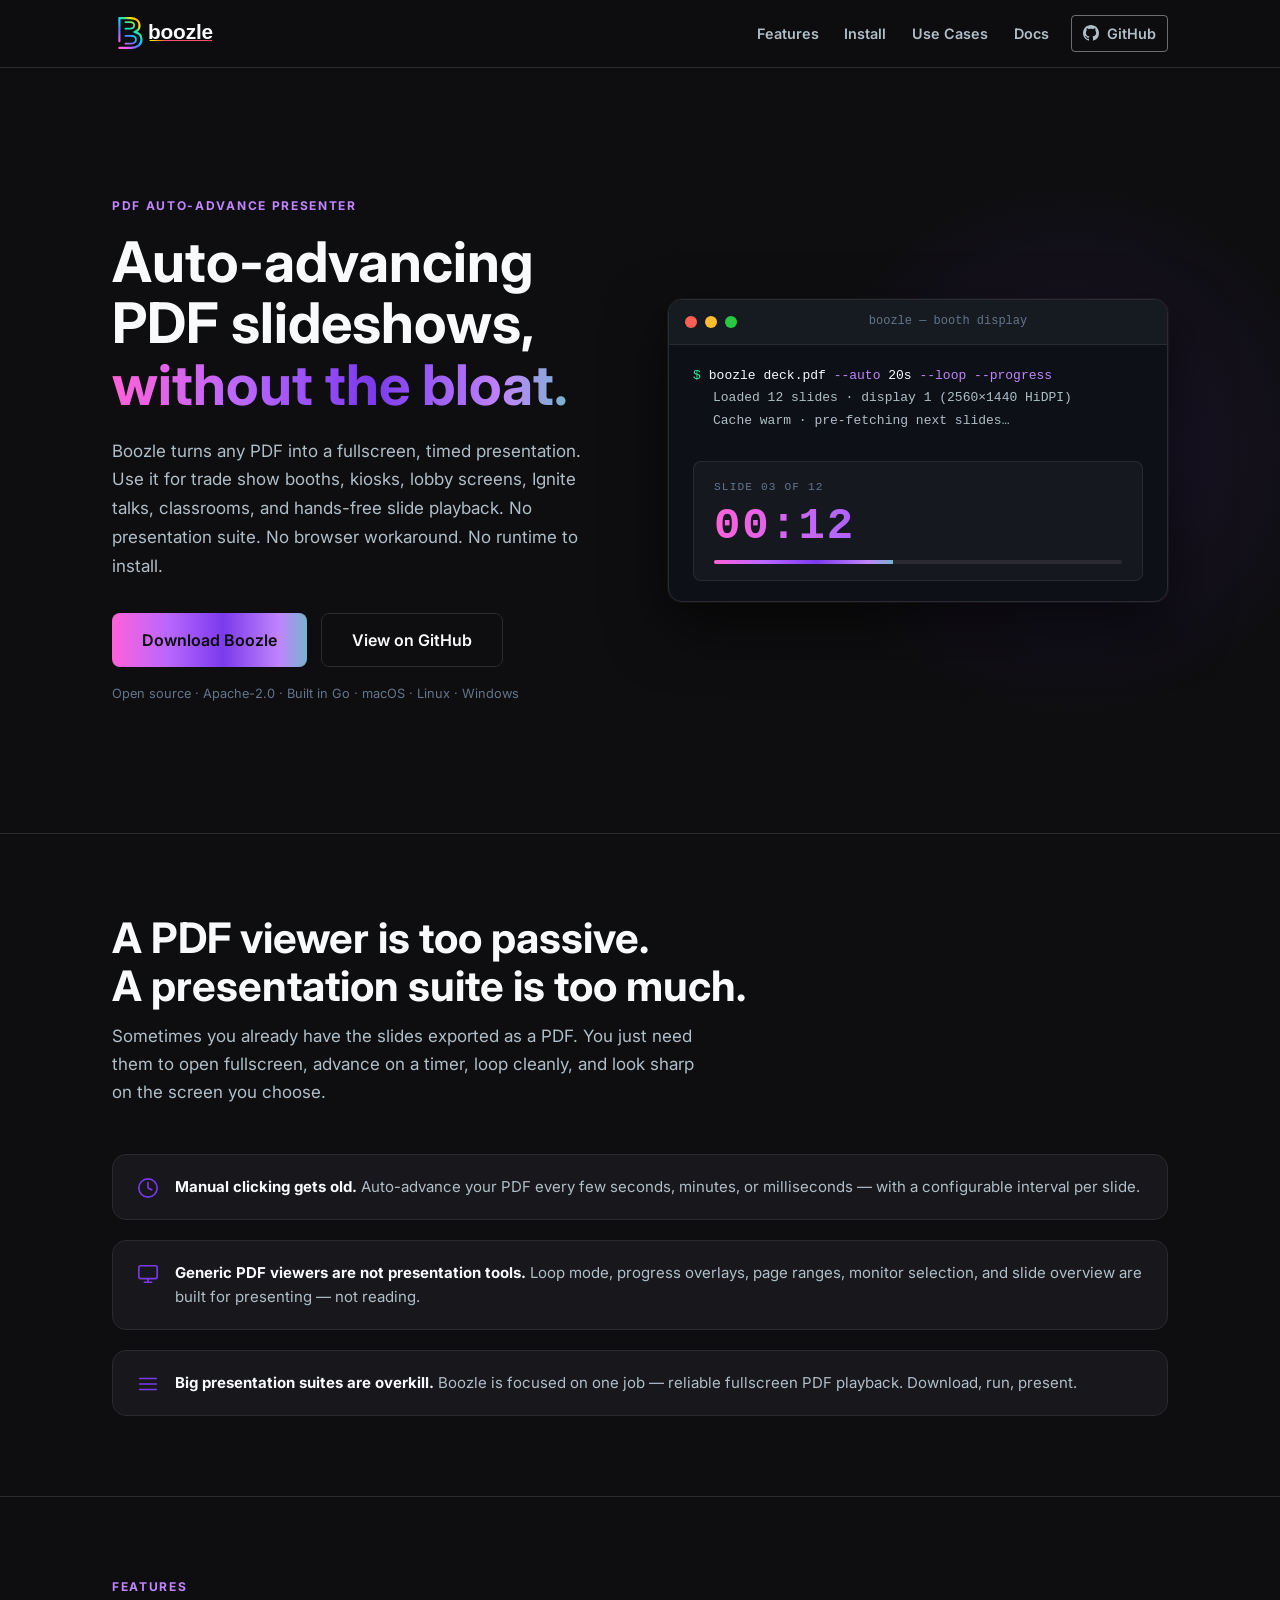
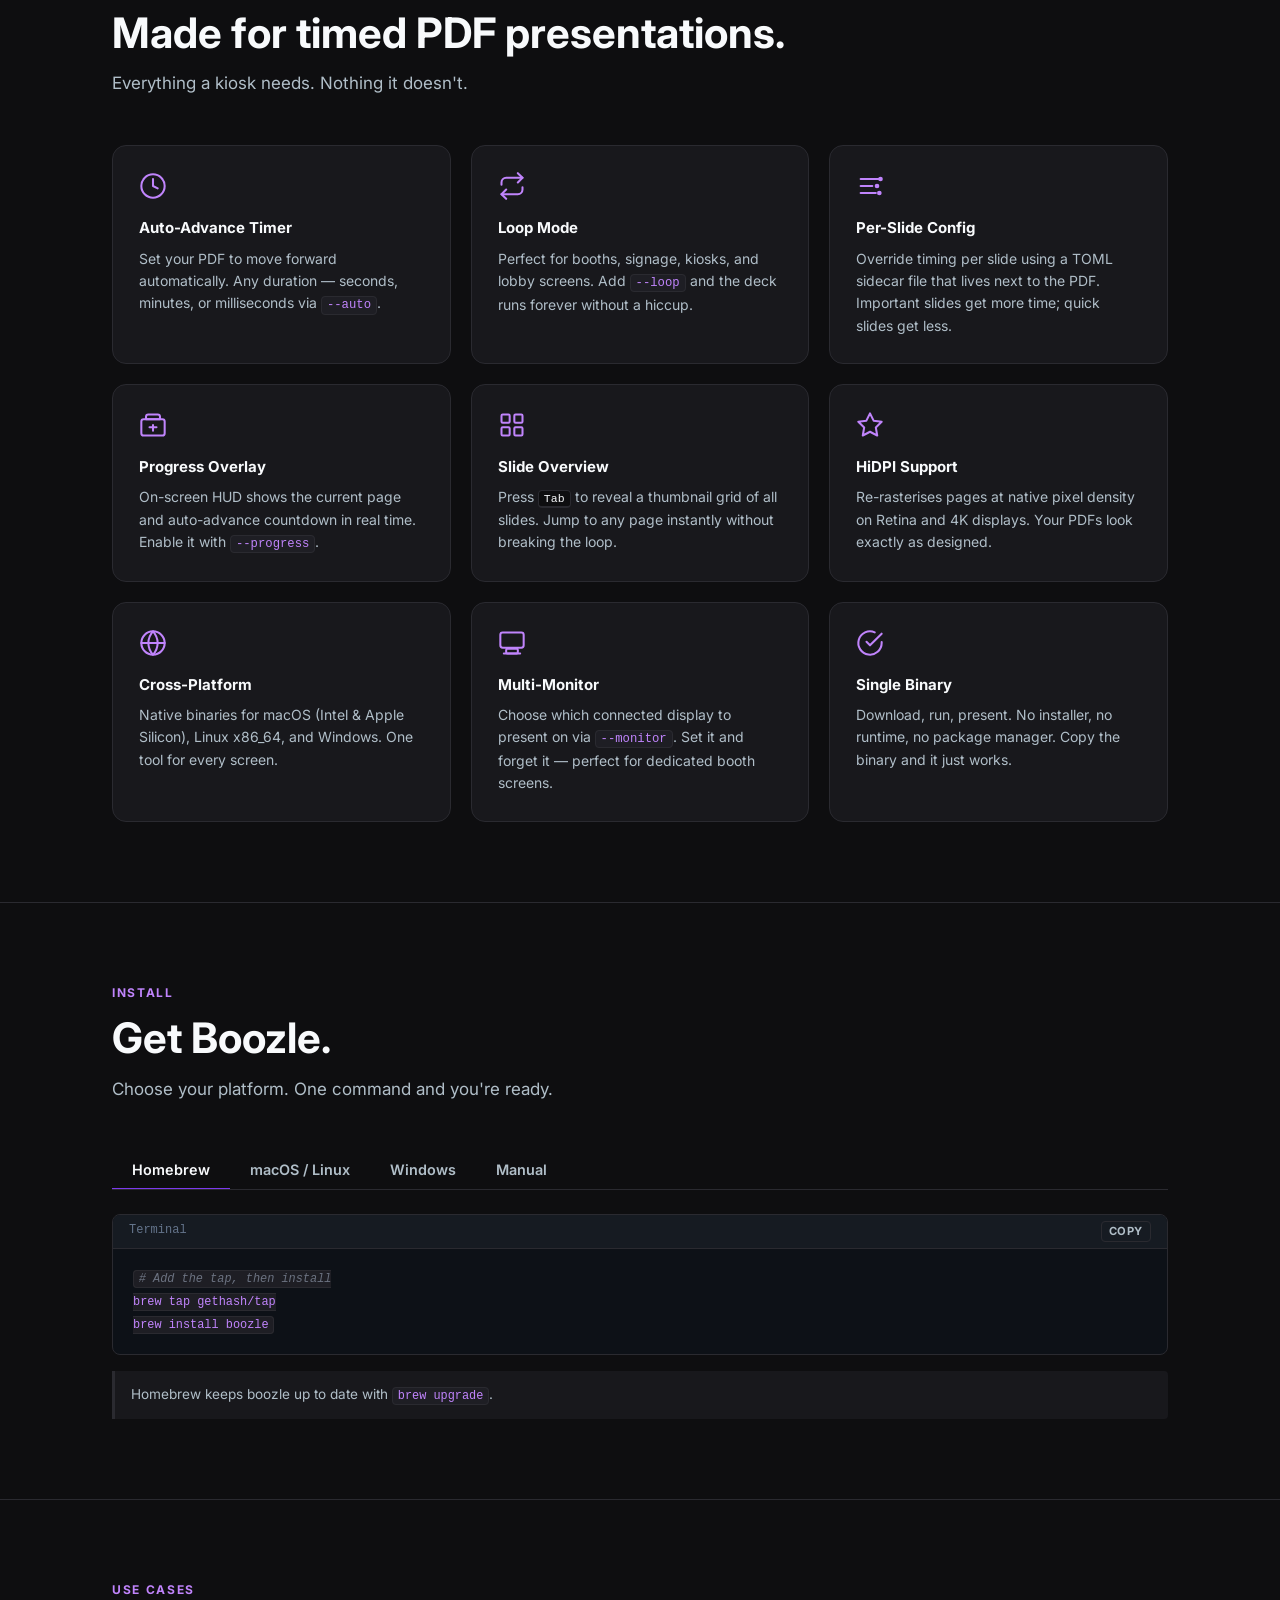
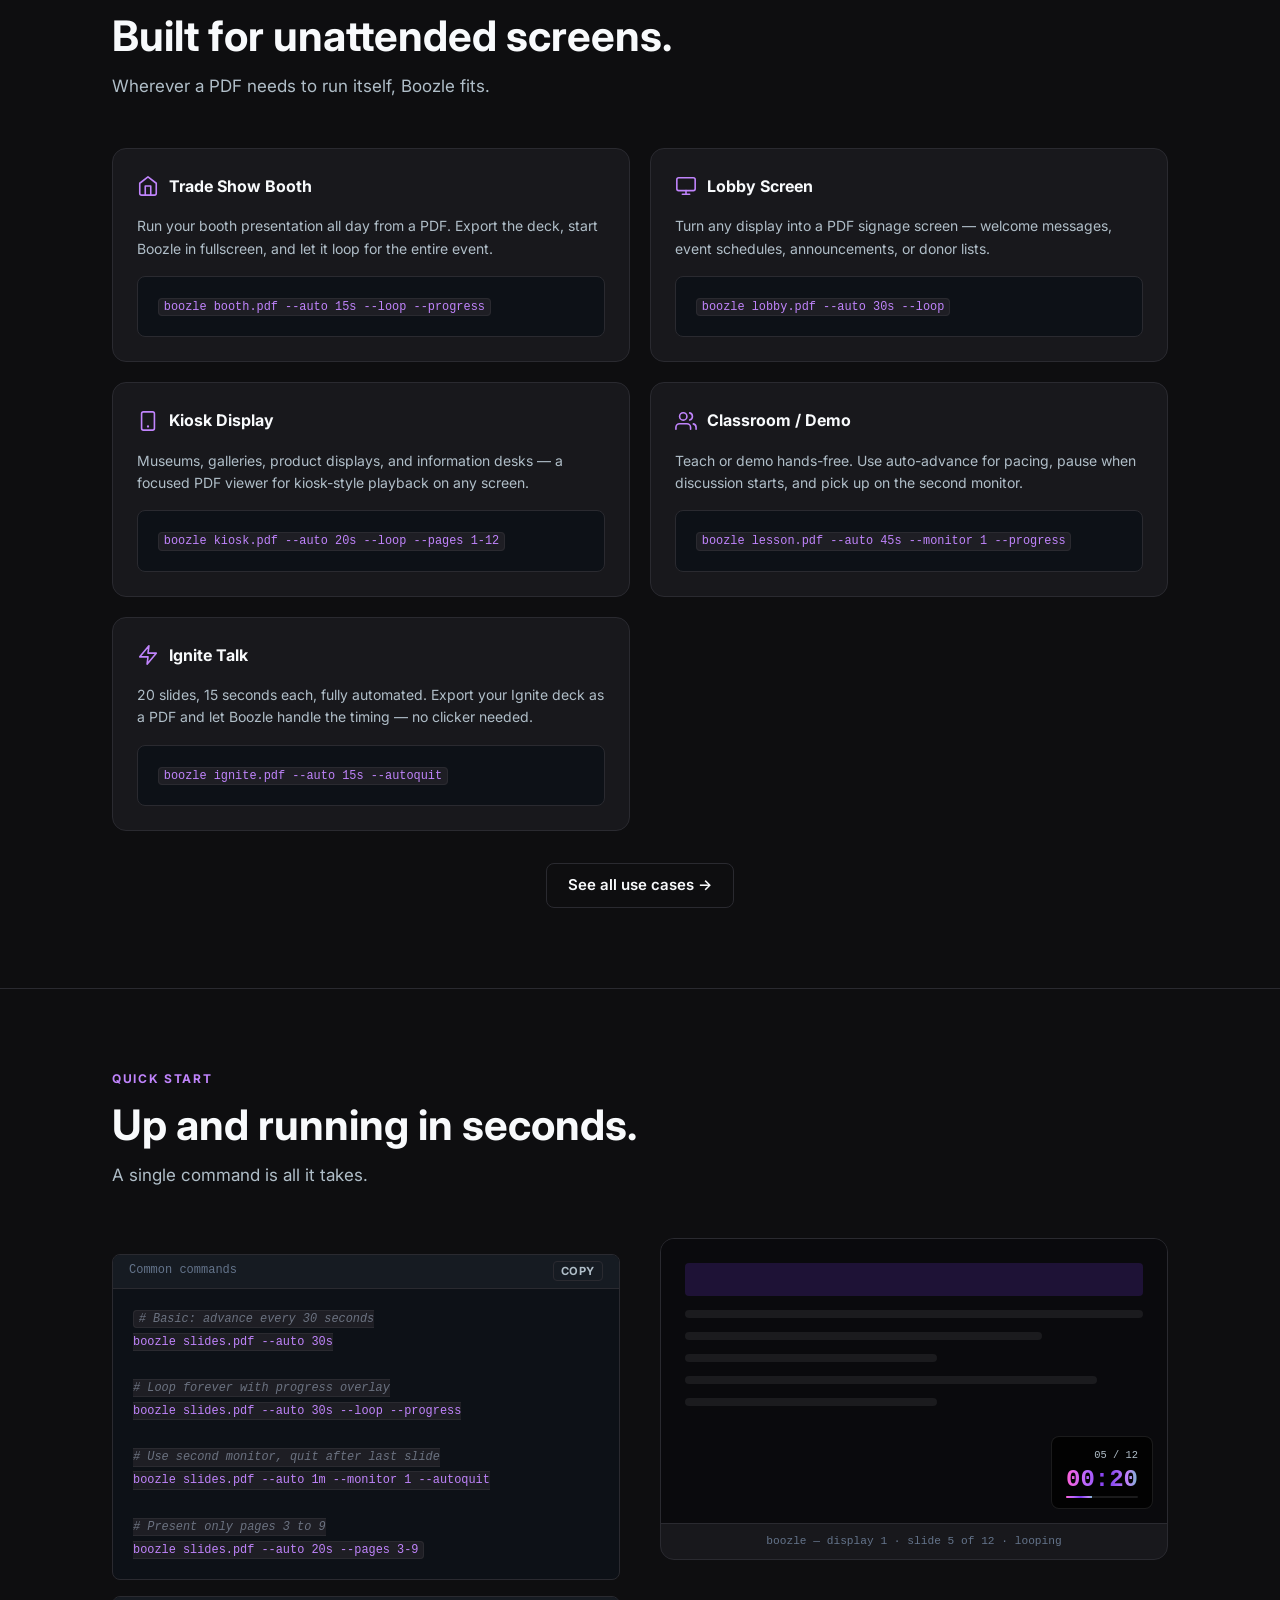
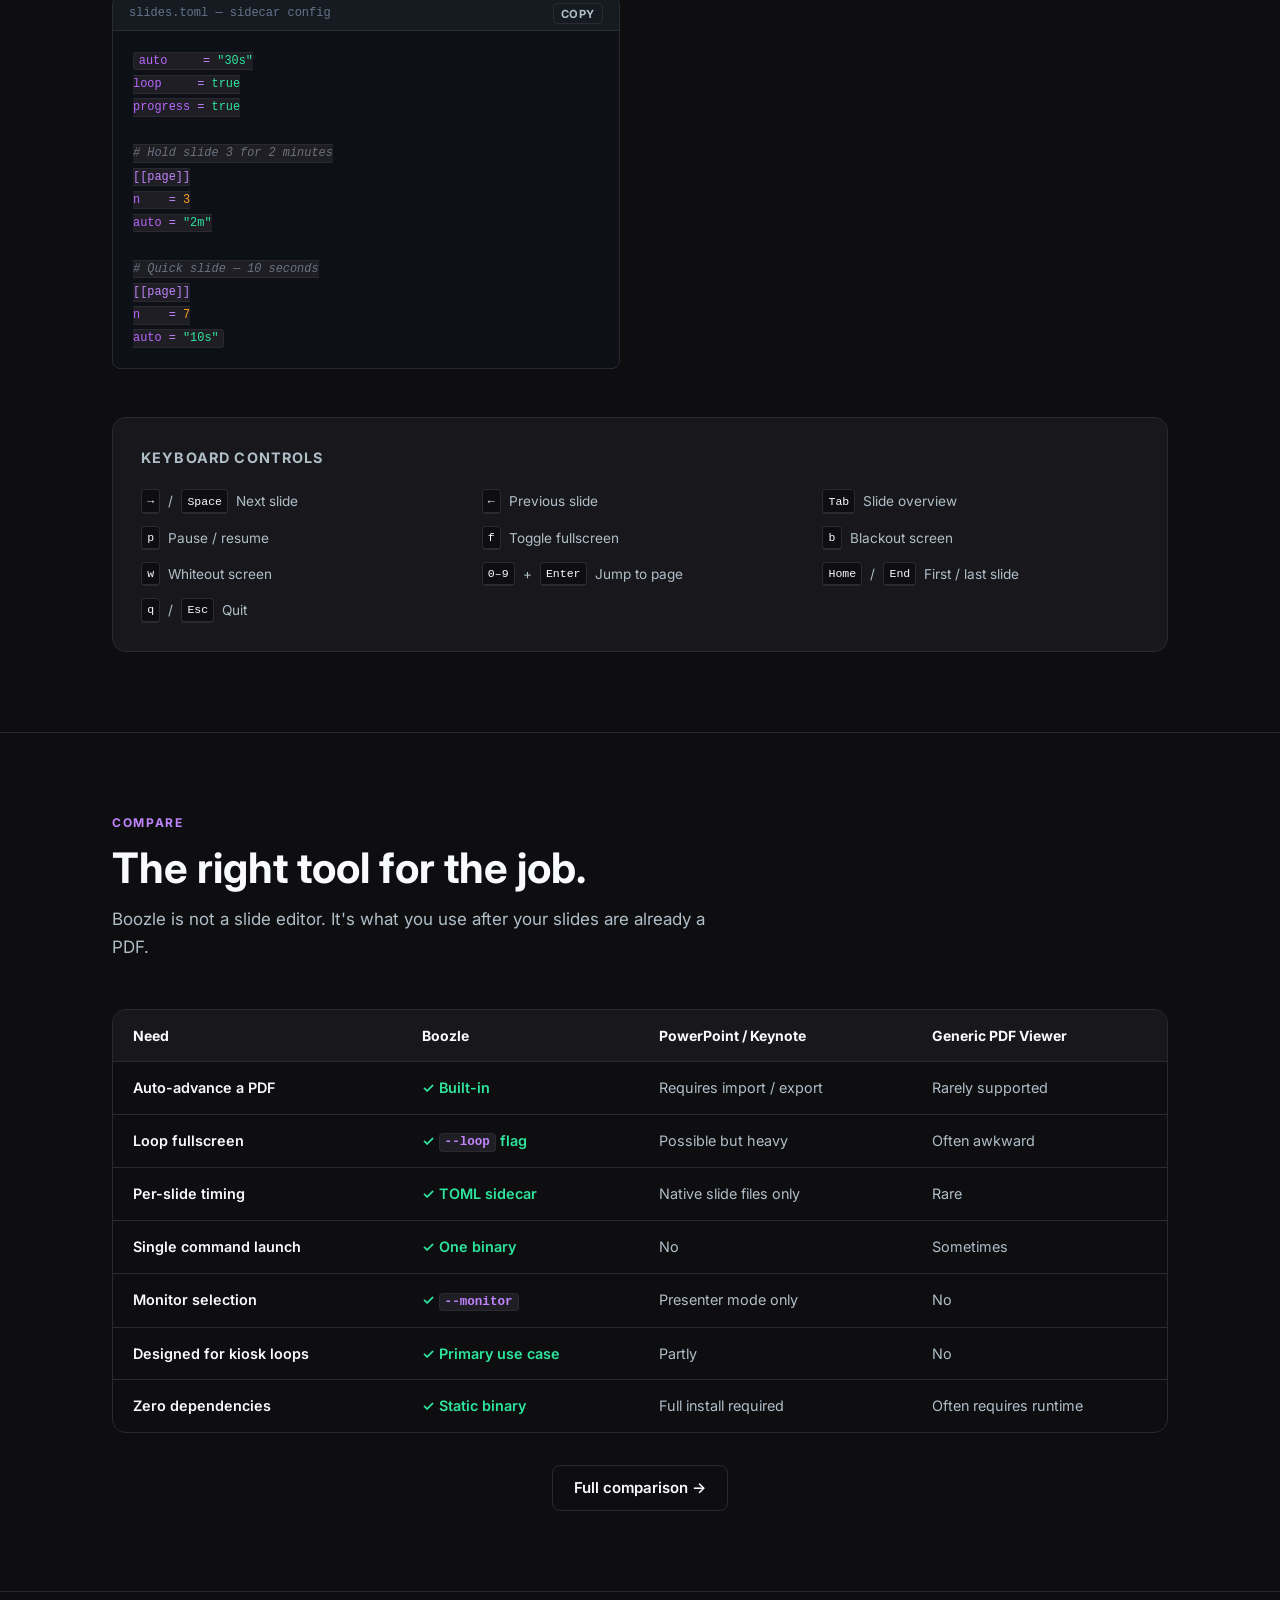
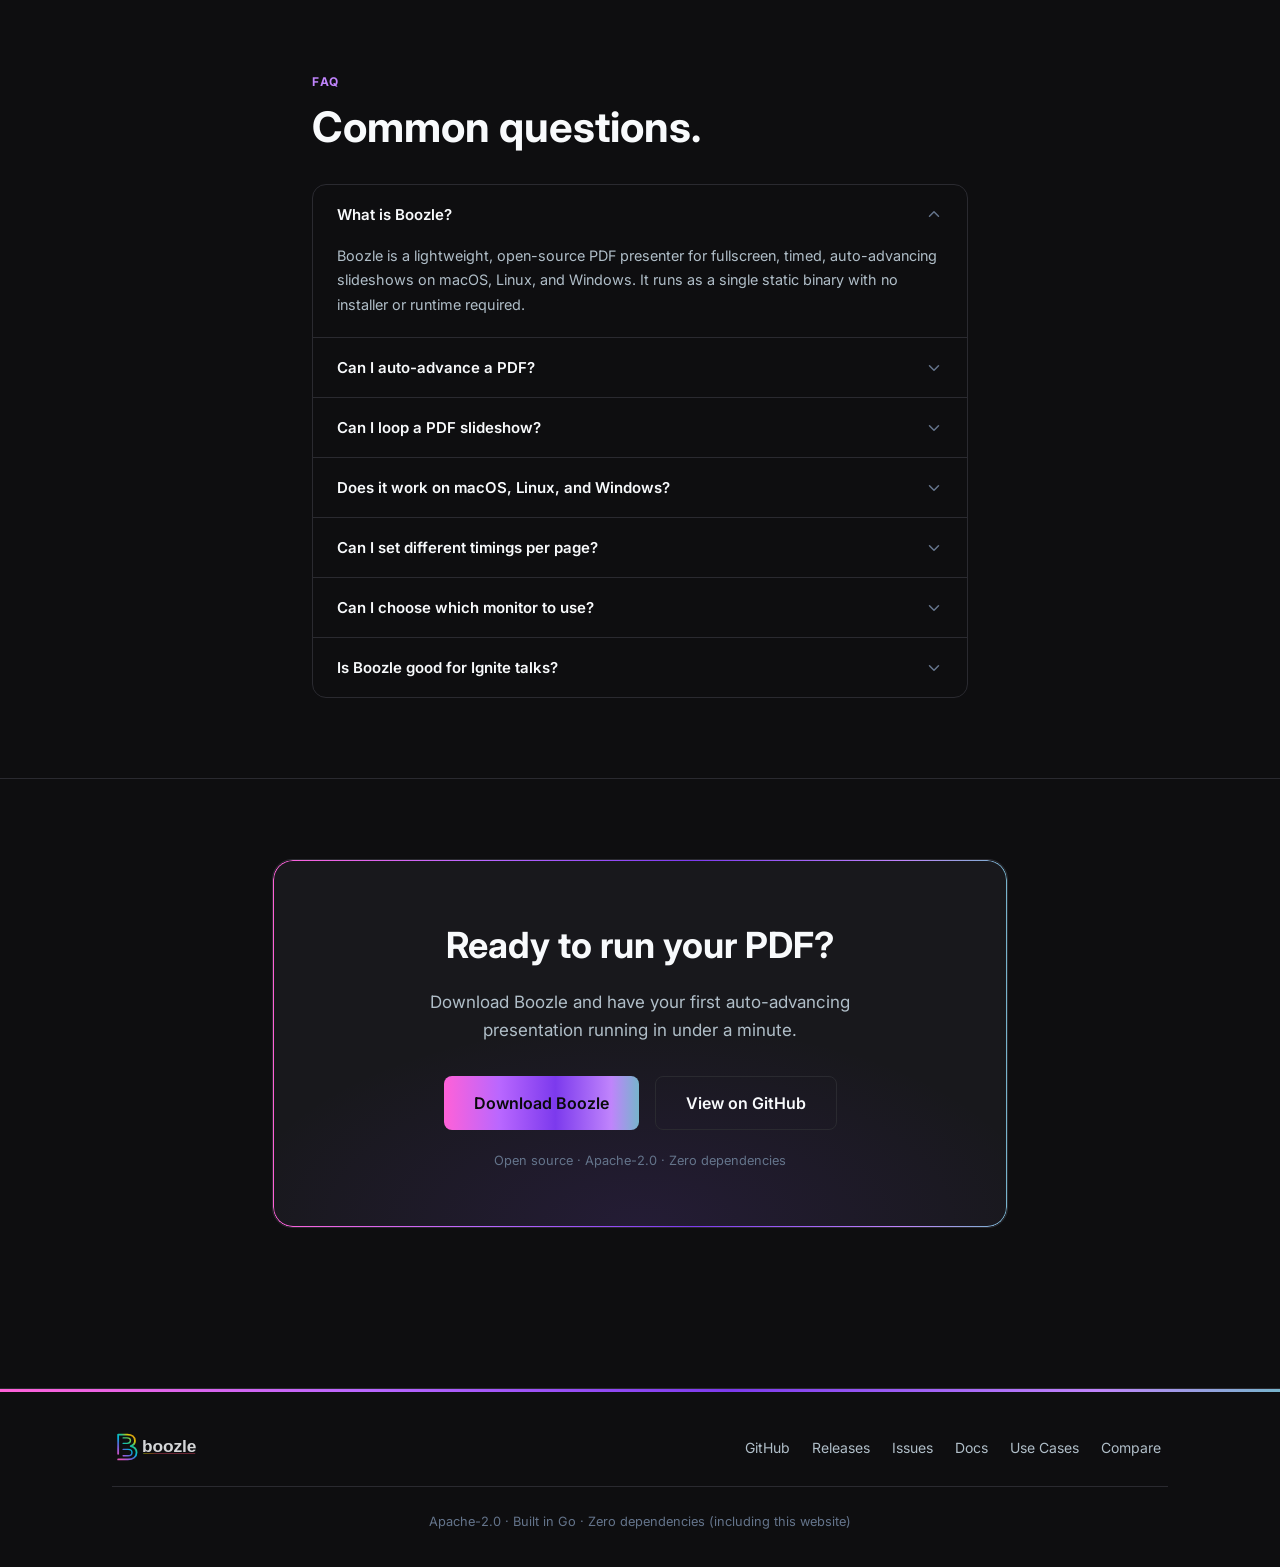
==== index.html @ 6043f538 "Adds ignite feature and updates design" ====
<!DOCTYPE html>
<html lang="en">
<head>
  <meta charset="UTF-8">
  <meta name="viewport" content="width=device-width, initial-scale=1.0">
  <title>Boozle — Auto-Advancing PDF Slideshow App</title>
  <meta name="description" content="Turn any PDF into a fullscreen, timed presentation for trade show booths, kiosks, lobby screens, Ignite talks, and hands-free presentations on macOS, Linux, and Windows.">

  <!-- Open Graph -->
  <meta property="og:type"        content="website">
  <meta property="og:title"       content="Boozle — Auto-Advancing PDF Slideshows, Without the Bloat">
  <meta property="og:description" content="Single binary. No runtime. Auto-advance, loop, per-slide timing, HiDPI rendering.">
  <meta property="og:url"         content="https://boozle.io/">
  <meta property="og:image"       content="logos/logo.png">

  <!-- Twitter Card -->
  <meta name="twitter:card"        content="summary_large_image">
  <meta name="twitter:title"       content="Boozle — Auto-Advancing PDF Slideshows, Without the Bloat">
  <meta name="twitter:description" content="Single binary. No runtime. Auto-advance, loop, per-slide timing, HiDPI rendering.">

  <!-- Canonical -->
  <link rel="canonical" href="https://boozle.io/">

  <!-- Favicon -->
  <link rel="icon" type="image/svg+xml" href="logos/favicon.svg">
  <link rel="alternate icon"            href="logos/favicon.png">

  <!-- Fonts -->
  <link rel="preconnect" href="https://fonts.googleapis.com">
  <link rel="preconnect" href="https://fonts.gstatic.com" crossorigin>
  <link href="https://fonts.googleapis.com/css2?family=Inter:wght@400;600;700&display=swap" rel="stylesheet">

  <link rel="stylesheet" href="assets/css/style.css">

  <!-- Structured Data -->
  <script type="application/ld+json">
  {
    "@context": "https://schema.org",
    "@graph": [
      {
        "@type": "SoftwareApplication",
        "name": "Boozle",
        "applicationCategory": "PresentationApplication",
        "operatingSystem": "macOS, Linux, Windows",
        "description": "Boozle is an open-source PDF presenter for fullscreen, timed, auto-advancing slideshows. Ideal for trade show booths, kiosks, lobby screens, Ignite talks, and classrooms.",
        "license": "https://www.apache.org/licenses/LICENSE-2.0",
        "codeRepository": "https://github.com/gethash/boozle",
        "url": "https://boozle.io/",
        "offers": { "@type": "Offer", "price": "0", "priceCurrency": "USD" }
      },
      {
        "@type": "FAQPage",
        "mainEntity": [
          {
            "@type": "Question",
            "name": "What is Boozle?",
            "acceptedAnswer": { "@type": "Answer", "text": "Boozle is a lightweight, open-source PDF presenter for fullscreen, timed, auto-advancing slideshows on macOS, Linux, and Windows. It runs as a single static binary with no installer or runtime required." }
          },
          {
            "@type": "Question",
            "name": "Can I auto-advance a PDF?",
            "acceptedAnswer": { "@type": "Answer", "text": "Yes. Use the --auto flag with any duration (e.g. --auto 30s or --auto 2m) to have Boozle advance your PDF slides automatically." }
          },
          {
            "@type": "Question",
            "name": "Can I loop a PDF slideshow?",
            "acceptedAnswer": { "@type": "Answer", "text": "Yes. Add the --loop flag and Boozle will restart from slide 1 after the last page, making it perfect for kiosks, lobby screens, and booth displays." }
          },
          {
            "@type": "Question",
            "name": "Does Boozle work on macOS, Linux, and Windows?",
            "acceptedAnswer": { "@type": "Answer", "text": "Yes. Boozle provides native binaries for macOS (Intel and Apple Silicon), Linux x86_64, and Windows." }
          },
          {
            "@type": "Question",
            "name": "Can I set different timings per PDF page?",
            "acceptedAnswer": { "@type": "Answer", "text": "Yes. Create a sidecar TOML config file next to your PDF and specify per-slide overrides. The global default applies to all other pages." }
          },
          {
            "@type": "Question",
            "name": "Can I choose which monitor to use?",
            "acceptedAnswer": { "@type": "Answer", "text": "Yes. Use the --monitor flag followed by the display index (e.g. --monitor 1) to open the presentation on a specific connected display." }
          },
          {
            "@type": "Question",
            "name": "Is Boozle good for Ignite talks?",
            "acceptedAnswer": { "@type": "Answer", "text": "Yes. Boozle is ideal for Ignite talks — set --auto 15s on a 20-slide PDF and it advances every 15 seconds for a perfect 5-minute presentation. Add --autoquit so it exits cleanly after the last slide." }
          }
        ]
      }
    ]
  }
  </script>
</head>
<body>

<!-- ══════════════════════════════════════════════════════════
     HEADER
══════════════════════════════════════════════════════════ -->
<header class="site-header">
  <div class="container">
    <a href="index.html" class="nav-logo" aria-label="Boozle home">
      <img src="logos/logo.svg" alt="boozle" width="160" height="48">
    </a>
    <button class="nav-toggle" aria-expanded="false" aria-controls="nav-links" aria-label="Toggle navigation">
      <svg width="22" height="22" viewBox="0 0 24 24" fill="none" stroke="currentColor" stroke-width="2" stroke-linecap="round">
        <line x1="3" y1="6"  x2="21" y2="6"/>
        <line x1="3" y1="12" x2="21" y2="12"/>
        <line x1="3" y1="18" x2="21" y2="18"/>
      </svg>
    </button>
    <nav id="nav-links" class="nav-links" aria-label="Primary">
      <a href="#features">Features</a>
      <a href="#install">Install</a>
      <a href="#use-cases">Use Cases</a>
      <a href="docs.html">Docs</a>
      <a href="https://github.com/gethash/boozle" class="btn btn--github btn--sm" target="_blank" rel="noopener"><svg height="16" width="16" viewBox="0 0 16 16" aria-hidden="true" fill="currentColor"><path d="M8 0C3.58 0 0 3.58 0 8c0 3.54 2.29 6.53 5.47 7.59.4.07.55-.17.55-.38 0-.19-.01-.82-.01-1.49-2.01.37-2.53-.49-2.69-.94-.09-.23-.48-.94-.82-1.13-.28-.15-.68-.52-.01-.53.63-.01 1.08.58 1.23.82.72 1.21 1.87.87 2.33.66.07-.52.28-.87.51-1.07-1.78-.2-3.64-.89-3.64-3.95 0-.87.31-1.59.82-2.15-.08-.2-.36-1.02.08-2.12 0 0 .67-.21 2.2.82.64-.18 1.32-.27 2-.27.68 0 1.36.09 2 .27 1.53-1.04 2.2-.82 2.2-.82.44 1.1.16 1.92.08 2.12.51.56.82 1.27.82 2.15 0 3.07-1.87 3.75-3.65 3.95.29.25.54.73.54 1.48 0 1.07-.01 1.93-.01 2.2 0 .21.15.46.55.38A8.013 8.013 0 0016 8c0-4.42-3.58-8-8-8z"/></svg>GitHub</a>
    </nav>
  </div>
</header>

<!-- ══════════════════════════════════════════════════════════
     HERO
══════════════════════════════════════════════════════════ -->
<section id="hero" class="hero">
  <div class="container hero__inner">

    <div class="hero__content">
      <div class="hero__eyebrow">PDF Auto-Advance Presenter</div>
      <h1 class="hero__title">
        Auto-advancing PDF slideshows,<br>
        <span class="gradient-text">without the bloat.</span>
      </h1>
      <p class="hero__lead">
        Boozle turns any PDF into a fullscreen, timed presentation.
        Use it for trade show booths, kiosks, lobby screens, Ignite talks,
        classrooms, and hands-free slide playback. No presentation suite.
        No browser workaround. No runtime to install.
      </p>
      <div class="hero__cta">
        <a href="#install" class="btn btn--primary btn--lg">Download Boozle</a>
        <a href="https://github.com/gethash/boozle" class="btn btn--ghost btn--lg" target="_blank" rel="noopener">View on GitHub</a>
      </div>
      <p class="hero__trust">Open source &middot; Apache-2.0 &middot; Built in Go &middot; macOS &middot; Linux &middot; Windows</p>
    </div>

    <!-- Terminal mockup -->
    <div class="hero__visual" aria-hidden="true">
      <div class="terminal">
        <div class="terminal__bar">
          <span class="terminal__dot terminal__dot--red"></span>
          <span class="terminal__dot terminal__dot--yellow"></span>
          <span class="terminal__dot terminal__dot--green"></span>
          <span class="terminal__title">boozle — booth display</span>
        </div>
        <div class="terminal__body">
          <div class="term-line">
            <span class="term-prompt">$</span>
            <span class="term-cmd">boozle deck.pdf
              <span class="term-flag">--auto</span> 20s
              <span class="term-flag">--loop</span>
              <span class="term-flag">--progress</span>
            </span>
          </div>
          <div class="term-output">Loaded 12 slides &middot; display 1 (2560&times;1440 HiDPI)</div>
          <div class="term-output">Cache warm &middot; pre-fetching next slides&hellip;</div>
          <div class="term-spacer"></div>
          <div class="terminal__countdown">
            <div class="countdown__meta">
              <span id="hero-page" data-format="short">Slide 03 of 12</span>
            </div>
            <div class="countdown__timer" id="hero-timer">00:14</div>
            <div class="countdown__bar-track">
              <div class="countdown__bar-fill" id="hero-bar" style="width: 30%"></div>
            </div>
          </div>
        </div>
      </div>
    </div>

  </div>
  <div class="hero__glow" aria-hidden="true"></div>
</section>

<!-- ══════════════════════════════════════════════════════════
     PROBLEM
══════════════════════════════════════════════════════════ -->
<section class="section" id="problem">
  <div class="container">
    <h2 class="section-title">A PDF viewer is too passive.<br>A presentation suite is too much.</h2>
    <p class="section-lead">
      Sometimes you already have the slides exported as a PDF. You just need them to
      open fullscreen, advance on a timer, loop cleanly, and look sharp on the screen you choose.
    </p>
    <div class="problem-points">
      <div class="problem-point anim-fade-up">
        <svg class="problem-point__icon" viewBox="0 0 24 24" fill="none" stroke="currentColor" stroke-width="1.75" stroke-linecap="round" stroke-linejoin="round" aria-hidden="true">
          <circle cx="12" cy="12" r="10"/><polyline points="12 6 12 12 16 14"/>
        </svg>
        <p class="problem-point__text">
          <strong>Manual clicking gets old.</strong> Auto-advance your PDF every few seconds, minutes,
          or milliseconds — with a configurable interval per slide.
        </p>
      </div>
      <div class="problem-point anim-fade-up">
        <svg class="problem-point__icon" viewBox="0 0 24 24" fill="none" stroke="currentColor" stroke-width="1.75" stroke-linecap="round" stroke-linejoin="round" aria-hidden="true">
          <rect x="2" y="3" width="20" height="14" rx="2"/><line x1="8" y1="21" x2="16" y2="21"/><line x1="12" y1="17" x2="12" y2="21"/>
        </svg>
        <p class="problem-point__text">
          <strong>Generic PDF viewers are not presentation tools.</strong> Loop mode, progress overlays,
          page ranges, monitor selection, and slide overview are built for presenting — not reading.
        </p>
      </div>
      <div class="problem-point anim-fade-up">
        <svg class="problem-point__icon" viewBox="0 0 24 24" fill="none" stroke="currentColor" stroke-width="1.75" stroke-linecap="round" stroke-linejoin="round" aria-hidden="true">
          <path d="M3 6h18M3 12h18M3 18h18"/>
        </svg>
        <p class="problem-point__text">
          <strong>Big presentation suites are overkill.</strong> Boozle is focused on one job —
          reliable fullscreen PDF playback. Download, run, present.
        </p>
      </div>
    </div>
  </div>
</section>

<!-- ══════════════════════════════════════════════════════════
     FEATURES
══════════════════════════════════════════════════════════ -->
<section class="section" id="features">
  <div class="container">
    <div class="section-eyebrow">Features</div>
    <h2 class="section-title">Made for timed PDF presentations.</h2>
    <p class="section-lead">Everything a kiosk needs. Nothing it doesn't.</p>

    <div class="features-grid">

      <article class="feature-card anim-fade-up">
        <svg class="feature-card__icon" viewBox="0 0 24 24" fill="none" stroke="currentColor" stroke-width="1.75" stroke-linecap="round" stroke-linejoin="round" aria-hidden="true">
          <circle cx="12" cy="12" r="10"/><polyline points="12 6 12 12 16 14"/>
        </svg>
        <h3 class="feature-card__title">Auto-Advance Timer</h3>
        <p class="feature-card__body">Set your PDF to move forward automatically. Any duration — seconds, minutes, or milliseconds via <code>--auto</code>.</p>
      </article>

      <article class="feature-card anim-fade-up">
        <svg class="feature-card__icon" viewBox="0 0 24 24" fill="none" stroke="currentColor" stroke-width="1.75" stroke-linecap="round" stroke-linejoin="round" aria-hidden="true">
          <polyline points="17 1 21 5 17 9"/><path d="M3 11V9a4 4 0 014-4h14"/><polyline points="7 23 3 19 7 15"/><path d="M21 13v2a4 4 0 01-4 4H3"/>
        </svg>
        <h3 class="feature-card__title">Loop Mode</h3>
        <p class="feature-card__body">Perfect for booths, signage, kiosks, and lobby screens. Add <code>--loop</code> and the deck runs forever without a hiccup.</p>
      </article>

      <article class="feature-card anim-fade-up">
        <svg class="feature-card__icon" viewBox="0 0 24 24" fill="none" stroke="currentColor" stroke-width="1.75" stroke-linecap="round" stroke-linejoin="round" aria-hidden="true">
          <line x1="4" y1="6" x2="20" y2="6"/><line x1="4" y1="12" x2="14" y2="12"/><line x1="4" y1="18" x2="17" y2="18"/>
          <circle cx="21" cy="6" r="2" fill="currentColor" stroke="none"/><circle cx="18" cy="12" r="2" fill="currentColor" stroke="none"/><circle cx="20" cy="18" r="2" fill="currentColor" stroke="none"/>
        </svg>
        <h3 class="feature-card__title">Per-Slide Config</h3>
        <p class="feature-card__body">Override timing per slide using a TOML sidecar file that lives next to the PDF. Important slides get more time; quick slides get less.</p>
      </article>

      <article class="feature-card anim-fade-up">
        <svg class="feature-card__icon" viewBox="0 0 24 24" fill="none" stroke="currentColor" stroke-width="1.75" stroke-linecap="round" stroke-linejoin="round" aria-hidden="true">
          <rect x="2" y="7" width="20" height="14" rx="2"/><path d="M16 3H8a2 2 0 00-2 2v2h12V5a2 2 0 00-2-2z"/>
          <line x1="12" y1="12" x2="12" y2="17"/><line x1="9" y1="14" x2="15" y2="14"/>
        </svg>
        <h3 class="feature-card__title">Progress Overlay</h3>
        <p class="feature-card__body">On-screen HUD shows the current page and auto-advance countdown in real time. Enable it with <code>--progress</code>.</p>
      </article>

      <article class="feature-card anim-fade-up">
        <svg class="feature-card__icon" viewBox="0 0 24 24" fill="none" stroke="currentColor" stroke-width="1.75" stroke-linecap="round" stroke-linejoin="round" aria-hidden="true">
          <rect x="3" y="3" width="7" height="7" rx="1"/><rect x="14" y="3" width="7" height="7" rx="1"/><rect x="3" y="14" width="7" height="7" rx="1"/><rect x="14" y="14" width="7" height="7" rx="1"/>
        </svg>
        <h3 class="feature-card__title">Slide Overview</h3>
        <p class="feature-card__body">Press <kbd>Tab</kbd> to reveal a thumbnail grid of all slides. Jump to any page instantly without breaking the loop.</p>
      </article>

      <article class="feature-card anim-fade-up">
        <svg class="feature-card__icon" viewBox="0 0 24 24" fill="none" stroke="currentColor" stroke-width="1.75" stroke-linecap="round" stroke-linejoin="round" aria-hidden="true">
          <polygon points="12 2 15.09 8.26 22 9.27 17 14.14 18.18 21.02 12 17.77 5.82 21.02 7 14.14 2 9.27 8.91 8.26 12 2"/>
        </svg>
        <h3 class="feature-card__title">HiDPI Support</h3>
        <p class="feature-card__body">Re-rasterises pages at native pixel density on Retina and 4K displays. Your PDFs look exactly as designed.</p>
      </article>

      <article class="feature-card anim-fade-up">
        <svg class="feature-card__icon" viewBox="0 0 24 24" fill="none" stroke="currentColor" stroke-width="1.75" stroke-linecap="round" stroke-linejoin="round" aria-hidden="true">
          <circle cx="12" cy="12" r="10"/><line x1="2" y1="12" x2="22" y2="12"/>
          <path d="M12 2a15.3 15.3 0 014 10 15.3 15.3 0 01-4 10 15.3 15.3 0 01-4-10 15.3 15.3 0 014-10z"/>
        </svg>
        <h3 class="feature-card__title">Cross-Platform</h3>
        <p class="feature-card__body">Native binaries for macOS (Intel &amp; Apple Silicon), Linux x86_64, and Windows. One tool for every screen.</p>
      </article>

      <article class="feature-card anim-fade-up">
        <svg class="feature-card__icon" viewBox="0 0 24 24" fill="none" stroke="currentColor" stroke-width="1.75" stroke-linecap="round" stroke-linejoin="round" aria-hidden="true">
          <rect x="2" y="3" width="20" height="13" rx="2"/><rect x="7" y="17" width="10" height="4" rx="1"/>
          <line x1="5" y1="21" x2="19" y2="21"/>
        </svg>
        <h3 class="feature-card__title">Multi-Monitor</h3>
        <p class="feature-card__body">Choose which connected display to present on via <code>--monitor</code>. Set it and forget it — perfect for dedicated booth screens.</p>
      </article>

      <article class="feature-card anim-fade-up">
        <svg class="feature-card__icon" viewBox="0 0 24 24" fill="none" stroke="currentColor" stroke-width="1.75" stroke-linecap="round" stroke-linejoin="round" aria-hidden="true">
          <path d="M22 11.08V12a10 10 0 11-5.93-9.14"/><polyline points="22 4 12 14.01 9 11.01"/>
        </svg>
        <h3 class="feature-card__title">Single Binary</h3>
        <p class="feature-card__body">Download, run, present. No installer, no runtime, no package manager. Copy the binary and it just works.</p>
      </article>

    </div>
  </div>
</section>

<!-- ══════════════════════════════════════════════════════════
     INSTALL
══════════════════════════════════════════════════════════ -->
<section class="section" id="install">
  <div class="container">
    <div class="section-eyebrow">Install</div>
    <h2 class="section-title">Get Boozle.</h2>
    <p class="section-lead">Choose your platform. One command and you're ready.</p>

    <div role="tablist" aria-label="Installation methods" class="tabs">
      <button role="tab" id="tab-btn-brew"   aria-selected="true"  aria-controls="tab-brew"   class="tab-btn">Homebrew</button>
      <button role="tab" id="tab-btn-shell"  aria-selected="false" aria-controls="tab-shell"  class="tab-btn">macOS / Linux</button>
      <button role="tab" id="tab-btn-win"    aria-selected="false" aria-controls="tab-win"    class="tab-btn">Windows</button>
      <button role="tab" id="tab-btn-manual" aria-selected="false" aria-controls="tab-manual" class="tab-btn">Manual</button>
    </div>

    <!-- Homebrew -->
    <div role="tabpanel" id="tab-brew" aria-labelledby="tab-btn-brew" class="tab-panel is-active">
      <div class="code-block">
        <div class="code-block__header">
          <span>Terminal</span>
          <button class="copy-btn" data-target="code-brew">Copy</button>
        </div>
        <pre id="code-brew"><code><span class="tok-comment"># Add the tap, then install</span>
brew tap gethash/tap
brew install boozle</code></pre>
      </div>
      <p class="install-note">Homebrew keeps boozle up to date with <code>brew upgrade</code>.</p>
    </div>

    <!-- Shell script -->
    <div role="tabpanel" id="tab-shell" aria-labelledby="tab-btn-shell" class="tab-panel">
      <div class="code-block">
        <div class="code-block__header">
          <span>Terminal — macOS / Linux</span>
          <button class="copy-btn" data-target="code-shell">Copy</button>
        </div>
        <pre id="code-shell"><code>curl -fsSL https://github.com/gethash/boozle/releases/latest/download/install.sh | sh</code></pre>
      </div>
      <p class="install-note">Downloads the latest release for your OS and architecture, places the binary in <code>~/.local/bin</code>.</p>
    </div>

    <!-- Windows -->
    <div role="tabpanel" id="tab-win" aria-labelledby="tab-btn-win" class="tab-panel">
      <div class="code-block">
        <div class="code-block__header">
          <span>PowerShell</span>
          <button class="copy-btn" data-target="code-win">Copy</button>
        </div>
        <pre id="code-win"><code>iwr -useb https://github.com/gethash/boozle/releases/latest/download/install.ps1 | iex</code></pre>
      </div>
      <p class="install-note">If Windows SmartScreen warns on first run, you can proceed by clicking "More info → Run anyway" if you trust the release source.</p>
    </div>

    <!-- Manual -->
    <div role="tabpanel" id="tab-manual" aria-labelledby="tab-btn-manual" class="tab-panel">
      <ol class="install-steps">
        <li>Go to the <a href="https://github.com/gethash/boozle/releases/latest" target="_blank" rel="noopener">latest GitHub Release</a>.</li>
        <li>Download the binary for your platform:
          <ul style="list-style: disc; padding-left: 1.5rem; margin-top: 0.5rem; color: var(--color-text-muted);">
            <li><strong>macOS Apple Silicon</strong> — <code>boozle-darwin-arm64</code></li>
            <li><strong>macOS Intel</strong> — <code>boozle-darwin-amd64</code></li>
            <li><strong>Linux x86_64</strong> — <code>boozle-linux-amd64</code></li>
            <li><strong>Windows</strong> — <code>boozle-windows-amd64.exe</code></li>
          </ul>
        </li>
        <li>Make it executable and move it onto your PATH (macOS / Linux):
          <div class="code-block" style="margin-top: 0.5rem;">
            <pre><code>chmod +x boozle-darwin-arm64
mv boozle-darwin-arm64 /usr/local/bin/boozle</code></pre>
          </div>
          <p class="install-note" style="margin-top: 0.5rem;">On macOS, if Gatekeeper blocks the first launch, right-click the binary → Open, then confirm. Subsequent launches work normally.</p>
        </li>
        <li>Verify: <code>boozle --version</code></li>
      </ol>
    </div>
  </div>
</section>

<!-- ══════════════════════════════════════════════════════════
     USE CASES PREVIEW
══════════════════════════════════════════════════════════ -->
<section class="section" id="use-cases">
  <div class="container">
    <div class="section-eyebrow">Use Cases</div>
    <h2 class="section-title">Built for unattended screens.</h2>
    <p class="section-lead">Wherever a PDF needs to run itself, Boozle fits.</p>

    <div class="use-case-cards">

      <div class="use-case-card anim-fade-up">
        <div class="use-case-card__title">
          <svg class="use-case-card__icon" viewBox="0 0 24 24" fill="none" stroke="currentColor" stroke-width="1.75" stroke-linecap="round" stroke-linejoin="round" aria-hidden="true">
            <path d="M3 9l9-7 9 7v11a2 2 0 01-2 2H5a2 2 0 01-2-2z"/><polyline points="9 22 9 12 15 12 15 22"/>
          </svg>
          Trade Show Booth
        </div>
        <p class="use-case-card__body">Run your booth presentation all day from a PDF. Export the deck, start Boozle in fullscreen, and let it loop for the entire event.</p>
        <div class="code-block">
          <pre><code>boozle booth.pdf <span class="tok-flag">--auto</span> 15s <span class="tok-flag">--loop</span> <span class="tok-flag">--progress</span></code></pre>
        </div>
      </div>

      <div class="use-case-card anim-fade-up">
        <div class="use-case-card__title">
          <svg class="use-case-card__icon" viewBox="0 0 24 24" fill="none" stroke="currentColor" stroke-width="1.75" stroke-linecap="round" stroke-linejoin="round" aria-hidden="true">
            <rect x="2" y="3" width="20" height="14" rx="2"/><line x1="8" y1="21" x2="16" y2="21"/><line x1="12" y1="17" x2="12" y2="21"/>
          </svg>
          Lobby Screen
        </div>
        <p class="use-case-card__body">Turn any display into a PDF signage screen — welcome messages, event schedules, announcements, or donor lists.</p>
        <div class="code-block">
          <pre><code>boozle lobby.pdf <span class="tok-flag">--auto</span> 30s <span class="tok-flag">--loop</span></code></pre>
        </div>
      </div>

      <div class="use-case-card anim-fade-up">
        <div class="use-case-card__title">
          <svg class="use-case-card__icon" viewBox="0 0 24 24" fill="none" stroke="currentColor" stroke-width="1.75" stroke-linecap="round" stroke-linejoin="round" aria-hidden="true">
            <rect x="5" y="2" width="14" height="20" rx="2"/><line x1="12" y1="18" x2="12" y2="18" stroke-width="2.5"/>
          </svg>
          Kiosk Display
        </div>
        <p class="use-case-card__body">Museums, galleries, product displays, and information desks — a focused PDF viewer for kiosk-style playback on any screen.</p>
        <div class="code-block">
          <pre><code>boozle kiosk.pdf <span class="tok-flag">--auto</span> 20s <span class="tok-flag">--loop</span> <span class="tok-flag">--pages</span> 1-12</code></pre>
        </div>
      </div>

      <div class="use-case-card anim-fade-up">
        <div class="use-case-card__title">
          <svg class="use-case-card__icon" viewBox="0 0 24 24" fill="none" stroke="currentColor" stroke-width="1.75" stroke-linecap="round" stroke-linejoin="round" aria-hidden="true">
            <path d="M17 21v-2a4 4 0 00-4-4H5a4 4 0 00-4 4v2"/><circle cx="9" cy="7" r="4"/><path d="M23 21v-2a4 4 0 00-3-3.87"/><path d="M16 3.13a4 4 0 010 7.75"/>
          </svg>
          Classroom / Demo
        </div>
        <p class="use-case-card__body">Teach or demo hands-free. Use auto-advance for pacing, pause when discussion starts, and pick up on the second monitor.</p>
        <div class="code-block">
          <pre><code>boozle lesson.pdf <span class="tok-flag">--auto</span> 45s <span class="tok-flag">--monitor</span> 1 <span class="tok-flag">--progress</span></code></pre>
        </div>
      </div>

      <div class="use-case-card anim-fade-up">
        <div class="use-case-card__title">
          <svg class="use-case-card__icon" viewBox="0 0 24 24" fill="none" stroke="currentColor" stroke-width="1.75" stroke-linecap="round" stroke-linejoin="round" aria-hidden="true">
            <polygon points="13 2 3 14 12 14 11 22 21 10 12 10 13 2"/>
          </svg>
          Ignite Talk
        </div>
        <p class="use-case-card__body">20 slides, 15 seconds each, fully automated. Export your Ignite deck as a PDF and let Boozle handle the timing — no clicker needed.</p>
        <div class="code-block">
          <pre><code>boozle ignite.pdf <span class="tok-flag">--auto</span> 15s <span class="tok-flag">--autoquit</span></code></pre>
        </div>
      </div>

    </div>

    <div style="text-align: center; margin-top: 2rem;">
      <a href="use-cases.html" class="btn btn--ghost btn--md">See all use cases →</a>
    </div>
  </div>
</section>

<!-- ══════════════════════════════════════════════════════════
     USAGE / QUICK START
══════════════════════════════════════════════════════════ -->
<section class="section" id="usage">
  <div class="container">
    <div class="section-eyebrow">Quick Start</div>
    <h2 class="section-title">Up and running in seconds.</h2>
    <p class="section-lead">A single command is all it takes.</p>

    <div class="usage-grid">

      <!-- Left: CLI examples -->
      <div>
        <div class="code-block">
          <div class="code-block__header">
            <span>Common commands</span>
            <button class="copy-btn" data-target="code-usage">Copy</button>
          </div>
          <pre id="code-usage"><code><span class="tok-comment"># Basic: advance every 30 seconds</span>
boozle slides.pdf <span class="tok-flag">--auto</span> 30s

<span class="tok-comment"># Loop forever with progress overlay</span>
boozle slides.pdf <span class="tok-flag">--auto</span> 30s <span class="tok-flag">--loop</span> <span class="tok-flag">--progress</span>

<span class="tok-comment"># Use second monitor, quit after last slide</span>
boozle slides.pdf <span class="tok-flag">--auto</span> 1m <span class="tok-flag">--monitor</span> 1 <span class="tok-flag">--autoquit</span>

<span class="tok-comment"># Present only pages 3 to 9</span>
boozle slides.pdf <span class="tok-flag">--auto</span> 20s <span class="tok-flag">--pages</span> 3-9</code></pre>
        </div>

        <div class="code-block">
          <div class="code-block__header">
            <span>slides.toml — sidecar config</span>
            <button class="copy-btn" data-target="code-toml">Copy</button>
          </div>
          <pre id="code-toml"><code><span class="tok-attr">auto</span>     = <span class="tok-str">"30s"</span>
<span class="tok-attr">loop</span>     = <span class="tok-val">true</span>
<span class="tok-attr">progress</span> = <span class="tok-val">true</span>

<span class="tok-comment"># Hold slide 3 for 2 minutes</span>
<span class="tok-key">[[page]]</span>
<span class="tok-attr">n</span>    = <span class="tok-num">3</span>
<span class="tok-attr">auto</span> = <span class="tok-str">"2m"</span>

<span class="tok-comment"># Quick slide — 10 seconds</span>
<span class="tok-key">[[page]]</span>
<span class="tok-attr">n</span>    = <span class="tok-num">7</span>
<span class="tok-attr">auto</span> = <span class="tok-str">"10s"</span></code></pre>
        </div>
      </div>

      <!-- Right: HUD mockup -->
      <div aria-hidden="true">
        <div class="hud-mockup">
          <div class="hud-mockup__screen">
            <div class="fake-slide">
              <div class="fake-slide__title"></div>
              <div class="fake-slide__bar"></div>
              <div class="fake-slide__bar fake-slide__bar--med"></div>
              <div class="fake-slide__bar fake-slide__bar--short"></div>
              <div class="fake-slide__bar fake-slide__bar--long"></div>
              <div class="fake-slide__bar fake-slide__bar--short"></div>
            </div>
            <div class="hud-overlay">
              <div class="hud-overlay__page" id="hud-page">05 / 12</div>
              <div class="hud-overlay__time" id="hud-timer">00:22</div>
              <div class="hud-overlay__bar-track">
                <div class="hud-overlay__bar-fill" id="hud-bar" style="width: 27%"></div>
              </div>
            </div>
          </div>
          <div class="hud-mockup__label">boozle &mdash; display 1 &middot; slide 5 of 12 &middot; looping</div>
        </div>
      </div>

    </div>

    <!-- Keyboard shortcuts -->
    <div class="keybindings">
      <div class="keybindings__title">Keyboard Controls</div>
      <div class="keybindings__grid">
        <div class="keybind"><kbd>→</kbd> / <kbd>Space</kbd> <span>Next slide</span></div>
        <div class="keybind"><kbd>←</kbd> <span>Previous slide</span></div>
        <div class="keybind"><kbd>Tab</kbd> <span>Slide overview</span></div>
        <div class="keybind"><kbd>p</kbd> <span>Pause / resume</span></div>
        <div class="keybind"><kbd>f</kbd> <span>Toggle fullscreen</span></div>
        <div class="keybind"><kbd>b</kbd> <span>Blackout screen</span></div>
        <div class="keybind"><kbd>w</kbd> <span>Whiteout screen</span></div>
        <div class="keybind"><kbd>0–9</kbd> + <kbd>Enter</kbd> <span>Jump to page</span></div>
        <div class="keybind"><kbd>Home</kbd> / <kbd>End</kbd> <span>First / last slide</span></div>
        <div class="keybind"><kbd>q</kbd> / <kbd>Esc</kbd> <span>Quit</span></div>
      </div>
    </div>
  </div>
</section>

<!-- ══════════════════════════════════════════════════════════
     COMPARISON PREVIEW
══════════════════════════════════════════════════════════ -->
<section class="section" id="compare">
  <div class="container">
    <div class="section-eyebrow">Compare</div>
    <h2 class="section-title">The right tool for the job.</h2>
    <p class="section-lead">Boozle is not a slide editor. It's what you use after your slides are already a PDF.</p>

    <div class="compare-table-wrap">
      <table class="compare-table">
        <thead>
          <tr>
            <th>Need</th>
            <th>Boozle</th>
            <th>PowerPoint / Keynote</th>
            <th>Generic PDF Viewer</th>
          </tr>
        </thead>
        <tbody>
          <tr>
            <td>Auto-advance a PDF</td>
            <td class="col-boozle check">✓ Built-in</td>
            <td class="col-other partial">Requires import / export</td>
            <td class="col-other cross">Rarely supported</td>
          </tr>
          <tr>
            <td>Loop fullscreen</td>
            <td class="col-boozle check">✓ <code>--loop</code> flag</td>
            <td class="col-other partial">Possible but heavy</td>
            <td class="col-other cross">Often awkward</td>
          </tr>
          <tr>
            <td>Per-slide timing</td>
            <td class="col-boozle check">✓ TOML sidecar</td>
            <td class="col-other partial">Native slide files only</td>
            <td class="col-other cross">Rare</td>
          </tr>
          <tr>
            <td>Single command launch</td>
            <td class="col-boozle check">✓ One binary</td>
            <td class="col-other cross">No</td>
            <td class="col-other partial">Sometimes</td>
          </tr>
          <tr>
            <td>Monitor selection</td>
            <td class="col-boozle check">✓ <code>--monitor</code></td>
            <td class="col-other partial">Presenter mode only</td>
            <td class="col-other cross">No</td>
          </tr>
          <tr>
            <td>Designed for kiosk loops</td>
            <td class="col-boozle check">✓ Primary use case</td>
            <td class="col-other partial">Partly</td>
            <td class="col-other cross">No</td>
          </tr>
          <tr>
            <td>Zero dependencies</td>
            <td class="col-boozle check">✓ Static binary</td>
            <td class="col-other cross">Full install required</td>
            <td class="col-other cross">Often requires runtime</td>
          </tr>
        </tbody>
      </table>
    </div>

    <div style="text-align: center; margin-top: 1.5rem;">
      <a href="compare.html" class="btn btn--ghost btn--md">Full comparison →</a>
    </div>
  </div>
</section>

<!-- ══════════════════════════════════════════════════════════
     FAQ
══════════════════════════════════════════════════════════ -->
<section class="section" id="faq">
  <div class="container" style="max-width: 720px;">
    <div class="section-eyebrow">FAQ</div>
    <h2 class="section-title">Common questions.</h2>

    <div class="faq-list">

      <div class="faq-item is-open">
        <button class="faq-question" aria-expanded="true">
          What is Boozle?
          <svg class="faq-chevron" viewBox="0 0 24 24" fill="none" stroke="currentColor" stroke-width="2" stroke-linecap="round" stroke-linejoin="round" aria-hidden="true"><polyline points="6 9 12 15 18 9"/></svg>
        </button>
        <div class="faq-answer">
          Boozle is a lightweight, open-source PDF presenter for fullscreen, timed, auto-advancing slideshows on macOS, Linux, and Windows. It runs as a single static binary with no installer or runtime required.
        </div>
      </div>

      <div class="faq-item">
        <button class="faq-question" aria-expanded="false">
          Can I auto-advance a PDF?
          <svg class="faq-chevron" viewBox="0 0 24 24" fill="none" stroke="currentColor" stroke-width="2" stroke-linecap="round" stroke-linejoin="round" aria-hidden="true"><polyline points="6 9 12 15 18 9"/></svg>
        </button>
        <div class="faq-answer">
          Yes. Use <code>--auto</code> with any duration (e.g. <code>--auto 30s</code> or <code>--auto 2m</code>) and Boozle will advance slides automatically at that interval.
        </div>
      </div>

      <div class="faq-item">
        <button class="faq-question" aria-expanded="false">
          Can I loop a PDF slideshow?
          <svg class="faq-chevron" viewBox="0 0 24 24" fill="none" stroke="currentColor" stroke-width="2" stroke-linecap="round" stroke-linejoin="round" aria-hidden="true"><polyline points="6 9 12 15 18 9"/></svg>
        </button>
        <div class="faq-answer">
          Yes. Add <code>--loop</code> and Boozle restarts from slide 1 after the last page. It runs indefinitely — ideal for kiosk displays and booth screens.
        </div>
      </div>

      <div class="faq-item">
        <button class="faq-question" aria-expanded="false">
          Does it work on macOS, Linux, and Windows?
          <svg class="faq-chevron" viewBox="0 0 24 24" fill="none" stroke="currentColor" stroke-width="2" stroke-linecap="round" stroke-linejoin="round" aria-hidden="true"><polyline points="6 9 12 15 18 9"/></svg>
        </button>
        <div class="faq-answer">
          Yes. Boozle provides native binaries for macOS (Intel and Apple Silicon), Linux x86_64, and Windows. Install via Homebrew, shell script, PowerShell, or manual download.
        </div>
      </div>

      <div class="faq-item">
        <button class="faq-question" aria-expanded="false">
          Can I set different timings per page?
          <svg class="faq-chevron" viewBox="0 0 24 24" fill="none" stroke="currentColor" stroke-width="2" stroke-linecap="round" stroke-linejoin="round" aria-hidden="true"><polyline points="6 9 12 15 18 9"/></svg>
        </button>
        <div class="faq-answer">
          Yes. Create a <code>.toml</code> sidecar file next to your PDF with <code>[[page]]</code> entries specifying an <code>n</code> (page number) and <code>auto</code> override. The global default applies to all other pages.
        </div>
      </div>

      <div class="faq-item">
        <button class="faq-question" aria-expanded="false">
          Can I choose which monitor to use?
          <svg class="faq-chevron" viewBox="0 0 24 24" fill="none" stroke="currentColor" stroke-width="2" stroke-linecap="round" stroke-linejoin="round" aria-hidden="true"><polyline points="6 9 12 15 18 9"/></svg>
        </button>
        <div class="faq-answer">
          Yes. Use <code>--monitor 1</code> (or any display index) to open the presentation on a specific connected display. Display 0 is the primary screen.
        </div>
      </div>

      <div class="faq-item">
        <button class="faq-question" aria-expanded="false">
          Is Boozle good for Ignite talks?
          <svg class="faq-chevron" viewBox="0 0 24 24" fill="none" stroke="currentColor" stroke-width="2" stroke-linecap="round" stroke-linejoin="round" aria-hidden="true"><polyline points="6 9 12 15 18 9"/></svg>
        </button>
        <div class="faq-answer">
          Boozle is ideal for Ignite talks. Set <code>--auto 15s</code> on a 20-slide PDF and it advances automatically every 15 seconds, running the full 5 minutes hands-free. Add <code>--autoquit</code> so it exits cleanly when the last slide is done.
        </div>
      </div>

    </div>
  </div>
</section>

<!-- ══════════════════════════════════════════════════════════
     CTA BANNER
══════════════════════════════════════════════════════════ -->
<section class="section" id="cta">
  <div class="container" style="max-width: 800px;">
    <div class="cta-banner">
      <h2 class="cta-banner__title">Ready to run your PDF?</h2>
      <p class="cta-banner__body">
        Download Boozle and have your first auto-advancing presentation
        running in under a minute.
      </p>
      <div class="cta-banner__actions">
        <a href="#install" class="btn btn--primary btn--lg">Download Boozle</a>
        <a href="https://github.com/gethash/boozle" class="btn btn--ghost btn--lg" target="_blank" rel="noopener">View on GitHub</a>
      </div>
      <p class="cta-banner__trust">Open source · Apache-2.0 · Zero dependencies</p>
    </div>
  </div>
</section>

<!-- ══════════════════════════════════════════════════════════
     FOOTER
══════════════════════════════════════════════════════════ -->
<footer class="site-footer">
  <div class="rainbow-rule"></div>
  <div class="container">
    <div class="footer__inner">
      <a href="index.html" class="footer__logo" aria-label="Boozle home">
        <img src="logos/logo.svg" alt="boozle" width="120" height="36">
      </a>
      <nav class="footer__nav" aria-label="Footer">
        <a href="https://github.com/gethash/boozle"          target="_blank" rel="noopener">GitHub</a>
        <a href="https://github.com/gethash/boozle/releases" target="_blank" rel="noopener">Releases</a>
        <a href="https://github.com/gethash/boozle/issues"   target="_blank" rel="noopener">Issues</a>
        <a href="docs.html">Docs</a>
        <a href="use-cases.html">Use Cases</a>
        <a href="compare.html">Compare</a>
      </nav>
      <p class="footer__copy">Apache-2.0 &middot; Built in Go &middot; Zero dependencies (including this website)</p>
    </div>
  </div>
</footer>

<script src="assets/js/main.js"></script>
</body>
</html>
---- assets/css/style.css ----
/* ============================================================
   Boozle — shared design system
   ============================================================ */

/* === Custom Properties ===================================== */
:root {
  --color-bg:         #0e0e10;
  --color-surface:    #18181c;
  --color-surface-2:  #1e1e24;
  --color-border:     #2a2a30;
  --color-text:       #f8fafc;
  --color-text-muted: #b0bec8;
  --color-text-dim:   #64748b;

  --grad-1: #ff61d8;
  --grad-2: #b967ff;
  --grad-3: #7c3aed;
  --grad-4: #c084fc;
  --grad-5: #2ee59d;
  --grad-6: #f9e900;
  --grad-7: #ff9f1c;
  --grad-8: #ff4d6d;

  --rainbow: linear-gradient(90deg,
    var(--grad-1), var(--grad-2), var(--grad-3), var(--grad-4),
    var(--grad-5), var(--grad-6), var(--grad-7), var(--grad-8));

  --font-sans: 'Inter', system-ui, -apple-system, sans-serif;
  --font-mono: 'Fira Code', 'Cascadia Code', 'Menlo', 'Consolas', monospace;

  --container-max: 1120px;
  --container-px: clamp(1.25rem, 5vw, 2rem);

  --radius-sm:  4px;
  --radius-md:  8px;
  --radius-lg: 14px;
  --radius-xl: 20px;

  --ease-out: cubic-bezier(0.22, 1, 0.36, 1);
  --dur-fast: 150ms;
  --dur-med:  300ms;

  --header-h: 68px;
}

/* === Reset ================================================= */
*, *::before, *::after { box-sizing: border-box; margin: 0; padding: 0; }

html { scroll-behavior: smooth; }

body {
  font-family: var(--font-sans);
  font-size: 1rem;
  line-height: 1.65;
  background: var(--color-bg);
  color: var(--color-text);
  -webkit-font-smoothing: antialiased;
  -moz-osx-font-smoothing: grayscale;
}

img, svg { display: block; max-width: 100%; }

a { color: var(--grad-4); text-decoration: none; transition: opacity var(--dur-fast); }
a:hover { opacity: 0.8; }

ul, ol { list-style: none; }

code {
  font-family: var(--font-mono);
  font-size: 0.875em;
  background: var(--color-surface-2);
  border: 1px solid var(--color-border);
  border-radius: var(--radius-sm);
  padding: 0.1em 0.4em;
  color: var(--grad-4);
}

pre { font-family: var(--font-mono); }

section[id] { scroll-margin-top: var(--header-h); }

/* === Layout ================================================ */
.container {
  width: 100%;
  max-width: var(--container-max);
  margin-inline: auto;
  padding-inline: var(--container-px);
}

.section-eyebrow {
  font-size: 0.75rem;
  font-weight: 700;
  letter-spacing: 0.14em;
  text-transform: uppercase;
  color: var(--grad-4);
  margin-bottom: 0.75rem;
}

.section-title {
  font-size: clamp(1.75rem, 3.5vw, 2.625rem);
  font-weight: 700;
  line-height: 1.15;
  margin-bottom: 0.75rem;
}

.section-lead {
  font-size: 1.0625rem;
  color: var(--color-text-muted);
  max-width: 54ch;
  margin-bottom: 3rem;
}

.section-lead--center { text-align: center; margin-inline: auto; }
.section-title--center { text-align: center; }

/* === Utilities ============================================= */
.gradient-text {
  background: var(--rainbow);
  background-size: 200% 100%;
  -webkit-background-clip: text;
  -webkit-text-fill-color: transparent;
  background-clip: text;
  animation: rainbow-scroll 5s linear infinite;
}

.rainbow-rule {
  height: 3px;
  background: var(--rainbow);
  background-size: 200% 100%;
  animation: rainbow-scroll 4s linear infinite;
}

@keyframes rainbow-scroll {
  0%   { background-position: 0% 50%; }
  100% { background-position: 200% 50%; }
}

.sr-only {
  position: absolute; width: 1px; height: 1px;
  padding: 0; margin: -1px; overflow: hidden;
  clip: rect(0,0,0,0); white-space: nowrap; border: 0;
}

/* === Buttons =============================================== */
.btn {
  display: inline-flex;
  align-items: center;
  gap: 0.5rem;
  font-family: var(--font-sans);
  font-weight: 600;
  border-radius: var(--radius-md);
  cursor: pointer;
  border: none;
  white-space: nowrap;
  text-decoration: none;
  transition:
    opacity var(--dur-fast),
    box-shadow var(--dur-fast),
    transform var(--dur-fast);
}
.btn:hover { opacity: 0.9; transform: translateY(-1px); }
.btn:active { transform: translateY(0); }

.btn--primary {
  background: var(--rainbow);
  background-size: 200% 100%;
  color: #0a0a0c;
  animation: rainbow-scroll 4s linear infinite;
  box-shadow: 0 0 0 0 transparent;
}
.btn--primary:hover {
  box-shadow: 0 4px 28px color-mix(in srgb, var(--grad-3) 45%, transparent);
}

.btn--ghost {
  background: transparent;
  color: var(--color-text);
  border: 1px solid var(--color-border);
}
.btn--ghost:hover { background: var(--color-surface); border-color: var(--grad-3); }

.btn--github {
  background: transparent;
  color: var(--color-text);
  border: 1px solid rgba(255, 255, 255, 0.4);
}
.btn--github:hover {
  background: var(--rainbow);
  background-size: 200% 100%;
  color: #0a0a0c;
  border-color: transparent;
  animation: rainbow-scroll 4s linear infinite;
  box-shadow: 0 4px 28px color-mix(in srgb, var(--grad-3) 45%, transparent);
}

.btn--lg { font-size: 1rem;     padding: 0.8125em 1.875em; }
.btn--md { font-size: 0.9375rem; padding: 0.625em 1.375em; }
.btn--sm { font-size: 0.8125rem; padding: 0.4em 0.875em; }

/* === Header ================================================ */
.site-header {
  position: sticky;
  top: 0;
  z-index: 200;
  height: var(--header-h);
  display: flex;
  align-items: center;
  background: color-mix(in srgb, var(--color-bg) 82%, transparent);
  backdrop-filter: blur(14px);
  -webkit-backdrop-filter: blur(14px);
  border-bottom: 1px solid var(--color-border);
}

.site-header .container {
  display: flex;
  align-items: center;
  justify-content: space-between;
  gap: 2rem;
}

.nav-logo img { height: 36px; width: auto; }

.nav-links {
  display: flex;
  align-items: center;
  gap: 0.25rem;
}

.nav-links a {
  font-size: 0.9rem;
  font-weight: 600;
  color: var(--color-text-muted);
  padding: 0.4em 0.75em;
  border-radius: var(--radius-sm);
  transition: color var(--dur-fast), background var(--dur-fast);
}
.nav-links a:hover,
.nav-links a[aria-current="page"] { color: var(--color-text); background: var(--color-surface); }

.nav-links .btn { margin-left: 0.5rem; }

.nav-toggle {
  display: none;
  background: none;
  border: none;
  color: var(--color-text);
  cursor: pointer;
  padding: 0.25rem;
}

@media (max-width: 680px) {
  .nav-toggle { display: flex; }
  .nav-links {
    display: none;
    position: absolute;
    top: var(--header-h);
    left: 0; right: 0;
    background: var(--color-bg);
    border-bottom: 1px solid var(--color-border);
    flex-direction: column;
    align-items: stretch;
    padding: 1rem var(--container-px);
    gap: 0.25rem;
  }
  .nav-links.is-open { display: flex; }
  .nav-links a { padding: 0.6em 0.75em; }
  .nav-links .btn { margin-left: 0; }
}

/* === Badges ================================================ */
.badge-row {
  display: flex;
  flex-wrap: wrap;
  gap: 0.5rem;
  margin-top: 1.5rem;
}

.badge {
  font-size: 0.75rem;
  font-weight: 600;
  padding: 0.2em 0.75em;
  border-radius: 999px;
  border: 1px solid var(--color-border);
  color: var(--color-text-muted);
  background: var(--color-surface);
}

/* === Terminal ============================================== */
.terminal {
  background: #0d1117;
  border: 1px solid var(--color-border);
  border-radius: var(--radius-lg);
  overflow: hidden;
  box-shadow:
    0 0 0 1px rgba(255,255,255,0.04),
    0 24px 60px rgba(0,0,0,0.6);
}

.terminal__bar {
  display: flex;
  align-items: center;
  gap: 0.5rem;
  padding: 0.75rem 1rem;
  background: #161b22;
  border-bottom: 1px solid var(--color-border);
}

.terminal__dot {
  width: 12px; height: 12px;
  border-radius: 50%;
  flex-shrink: 0;
}
.terminal__dot--red    { background: #ff5f57; }
.terminal__dot--yellow { background: #febc2e; }
.terminal__dot--green  { background: #28c840; }

.terminal__title {
  flex: 1;
  text-align: center;
  font-size: 0.75rem;
  color: var(--color-text-dim);
  font-family: var(--font-mono);
}

.terminal__body {
  padding: 1.25rem 1.5rem;
  font-family: var(--font-mono);
  font-size: 0.8125rem;
  line-height: 1.75;
  overflow-x: auto;
}

.term-line { display: flex; align-items: baseline; gap: 0.5rem; }
.term-prompt { color: var(--grad-5); flex-shrink: 0; }
.term-cmd    { color: var(--color-text); }
.term-flag   { color: var(--grad-4); }
.term-output { color: var(--color-text-muted); padding-left: 1.25rem; }
.term-spacer { height: 1.25rem; }

.terminal__countdown {
  background: rgba(255,255,255,0.035);
  border: 1px solid rgba(255,255,255,0.08);
  border-radius: var(--radius-md);
  padding: 1rem 1.25rem;
  margin-top: 0.5rem;
}

.countdown__meta {
  font-size: 0.7rem;
  color: var(--color-text-dim);
  text-transform: uppercase;
  letter-spacing: 0.1em;
  margin-bottom: 0.375rem;
}

.countdown__timer {
  font-size: 2.75rem;
  font-weight: 700;
  letter-spacing: 0.04em;
  font-variant-numeric: tabular-nums;
  line-height: 1;
  margin-bottom: 0.75rem;
  background: var(--rainbow);
  background-size: 200% 100%;
  -webkit-background-clip: text;
  -webkit-text-fill-color: transparent;
  background-clip: text;
  animation: rainbow-scroll 4s linear infinite;
}

.countdown__bar-track {
  height: 4px;
  background: var(--color-border);
  border-radius: 2px;
  overflow: hidden;
}

.countdown__bar-fill {
  height: 100%;
  background: var(--rainbow);
  background-size: 200% 100%;
  animation: rainbow-scroll 4s linear infinite;
  transition: width 1s linear;
  width: 0%;
}

/* === Code Blocks =========================================== */
.code-block {
  background: #0d1117;
  border: 1px solid var(--color-border);
  border-radius: var(--radius-md);
  overflow: hidden;
  margin-block: 1rem;
}

.code-block__header {
  display: flex;
  justify-content: space-between;
  align-items: center;
  padding: 0.4rem 1rem;
  background: #161b22;
  border-bottom: 1px solid var(--color-border);
  font-size: 0.75rem;
  font-family: var(--font-mono);
  color: var(--color-text-dim);
}

.code-block pre {
  padding: 1.125rem 1.25rem;
  overflow-x: auto;
  font-size: 0.85rem;
  line-height: 1.7;
  margin: 0;
  color: var(--color-text);
}

.tok-comment { color: #6b7280; font-style: italic; }
.tok-key     { color: var(--grad-4); }
.tok-attr    { color: var(--grad-2); }
.tok-str     { color: var(--grad-5); }
.tok-num     { color: var(--grad-7); }
.tok-flag    { color: var(--grad-4); }
.tok-val     { color: var(--grad-5); }

.copy-btn {
  font-size: 0.7rem;
  font-weight: 700;
  letter-spacing: 0.04em;
  text-transform: uppercase;
  color: var(--color-text-muted);
  background: transparent;
  border: 1px solid var(--color-border);
  border-radius: var(--radius-sm);
  padding: 0.2em 0.65em;
  cursor: pointer;
  transition: color var(--dur-fast), background var(--dur-fast), border-color var(--dur-fast);
  font-family: var(--font-sans);
}
.copy-btn:hover { color: var(--color-text); background: var(--color-border); }
.copy-btn.copied { color: var(--grad-5); border-color: var(--grad-5); }

/* === Tabs ================================================== */
.tabs {
  display: flex;
  gap: 0;
  border-bottom: 1px solid var(--color-border);
  margin-bottom: 1.5rem;
  overflow-x: auto;
  scrollbar-width: none;
}
.tabs::-webkit-scrollbar { display: none; }

.tab-btn {
  padding: 0.625rem 1.25rem;
  font-family: var(--font-sans);
  font-size: 0.9rem;
  font-weight: 600;
  color: var(--color-text-muted);
  background: transparent;
  border: none;
  border-bottom: 2px solid transparent;
  margin-bottom: -1px;
  cursor: pointer;
  white-space: nowrap;
  transition: color var(--dur-fast), border-color var(--dur-fast);
}
.tab-btn:hover { color: var(--color-text); }
.tab-btn[aria-selected="true"] {
  color: var(--color-text);
  border-bottom-color: var(--grad-3);
}

.tab-panel { display: none; }
.tab-panel.is-active { display: block; }

/* === Feature Cards ========================================= */
.features-grid {
  display: grid;
  grid-template-columns: repeat(3, 1fr);
  gap: 1.25rem;
}

@media (max-width: 860px)  { .features-grid { grid-template-columns: repeat(2, 1fr); } }
@media (max-width: 500px)  { .features-grid { grid-template-columns: 1fr; } }

.feature-card {
  background: var(--color-surface);
  border: 1px solid var(--color-border);
  border-radius: var(--radius-lg);
  padding: 1.625rem;
  transition:
    border-color var(--dur-med) var(--ease-out),
    transform var(--dur-med) var(--ease-out),
    box-shadow var(--dur-med) var(--ease-out);
}
.feature-card:hover {
  border-color: var(--grad-3);
  transform: translateY(-3px);
  box-shadow: 0 8px 36px color-mix(in srgb, var(--grad-3) 18%, transparent);
}

.feature-card__icon {
  width: 28px; height: 28px;
  color: var(--grad-4);
  margin-bottom: 1rem;
  transition: color var(--dur-med), filter var(--dur-med);
}
.feature-card:hover .feature-card__icon {
  color: var(--grad-4);
  filter: drop-shadow(0 0 8px var(--grad-4));
}

.feature-card__title {
  font-size: 0.9375rem;
  font-weight: 700;
  margin-bottom: 0.4rem;
}

.feature-card__body {
  font-size: 0.875rem;
  color: var(--color-text-muted);
  line-height: 1.6;
}

/* === Use Case Cards ======================================== */
.use-case-cards {
  display: grid;
  grid-template-columns: repeat(2, 1fr);
  gap: 1.25rem;
}

@media (max-width: 600px) { .use-case-cards { grid-template-columns: 1fr; } }

.use-case-card {
  background: var(--color-surface);
  border: 1px solid var(--color-border);
  border-radius: var(--radius-lg);
  padding: 1.5rem;
  display: flex;
  flex-direction: column;
  gap: 1rem;
  min-width: 0;
}

.use-case-card__title {
  font-size: 1rem;
  font-weight: 700;
  display: flex;
  align-items: center;
  gap: 0.625rem;
}

.use-case-card__icon {
  width: 22px; height: 22px;
  color: var(--grad-4);
  flex-shrink: 0;
}

.use-case-card__body {
  font-size: 0.875rem;
  color: var(--color-text-muted);
  line-height: 1.6;
  flex: 1;
}

.use-case-card .code-block { margin: 0; }

/* === HUD Mockup =========================================== */
.hud-mockup {
  border: 1px solid var(--color-border);
  border-radius: var(--radius-lg);
  overflow: hidden;
  background: var(--color-surface);
}

.hud-mockup__screen {
  position: relative;
  aspect-ratio: 16 / 9;
  background: #0a0a0d;
  overflow: hidden;
}

.fake-slide {
  padding: 1.5rem;
  height: 100%;
  display: flex;
  flex-direction: column;
  gap: 0.875rem;
}

.fake-slide__title {
  height: 14%;
  background: color-mix(in srgb, var(--grad-3) 18%, transparent);
  border-radius: var(--radius-sm);
}

.fake-slide__bar {
  height: 8px;
  background: rgba(255,255,255,0.07);
  border-radius: 999px;
}
.fake-slide__bar--short { width: 55%; }
.fake-slide__bar--med   { width: 78%; }
.fake-slide__bar--long  { width: 90%; }

.hud-overlay {
  position: absolute;
  bottom: 0.875rem;
  right: 0.875rem;
  background: rgba(0, 0, 0, 0.78);
  border: 1px solid rgba(255,255,255,0.1);
  border-radius: var(--radius-md);
  padding: 0.625rem 0.875rem;
  display: flex;
  flex-direction: column;
  gap: 0.25rem;
  min-width: 88px;
  backdrop-filter: blur(8px);
}

.hud-overlay__page {
  font-family: var(--font-mono);
  font-size: 0.65rem;
  color: var(--color-text-muted);
  text-align: right;
}

.hud-overlay__time {
  font-family: var(--font-mono);
  font-size: 1.5rem;
  font-weight: 700;
  font-variant-numeric: tabular-nums;
  line-height: 1;
  text-align: right;
  background: var(--rainbow);
  background-size: 200% 100%;
  -webkit-background-clip: text;
  -webkit-text-fill-color: transparent;
  background-clip: text;
  animation: rainbow-scroll 4s linear infinite;
}

.hud-overlay__bar-track {
  height: 2px;
  background: rgba(255,255,255,0.1);
  border-radius: 2px;
  overflow: hidden;
}
.hud-overlay__bar-fill {
  height: 100%;
  background: var(--rainbow);
  background-size: 200% 100%;
  animation: rainbow-scroll 4s linear infinite;
  transition: width 1s linear;
  width: 0%;
}

.hud-mockup__label {
  font-family: var(--font-mono);
  font-size: 0.7rem;
  color: var(--color-text-dim);
  text-align: center;
  padding: 0.5rem;
  border-top: 1px solid var(--color-border);
}

/* === Keyboard Shortcuts =================================== */
.keybindings {
  background: var(--color-surface);
  border: 1px solid var(--color-border);
  border-radius: var(--radius-lg);
  padding: 1.75rem;
  margin-top: 2rem;
}

.keybindings__title {
  font-size: 0.9rem;
  font-weight: 700;
  color: var(--color-text-muted);
  text-transform: uppercase;
  letter-spacing: 0.08em;
  margin-bottom: 1.25rem;
}

.keybindings__grid {
  display: grid;
  grid-template-columns: repeat(3, 1fr);
  gap: 0.75rem 1.5rem;
}

@media (max-width: 680px) { .keybindings__grid { grid-template-columns: repeat(2, 1fr); } }
@media (max-width: 400px) { .keybindings__grid { grid-template-columns: 1fr; } }

.keybind {
  display: flex;
  align-items: center;
  gap: 0.5rem;
  font-size: 0.85rem;
  color: var(--color-text-muted);
}

.keybind span { color: var(--color-text-muted); }

kbd {
  font-family: var(--font-mono);
  font-size: 0.72rem;
  background: var(--color-bg);
  border: 1px solid var(--color-border);
  border-bottom-width: 2px;
  border-radius: var(--radius-sm);
  padding: 0.1em 0.45em;
  color: var(--color-text);
  white-space: nowrap;
}

/* === Comparison Table ====================================== */
.compare-table-wrap {
  overflow-x: auto;
  border: 1px solid var(--color-border);
  border-radius: var(--radius-lg);
  margin-block: 2rem;
}

.compare-table {
  width: 100%;
  border-collapse: collapse;
  font-size: 0.9rem;
}

.compare-table th,
.compare-table td {
  padding: 0.875rem 1.25rem;
  text-align: left;
  border-bottom: 1px solid var(--color-border);
}

.compare-table thead th {
  background: var(--color-surface);
  font-weight: 700;
  font-size: 0.875rem;
  color: var(--color-text);
}

.compare-table thead th:first-child { border-radius: var(--radius-lg) 0 0 0; }
.compare-table thead th:last-child  { border-radius: 0 var(--radius-lg) 0 0; }

.compare-table tbody tr:last-child td { border-bottom: none; }

.compare-table tbody tr:hover td { background: var(--color-surface); }

.compare-table td:first-child {
  font-weight: 600;
  color: var(--color-text);
}

.compare-table .col-boozle { color: var(--grad-5); font-weight: 600; }
.compare-table .col-other     { color: var(--color-text-muted); }

.check { color: var(--grad-5); }
.partial { color: var(--grad-7); }
.cross  { color: var(--grad-8); }

/* === FAQ ================================================== */
.faq-list {
  display: flex;
  flex-direction: column;
  gap: 0;
  border: 1px solid var(--color-border);
  border-radius: var(--radius-lg);
  overflow: hidden;
  margin-top: 2rem;
}

.faq-item {
  border-bottom: 1px solid var(--color-border);
}
.faq-item:last-child { border-bottom: none; }

.faq-question {
  width: 100%;
  background: none;
  border: none;
  padding: 1.25rem 1.5rem;
  text-align: left;
  font-family: var(--font-sans);
  font-size: 0.9375rem;
  font-weight: 600;
  color: var(--color-text);
  cursor: pointer;
  display: flex;
  justify-content: space-between;
  align-items: center;
  gap: 1rem;
  transition: background var(--dur-fast);
}
.faq-question:hover { background: var(--color-surface); }

.faq-chevron {
  width: 18px; height: 18px;
  color: var(--color-text-dim);
  flex-shrink: 0;
  transition: transform var(--dur-med) var(--ease-out);
}
.faq-item.is-open .faq-chevron { transform: rotate(180deg); }

.faq-answer {
  display: none;
  padding: 0 1.5rem 1.25rem;
  font-size: 0.9rem;
  color: var(--color-text-muted);
  line-height: 1.7;
}
.faq-item.is-open .faq-answer { display: block; }

/* === CTA Banner =========================================== */
.cta-banner {
  position: relative;
  border-radius: var(--radius-xl);
  padding: 3.5rem 2rem;
  text-align: center;
  overflow: hidden;
  background: var(--color-surface);
  border: 1px solid var(--color-border);
}

.cta-banner::before {
  content: '';
  position: absolute;
  inset: 0;
  background: radial-gradient(
    ellipse 80% 80% at 50% 100%,
    color-mix(in srgb, var(--grad-3) 12%, transparent),
    transparent 70%
  );
  pointer-events: none;
}

.cta-banner::after {
  content: '';
  position: absolute;
  inset: 0;
  border-radius: inherit;
  padding: 1px;
  background: var(--rainbow);
  background-size: 200% 100%;
  animation: rainbow-scroll 5s linear infinite;
  -webkit-mask: linear-gradient(#fff 0 0) content-box, linear-gradient(#fff 0 0);
  -webkit-mask-composite: xor;
  mask-composite: exclude;
  pointer-events: none;
}

.cta-banner__title {
  font-size: clamp(1.5rem, 3vw, 2.25rem);
  font-weight: 700;
  margin-bottom: 0.75rem;
  position: relative;
}

.cta-banner__body {
  color: var(--color-text-muted);
  font-size: 1.0625rem;
  margin-bottom: 2rem;
  max-width: 44ch;
  margin-inline: auto;
  position: relative;
}

.cta-banner__actions {
  display: flex;
  justify-content: center;
  gap: 1rem;
  flex-wrap: wrap;
  position: relative;
}

.cta-banner__trust {
  margin-top: 1.25rem;
  font-size: 0.8rem;
  color: var(--color-text-dim);
  position: relative;
}

/* === Hero ================================================= */
.hero {
  position: relative;
  overflow: hidden;
  padding-block: clamp(4.5rem, 10vw, 8rem);
}

.hero__inner {
  display: grid;
  grid-template-columns: 1fr 1fr;
  gap: 3.5rem;
  align-items: center;
}

@media (max-width: 860px) {
  .hero__inner { grid-template-columns: 1fr; }
  .hero__visual { order: -1; min-width: 0; }
}

.hero__eyebrow {
  font-size: 0.75rem;
  font-weight: 700;
  letter-spacing: 0.14em;
  text-transform: uppercase;
  color: var(--grad-4);
  margin-bottom: 1rem;
}

.hero__title {
  font-size: clamp(2rem, 5vw, 3.5rem);
  font-weight: 700;
  line-height: 1.1;
  margin-bottom: 1.25rem;
}

.hero__lead {
  font-size: 1.0625rem;
  color: var(--color-text-muted);
  max-width: 44ch;
  margin-bottom: 2rem;
  line-height: 1.7;
}

.hero__cta {
  display: flex;
  gap: 0.875rem;
  flex-wrap: wrap;
  margin-bottom: 1rem;
}

.hero__trust {
  font-size: 0.8rem;
  color: var(--color-text-dim);
  margin-top: 1rem;
}

.hero__glow {
  position: absolute;
  top: 50%;
  right: -5%;
  transform: translateY(-50%);
  width: 550px;
  height: 550px;
  border-radius: 50%;
  background: radial-gradient(
    circle,
    color-mix(in srgb, var(--grad-3) 14%, transparent) 0%,
    transparent 70%
  );
  pointer-events: none;
  z-index: -1;
}

/* === Sections ============================================= */
.section {
  padding-block: 5rem;
  border-top: 1px solid var(--color-border);
}

.section--flush { padding-top: 0; border-top: none; }

/* === Problem Section ====================================== */
.problem-points {
  display: flex;
  flex-direction: column;
  gap: 1.25rem;
  margin-top: 2rem;
}

.problem-point {
  display: flex;
  gap: 1rem;
  align-items: flex-start;
  padding: 1.25rem 1.5rem;
  background: var(--color-surface);
  border: 1px solid var(--color-border);
  border-radius: var(--radius-lg);
}

.problem-point__icon {
  width: 22px; height: 22px;
  color: var(--grad-3);
  flex-shrink: 0;
  margin-top: 0.1rem;
}

.problem-point__text {
  font-size: 0.9375rem;
  color: var(--color-text-muted);
  line-height: 1.6;
}

.problem-point__text strong { color: var(--color-text); }

/* === Usage Grid =========================================== */
.usage-grid {
  display: grid;
  grid-template-columns: 1fr 1fr;
  gap: 2.5rem;
  align-items: start;
}

@media (max-width: 860px) { .usage-grid { grid-template-columns: 1fr; } }
.usage-grid > * { min-width: 0; }

/* === Install Notes ======================================== */
.install-note {
  font-size: 0.85rem;
  color: var(--color-text-muted);
  margin-top: 0.75rem;
  padding: 0.75rem 1rem;
  background: var(--color-surface);
  border-left: 3px solid var(--color-border);
  border-radius: 0 var(--radius-sm) var(--radius-sm) 0;
}

.install-steps {
  list-style: decimal;
  list-style-position: outside;
  padding-left: 1.25rem;
  display: flex;
  flex-direction: column;
  gap: 0.875rem;
  margin-top: 0.5rem;
}

.install-steps li {
  font-size: 0.9rem;
  color: var(--color-text-muted);
  line-height: 1.6;
  padding-left: 0.25rem;
}

.install-steps li strong { color: var(--color-text); }

/* === Docs Layout ========================================== */
.docs-layout {
  display: grid;
  grid-template-columns: 220px 1fr;
  gap: 3rem;
  align-items: start;
  padding-block: 3rem;
}

@media (max-width: 860px) { .docs-layout { grid-template-columns: 1fr; } }

.docs-sidebar {
  position: sticky;
  top: calc(var(--header-h) + 1.5rem);
}

.docs-sidebar__title {
  font-size: 0.75rem;
  font-weight: 700;
  text-transform: uppercase;
  letter-spacing: 0.1em;
  color: var(--color-text-dim);
  margin-bottom: 0.75rem;
}

.docs-sidebar__nav {
  display: flex;
  flex-direction: column;
  gap: 0.125rem;
}

.docs-sidebar__nav a {
  font-size: 0.875rem;
  color: var(--color-text-muted);
  padding: 0.35em 0.75em;
  border-radius: var(--radius-sm);
  transition: color var(--dur-fast), background var(--dur-fast);
}
.docs-sidebar__nav a:hover { color: var(--color-text); background: var(--color-surface); }
.docs-sidebar__nav a.is-active { color: var(--color-text); background: var(--color-surface); }

.docs-content { min-width: 0; }

.docs-section {
  margin-bottom: 3.5rem;
  scroll-margin-top: calc(var(--header-h) + 1.5rem);
}

.docs-section h2 {
  font-size: 1.375rem;
  font-weight: 700;
  margin-bottom: 1rem;
  padding-bottom: 0.75rem;
  border-bottom: 1px solid var(--color-border);
}

.docs-section h3 {
  font-size: 1rem;
  font-weight: 700;
  margin: 1.5rem 0 0.5rem;
  color: var(--color-text-muted);
}

.docs-section p {
  font-size: 0.9375rem;
  color: var(--color-text-muted);
  line-height: 1.7;
  margin-bottom: 1rem;
}

/* === Reference Table ====================================== */
.ref-table-wrap {
  overflow-x: auto;
  border: 1px solid var(--color-border);
  border-radius: var(--radius-md);
  margin-block: 1rem;
}

.ref-table {
  width: 100%;
  border-collapse: collapse;
  font-size: 0.875rem;
}

.ref-table th,
.ref-table td {
  padding: 0.7rem 1rem;
  text-align: left;
  border-bottom: 1px solid var(--color-border);
  vertical-align: top;
}

.ref-table thead th {
  background: var(--color-surface);
  font-weight: 700;
  color: var(--color-text-muted);
  font-size: 0.75rem;
  text-transform: uppercase;
  letter-spacing: 0.08em;
}

.ref-table tbody tr:last-child td { border-bottom: none; }
.ref-table tbody tr:hover td { background: color-mix(in srgb, var(--color-surface) 50%, transparent); }

.ref-table td:first-child {
  font-family: var(--font-mono);
  font-size: 0.8rem;
  color: var(--grad-4);
  white-space: nowrap;
}

.ref-table td:last-child { color: var(--color-text-muted); }

/* === Page Hero (inner pages) ============================== */
.page-hero {
  padding-block: clamp(3rem, 6vw, 5rem);
  border-bottom: 1px solid var(--color-border);
}

.page-hero__title {
  font-size: clamp(1.875rem, 4vw, 3rem);
  font-weight: 700;
  line-height: 1.15;
  margin-bottom: 0.875rem;
}

.page-hero__lead {
  font-size: 1.0625rem;
  color: var(--color-text-muted);
  max-width: 52ch;
  line-height: 1.7;
}

/* === Footer =============================================== */
.site-footer {
  margin-top: 5rem;
  border-top: 1px solid var(--color-border);
}

.footer__inner {
  display: flex;
  flex-wrap: wrap;
  align-items: center;
  gap: 1.5rem 3rem;
  padding-block: 2.5rem;
}

.footer__logo img { height: 30px; width: auto; opacity: 0.85; }

.footer__nav {
  display: flex;
  flex-wrap: wrap;
  gap: 0.25rem 0.5rem;
  margin-left: auto;
}

.footer__nav a {
  font-size: 0.875rem;
  color: var(--color-text-muted);
  padding: 0.25em 0.5em;
  border-radius: var(--radius-sm);
  transition: color var(--dur-fast);
}
.footer__nav a:hover { color: var(--color-text); }

.footer__copy {
  width: 100%;
  font-size: 0.8rem;
  color: var(--color-text-dim);
  padding-top: 1.5rem;
  border-top: 1px solid var(--color-border);
  text-align: center;
}

@media (max-width: 600px) {
  .footer__nav { margin-left: 0; }
  .footer__inner { gap: 1rem; }
}

/* === Scroll Animations ==================================== */
@media (prefers-reduced-motion: no-preference) {
  .anim-fade-up {
    opacity: 0;
    transform: translateY(22px);
    transition:
      opacity 0.55s var(--ease-out),
      transform 0.55s var(--ease-out);
  }
  .anim-fade-up.is-visible {
    opacity: 1;
    transform: translateY(0);
  }
}
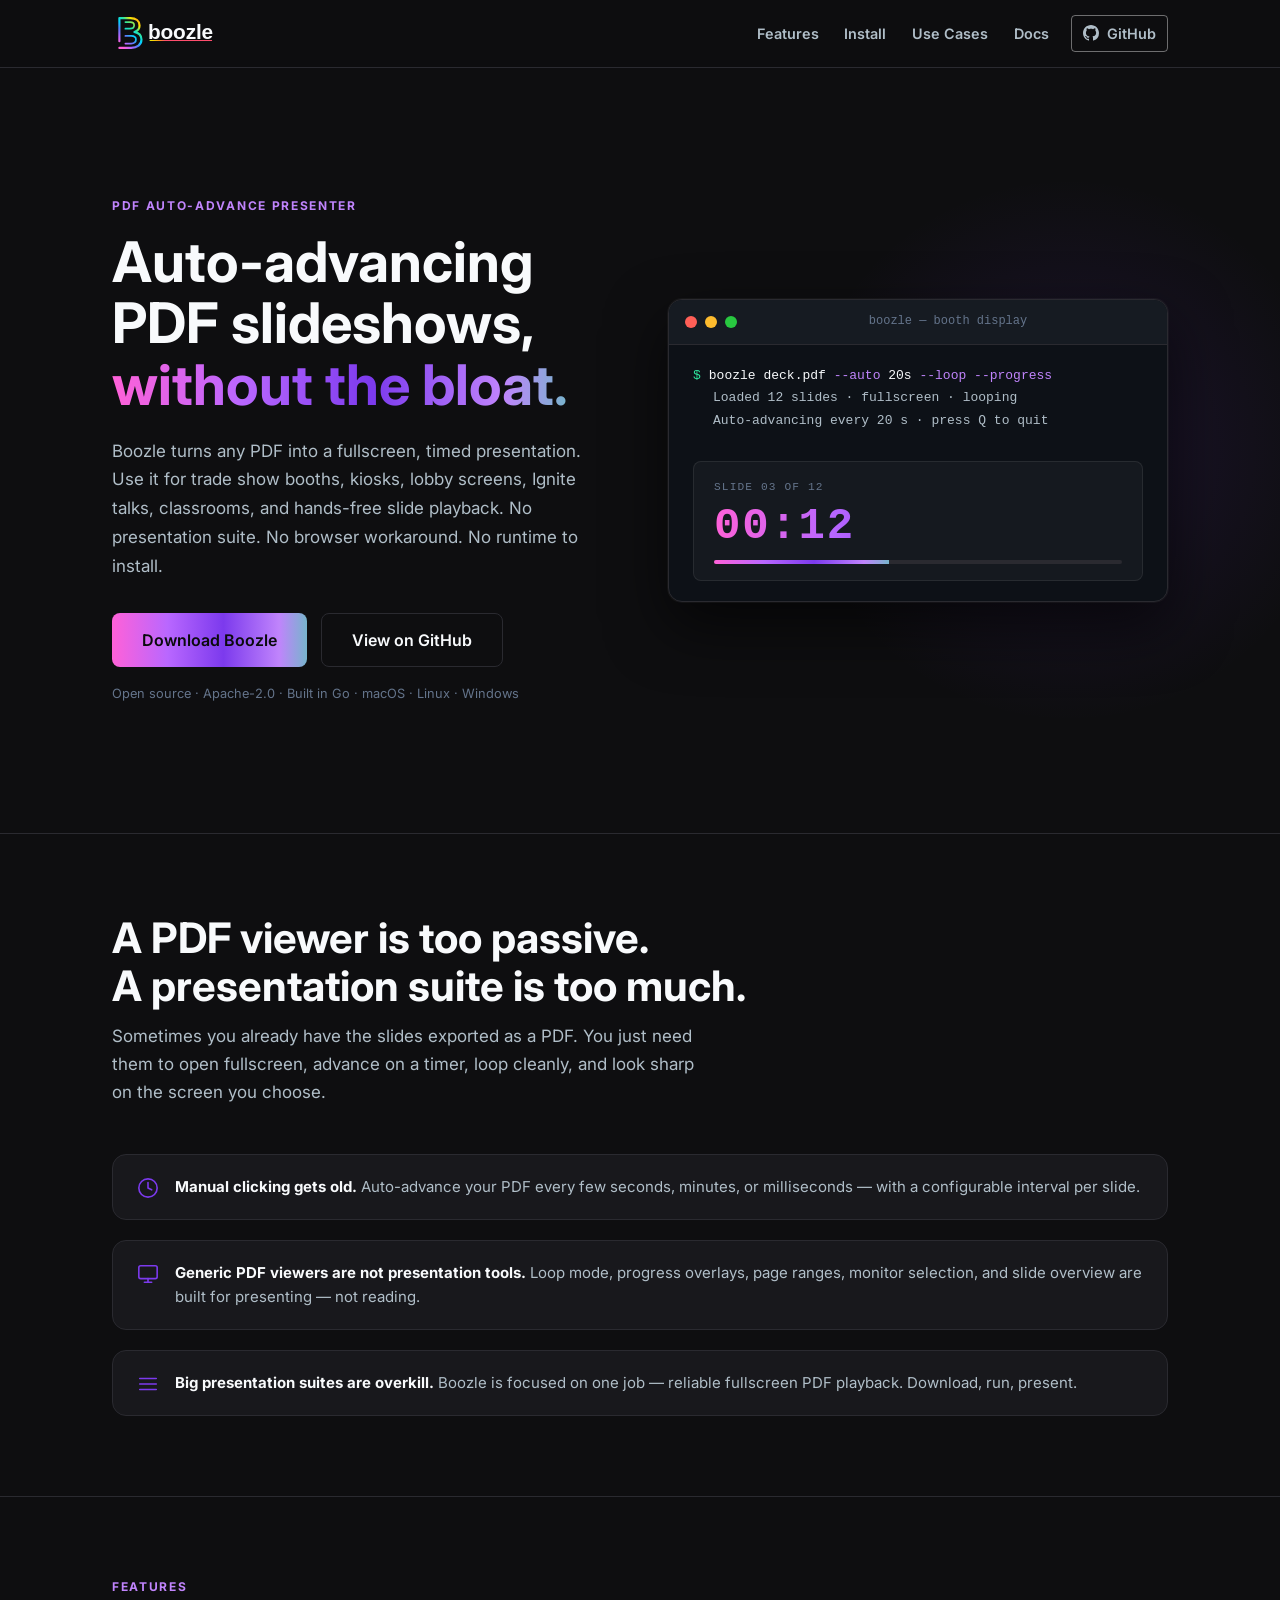
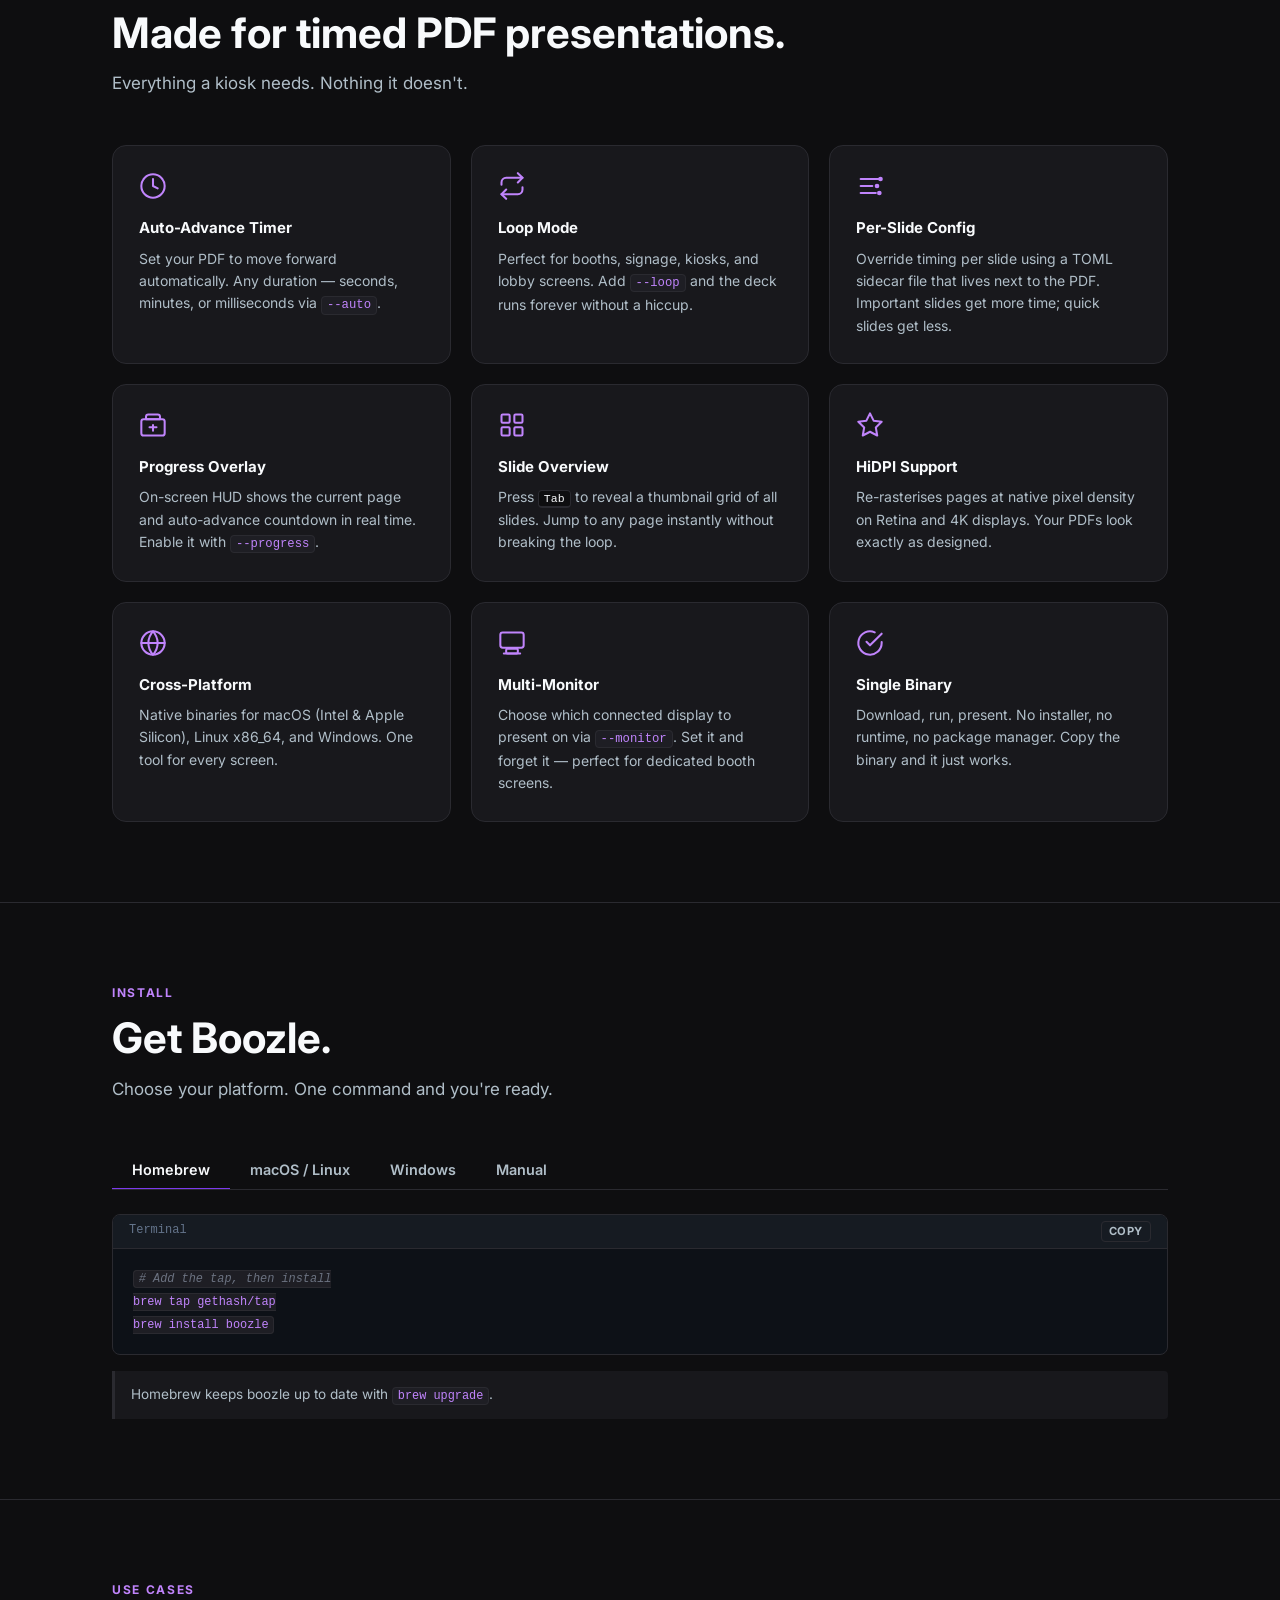
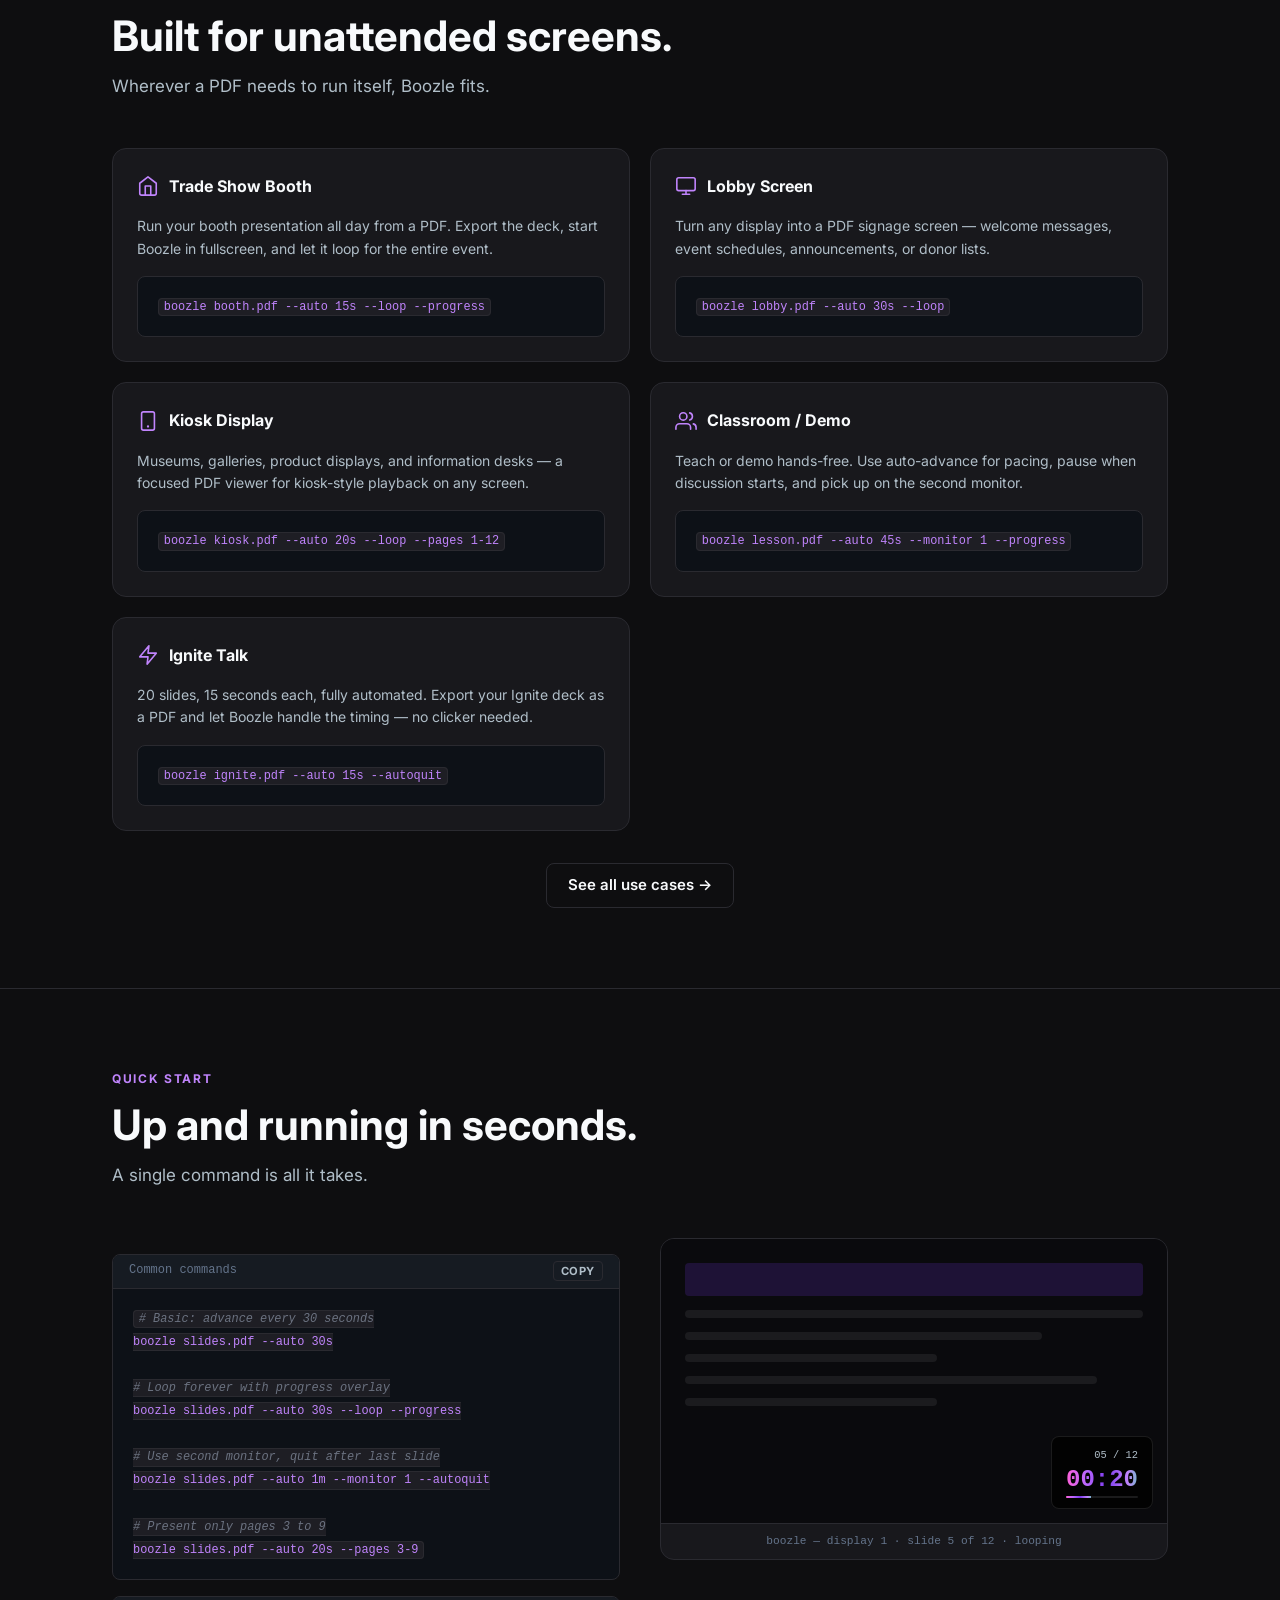
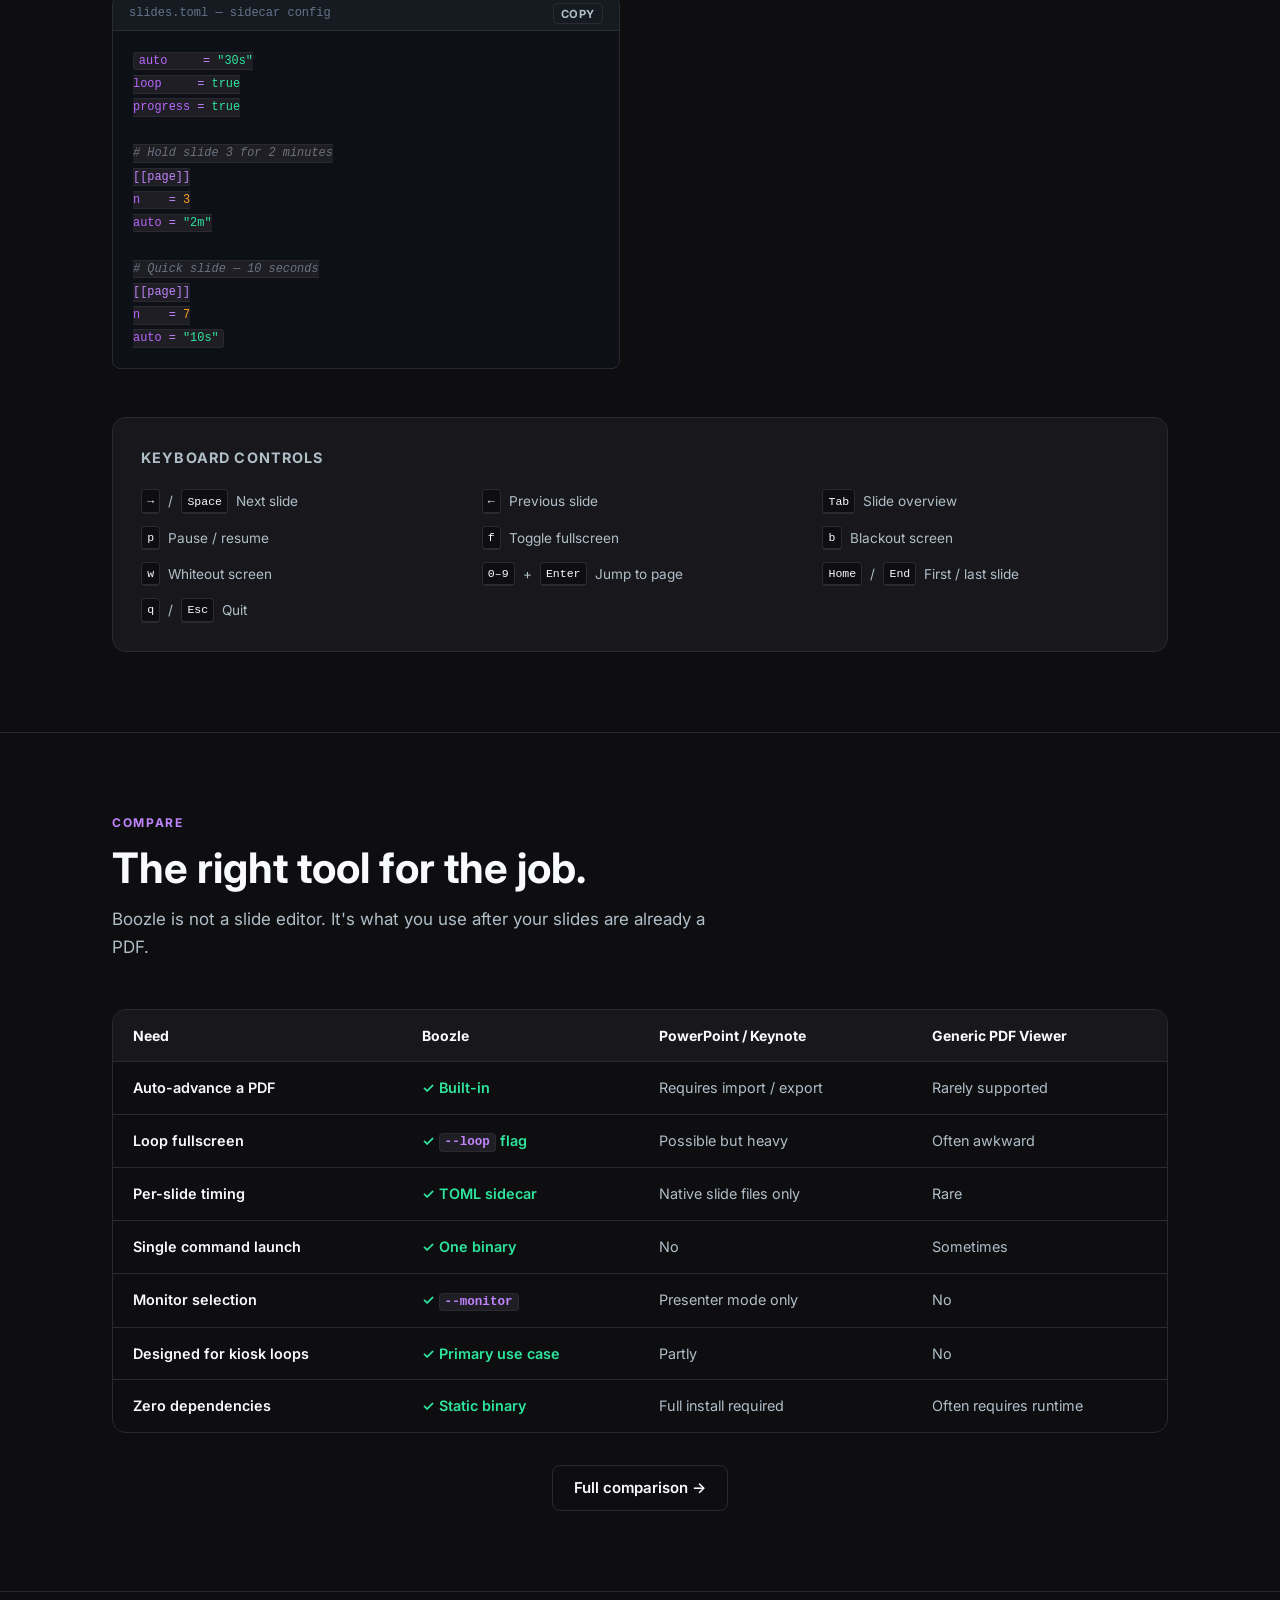
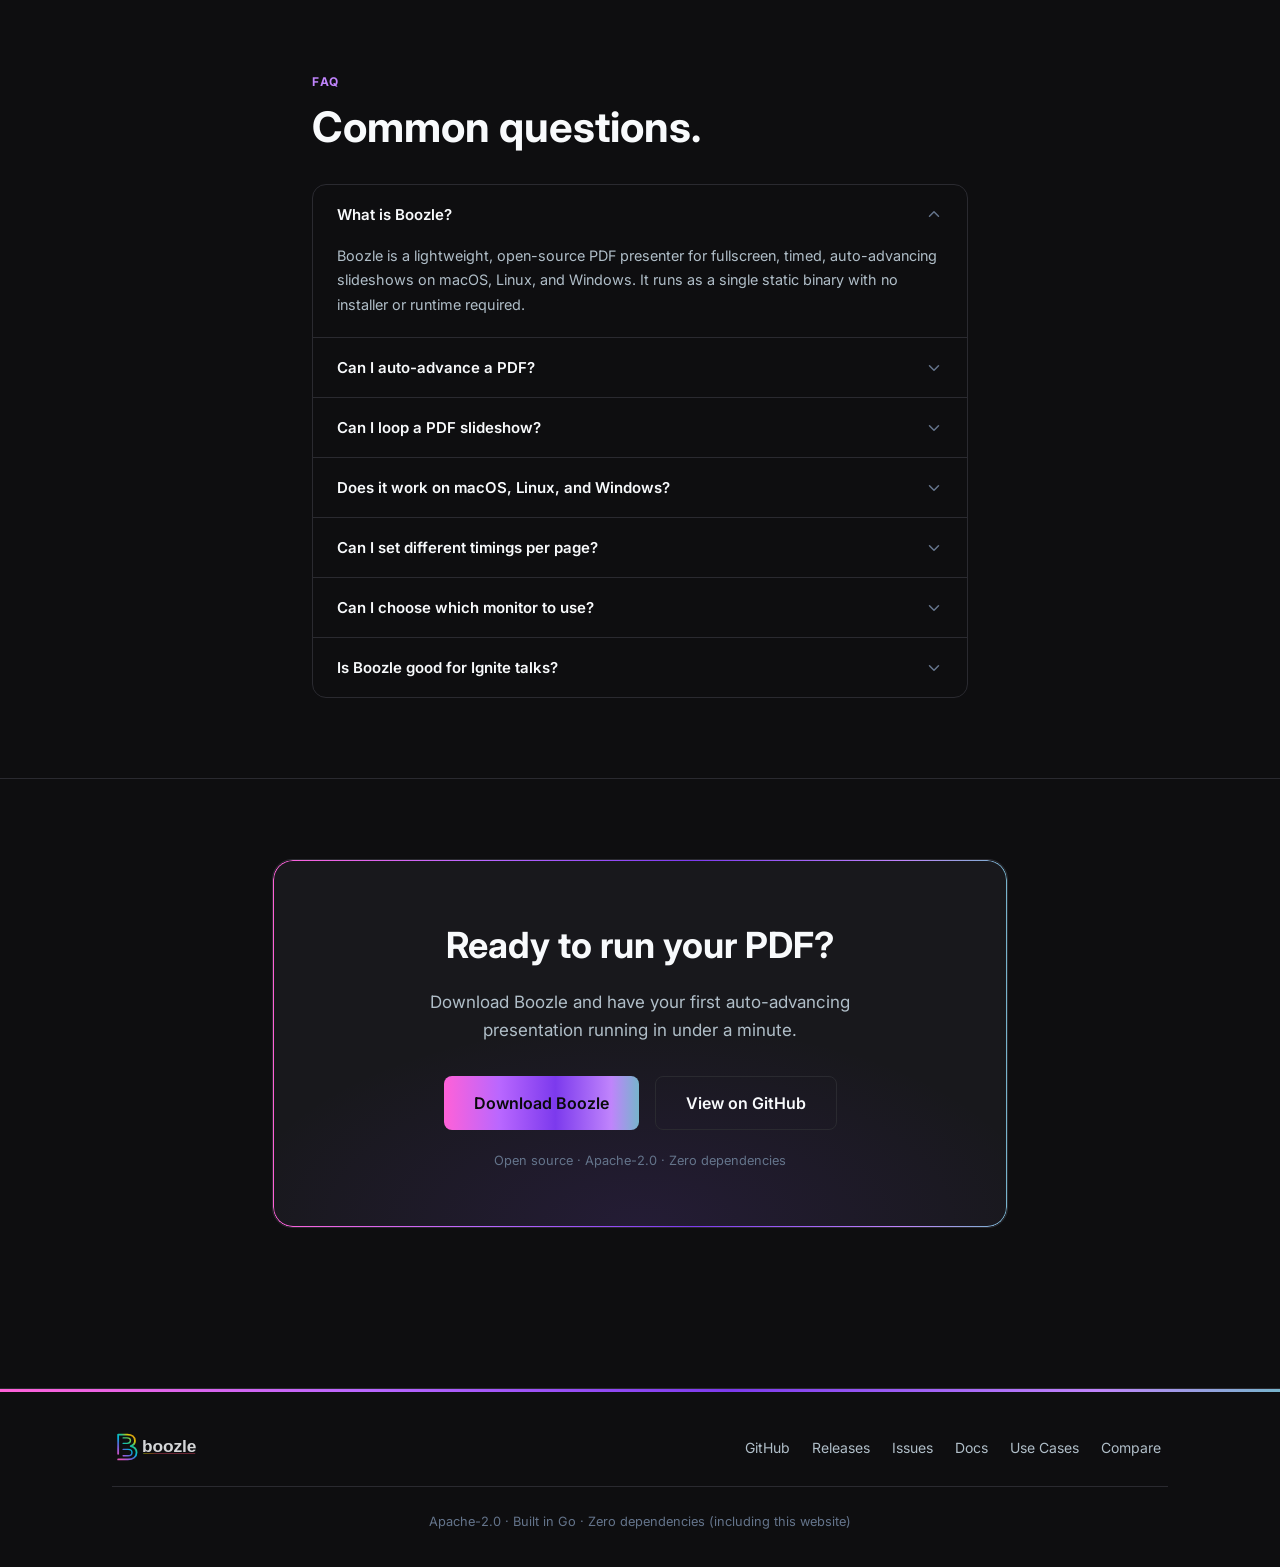
==== commit 3e5e464b: "Removes caching feature" ====
--- a/index.html
+++ b/index.html
@@ -162,8 +162,8 @@
               <span class="term-flag">--progress</span>
             </span>
           </div>
-          <div class="term-output">Loaded 12 slides &middot; display 1 (2560&times;1440 HiDPI)</div>
-          <div class="term-output">Cache warm &middot; pre-fetching next slides&hellip;</div>
+          <div class="term-output">Loaded 12 slides &middot; fullscreen &middot; looping</div>
+          <div class="term-output">Auto-advancing every 20 s &middot; press Q to quit</div>
           <div class="term-spacer"></div>
           <div class="terminal__countdown">
             <div class="countdown__meta">
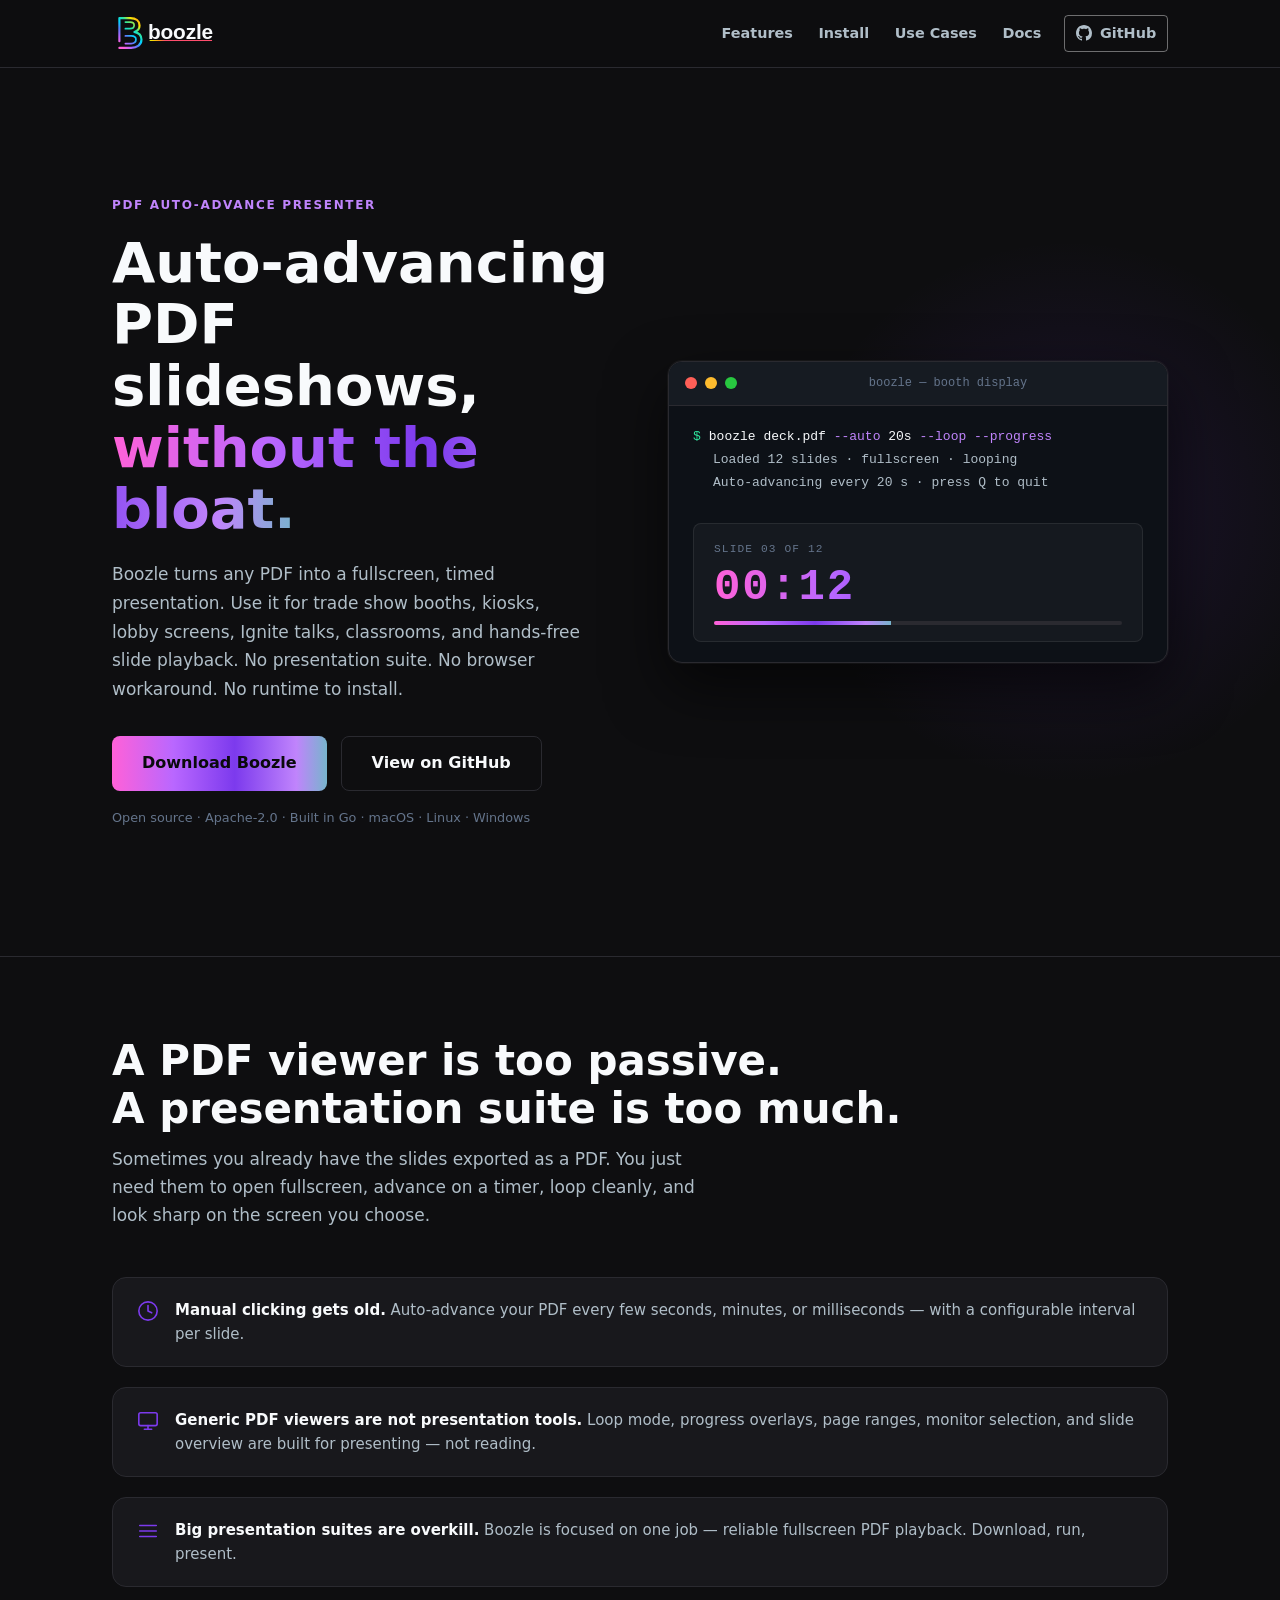
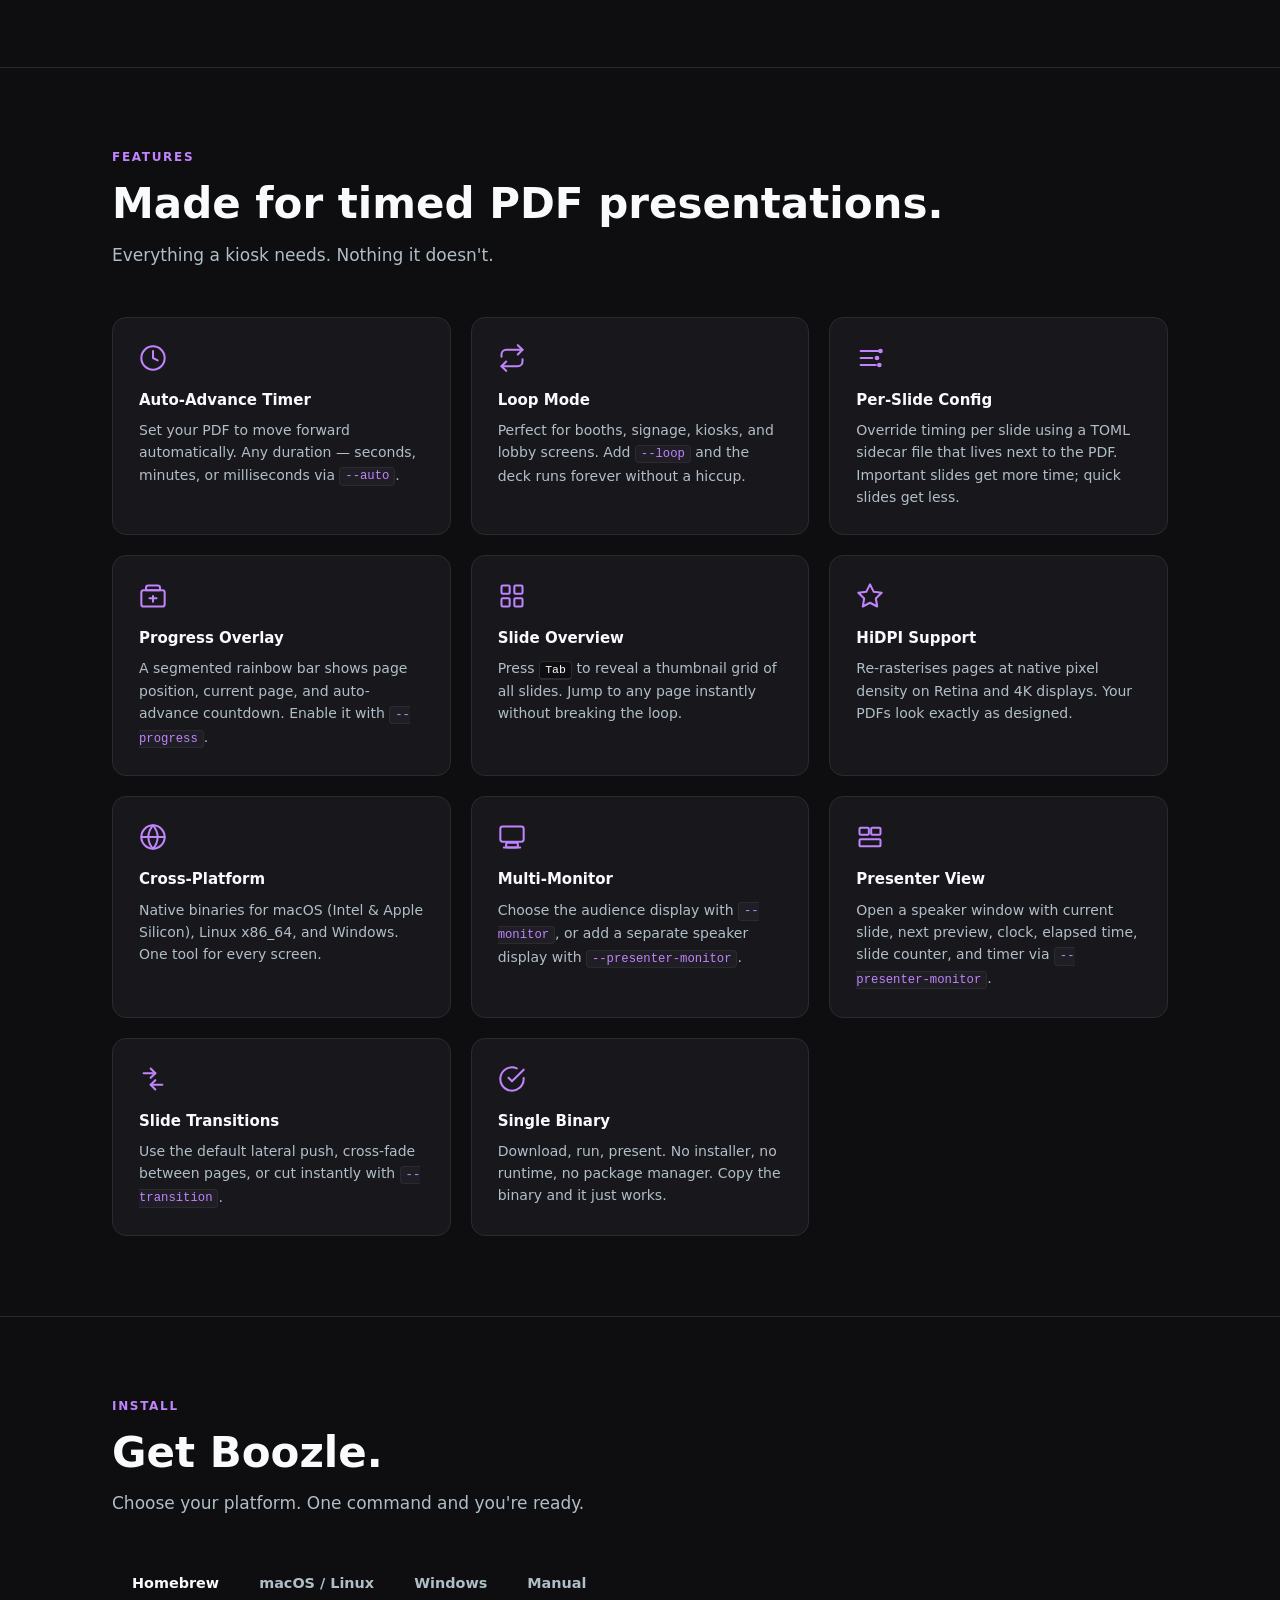
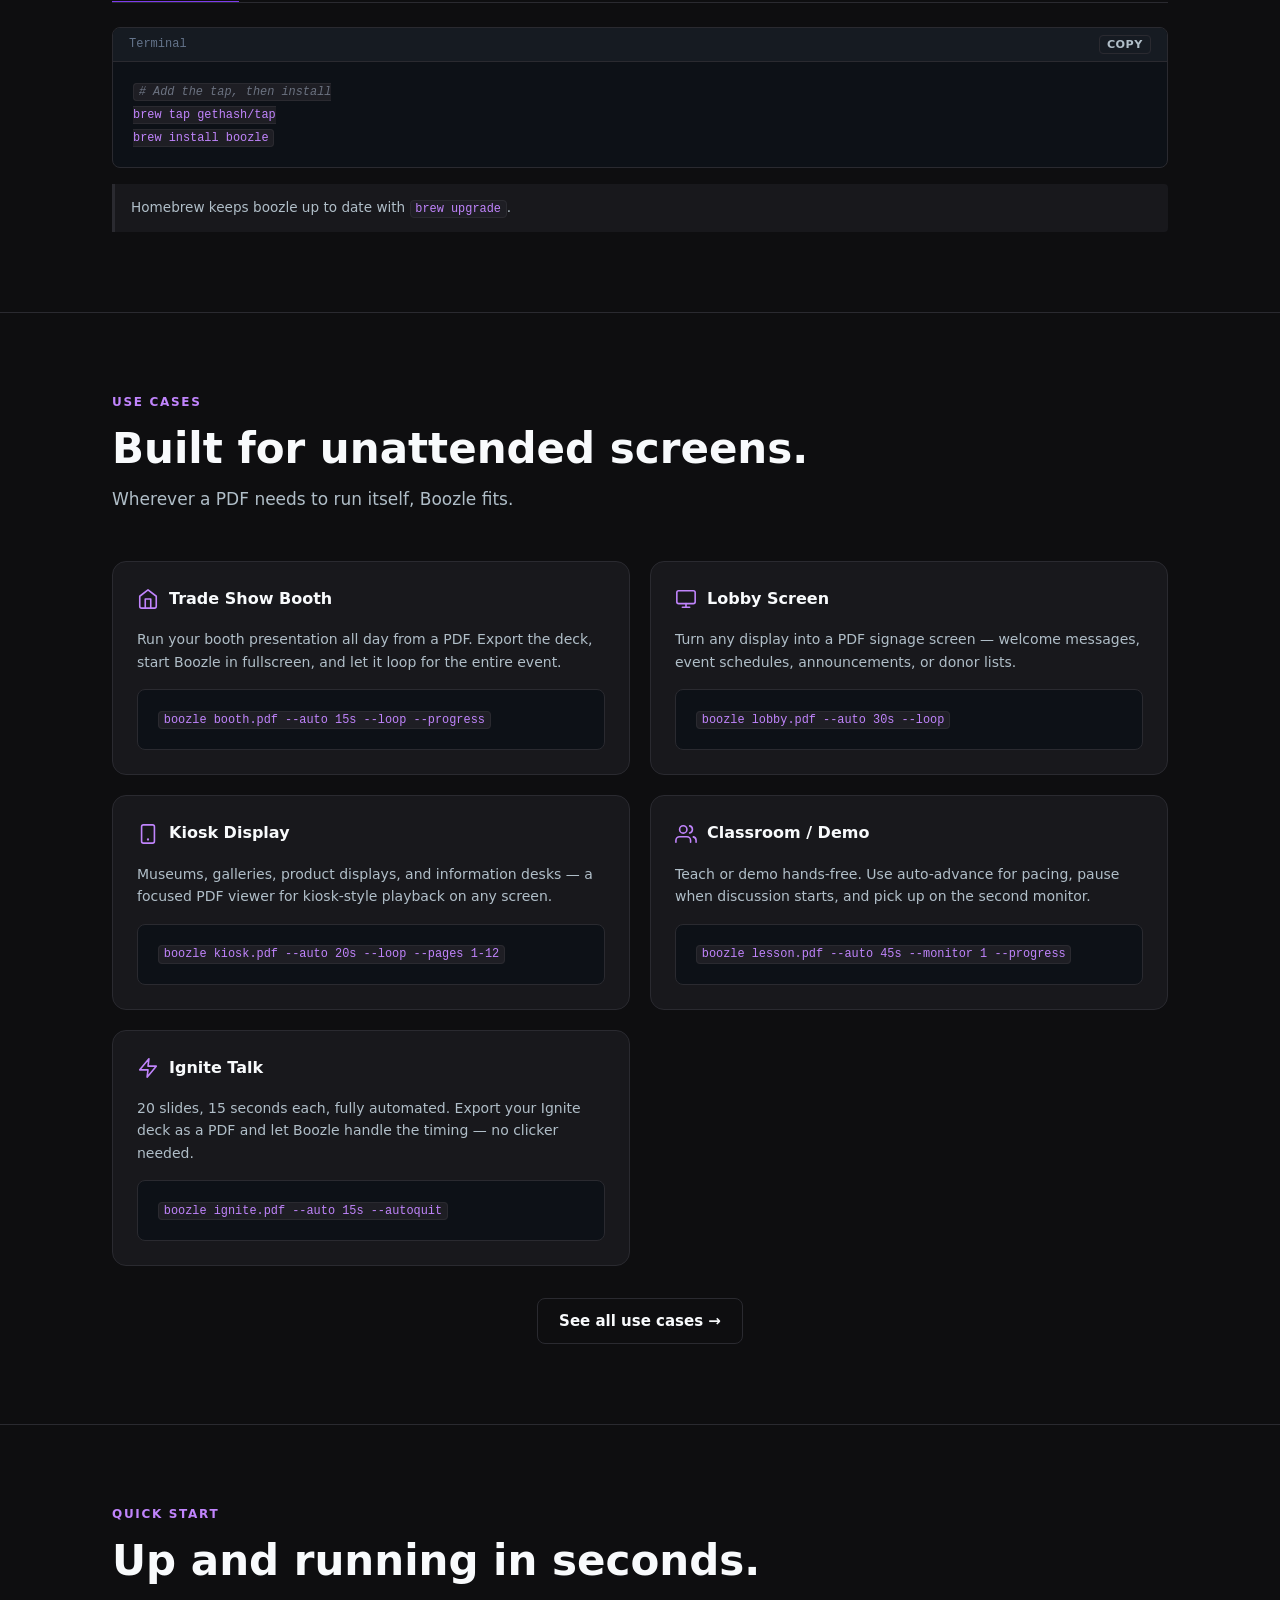
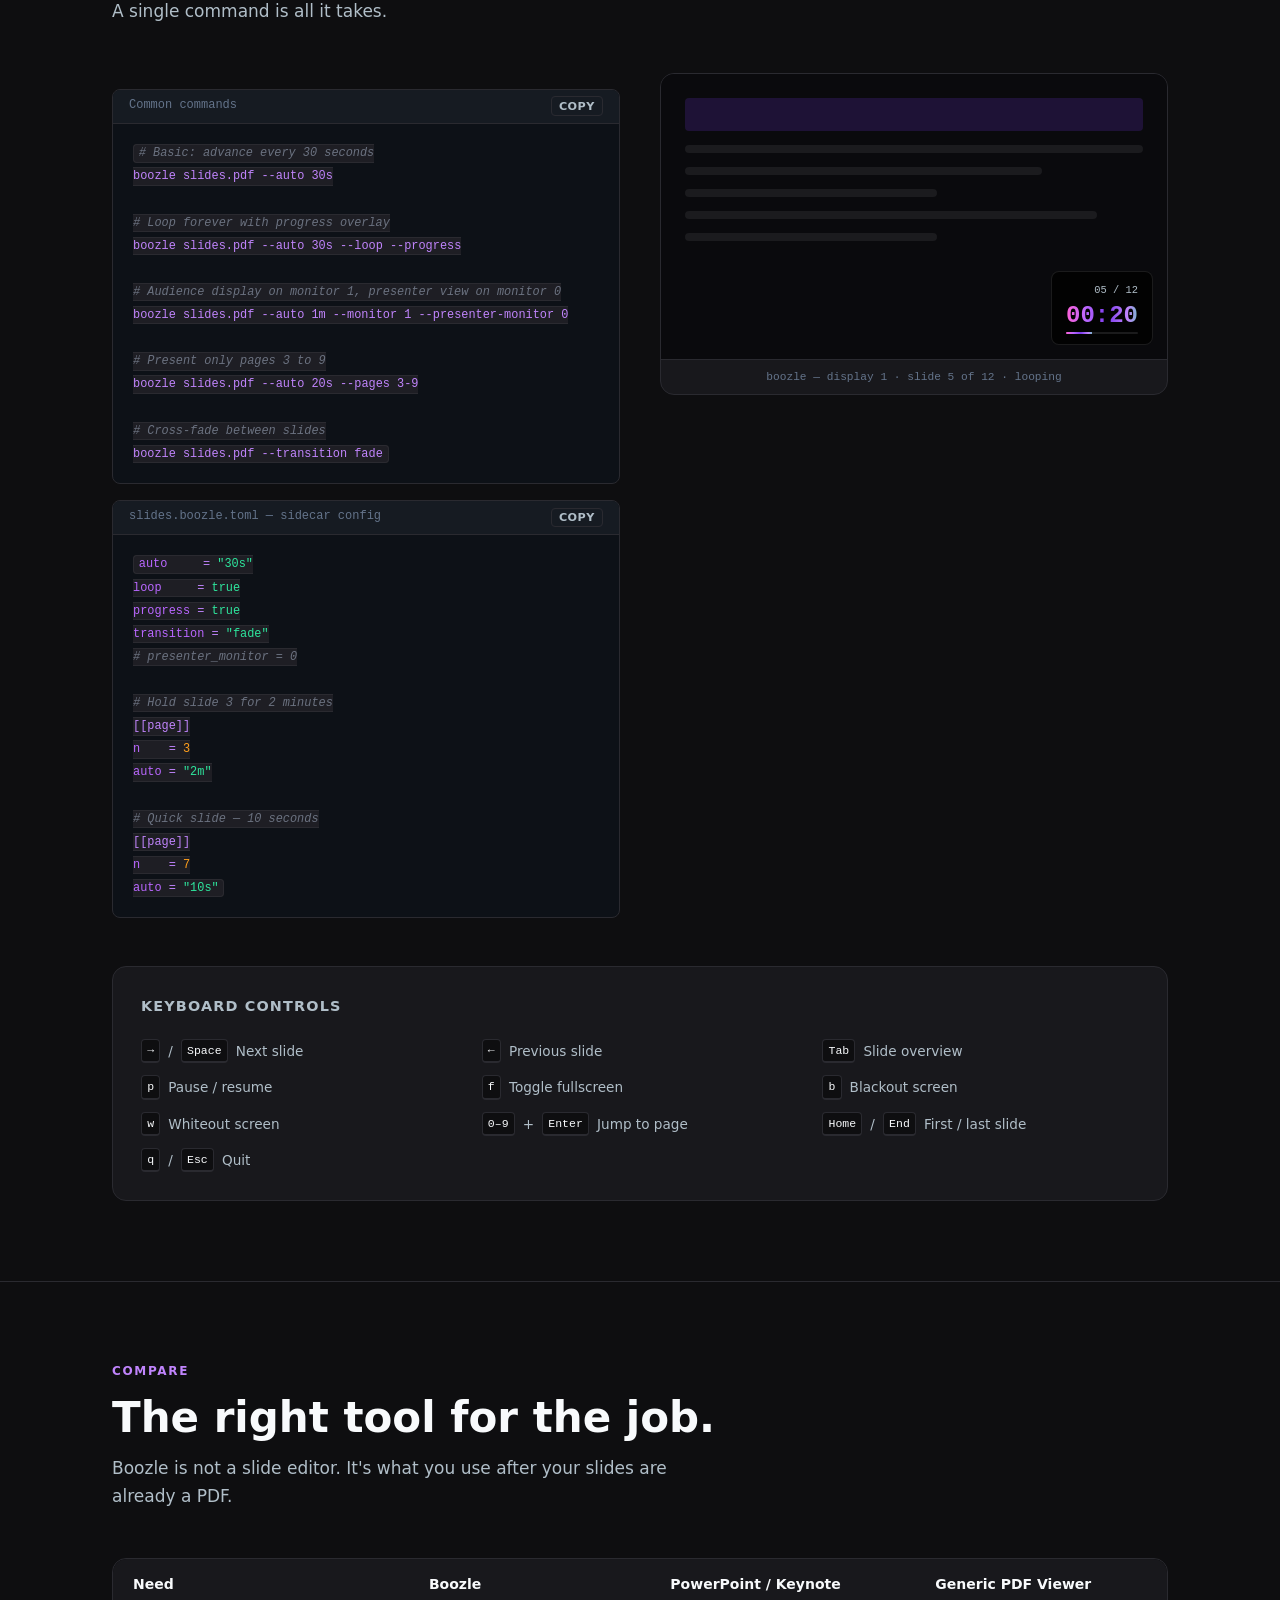
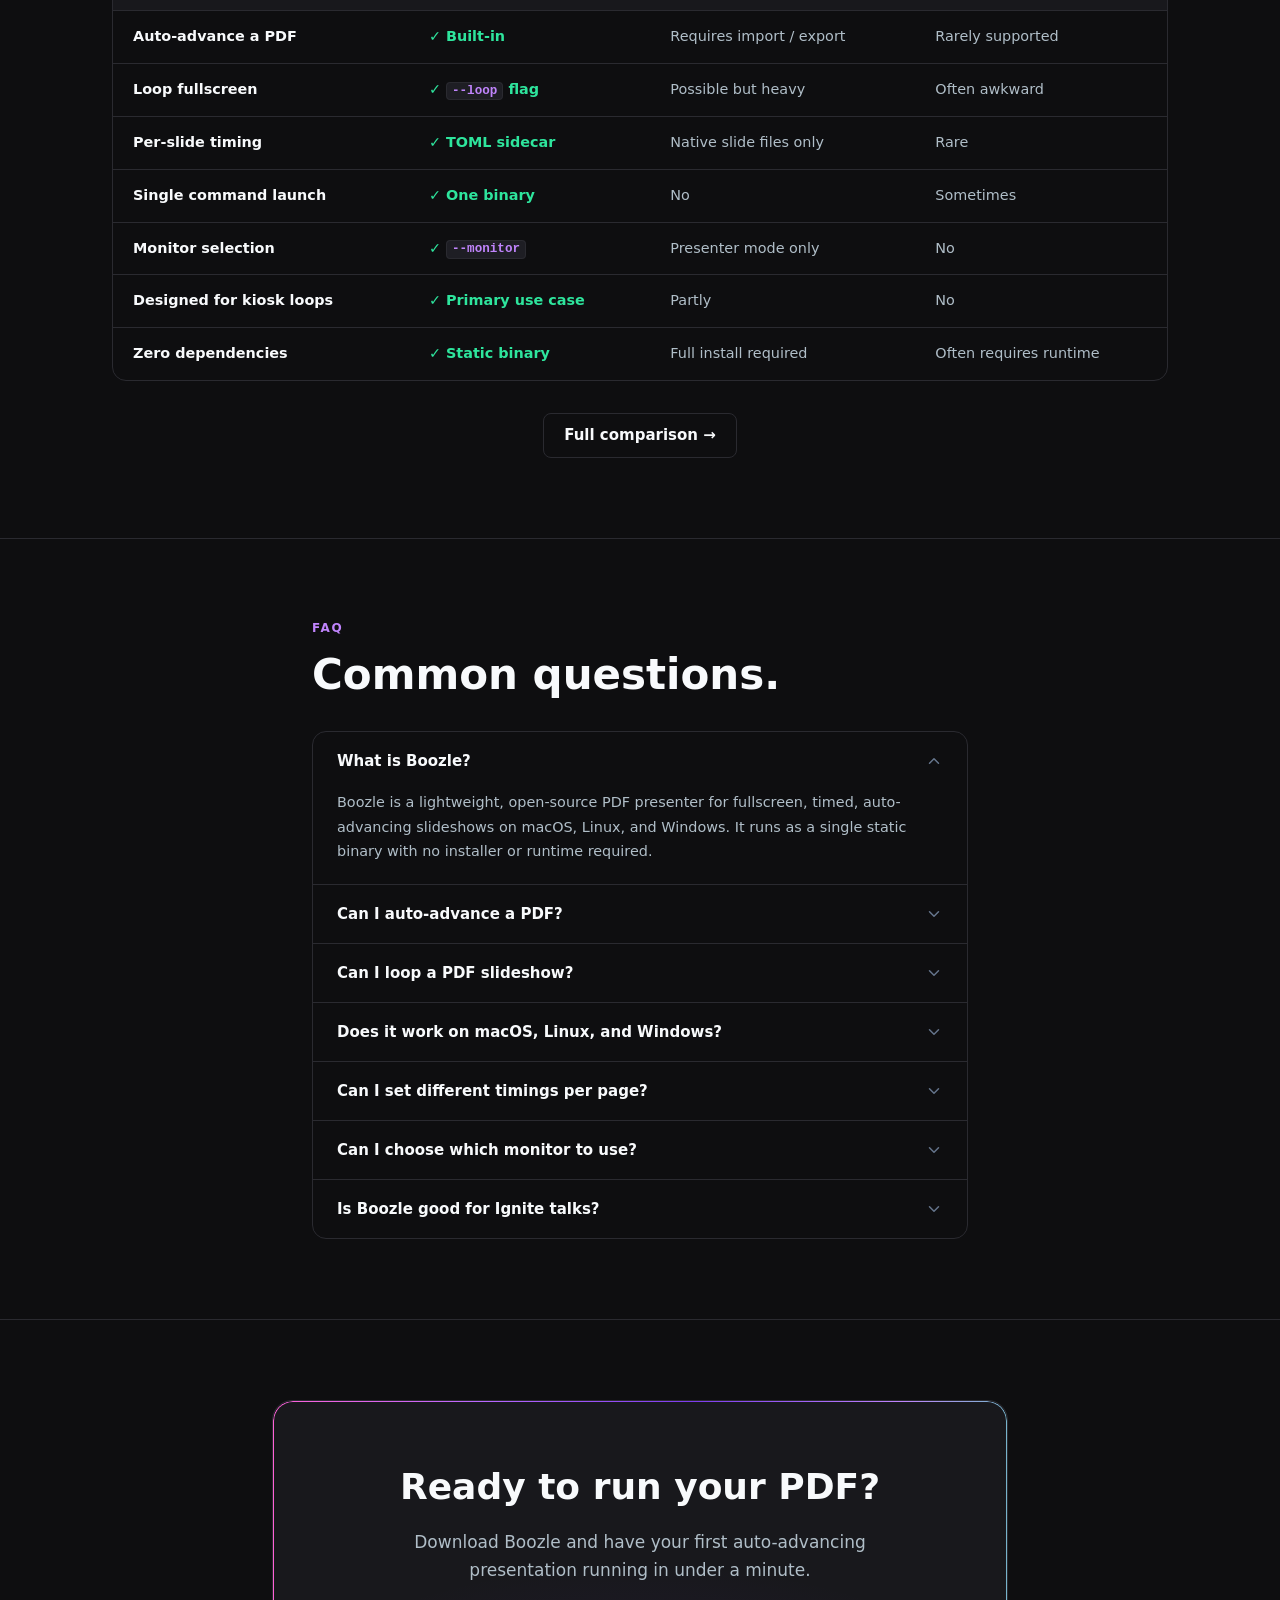
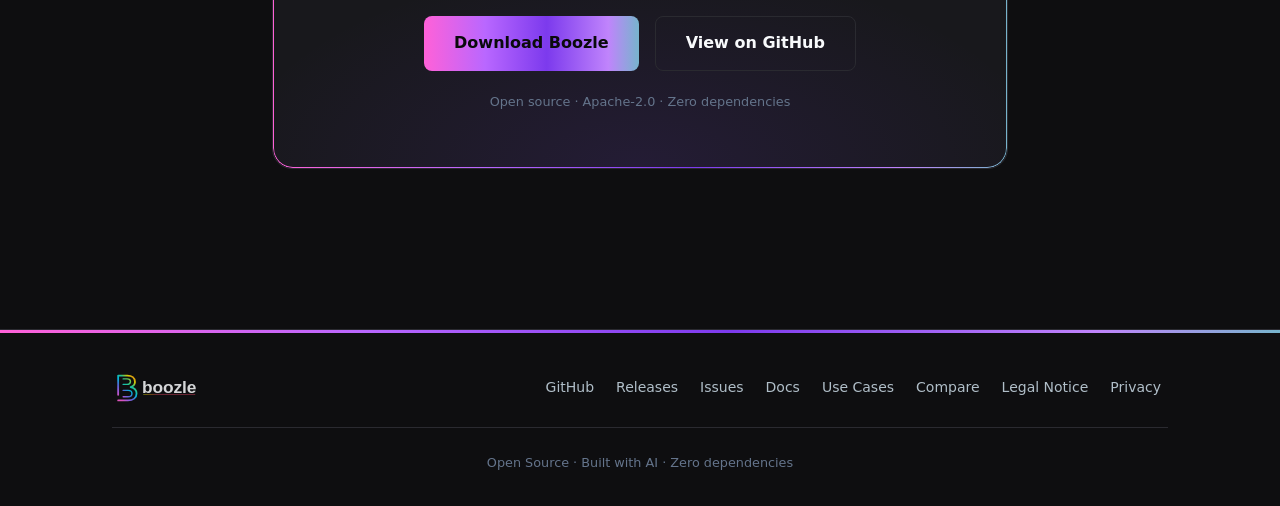
==== commit 0b5b72d8: "Reflects version v1.1.0" ====
--- a/index.html
+++ b/index.html
@@ -24,11 +24,6 @@
   <!-- Favicon -->
   <link rel="icon" type="image/svg+xml" href="logos/favicon.svg">
   <link rel="alternate icon"            href="logos/favicon.png">
-
-  <!-- Fonts -->
-  <link rel="preconnect" href="https://fonts.googleapis.com">
-  <link rel="preconnect" href="https://fonts.gstatic.com" crossorigin>
-  <link href="https://fonts.googleapis.com/css2?family=Inter:wght@400;600;700&display=swap" rel="stylesheet">
 
   <link rel="stylesheet" href="assets/css/style.css">
 
@@ -266,7 +261,7 @@
           <line x1="12" y1="12" x2="12" y2="17"/><line x1="9" y1="14" x2="15" y2="14"/>
         </svg>
         <h3 class="feature-card__title">Progress Overlay</h3>
-        <p class="feature-card__body">On-screen HUD shows the current page and auto-advance countdown in real time. Enable it with <code>--progress</code>.</p>
+        <p class="feature-card__body">A segmented rainbow bar shows page position, current page, and auto-advance countdown. Enable it with <code>--progress</code>.</p>
       </article>
 
       <article class="feature-card anim-fade-up">
@@ -300,7 +295,23 @@
           <line x1="5" y1="21" x2="19" y2="21"/>
         </svg>
         <h3 class="feature-card__title">Multi-Monitor</h3>
-        <p class="feature-card__body">Choose which connected display to present on via <code>--monitor</code>. Set it and forget it — perfect for dedicated booth screens.</p>
+        <p class="feature-card__body">Choose the audience display with <code>--monitor</code>, or add a separate speaker display with <code>--presenter-monitor</code>.</p>
+      </article>
+
+      <article class="feature-card anim-fade-up">
+        <svg class="feature-card__icon" viewBox="0 0 24 24" fill="none" stroke="currentColor" stroke-width="1.75" stroke-linecap="round" stroke-linejoin="round" aria-hidden="true">
+          <rect x="3" y="4" width="8" height="6" rx="1"/><rect x="13" y="4" width="8" height="6" rx="1"/><rect x="3" y="14" width="18" height="6" rx="1"/>
+        </svg>
+        <h3 class="feature-card__title">Presenter View</h3>
+        <p class="feature-card__body">Open a speaker window with current slide, next preview, clock, elapsed time, slide counter, and timer via <code>--presenter-monitor</code>.</p>
+      </article>
+
+      <article class="feature-card anim-fade-up">
+        <svg class="feature-card__icon" viewBox="0 0 24 24" fill="none" stroke="currentColor" stroke-width="1.75" stroke-linecap="round" stroke-linejoin="round" aria-hidden="true">
+          <path d="M4 7h10"/><path d="M10 3l4 4-4 4"/><path d="M20 17H10"/><path d="M14 13l-4 4 4 4"/>
+        </svg>
+        <h3 class="feature-card__title">Slide Transitions</h3>
+        <p class="feature-card__body">Use the default lateral push, cross-fade between pages, or cut instantly with <code>--transition</code>.</p>
       </article>
 
       <article class="feature-card anim-fade-up">
@@ -354,7 +365,7 @@
         </div>
         <pre id="code-shell"><code>curl -fsSL https://github.com/gethash/boozle/releases/latest/download/install.sh | sh</code></pre>
       </div>
-      <p class="install-note">Downloads the latest release for your OS and architecture, places the binary in <code>~/.local/bin</code>.</p>
+      <p class="install-note">Downloads the latest release for your OS and architecture, verifies SHA-256 against <code>checksums.txt</code>, installs to <code>/usr/local/bin</code>, and falls back to <code>~/.local/bin</code>.</p>
     </div>
 
     <!-- Windows -->
@@ -375,16 +386,18 @@
         <li>Go to the <a href="https://github.com/gethash/boozle/releases/latest" target="_blank" rel="noopener">latest GitHub Release</a>.</li>
         <li>Download the binary for your platform:
           <ul style="list-style: disc; padding-left: 1.5rem; margin-top: 0.5rem; color: var(--color-text-muted);">
-            <li><strong>macOS Apple Silicon</strong> — <code>boozle-darwin-arm64</code></li>
-            <li><strong>macOS Intel</strong> — <code>boozle-darwin-amd64</code></li>
-            <li><strong>Linux x86_64</strong> — <code>boozle-linux-amd64</code></li>
-            <li><strong>Windows</strong> — <code>boozle-windows-amd64.exe</code></li>
+            <li><strong>macOS Apple Silicon</strong> — <code>boozle_vX.Y.Z_darwin-arm64.tar.gz</code></li>
+            <li><strong>macOS Intel</strong> — <code>boozle_vX.Y.Z_darwin-amd64.tar.gz</code></li>
+            <li><strong>Linux x86_64</strong> — <code>boozle_vX.Y.Z_linux-amd64.tar.gz</code></li>
+            <li><strong>Windows</strong> — <code>boozle_vX.Y.Z_windows-amd64.zip</code></li>
           </ul>
         </li>
+        <li>Verify the archive with the release's <code>checksums.txt</code>.</li>
         <li>Make it executable and move it onto your PATH (macOS / Linux):
           <div class="code-block" style="margin-top: 0.5rem;">
-            <pre><code>chmod +x boozle-darwin-arm64
-mv boozle-darwin-arm64 /usr/local/bin/boozle</code></pre>
+            <pre><code>tar -xzf boozle_vX.Y.Z_darwin-arm64.tar.gz
+chmod +x boozle
+mv boozle /usr/local/bin/boozle</code></pre>
           </div>
           <p class="install-note" style="margin-top: 0.5rem;">On macOS, if Gatekeeper blocks the first launch, right-click the binary → Open, then confirm. Subsequent launches work normally.</p>
         </li>
@@ -502,21 +515,26 @@
 <span class="tok-comment"># Loop forever with progress overlay</span>
 boozle slides.pdf <span class="tok-flag">--auto</span> 30s <span class="tok-flag">--loop</span> <span class="tok-flag">--progress</span>
 
-<span class="tok-comment"># Use second monitor, quit after last slide</span>
-boozle slides.pdf <span class="tok-flag">--auto</span> 1m <span class="tok-flag">--monitor</span> 1 <span class="tok-flag">--autoquit</span>
+<span class="tok-comment"># Audience display on monitor 1, presenter view on monitor 0</span>
+boozle slides.pdf <span class="tok-flag">--auto</span> 1m <span class="tok-flag">--monitor</span> 1 <span class="tok-flag">--presenter-monitor</span> 0
 
 <span class="tok-comment"># Present only pages 3 to 9</span>
-boozle slides.pdf <span class="tok-flag">--auto</span> 20s <span class="tok-flag">--pages</span> 3-9</code></pre>
+boozle slides.pdf <span class="tok-flag">--auto</span> 20s <span class="tok-flag">--pages</span> 3-9
+
+<span class="tok-comment"># Cross-fade between slides</span>
+boozle slides.pdf <span class="tok-flag">--transition</span> fade</code></pre>
         </div>
 
         <div class="code-block">
           <div class="code-block__header">
-            <span>slides.toml — sidecar config</span>
+            <span>slides.boozle.toml — sidecar config</span>
             <button class="copy-btn" data-target="code-toml">Copy</button>
           </div>
           <pre id="code-toml"><code><span class="tok-attr">auto</span>     = <span class="tok-str">"30s"</span>
 <span class="tok-attr">loop</span>     = <span class="tok-val">true</span>
 <span class="tok-attr">progress</span> = <span class="tok-val">true</span>
+<span class="tok-attr">transition</span> = <span class="tok-str">"fade"</span>
+<span class="tok-comment"># presenter_monitor = 0</span>
 
 <span class="tok-comment"># Hold slide 3 for 2 minutes</span>
 <span class="tok-key">[[page]]</span>
@@ -768,8 +786,10 @@
         <a href="docs.html">Docs</a>
         <a href="use-cases.html">Use Cases</a>
         <a href="compare.html">Compare</a>
+        <a href="legal-notice.html">Legal Notice</a>
+        <a href="privacy.html">Privacy</a>
       </nav>
-      <p class="footer__copy">Apache-2.0 &middot; Built in Go &middot; Zero dependencies (including this website)</p>
+      <p class="footer__copy">Open Source &middot; Built with AI &middot; Zero dependencies</p>
     </div>
   </div>
 </footer>
--- a/assets/css/style.css
+++ b/assets/css/style.css
@@ -25,7 +25,7 @@
     var(--grad-1), var(--grad-2), var(--grad-3), var(--grad-4),
     var(--grad-5), var(--grad-6), var(--grad-7), var(--grad-8));
 
-  --font-sans: 'Inter', system-ui, -apple-system, sans-serif;
+  --font-sans: system-ui, -apple-system, BlinkMacSystemFont, "Segoe UI", sans-serif;
   --font-mono: 'Fira Code', 'Cascadia Code', 'Menlo', 'Consolas', monospace;
 
   --container-max: 1120px;
@@ -603,6 +603,296 @@
 .fake-slide__bar--med   { width: 78%; }
 .fake-slide__bar--long  { width: 90%; }
 
+.slide-visual {
+  height: 100%;
+  padding: 1.25rem;
+  display: grid;
+  gap: 0.75rem;
+  color: var(--color-text);
+}
+
+.slide-visual__kicker {
+  font-size: 0.58rem;
+  font-weight: 700;
+  letter-spacing: 0.12em;
+  text-transform: uppercase;
+  color: var(--color-text-dim);
+}
+
+.slide-visual__title {
+  font-size: clamp(0.95rem, 2.4vw, 1.45rem);
+  font-weight: 700;
+  line-height: 1.05;
+}
+
+.slide-visual__pill {
+  width: max-content;
+  max-width: 100%;
+  border-radius: 999px;
+  border: 1px solid rgba(255,255,255,0.12);
+  padding: 0.25rem 0.55rem;
+  font-size: 0.58rem;
+  color: var(--color-text-muted);
+}
+
+.slide-visual--booth {
+  grid-template-columns: 1.1fr 0.9fr;
+  align-items: center;
+  background:
+    radial-gradient(circle at 82% 20%, color-mix(in srgb, var(--grad-1) 18%, transparent), transparent 34%),
+    radial-gradient(circle at 12% 88%, color-mix(in srgb, var(--grad-5) 16%, transparent), transparent 30%);
+}
+
+.booth-display {
+  align-self: stretch;
+  display: grid;
+  grid-template-rows: 1fr auto;
+  gap: 0.5rem;
+}
+
+.booth-display__panel {
+  border: 1px solid rgba(255,255,255,0.12);
+  border-radius: var(--radius-md);
+  background: color-mix(in srgb, var(--grad-3) 16%, transparent);
+  display: grid;
+  place-items: center;
+}
+
+.booth-display__mark {
+  width: 42%;
+  aspect-ratio: 1;
+  border-radius: 50%;
+  background: var(--rainbow);
+  box-shadow: 0 0 28px color-mix(in srgb, var(--grad-4) 35%, transparent);
+}
+
+.booth-display__stand {
+  width: 72%;
+  height: 12px;
+  justify-self: center;
+  border-radius: 999px 999px 3px 3px;
+  background: rgba(255,255,255,0.12);
+}
+
+.slide-visual--lobby {
+  grid-template-columns: 0.85fr 1.15fr;
+  align-items: stretch;
+  background: linear-gradient(135deg, color-mix(in srgb, var(--grad-5) 12%, transparent), transparent 48%);
+}
+
+.lobby-date {
+  display: grid;
+  place-content: center;
+  border-radius: var(--radius-md);
+  background: color-mix(in srgb, var(--grad-5) 16%, transparent);
+  border: 1px solid rgba(255,255,255,0.1);
+}
+
+.lobby-date__day {
+  font-size: clamp(1.8rem, 5vw, 3rem);
+  font-weight: 700;
+  line-height: 1;
+}
+
+.lobby-date__month {
+  color: var(--color-text-muted);
+  font-size: 0.7rem;
+  text-align: center;
+}
+
+.lobby-agenda {
+  display: grid;
+  gap: 0.45rem;
+  align-content: center;
+}
+
+.lobby-agenda__item {
+  display: grid;
+  grid-template-columns: 3.2rem 1fr;
+  gap: 0.55rem;
+  align-items: center;
+  color: var(--color-text-muted);
+  font-size: 0.65rem;
+}
+
+.lobby-agenda__time {
+  color: var(--grad-5);
+  font-family: var(--font-mono);
+}
+
+.lobby-agenda__line {
+  height: 7px;
+  border-radius: 999px;
+  background: rgba(255,255,255,0.1);
+}
+
+.slide-visual--kiosk {
+  grid-template-columns: 0.95fr 1.05fr;
+  align-items: center;
+  background: linear-gradient(145deg, color-mix(in srgb, var(--grad-7) 14%, transparent), transparent 46%);
+}
+
+.kiosk-artifact {
+  aspect-ratio: 1;
+  border-radius: 50% 50% 44% 44%;
+  border: 1px solid color-mix(in srgb, var(--grad-7) 42%, transparent);
+  background:
+    radial-gradient(circle at 50% 36%, color-mix(in srgb, var(--grad-7) 34%, transparent), transparent 28%),
+    rgba(255,255,255,0.05);
+}
+
+.kiosk-panel {
+  display: grid;
+  gap: 0.55rem;
+}
+
+.kiosk-panel__range {
+  display: grid;
+  grid-template-columns: repeat(6, 1fr);
+  gap: 0.25rem;
+}
+
+.kiosk-panel__page {
+  aspect-ratio: 1;
+  border-radius: 3px;
+  background: rgba(255,255,255,0.08);
+}
+
+.kiosk-panel__page.is-active {
+  background: var(--grad-7);
+}
+
+.slide-visual--classroom {
+  grid-template-columns: 1.1fr 0.9fr;
+  align-items: center;
+  background: linear-gradient(135deg, color-mix(in srgb, var(--grad-3) 13%, transparent), transparent 52%);
+}
+
+.lesson-board {
+  display: grid;
+  gap: 0.45rem;
+}
+
+.lesson-board__formula {
+  border-radius: var(--radius-md);
+  border: 1px solid rgba(255,255,255,0.1);
+  padding: 0.75rem;
+  font-family: var(--font-mono);
+  font-size: clamp(0.82rem, 2vw, 1.1rem);
+  color: var(--grad-4);
+  background: rgba(255,255,255,0.04);
+}
+
+.lesson-board__line {
+  height: 7px;
+  border-radius: 999px;
+  background: rgba(255,255,255,0.1);
+}
+
+.lesson-pace {
+  display: grid;
+  place-items: center;
+  gap: 0.5rem;
+}
+
+.lesson-pace__ring {
+  width: 72%;
+  aspect-ratio: 1;
+  border-radius: 50%;
+  background: conic-gradient(var(--grad-4) 0 64%, rgba(255,255,255,0.1) 64% 100%);
+  display: grid;
+  place-items: center;
+}
+
+.lesson-pace__ring::after {
+  content: "";
+  width: 72%;
+  aspect-ratio: 1;
+  border-radius: 50%;
+  background: #0a0a0d;
+}
+
+.slide-visual--ignite {
+  place-items: center;
+  text-align: center;
+  background:
+    radial-gradient(circle at 50% 50%, color-mix(in srgb, var(--grad-1) 20%, transparent), transparent 46%),
+    radial-gradient(circle at 50% 50%, color-mix(in srgb, var(--grad-6) 12%, transparent), transparent 28%);
+}
+
+.ignite-number {
+  font-size: clamp(3rem, 10vw, 5.5rem);
+  font-weight: 700;
+  line-height: 0.85;
+  background: var(--rainbow);
+  background-size: 200% 100%;
+  -webkit-background-clip: text;
+  -webkit-text-fill-color: transparent;
+  background-clip: text;
+}
+
+.ignite-dots {
+  display: grid;
+  grid-template-columns: repeat(20, 1fr);
+  gap: 0.18rem;
+  width: min(100%, 260px);
+}
+
+.ignite-dots__dot {
+  aspect-ratio: 1;
+  border-radius: 50%;
+  background: rgba(255,255,255,0.1);
+}
+
+.ignite-dots__dot.is-done {
+  background: var(--grad-1);
+}
+
+.slide-visual--demo {
+  grid-template-columns: 1fr 1fr;
+  align-items: center;
+  background: linear-gradient(140deg, color-mix(in srgb, var(--grad-2) 12%, transparent), transparent 50%);
+}
+
+.demo-product {
+  aspect-ratio: 4 / 5;
+  border-radius: var(--radius-md);
+  border: 1px solid rgba(255,255,255,0.12);
+  background:
+    linear-gradient(160deg, color-mix(in srgb, var(--grad-2) 28%, transparent), transparent 52%),
+    rgba(255,255,255,0.05);
+  display: grid;
+  place-items: center;
+}
+
+.demo-product__screen {
+  width: 58%;
+  aspect-ratio: 1;
+  border-radius: 14px;
+  background: var(--rainbow);
+}
+
+.demo-metrics {
+  display: grid;
+  gap: 0.45rem;
+}
+
+.demo-metric {
+  border-radius: var(--radius-sm);
+  background: rgba(255,255,255,0.06);
+  padding: 0.5rem;
+}
+
+.demo-metric__value {
+  font-size: 1rem;
+  font-weight: 700;
+}
+
+.demo-metric__label {
+  font-size: 0.58rem;
+  color: var(--color-text-dim);
+}
+
 .hud-overlay {
   position: absolute;
   bottom: 0.875rem;
@@ -1106,6 +1396,15 @@
   margin-bottom: 1rem;
 }
 
+.legal-main {
+  padding-block: 4rem;
+  max-width: 820px;
+}
+
+.legal-content {
+  max-width: none;
+}
+
 /* === Reference Table ====================================== */
 .ref-table-wrap {
   overflow-x: auto;
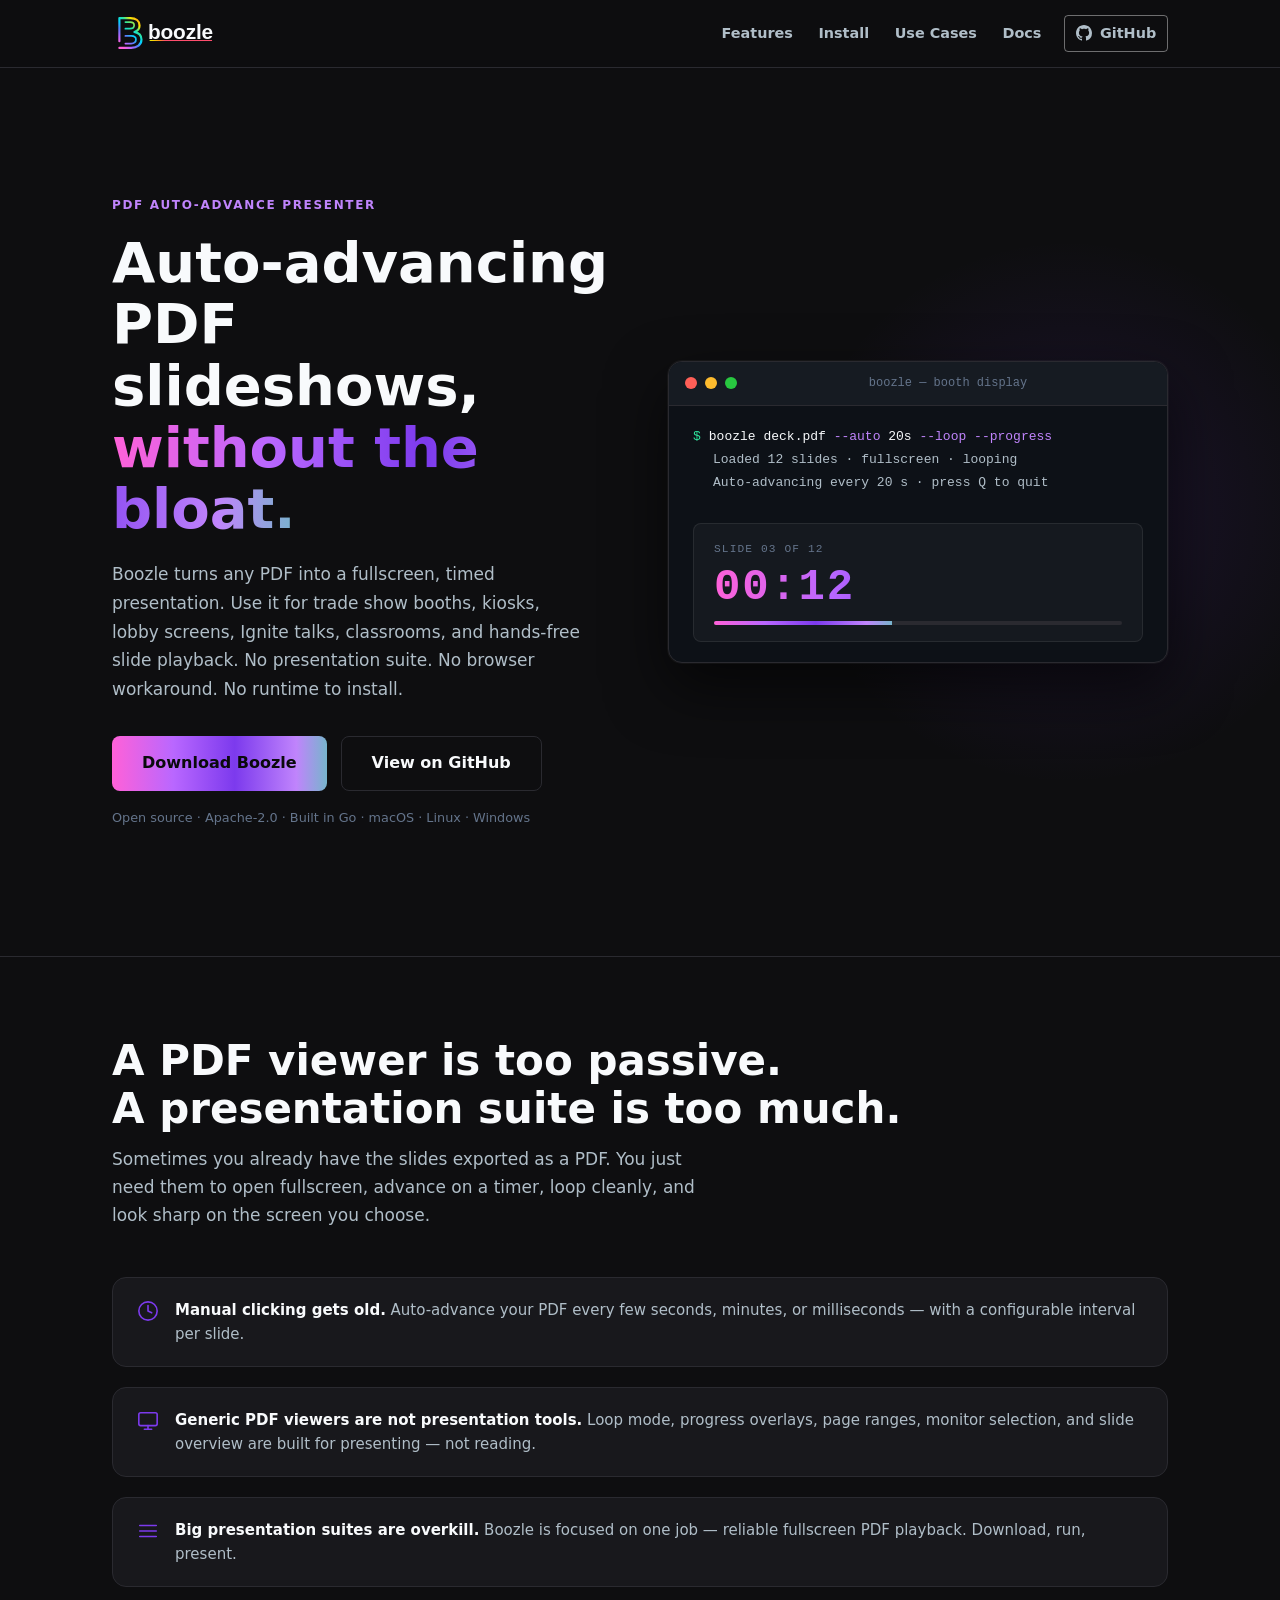
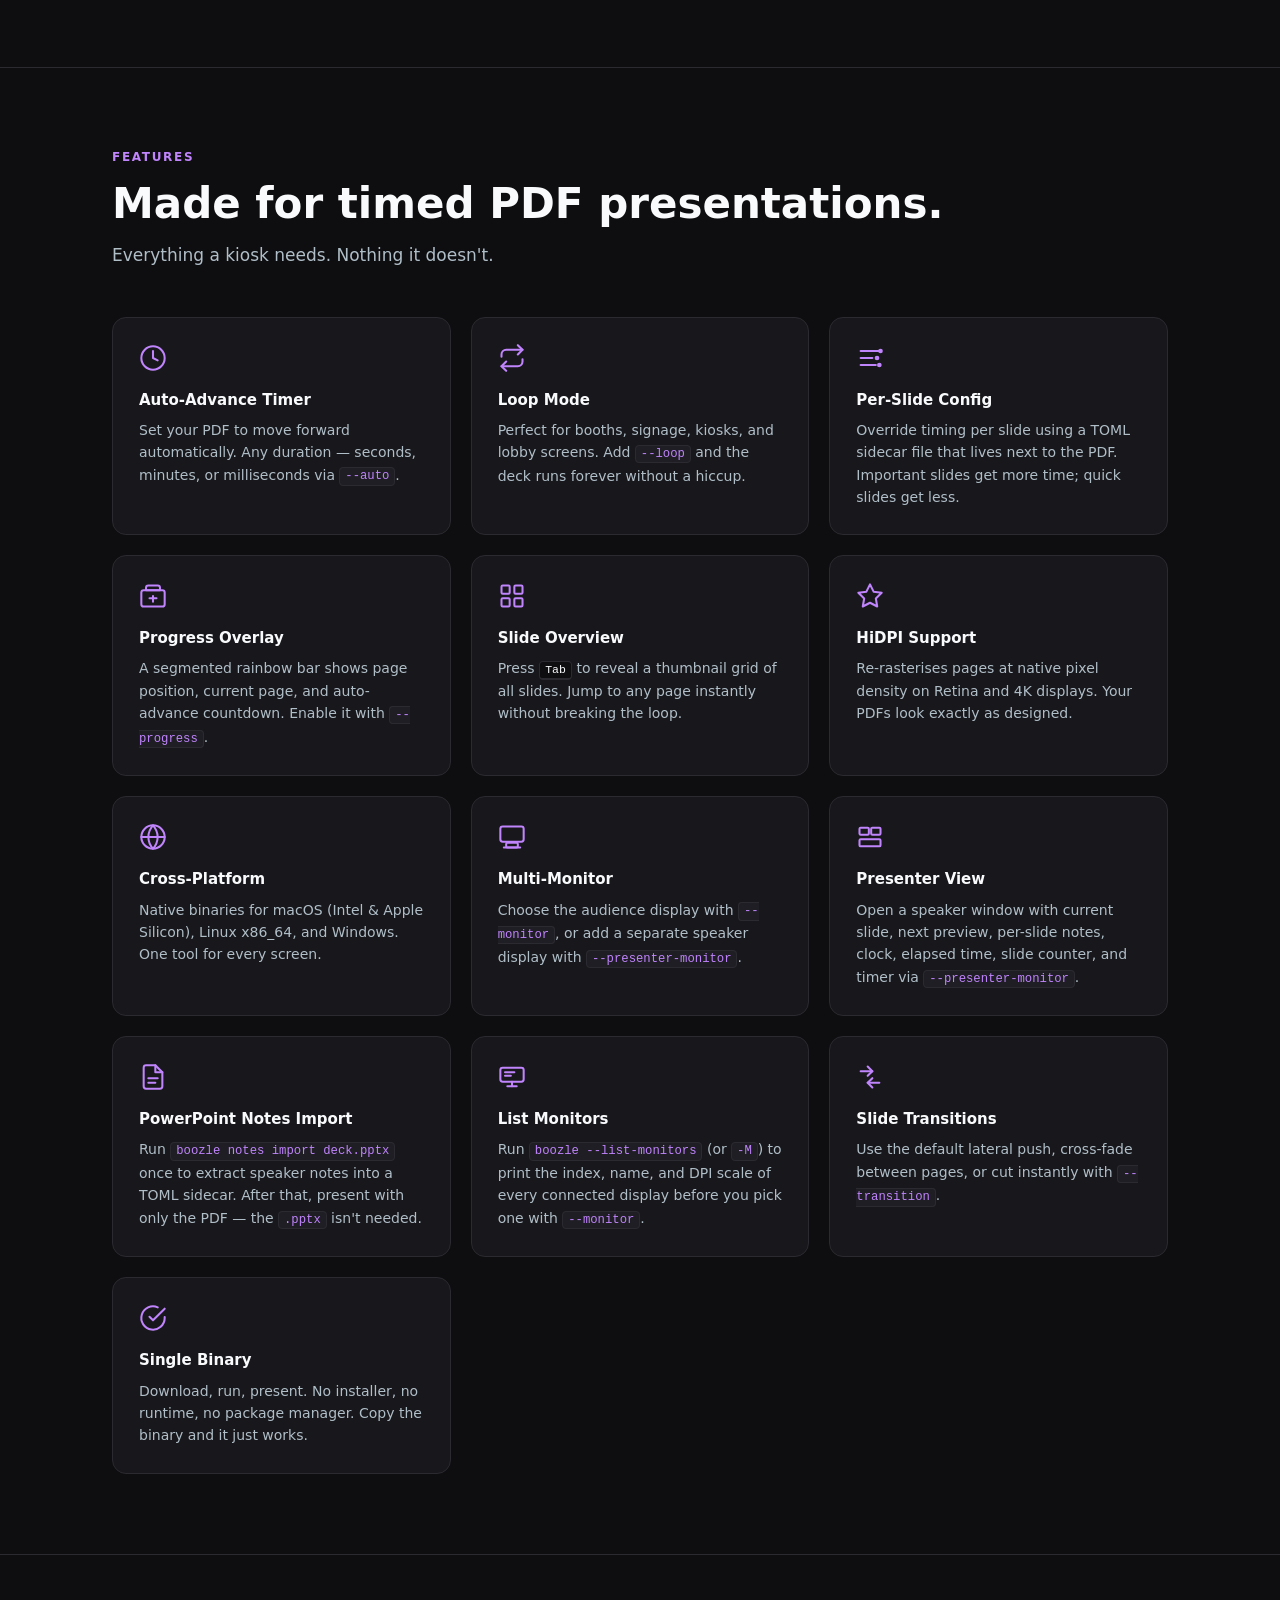
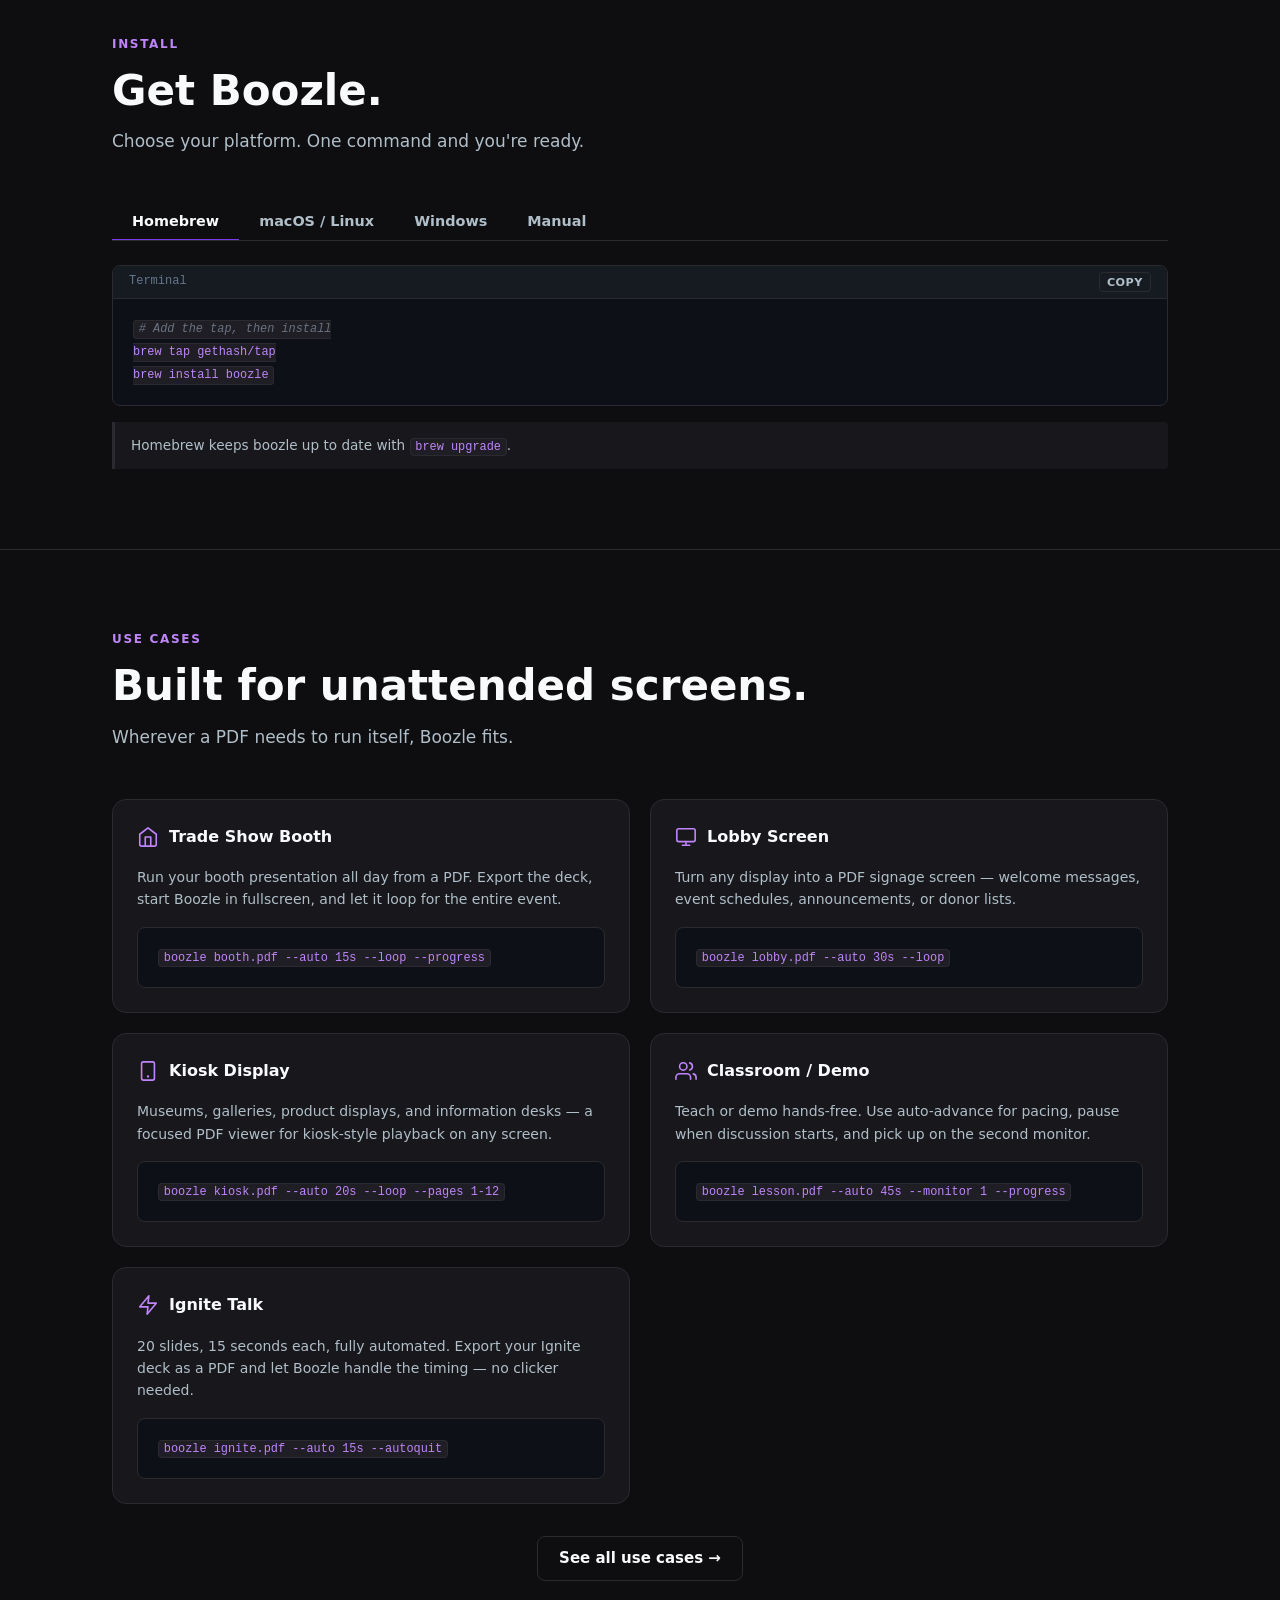
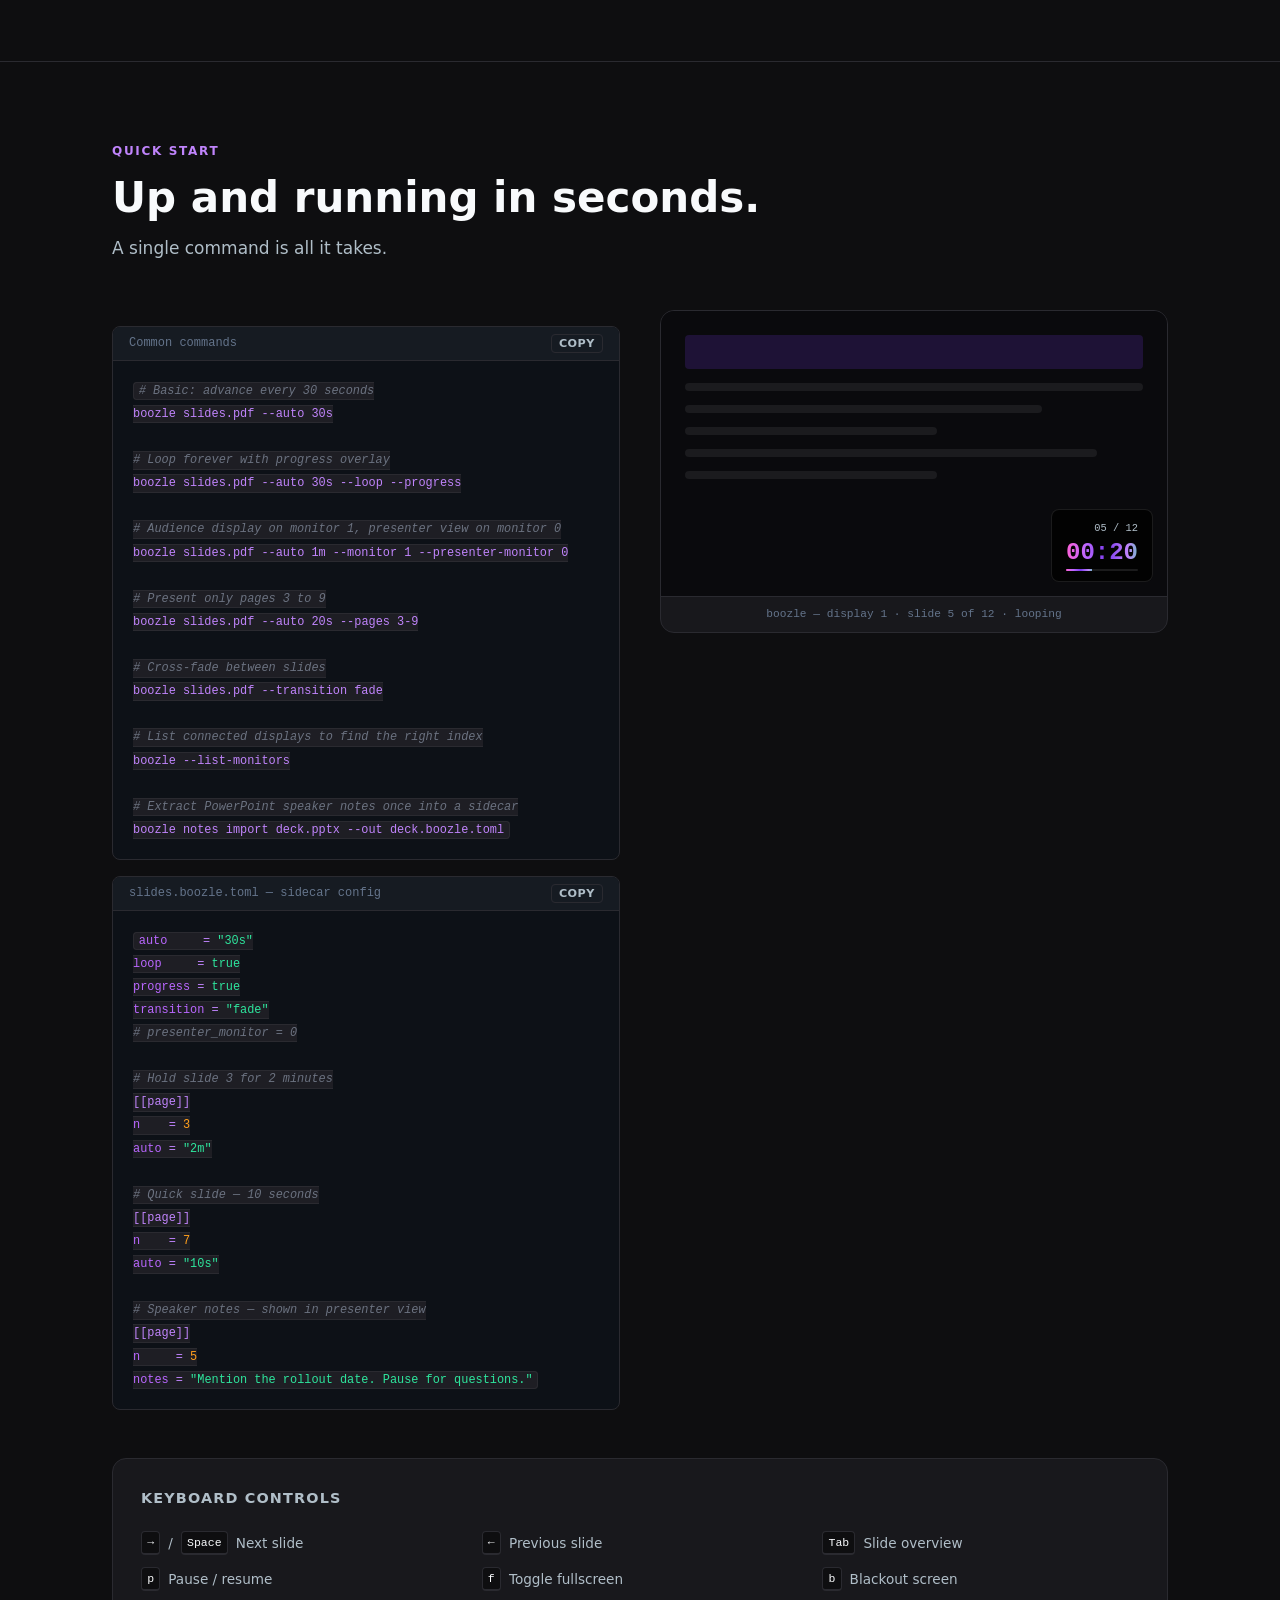
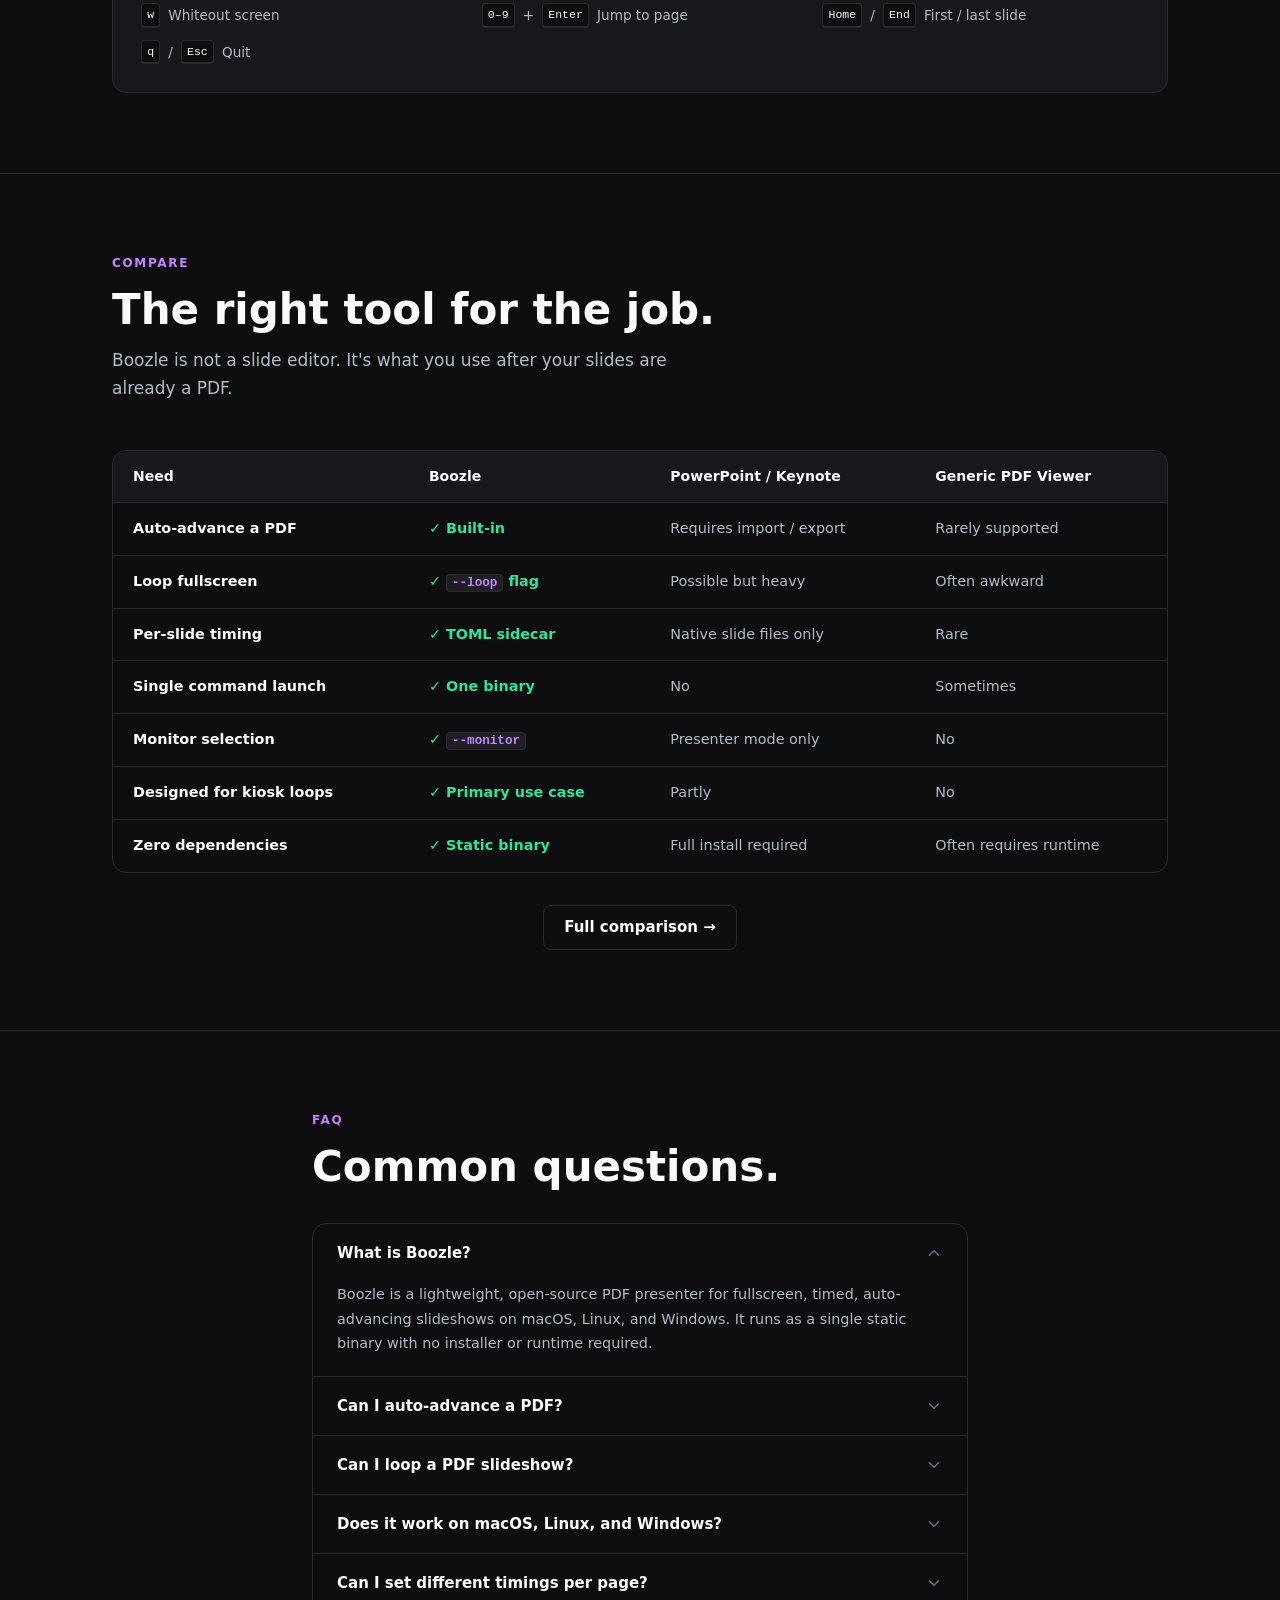
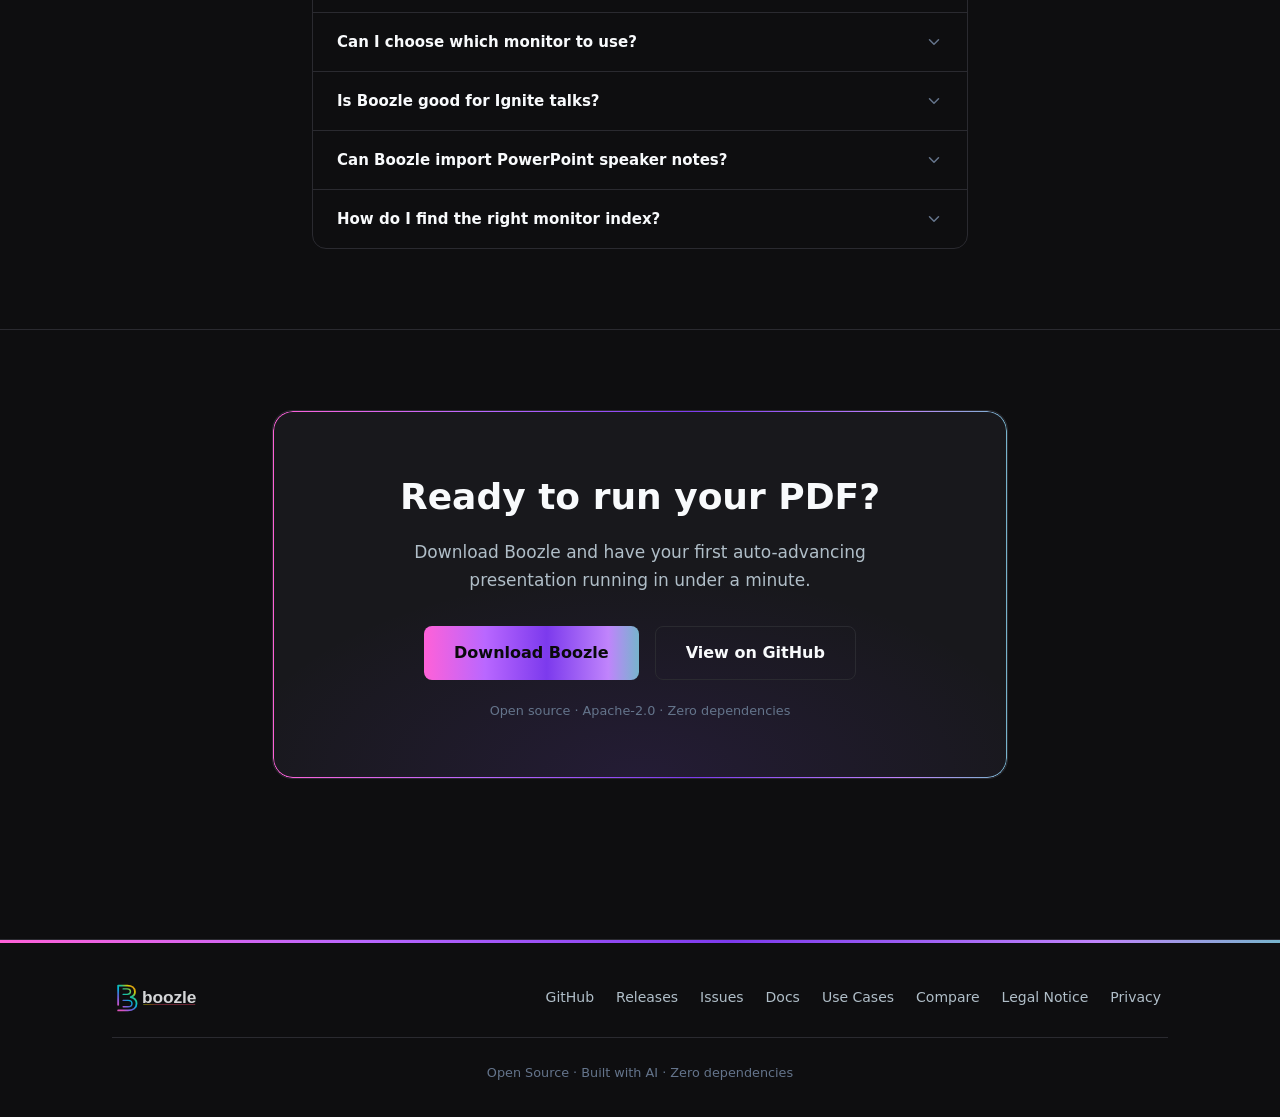
==== commit 08e02026: "Updates website to reflect boozle 1.2.0" ====
--- a/index.html
+++ b/index.html
@@ -80,6 +80,16 @@
             "@type": "Question",
             "name": "Is Boozle good for Ignite talks?",
             "acceptedAnswer": { "@type": "Answer", "text": "Yes. Boozle is ideal for Ignite talks — set --auto 15s on a 20-slide PDF and it advances every 15 seconds for a perfect 5-minute presentation. Add --autoquit so it exits cleanly after the last slide." }
+          },
+          {
+            "@type": "Question",
+            "name": "Can Boozle import PowerPoint speaker notes?",
+            "acceptedAnswer": { "@type": "Answer", "text": "Yes. Run boozle notes import deck.pptx to extract speaker notes once into a deck.boozle.toml sidecar. From then on you only need the PDF plus the sidecar — the PowerPoint file is no longer required at presentation time." }
+          },
+          {
+            "@type": "Question",
+            "name": "How do I find the right monitor index?",
+            "acceptedAnswer": { "@type": "Answer", "text": "Run boozle --list-monitors (or -M) to print the index, name, and DPI scale of every connected display, then pass the index you want to --monitor or --presenter-monitor." }
           }
         ]
       }
@@ -303,7 +313,24 @@
           <rect x="3" y="4" width="8" height="6" rx="1"/><rect x="13" y="4" width="8" height="6" rx="1"/><rect x="3" y="14" width="18" height="6" rx="1"/>
         </svg>
         <h3 class="feature-card__title">Presenter View</h3>
-        <p class="feature-card__body">Open a speaker window with current slide, next preview, clock, elapsed time, slide counter, and timer via <code>--presenter-monitor</code>.</p>
+        <p class="feature-card__body">Open a speaker window with current slide, next preview, per-slide notes, clock, elapsed time, slide counter, and timer via <code>--presenter-monitor</code>.</p>
+      </article>
+
+      <article class="feature-card anim-fade-up">
+        <svg class="feature-card__icon" viewBox="0 0 24 24" fill="none" stroke="currentColor" stroke-width="1.75" stroke-linecap="round" stroke-linejoin="round" aria-hidden="true">
+          <path d="M14 2H6a2 2 0 00-2 2v16a2 2 0 002 2h12a2 2 0 002-2V8z"/><polyline points="14 2 14 8 20 8"/><line x1="8" y1="13" x2="16" y2="13"/><line x1="8" y1="17" x2="14" y2="17"/>
+        </svg>
+        <h3 class="feature-card__title">PowerPoint Notes Import</h3>
+        <p class="feature-card__body">Run <code>boozle notes import deck.pptx</code> once to extract speaker notes into a TOML sidecar. After that, present with only the PDF — the <code>.pptx</code> isn't needed.</p>
+      </article>
+
+      <article class="feature-card anim-fade-up">
+        <svg class="feature-card__icon" viewBox="0 0 24 24" fill="none" stroke="currentColor" stroke-width="1.75" stroke-linecap="round" stroke-linejoin="round" aria-hidden="true">
+          <rect x="2" y="4" width="20" height="12" rx="2"/><line x1="8" y1="20" x2="16" y2="20"/><line x1="12" y1="16" x2="12" y2="20"/>
+          <line x1="6" y1="8" x2="14" y2="8"/><line x1="6" y1="11" x2="11" y2="11"/>
+        </svg>
+        <h3 class="feature-card__title">List Monitors</h3>
+        <p class="feature-card__body">Run <code>boozle --list-monitors</code> (or <code>-M</code>) to print the index, name, and DPI scale of every connected display before you pick one with <code>--monitor</code>.</p>
       </article>
 
       <article class="feature-card anim-fade-up">
@@ -522,7 +549,13 @@
 boozle slides.pdf <span class="tok-flag">--auto</span> 20s <span class="tok-flag">--pages</span> 3-9
 
 <span class="tok-comment"># Cross-fade between slides</span>
-boozle slides.pdf <span class="tok-flag">--transition</span> fade</code></pre>
+boozle slides.pdf <span class="tok-flag">--transition</span> fade
+
+<span class="tok-comment"># List connected displays to find the right index</span>
+boozle <span class="tok-flag">--list-monitors</span>
+
+<span class="tok-comment"># Extract PowerPoint speaker notes once into a sidecar</span>
+boozle notes import deck.pptx <span class="tok-flag">--out</span> deck.boozle.toml</code></pre>
         </div>
 
         <div class="code-block">
@@ -544,7 +577,12 @@
 <span class="tok-comment"># Quick slide — 10 seconds</span>
 <span class="tok-key">[[page]]</span>
 <span class="tok-attr">n</span>    = <span class="tok-num">7</span>
-<span class="tok-attr">auto</span> = <span class="tok-str">"10s"</span></code></pre>
+<span class="tok-attr">auto</span> = <span class="tok-str">"10s"</span>
+
+<span class="tok-comment"># Speaker notes — shown in presenter view</span>
+<span class="tok-key">[[page]]</span>
+<span class="tok-attr">n</span>     = <span class="tok-num">5</span>
+<span class="tok-attr">notes</span> = <span class="tok-str">"Mention the rollout date. Pause for questions."</span></code></pre>
         </div>
       </div>
 
@@ -745,6 +783,26 @@
         </div>
       </div>
 
+      <div class="faq-item">
+        <button class="faq-question" aria-expanded="false">
+          Can Boozle import PowerPoint speaker notes?
+          <svg class="faq-chevron" viewBox="0 0 24 24" fill="none" stroke="currentColor" stroke-width="2" stroke-linecap="round" stroke-linejoin="round" aria-hidden="true"><polyline points="6 9 12 15 18 9"/></svg>
+        </button>
+        <div class="faq-answer">
+          Yes. Run <code>boozle notes import deck.pptx</code> once to extract speaker notes into a <code>deck.boozle.toml</code> sidecar. From then on you only need the PDF plus the sidecar at presentation time — the <code>.pptx</code> file isn't needed. Old binary <code>.ppt</code> files should be converted to <code>.pptx</code> first.
+        </div>
+      </div>
+
+      <div class="faq-item">
+        <button class="faq-question" aria-expanded="false">
+          How do I find the right monitor index?
+          <svg class="faq-chevron" viewBox="0 0 24 24" fill="none" stroke="currentColor" stroke-width="2" stroke-linecap="round" stroke-linejoin="round" aria-hidden="true"><polyline points="6 9 12 15 18 9"/></svg>
+        </button>
+        <div class="faq-answer">
+          Run <code>boozle --list-monitors</code> (or <code>-M</code>) to print the index, name, and DPI scale of every connected display. Then pass the index you want to <code>--monitor</code> or <code>--presenter-monitor</code>.
+        </div>
+      </div>
+
     </div>
   </div>
 </section>
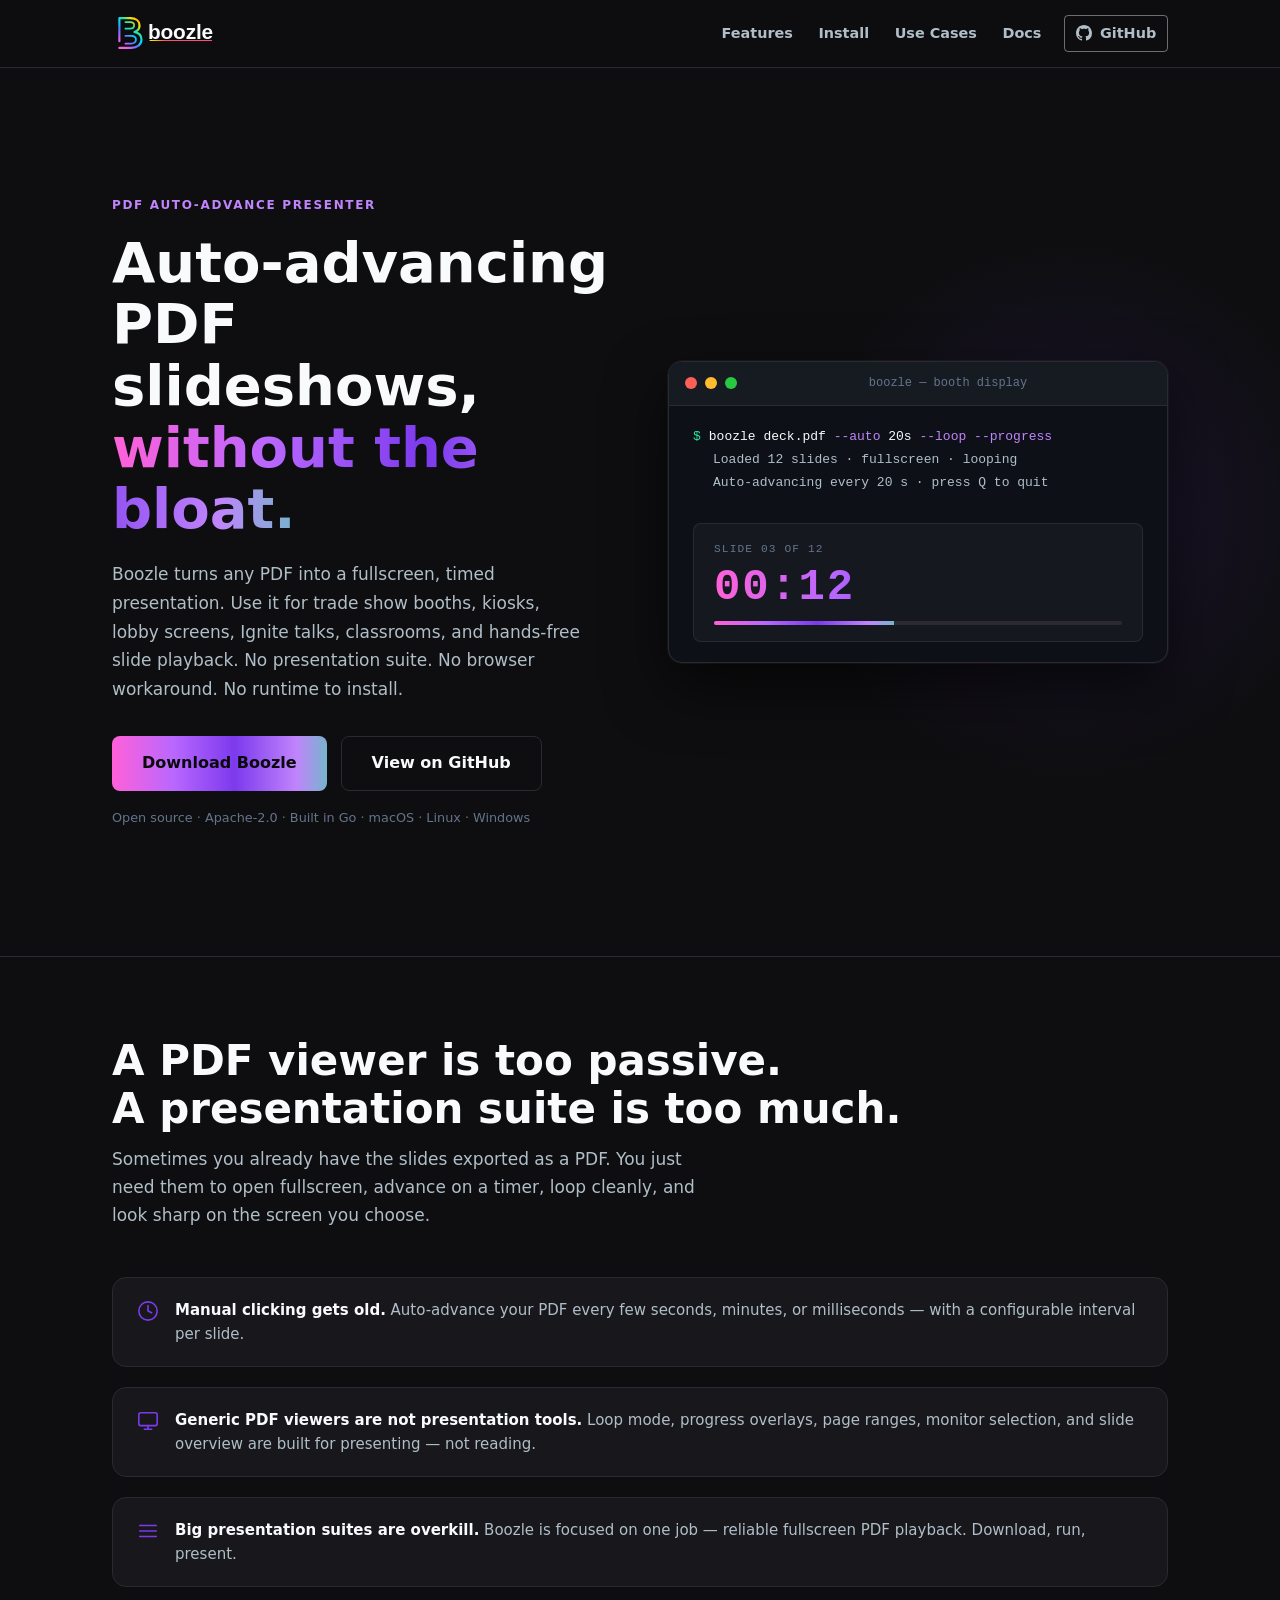
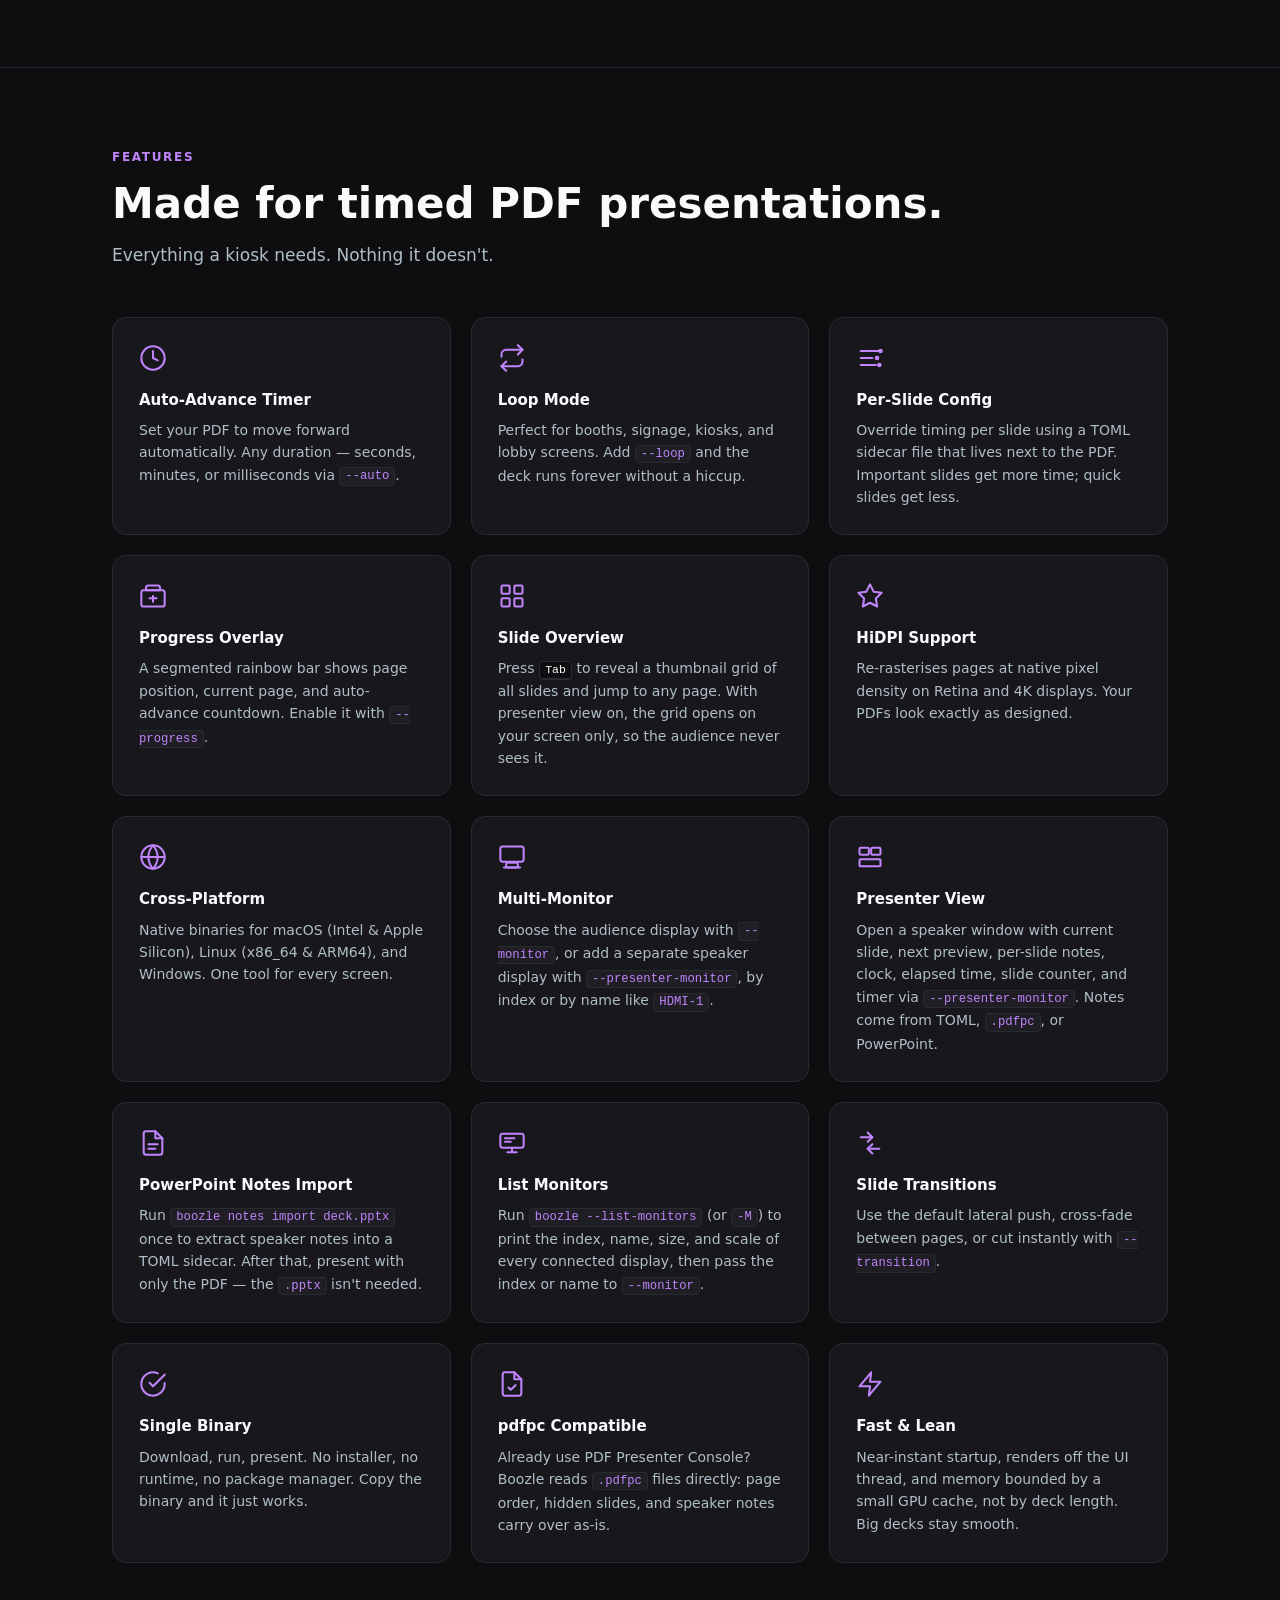
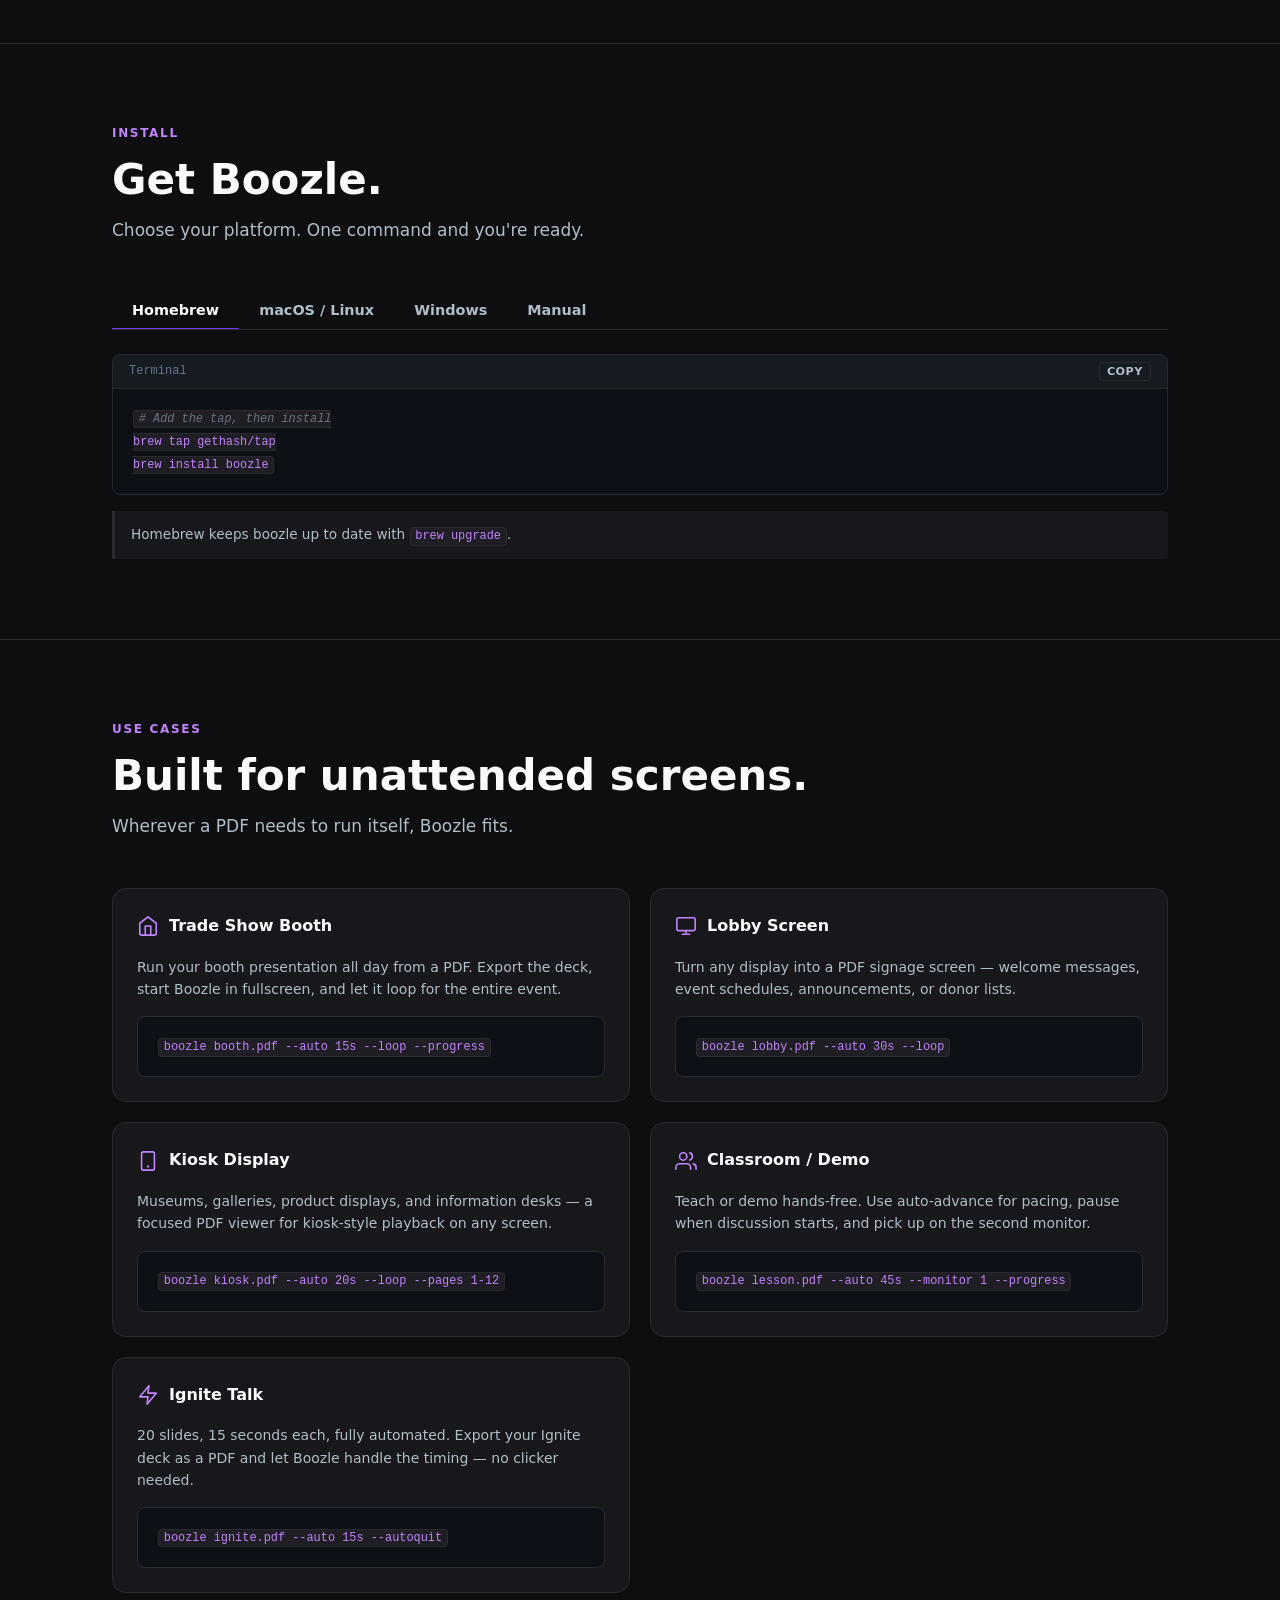
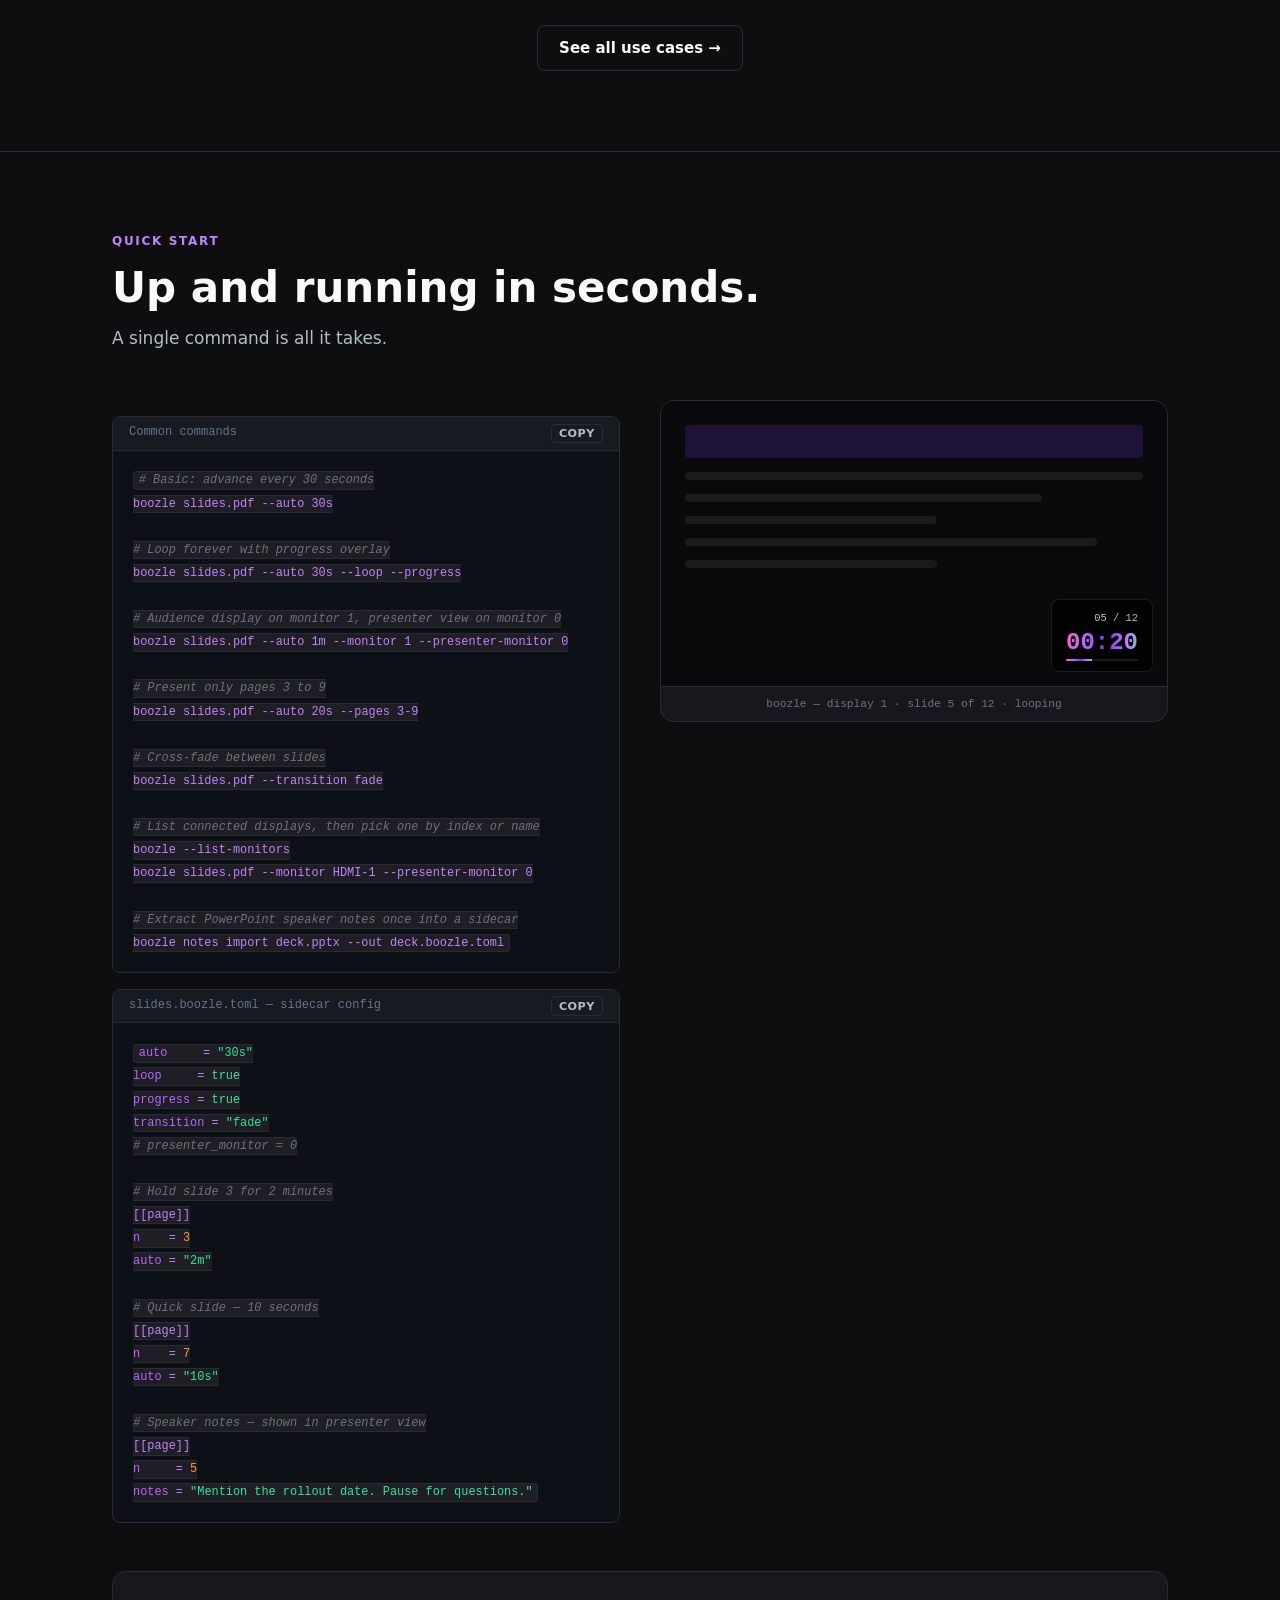
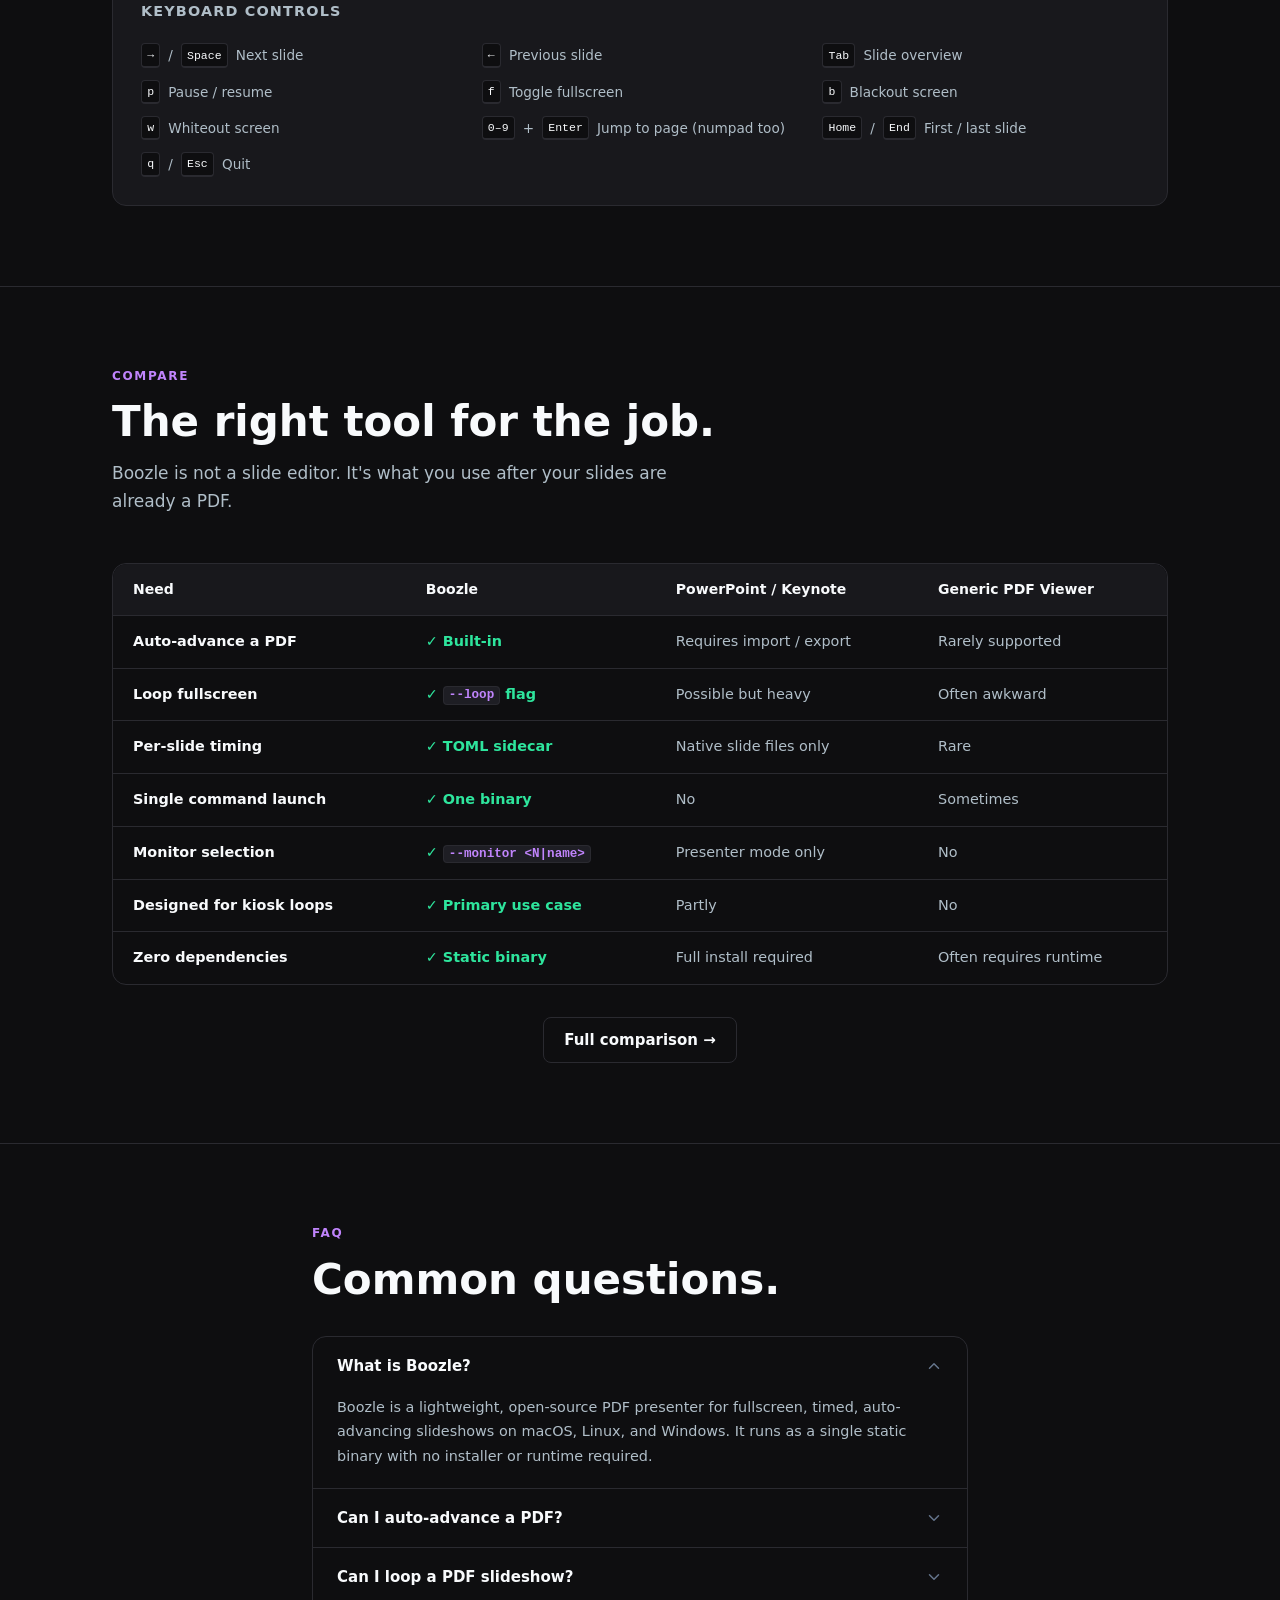
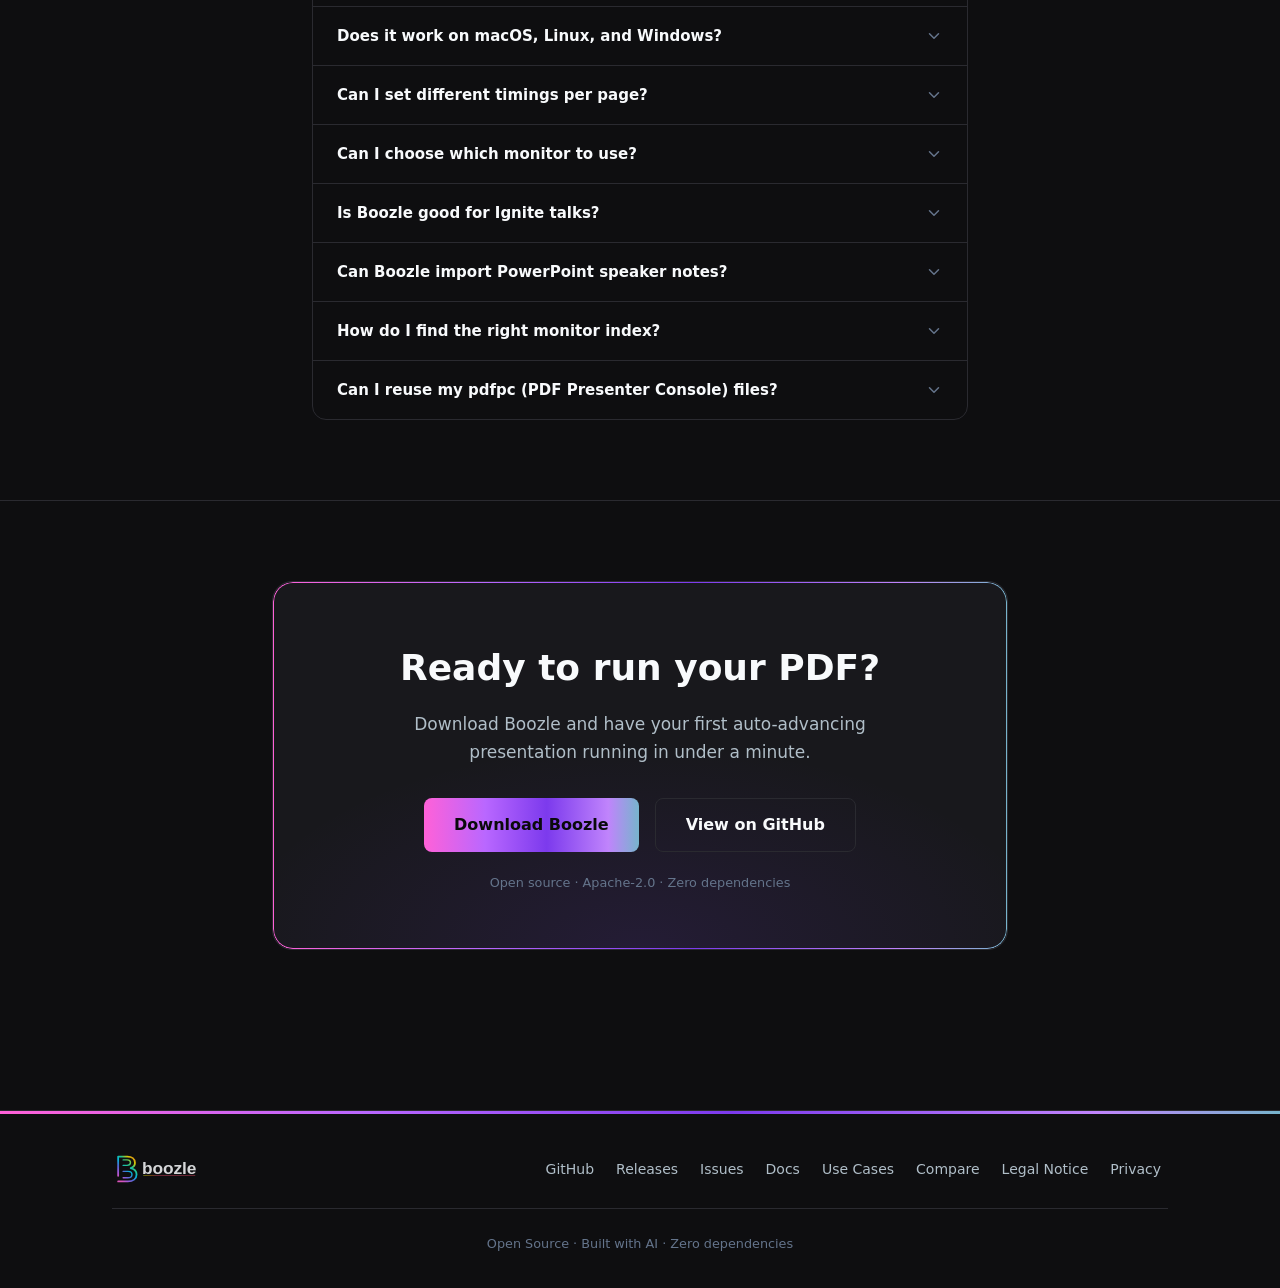
==== commit edde4e67: "Updates website to reflect boozle 1.3.0 - docs: "What's New in 1.3.0", monitors by name, pdfpc sidec" ====
--- a/index.html
+++ b/index.html
@@ -64,7 +64,7 @@
           {
             "@type": "Question",
             "name": "Does Boozle work on macOS, Linux, and Windows?",
-            "acceptedAnswer": { "@type": "Answer", "text": "Yes. Boozle provides native binaries for macOS (Intel and Apple Silicon), Linux x86_64, and Windows." }
+            "acceptedAnswer": { "@type": "Answer", "text": "Yes. Boozle provides native binaries for macOS (Intel and Apple Silicon), Linux (x86_64 and ARM64), and Windows." }
           },
           {
             "@type": "Question",
@@ -74,7 +74,7 @@
           {
             "@type": "Question",
             "name": "Can I choose which monitor to use?",
-            "acceptedAnswer": { "@type": "Answer", "text": "Yes. Use the --monitor flag followed by the display index (e.g. --monitor 1) to open the presentation on a specific connected display." }
+            "acceptedAnswer": { "@type": "Answer", "text": "Yes. Use the --monitor flag followed by the display index or name (e.g. --monitor 1 or --monitor HDMI-1) to open the presentation on a specific connected display." }
           },
           {
             "@type": "Question",
@@ -89,7 +89,12 @@
           {
             "@type": "Question",
             "name": "How do I find the right monitor index?",
-            "acceptedAnswer": { "@type": "Answer", "text": "Run boozle --list-monitors (or -M) to print the index, name, and DPI scale of every connected display, then pass the index you want to --monitor or --presenter-monitor." }
+            "acceptedAnswer": { "@type": "Answer", "text": "Run boozle --list-monitors (or -M) to print the index, name, size, and scale of every connected display, then pass the index or name you want to --monitor or --presenter-monitor. Names stay stable across reboots on macOS and Linux." }
+          },
+          {
+            "@type": "Question",
+            "name": "Can I reuse my pdfpc (PDF Presenter Console) files?",
+            "acceptedAnswer": { "@type": "Answer", "text": "Yes. Boozle loads deck.pdfpc next to deck.pdf automatically, or any .pdfpc file passed with --config. It uses the page order, skips hidden slides, and shows the notes in presenter view." }
           }
         ]
       }
@@ -279,7 +284,7 @@
           <rect x="3" y="3" width="7" height="7" rx="1"/><rect x="14" y="3" width="7" height="7" rx="1"/><rect x="3" y="14" width="7" height="7" rx="1"/><rect x="14" y="14" width="7" height="7" rx="1"/>
         </svg>
         <h3 class="feature-card__title">Slide Overview</h3>
-        <p class="feature-card__body">Press <kbd>Tab</kbd> to reveal a thumbnail grid of all slides. Jump to any page instantly without breaking the loop.</p>
+        <p class="feature-card__body">Press <kbd>Tab</kbd> to reveal a thumbnail grid of all slides and jump to any page. With presenter view on, the grid opens on your screen only, so the audience never sees it.</p>
       </article>
 
       <article class="feature-card anim-fade-up">
@@ -296,7 +301,7 @@
           <path d="M12 2a15.3 15.3 0 014 10 15.3 15.3 0 01-4 10 15.3 15.3 0 01-4-10 15.3 15.3 0 014-10z"/>
         </svg>
         <h3 class="feature-card__title">Cross-Platform</h3>
-        <p class="feature-card__body">Native binaries for macOS (Intel &amp; Apple Silicon), Linux x86_64, and Windows. One tool for every screen.</p>
+        <p class="feature-card__body">Native binaries for macOS (Intel &amp; Apple Silicon), Linux (x86_64 &amp; ARM64), and Windows. One tool for every screen.</p>
       </article>
 
       <article class="feature-card anim-fade-up">
@@ -305,7 +310,7 @@
           <line x1="5" y1="21" x2="19" y2="21"/>
         </svg>
         <h3 class="feature-card__title">Multi-Monitor</h3>
-        <p class="feature-card__body">Choose the audience display with <code>--monitor</code>, or add a separate speaker display with <code>--presenter-monitor</code>.</p>
+        <p class="feature-card__body">Choose the audience display with <code>--monitor</code>, or add a separate speaker display with <code>--presenter-monitor</code>, by index or by name like <code>HDMI-1</code>.</p>
       </article>
 
       <article class="feature-card anim-fade-up">
@@ -313,7 +318,7 @@
           <rect x="3" y="4" width="8" height="6" rx="1"/><rect x="13" y="4" width="8" height="6" rx="1"/><rect x="3" y="14" width="18" height="6" rx="1"/>
         </svg>
         <h3 class="feature-card__title">Presenter View</h3>
-        <p class="feature-card__body">Open a speaker window with current slide, next preview, per-slide notes, clock, elapsed time, slide counter, and timer via <code>--presenter-monitor</code>.</p>
+        <p class="feature-card__body">Open a speaker window with current slide, next preview, per-slide notes, clock, elapsed time, slide counter, and timer via <code>--presenter-monitor</code>. Notes come from TOML, <code>.pdfpc</code>, or PowerPoint.</p>
       </article>
 
       <article class="feature-card anim-fade-up">
@@ -330,7 +335,7 @@
           <line x1="6" y1="8" x2="14" y2="8"/><line x1="6" y1="11" x2="11" y2="11"/>
         </svg>
         <h3 class="feature-card__title">List Monitors</h3>
-        <p class="feature-card__body">Run <code>boozle --list-monitors</code> (or <code>-M</code>) to print the index, name, and DPI scale of every connected display before you pick one with <code>--monitor</code>.</p>
+        <p class="feature-card__body">Run <code>boozle --list-monitors</code> (or <code>-M</code>) to print the index, name, size, and scale of every connected display, then pass the index or name to <code>--monitor</code>.</p>
       </article>
 
       <article class="feature-card anim-fade-up">
@@ -347,6 +352,22 @@
         </svg>
         <h3 class="feature-card__title">Single Binary</h3>
         <p class="feature-card__body">Download, run, present. No installer, no runtime, no package manager. Copy the binary and it just works.</p>
+      </article>
+
+      <article class="feature-card anim-fade-up">
+        <svg class="feature-card__icon" viewBox="0 0 24 24" fill="none" stroke="currentColor" stroke-width="1.75" stroke-linecap="round" stroke-linejoin="round" aria-hidden="true">
+          <path d="M14 2H6a2 2 0 00-2 2v16a2 2 0 002 2h12a2 2 0 002-2V8z"/><polyline points="14 2 14 8 20 8"/><polyline points="9 15 11 17 15 13"/>
+        </svg>
+        <h3 class="feature-card__title">pdfpc Compatible</h3>
+        <p class="feature-card__body">Already use PDF Presenter Console? Boozle reads <code>.pdfpc</code> files directly: page order, hidden slides, and speaker notes carry over as-is.</p>
+      </article>
+
+      <article class="feature-card anim-fade-up">
+        <svg class="feature-card__icon" viewBox="0 0 24 24" fill="none" stroke="currentColor" stroke-width="1.75" stroke-linecap="round" stroke-linejoin="round" aria-hidden="true">
+          <polygon points="13 2 3 14 12 14 11 22 21 10 12 10 13 2"/>
+        </svg>
+        <h3 class="feature-card__title">Fast &amp; Lean</h3>
+        <p class="feature-card__body">Near-instant startup, renders off the UI thread, and memory bounded by a small GPU cache, not by deck length. Big decks stay smooth.</p>
       </article>
 
     </div>
@@ -392,7 +413,7 @@
         </div>
         <pre id="code-shell"><code>curl -fsSL https://github.com/gethash/boozle/releases/latest/download/install.sh | sh</code></pre>
       </div>
-      <p class="install-note">Downloads the latest release for your OS and architecture, verifies SHA-256 against <code>checksums.txt</code>, installs to <code>/usr/local/bin</code>, and falls back to <code>~/.local/bin</code>.</p>
+      <p class="install-note">Downloads the latest release for your OS and architecture, verifies SHA-256 against <code>checksums.txt</code>, installs to <code>/usr/local/bin</code>, and falls back to <code>~/.local/bin</code>. On macOS it also clears the quarantine flag, so Gatekeeper won't block the first launch.</p>
     </div>
 
     <!-- Windows -->
@@ -416,17 +437,17 @@
             <li><strong>macOS Apple Silicon</strong> — <code>boozle_vX.Y.Z_darwin-arm64.tar.gz</code></li>
             <li><strong>macOS Intel</strong> — <code>boozle_vX.Y.Z_darwin-amd64.tar.gz</code></li>
             <li><strong>Linux x86_64</strong> — <code>boozle_vX.Y.Z_linux-amd64.tar.gz</code></li>
-            <li><strong>Windows</strong> — <code>boozle_vX.Y.Z_windows-amd64.zip</code></li>
+            <li><strong>Linux ARM64</strong> — <code>boozle_vX.Y.Z_linux-arm64.tar.gz</code></li>
+            <li><strong>Windows x86_64</strong> — <code>boozle_vX.Y.Z_windows-amd64.zip</code></li>
           </ul>
         </li>
         <li>Verify the archive with the release's <code>checksums.txt</code>.</li>
-        <li>Make it executable and move it onto your PATH (macOS / Linux):
+        <li>Extract it and move the binary onto your PATH (macOS / Linux):
           <div class="code-block" style="margin-top: 0.5rem;">
             <pre><code>tar -xzf boozle_vX.Y.Z_darwin-arm64.tar.gz
-chmod +x boozle
-mv boozle /usr/local/bin/boozle</code></pre>
+sudo mv boozle_vX.Y.Z_darwin-arm64/boozle /usr/local/bin/boozle</code></pre>
           </div>
-          <p class="install-note" style="margin-top: 0.5rem;">On macOS, if Gatekeeper blocks the first launch, right-click the binary → Open, then confirm. Subsequent launches work normally.</p>
+          <p class="install-note" style="margin-top: 0.5rem;">On macOS, a browser download may be blocked by Gatekeeper on first launch. Right-click the binary → Open, then confirm, or run <code>xattr -d com.apple.quarantine</code> on it once. See <a href="docs.html#platform-notes">Platform Notes</a>.</p>
         </li>
         <li>Verify: <code>boozle --version</code></li>
       </ol>
@@ -551,8 +572,9 @@
 <span class="tok-comment"># Cross-fade between slides</span>
 boozle slides.pdf <span class="tok-flag">--transition</span> fade
 
-<span class="tok-comment"># List connected displays to find the right index</span>
+<span class="tok-comment"># List connected displays, then pick one by index or name</span>
 boozle <span class="tok-flag">--list-monitors</span>
+boozle slides.pdf <span class="tok-flag">--monitor</span> HDMI-1 <span class="tok-flag">--presenter-monitor</span> 0
 
 <span class="tok-comment"># Extract PowerPoint speaker notes once into a sidecar</span>
 boozle notes import deck.pptx <span class="tok-flag">--out</span> deck.boozle.toml</code></pre>
@@ -623,7 +645,7 @@
         <div class="keybind"><kbd>f</kbd> <span>Toggle fullscreen</span></div>
         <div class="keybind"><kbd>b</kbd> <span>Blackout screen</span></div>
         <div class="keybind"><kbd>w</kbd> <span>Whiteout screen</span></div>
-        <div class="keybind"><kbd>0–9</kbd> + <kbd>Enter</kbd> <span>Jump to page</span></div>
+        <div class="keybind"><kbd>0–9</kbd> + <kbd>Enter</kbd> <span>Jump to page (numpad too)</span></div>
         <div class="keybind"><kbd>Home</kbd> / <kbd>End</kbd> <span>First / last slide</span></div>
         <div class="keybind"><kbd>q</kbd> / <kbd>Esc</kbd> <span>Quit</span></div>
       </div>
@@ -677,7 +699,7 @@
           </tr>
           <tr>
             <td>Monitor selection</td>
-            <td class="col-boozle check">✓ <code>--monitor</code></td>
+            <td class="col-boozle check">✓ <code>--monitor &lt;N|name&gt;</code></td>
             <td class="col-other partial">Presenter mode only</td>
             <td class="col-other cross">No</td>
           </tr>
@@ -749,7 +771,7 @@
           <svg class="faq-chevron" viewBox="0 0 24 24" fill="none" stroke="currentColor" stroke-width="2" stroke-linecap="round" stroke-linejoin="round" aria-hidden="true"><polyline points="6 9 12 15 18 9"/></svg>
         </button>
         <div class="faq-answer">
-          Yes. Boozle provides native binaries for macOS (Intel and Apple Silicon), Linux x86_64, and Windows. Install via Homebrew, shell script, PowerShell, or manual download.
+          Yes. Boozle provides native binaries for macOS (Intel and Apple Silicon), Linux (x86_64 and ARM64), and Windows. Install via Homebrew, shell script, PowerShell, or manual download.
         </div>
       </div>
 
@@ -769,7 +791,7 @@
           <svg class="faq-chevron" viewBox="0 0 24 24" fill="none" stroke="currentColor" stroke-width="2" stroke-linecap="round" stroke-linejoin="round" aria-hidden="true"><polyline points="6 9 12 15 18 9"/></svg>
         </button>
         <div class="faq-answer">
-          Yes. Use <code>--monitor 1</code> (or any display index) to open the presentation on a specific connected display. Display 0 is the primary screen.
+          Yes. Use <code>--monitor 1</code> (any display index) or <code>--monitor HDMI-1</code> (a display name, or any unique part of it) to open the presentation on a specific connected display. Display 0 is the primary screen.
         </div>
       </div>
 
@@ -799,7 +821,17 @@
           <svg class="faq-chevron" viewBox="0 0 24 24" fill="none" stroke="currentColor" stroke-width="2" stroke-linecap="round" stroke-linejoin="round" aria-hidden="true"><polyline points="6 9 12 15 18 9"/></svg>
         </button>
         <div class="faq-answer">
-          Run <code>boozle --list-monitors</code> (or <code>-M</code>) to print the index, name, and DPI scale of every connected display. Then pass the index you want to <code>--monitor</code> or <code>--presenter-monitor</code>.
+          Run <code>boozle --list-monitors</code> (or <code>-M</code>) to print the index, name, size, and scale of every connected display. Then pass the index or name you want to <code>--monitor</code> or <code>--presenter-monitor</code>. Names stay stable across reboots on macOS and Linux.
+        </div>
+      </div>
+
+      <div class="faq-item">
+        <button class="faq-question" aria-expanded="false">
+          Can I reuse my pdfpc (PDF Presenter Console) files?
+          <svg class="faq-chevron" viewBox="0 0 24 24" fill="none" stroke="currentColor" stroke-width="2" stroke-linecap="round" stroke-linejoin="round" aria-hidden="true"><polyline points="6 9 12 15 18 9"/></svg>
+        </button>
+        <div class="faq-answer">
+          Yes. Boozle loads <code>deck.pdfpc</code> next to <code>deck.pdf</code> automatically, or any <code>.pdfpc</code> file passed with <code>--config</code>. It uses the page order, skips hidden slides, and shows the notes in presenter view. See <a href="docs.html#pdfpc">pdfpc Sidecars</a>.
         </div>
       </div>
 
--- a/assets/css/style.css
+++ b/assets/css/style.css
@@ -1396,6 +1396,17 @@
   margin-bottom: 1rem;
 }
 
+.docs-section ul {
+  list-style: disc;
+  padding-left: 1.25rem;
+  margin-bottom: 1rem;
+  font-size: 0.9375rem;
+  color: var(--color-text-muted);
+  line-height: 1.7;
+}
+
+.docs-section li + li { margin-top: 0.375rem; }
+
 .legal-main {
   padding-block: 4rem;
   max-width: 820px;
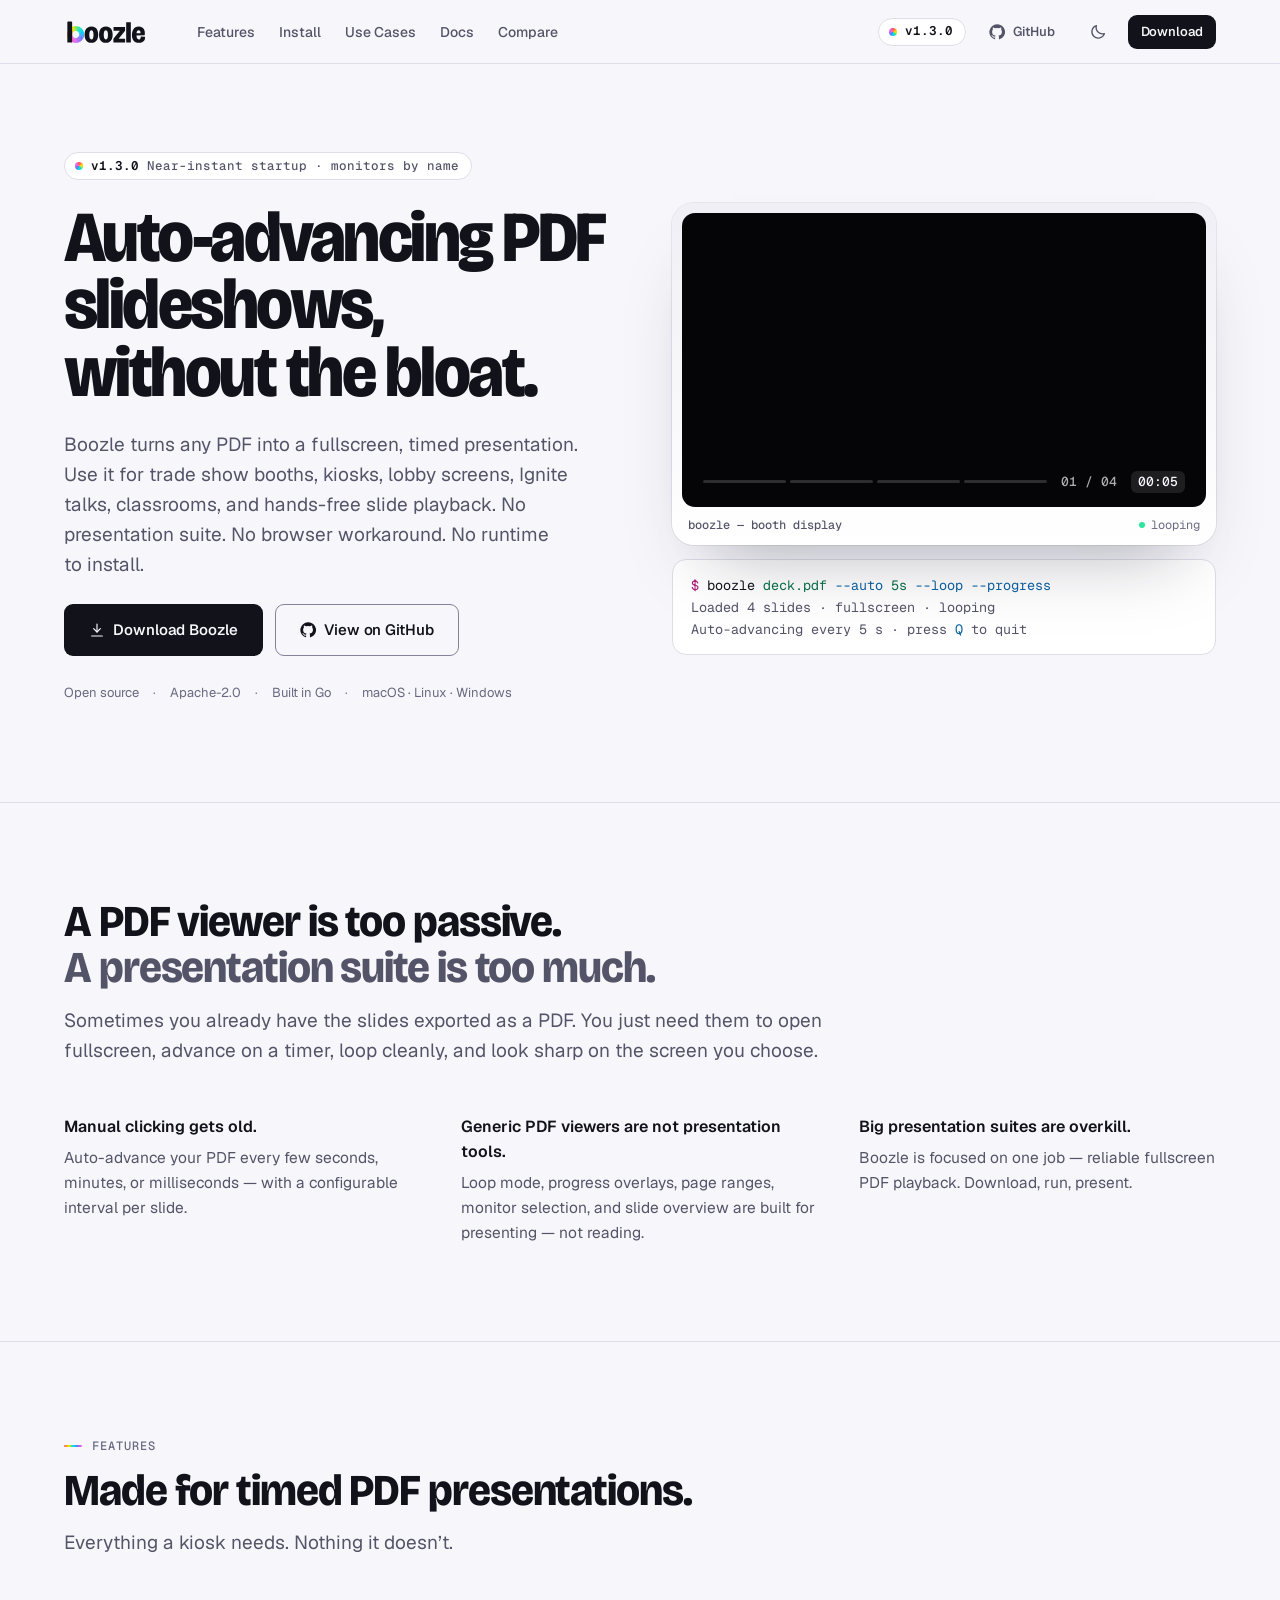
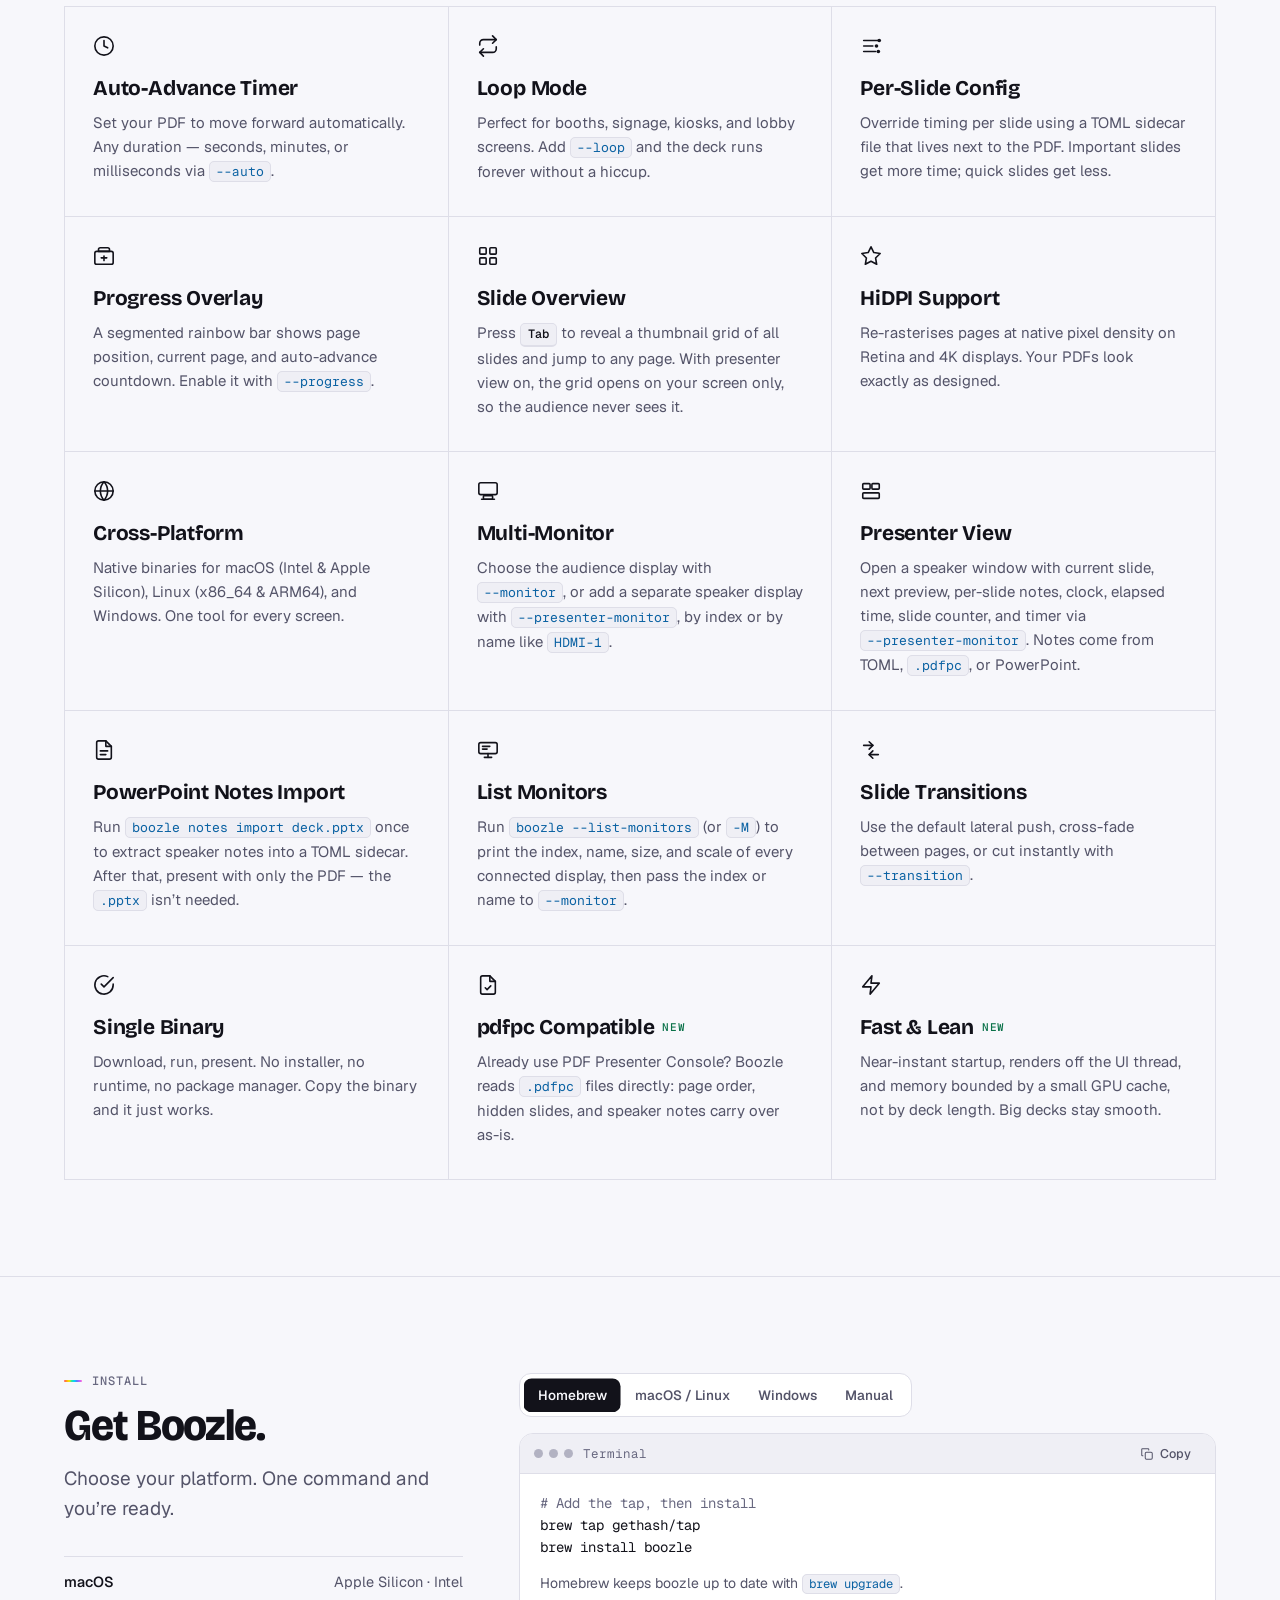
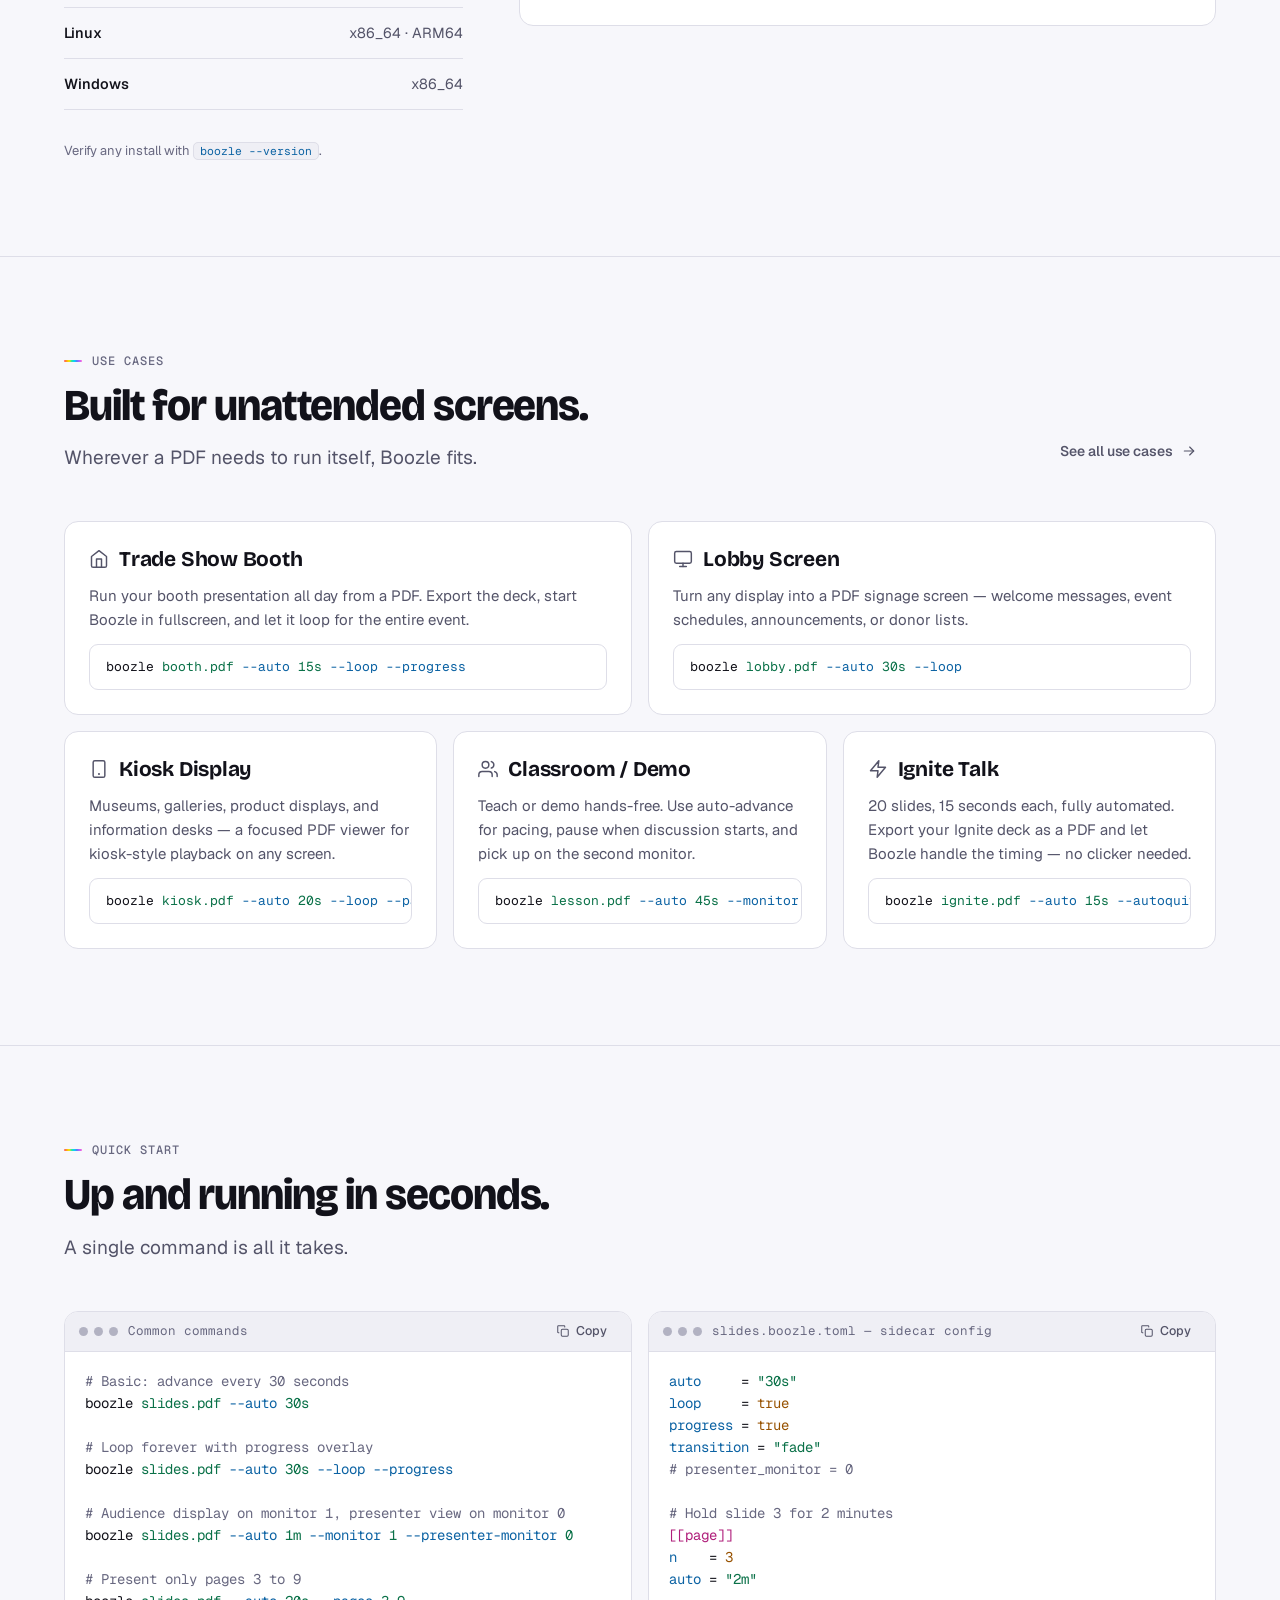
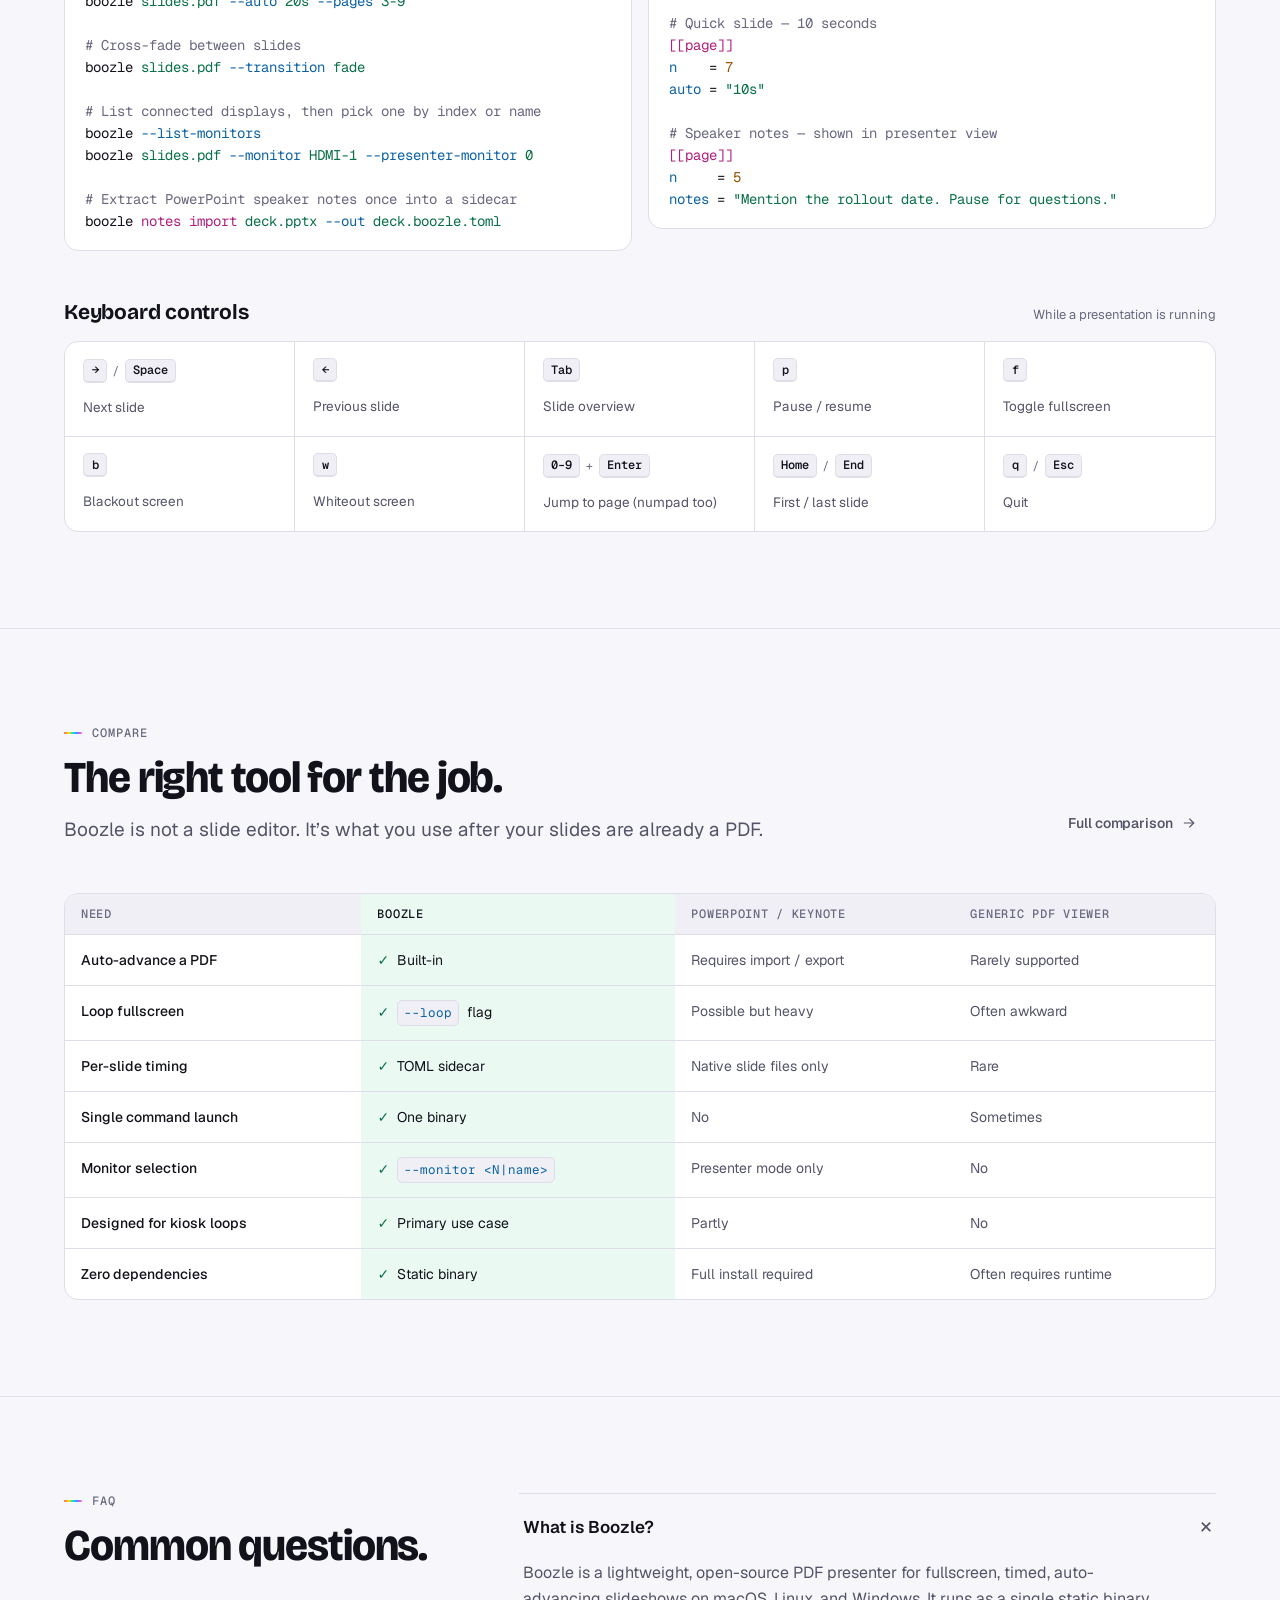
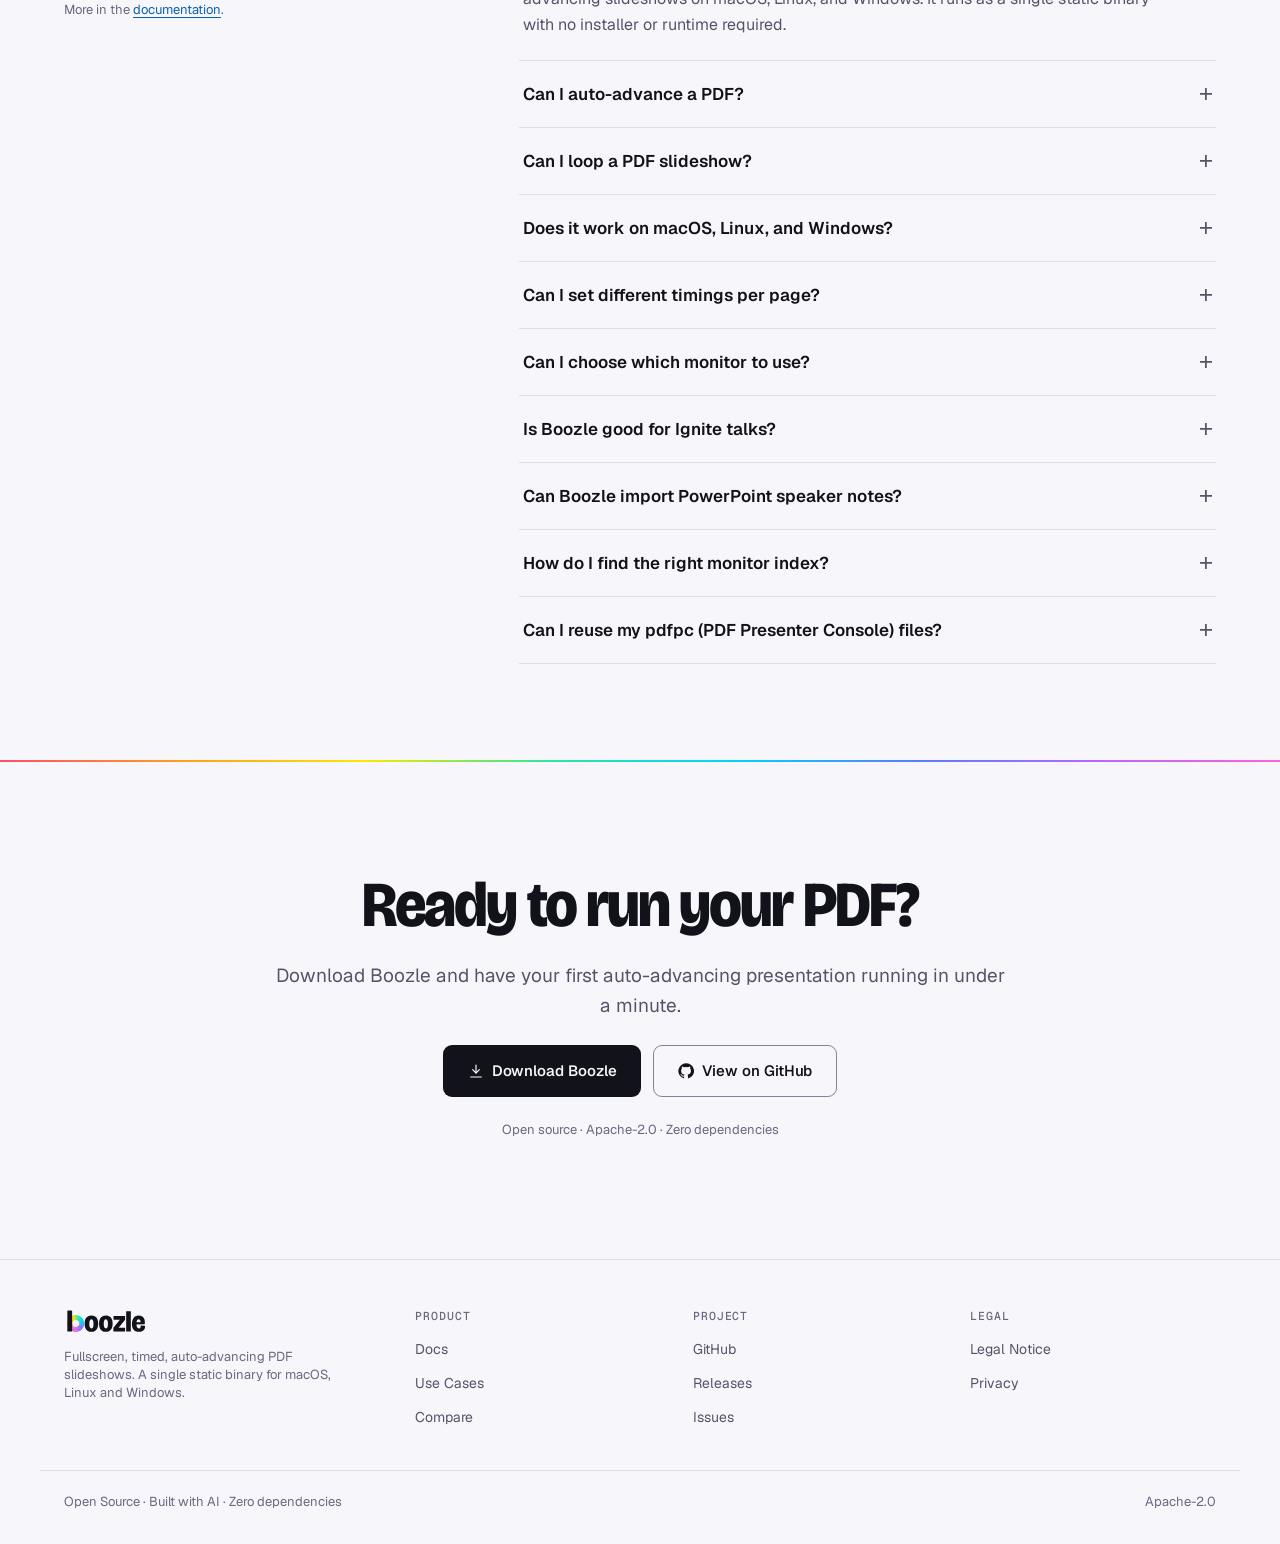
==== commit a45b2e28: "Redesigns site on the new Boozle design system New identity ("the timer is the brand"): spectrum "b"" ====
--- a/index.html
+++ b/index.html
@@ -11,7 +11,6 @@
   <meta property="og:title"       content="Boozle — Auto-Advancing PDF Slideshows, Without the Bloat">
   <meta property="og:description" content="Single binary. No runtime. Auto-advance, loop, per-slide timing, HiDPI rendering.">
   <meta property="og:url"         content="https://boozle.io/">
-  <meta property="og:image"       content="logos/logo.png">
 
   <!-- Twitter Card -->
   <meta name="twitter:card"        content="summary_large_image">
@@ -19,12 +18,20 @@
   <meta name="twitter:description" content="Single binary. No runtime. Auto-advance, loop, per-slide timing, HiDPI rendering.">
 
   <!-- Canonical -->
+  <meta property="og:image"        content="https://boozle.io/assets/og/boozle-og.png">
+  <meta property="og:image:width"  content="1200">
+  <meta property="og:image:height" content="630">
+  <meta property="og:image:alt"    content="Boozle — auto-advancing PDF slideshows, without the bloat.">
+  <meta name="twitter:image"       content="https://boozle.io/assets/og/boozle-og.png">
   <link rel="canonical" href="https://boozle.io/">
-
-  <!-- Favicon -->
+  <meta name="theme-color" content="#0b0b12" media="(prefers-color-scheme: dark)">
+  <meta name="theme-color" content="#f7f7fb" media="(prefers-color-scheme: light)">
   <link rel="icon" type="image/svg+xml" href="logos/favicon.svg">
-  <link rel="alternate icon"            href="logos/favicon.png">
-
+  <link rel="alternate icon" href="logos/favicon.png">
+  <link rel="apple-touch-icon" href="logos/apple-touch-icon.png">
+  <link rel="preload" href="assets/fonts/BricolageGrotesque-Variable.woff2" as="font" type="font/woff2" crossorigin>
+  <link rel="preload" href="assets/fonts/Geist-Variable.woff2" as="font" type="font/woff2" crossorigin>
+  <script>try{var t=localStorage.getItem('boozle-theme');if(t==='light'||t==='dark')document.documentElement.setAttribute('data-theme',t)}catch(e){}</script>
   <link rel="stylesheet" href="assets/css/style.css">
 
   <!-- Structured Data -->
@@ -102,788 +109,133 @@
   }
   </script>
 </head>
-<body>
-
-<!-- ══════════════════════════════════════════════════════════
-     HEADER
-══════════════════════════════════════════════════════════ -->
-<header class="site-header">
-  <div class="container">
-    <a href="index.html" class="nav-logo" aria-label="Boozle home">
-      <img src="logos/logo.svg" alt="boozle" width="160" height="48">
-    </a>
-    <button class="nav-toggle" aria-expanded="false" aria-controls="nav-links" aria-label="Toggle navigation">
-      <svg width="22" height="22" viewBox="0 0 24 24" fill="none" stroke="currentColor" stroke-width="2" stroke-linecap="round">
-        <line x1="3" y1="6"  x2="21" y2="6"/>
-        <line x1="3" y1="12" x2="21" y2="12"/>
-        <line x1="3" y1="18" x2="21" y2="18"/>
-      </svg>
-    </button>
-    <nav id="nav-links" class="nav-links" aria-label="Primary">
-      <a href="#features">Features</a>
-      <a href="#install">Install</a>
-      <a href="#use-cases">Use Cases</a>
-      <a href="docs.html">Docs</a>
-      <a href="https://github.com/gethash/boozle" class="btn btn--github btn--sm" target="_blank" rel="noopener"><svg height="16" width="16" viewBox="0 0 16 16" aria-hidden="true" fill="currentColor"><path d="M8 0C3.58 0 0 3.58 0 8c0 3.54 2.29 6.53 5.47 7.59.4.07.55-.17.55-.38 0-.19-.01-.82-.01-1.49-2.01.37-2.53-.49-2.69-.94-.09-.23-.48-.94-.82-1.13-.28-.15-.68-.52-.01-.53.63-.01 1.08.58 1.23.82.72 1.21 1.87.87 2.33.66.07-.52.28-.87.51-1.07-1.78-.2-3.64-.89-3.64-3.95 0-.87.31-1.59.82-2.15-.08-.2-.36-1.02.08-2.12 0 0 .67-.21 2.2.82.64-.18 1.32-.27 2-.27.68 0 1.36.09 2 .27 1.53-1.04 2.2-.82 2.2-.82.44 1.1.16 1.92.08 2.12.51.56.82 1.27.82 2.15 0 3.07-1.87 3.75-3.65 3.95.29.25.54.73.54 1.48 0 1.07-.01 1.93-.01 2.2 0 .21.15.46.55.38A8.013 8.013 0 0016 8c0-4.42-3.58-8-8-8z"/></svg>GitHub</a>
-    </nav>
-  </div>
+<body class="bz pg">
+<a class="bz-skip" href="#main">Skip to content</a>
+<header class="bz-header"><div class="bz-header__inner">
+<a class="bz-header__logo" href="index.html" aria-label="Boozle home"><svg style="height:26px;width:auto;display:block" xmlns="http://www.w3.org/2000/svg" viewBox="0 2 208 62" role="img" aria-label="Boozle" class="bz-logo"><g fill="none" stroke-width="11.4"><path d="M15.62 46.1A14.3 14.3 0 0 1 14.56 43.84" stroke="#ff5467"/><path d="M14.79 44.42A14.3 14.3 0 0 1 14.04 42.05" stroke="#ff615a"/><path d="M14.19 42.65A14.3 14.3 0 0 1 13.75 40.2" stroke="#ff6e4d"/><path d="M13.82 40.82A14.3 14.3 0 0 1 13.71 38.33" stroke="#ff7b40"/><path d="M13.7 38.95A14.3 14.3 0 0 1 13.92 36.47" stroke="#ff8833"/><path d="M13.82 37.09A14.3 14.3 0 0 1 14.36 34.65" stroke="#ff9526"/><path d="M14.19 35.25A14.3 14.3 0 0 1 15.04 32.91" stroke="#ffa21b"/><path d="M14.79 33.48A14.3 14.3 0 0 1 15.94 31.27" stroke="#fead17"/><path d="M15.62 31.8A14.3 14.3 0 0 1 17.05 29.76" stroke="#fdb912"/><path d="M16.65 30.25A14.3 14.3 0 0 1 18.34 28.41" stroke="#fcc50e"/><path d="M17.89 28.84A14.3 14.3 0 0 1 19.8 27.24" stroke="#fbd109"/><path d="M19.29 27.61A14.3 14.3 0 0 1 21.4 26.27" stroke="#fadc05"/><path d="M20.85 26.57A14.3 14.3 0 0 1 23.11 25.51" stroke="#f9e800"/><path d="M22.53 25.74A14.3 14.3 0 0 1 24.9 24.99" stroke="#dbe817"/><path d="M24.3 25.14A14.3 14.3 0 0 1 26.75 24.71" stroke="#bbe830"/><path d="M26.13 24.77A14.3 14.3 0 0 1 28.62 24.67" stroke="#9ae749"/><path d="M28 24.65A14.3 14.3 0 0 1 30.48 24.87" stroke="#7ae662"/><path d="M29.87 24.77A14.3 14.3 0 0 1 32.3 25.31" stroke="#5ae67b"/><path d="M31.7 25.14A14.3 14.3 0 0 1 34.04 25.99" stroke="#3ae594"/><path d="M33.47 25.74A14.3 14.3 0 0 1 35.68 26.89" stroke="#29e3a7"/><path d="M35.15 26.57A14.3 14.3 0 0 1 37.19 28" stroke="#22e1b7"/><path d="M36.71 27.61A14.3 14.3 0 0 1 38.54 29.29" stroke="#1bdec6"/><path d="M38.11 28.84A14.3 14.3 0 0 1 39.71 30.75" stroke="#13dbd6"/><path d="M39.35 30.25A14.3 14.3 0 0 1 40.68 32.35" stroke="#0cd8e5"/><path d="M40.38 31.8A14.3 14.3 0 0 1 41.44 34.06" stroke="#05d6f5"/><path d="M41.21 33.48A14.3 14.3 0 0 1 41.96 35.86" stroke="#05cfff"/><path d="M41.81 35.25A14.3 14.3 0 0 1 42.25 37.71" stroke="#14c1fe"/><path d="M42.18 37.09A14.3 14.3 0 0 1 42.29 39.58" stroke="#22b3fd"/><path d="M42.3 38.95A14.3 14.3 0 0 1 42.08 41.44" stroke="#31a5fc"/><path d="M42.18 40.82A14.3 14.3 0 0 1 41.64 43.25" stroke="#3f97fc"/><path d="M41.81 42.65A14.3 14.3 0 0 1 40.96 45" stroke="#4e89fb"/><path d="M41.21 44.42A14.3 14.3 0 0 1 40.06 46.64" stroke="#5c7cfa"/><path d="M40.38 46.1A14.3 14.3 0 0 1 38.95 48.14" stroke="#6b78fb"/><path d="M39.35 47.66A14.3 14.3 0 0 1 37.66 49.5" stroke="#7a75fc"/><path d="M38.11 49.06A14.3 14.3 0 0 1 36.2 50.67" stroke="#8972fc"/><path d="M36.71 50.3A14.3 14.3 0 0 1 34.6 51.64" stroke="#986efd"/><path d="M35.15 51.34A14.3 14.3 0 0 1 32.89 52.39" stroke="#a76bfe"/><path d="M33.47 52.16A14.3 14.3 0 0 1 31.1 52.91" stroke="#b668ff"/><path d="M31.7 52.77A14.3 14.3 0 0 1 29.25 53.2" stroke="#c266fa"/><path d="M29.87 53.13A14.3 14.3 0 0 1 27.38 53.24" stroke="#cd65f4"/><path d="M28 53.25A14.3 14.3 0 0 1 25.52 53.04" stroke="#d864ee"/><path d="M26.13 53.13A14.3 14.3 0 0 1 23.7 52.59" stroke="#e363e8"/><path d="M24.3 52.77A14.3 14.3 0 0 1 21.96 51.91" stroke="#ee62e1"/><path d="M22.53 52.16A14.3 14.3 0 0 1 20.32 51.01" stroke="#f961db"/><path d="M20.85 51.34A14.3 14.3 0 0 1 18.81 49.91" stroke="#ff61d8"/><path d="M19.29 50.3A14.3 14.3 0 0 1 17.46 48.61" stroke="#ff61d8"/><path d="M17.89 49.06A14.3 14.3 0 0 1 16.29 47.15" stroke="#ff61d8"/><path d="M16.65 47.66A14.3 14.3 0 0 1 15.62 46.1" stroke="#ff61d8"/></g><path fill="currentColor" d="M8 10.07q0-2 2-2h7.4q2 0 2 2V58H8Z"/><path transform="matrix(0.07 0 0 0.07 0 58)" fill="currentColor" d="M931.7 13.2Q859.3 13.2 807.5 -17.9Q755.7 -49 728.5 -110.3Q701.3 -171.6 701.3 -262.6Q701.3 -360 730.4 -421.5Q759.5 -483 812 -512.1Q864.5 -541.2 934.3 -541.2Q1008.3 -541.2 1060 -511.5Q1111.7 -481.8 1138.8 -420.9Q1165.9 -360 1165.9 -264.8Q1165.9 -167.8 1136.8 -106.3Q1107.7 -44.8 1055.2 -15.8Q1002.7 13.2 931.7 13.2ZM934.9 -102.6Q958.7 -102.6 974.1 -119.1Q989.5 -135.6 997.3 -169.6Q1005.1 -203.6 1005.1 -254.6Q1005.1 -311.8 996.7 -348.3Q988.3 -384.8 972 -402.8Q955.7 -420.8 931.3 -420.8Q908.1 -420.8 892.7 -403.7Q877.3 -386.6 869.7 -350.8Q862.1 -315 862.1 -259.8Q862.1 -180.2 880.6 -141.4Q899.1 -102.6 934.9 -102.6Z M1423.7 13.2Q1351.3 13.2 1299.5 -17.9Q1247.7 -49 1220.5 -110.3Q1193.3 -171.6 1193.3 -262.6Q1193.3 -360 1222.4 -421.5Q1251.5 -483 1304 -512.1Q1356.5 -541.2 1426.3 -541.2Q1500.3 -541.2 1552 -511.5Q1603.7 -481.8 1630.8 -420.9Q1657.9 -360 1657.9 -264.8Q1657.9 -167.8 1628.8 -106.3Q1599.7 -44.8 1547.2 -15.8Q1494.7 13.2 1423.7 13.2ZM1426.9 -102.6Q1450.7 -102.6 1466.1 -119.1Q1481.5 -135.6 1489.3 -169.6Q1497.1 -203.6 1497.1 -254.6Q1497.1 -311.8 1488.7 -348.3Q1480.3 -384.8 1464 -402.8Q1447.7 -420.8 1423.3 -420.8Q1400.1 -420.8 1384.7 -403.7Q1369.3 -386.6 1361.7 -350.8Q1354.1 -315 1354.1 -259.8Q1354.1 -180.2 1372.6 -141.4Q1391.1 -102.6 1426.9 -102.6Z M1682.9 0V-130.4L1903.5 -397.2V-402H1687.5V-528H2080.9V-396.2L1860.7 -129.2V-126H2081.1V0Z M2118.7 0V-692H2276.7V0Z M2551.7 13.2Q2483.5 13.2 2438 -7.3Q2392.5 -27.8 2365.1 -64.3Q2337.7 -100.8 2326 -149.2Q2314.3 -197.6 2314.3 -253Q2314.3 -309.6 2326.4 -361.2Q2338.5 -412.8 2365.2 -453.5Q2391.9 -494.2 2435.8 -517.7Q2479.7 -541.2 2543.7 -541.2Q2605.7 -541.2 2649.2 -519.1Q2692.7 -497 2718.3 -456.6Q2743.9 -416.2 2751.4 -361.8Q2758.9 -307.4 2748.7 -242.6L2415.7 -235V-316.6L2622.3 -321.6L2604.1 -271Q2609.7 -320.2 2604.8 -352.5Q2599.9 -384.8 2585.1 -400.9Q2570.3 -417 2543.7 -417Q2515.5 -417 2499.1 -398.6Q2482.7 -380.2 2476.1 -346.5Q2469.5 -312.8 2469.5 -266.2Q2469.5 -180 2489.7 -142.2Q2509.9 -104.4 2552.3 -104.4Q2571.5 -104.4 2583.7 -111.8Q2595.9 -119.2 2602.9 -132.3Q2609.9 -145.4 2612.3 -163.1Q2614.7 -180.8 2613.3 -201.4L2758.5 -191.4Q2763.1 -157.6 2756 -121.8Q2748.9 -86 2726.1 -55.4Q2703.3 -24.8 2660.8 -5.8Q2618.3 13.2 2551.7 13.2Z"/></svg></a>
+<nav class="bz-header__nav" aria-label="Primary"><a href="#features">Features</a><a href="#install">Install</a><a href="use-cases.html">Use Cases</a><a href="docs.html">Docs</a><a href="compare.html">Compare</a></nav>
+<div class="bz-header__end"><a class="bz-badge bz-hide-sm" href="docs.html#whats-new"><span class="bz-badge__dot"></span><strong>v1.3.0</strong></a><a class="bz-btn bz-btn--ghost bz-btn--sm bz-hide-sm" href="https://github.com/gethash/boozle"><svg viewBox="0 0 24 24" fill="currentColor" aria-hidden="true"><path d="M12 .5a11.5 11.5 0 00-3.64 22.41c.58.1.79-.25.79-.56v-2c-3.2.7-3.88-1.37-3.88-1.37-.53-1.33-1.28-1.69-1.28-1.69-1.05-.71.08-.7.08-.7 1.16.08 1.77 1.19 1.77 1.19 1.03 1.77 2.7 1.26 3.36.96.1-.75.4-1.26.73-1.55-2.55-.29-5.24-1.28-5.24-5.69 0-1.26.45-2.29 1.19-3.09-.12-.29-.52-1.46.11-3.05 0 0 .97-.31 3.17 1.18a11 11 0 015.77 0c2.2-1.49 3.17-1.18 3.17-1.18.63 1.59.23 2.76.11 3.05.74.8 1.19 1.83 1.19 3.09 0 4.42-2.69 5.39-5.26 5.68.41.36.78 1.06.78 2.14v3.17c0 .31.21.67.8.56A11.5 11.5 0 0012 .5z"/></svg>GitHub</a><button class="bz-icon-btn bz-theme" type="button" data-theme-toggle aria-label="Switch to light theme"><svg class="i-sun" viewBox="0 0 24 24" fill="none" stroke="currentColor" stroke-width="1.75" stroke-linecap="round" stroke-linejoin="round" aria-hidden="true"><circle cx="12" cy="12" r="4"/><path d="M12 2v2M12 20v2M4.93 4.93l1.41 1.41M17.66 17.66l1.41 1.41M2 12h2M20 12h2M4.93 19.07l1.41-1.41M17.66 6.34l1.41-1.41"/></svg><svg class="i-moon" viewBox="0 0 24 24" fill="none" stroke="currentColor" stroke-width="1.75" stroke-linecap="round" stroke-linejoin="round" aria-hidden="true"><path d="M20.5 14.1A8.5 8.5 0 019.9 3.5a8.5 8.5 0 1010.6 10.6z"/></svg></button><a class="bz-btn bz-btn--primary bz-btn--sm" href="#install">Download</a><button class="bz-icon-btn bz-header__menu" type="button" data-menu aria-expanded="false" aria-controls="site-menu" aria-label="Open menu"><svg viewBox="0 0 24 24" fill="none" stroke="currentColor" stroke-width="1.75" stroke-linecap="round" aria-hidden="true"><path d="M4 8h16M4 16h16"/></svg><svg class="i-close" viewBox="0 0 24 24" fill="none" stroke="currentColor" stroke-width="1.75" stroke-linecap="round" aria-hidden="true"><path d="M6 6l12 12M18 6L6 18"/></svg></button></div>
+</div>
+<nav class="bz-sheet" id="site-menu" data-open="false" aria-label="Menu"><a href="#features">Features</a><a href="#install">Install</a><a href="use-cases.html">Use Cases</a><a href="docs.html">Docs</a><a href="compare.html">Compare</a><hr><a href="https://github.com/gethash/boozle">GitHub <svg style="width:16px;height:16px" viewBox="0 0 24 24" fill="none" stroke="currentColor" stroke-width="1.75" stroke-linecap="round" stroke-linejoin="round" aria-hidden="true"><path d="M5 12h14"/><polyline points="13 6 19 12 13 18"/></svg></a></nav>
 </header>
-
-<!-- ══════════════════════════════════════════════════════════
-     HERO
-══════════════════════════════════════════════════════════ -->
-<section id="hero" class="hero">
-  <div class="container hero__inner">
-
-    <div class="hero__content">
-      <div class="hero__eyebrow">PDF Auto-Advance Presenter</div>
-      <h1 class="hero__title">
-        Auto-advancing PDF slideshows,<br>
-        <span class="gradient-text">without the bloat.</span>
-      </h1>
-      <p class="hero__lead">
-        Boozle turns any PDF into a fullscreen, timed presentation.
-        Use it for trade show booths, kiosks, lobby screens, Ignite talks,
-        classrooms, and hands-free slide playback. No presentation suite.
-        No browser workaround. No runtime to install.
-      </p>
-      <div class="hero__cta">
-        <a href="#install" class="btn btn--primary btn--lg">Download Boozle</a>
-        <a href="https://github.com/gethash/boozle" class="btn btn--ghost btn--lg" target="_blank" rel="noopener">View on GitHub</a>
-      </div>
-      <p class="hero__trust">Open source &middot; Apache-2.0 &middot; Built in Go &middot; macOS &middot; Linux &middot; Windows</p>
-    </div>
-
-    <!-- Terminal mockup -->
-    <div class="hero__visual" aria-hidden="true">
-      <div class="terminal">
-        <div class="terminal__bar">
-          <span class="terminal__dot terminal__dot--red"></span>
-          <span class="terminal__dot terminal__dot--yellow"></span>
-          <span class="terminal__dot terminal__dot--green"></span>
-          <span class="terminal__title">boozle — booth display</span>
-        </div>
-        <div class="terminal__body">
-          <div class="term-line">
-            <span class="term-prompt">$</span>
-            <span class="term-cmd">boozle deck.pdf
-              <span class="term-flag">--auto</span> 20s
-              <span class="term-flag">--loop</span>
-              <span class="term-flag">--progress</span>
-            </span>
-          </div>
-          <div class="term-output">Loaded 12 slides &middot; fullscreen &middot; looping</div>
-          <div class="term-output">Auto-advancing every 20 s &middot; press Q to quit</div>
-          <div class="term-spacer"></div>
-          <div class="terminal__countdown">
-            <div class="countdown__meta">
-              <span id="hero-page" data-format="short">Slide 03 of 12</span>
-            </div>
-            <div class="countdown__timer" id="hero-timer">00:14</div>
-            <div class="countdown__bar-track">
-              <div class="countdown__bar-fill" id="hero-bar" style="width: 30%"></div>
-            </div>
-          </div>
-        </div>
-      </div>
-    </div>
-
-  </div>
-  <div class="hero__glow" aria-hidden="true"></div>
-</section>
-
-<!-- ══════════════════════════════════════════════════════════
-     PROBLEM
-══════════════════════════════════════════════════════════ -->
-<section class="section" id="problem">
-  <div class="container">
-    <h2 class="section-title">A PDF viewer is too passive.<br>A presentation suite is too much.</h2>
-    <p class="section-lead">
-      Sometimes you already have the slides exported as a PDF. You just need them to
-      open fullscreen, advance on a timer, loop cleanly, and look sharp on the screen you choose.
-    </p>
-    <div class="problem-points">
-      <div class="problem-point anim-fade-up">
-        <svg class="problem-point__icon" viewBox="0 0 24 24" fill="none" stroke="currentColor" stroke-width="1.75" stroke-linecap="round" stroke-linejoin="round" aria-hidden="true">
-          <circle cx="12" cy="12" r="10"/><polyline points="12 6 12 12 16 14"/>
-        </svg>
-        <p class="problem-point__text">
-          <strong>Manual clicking gets old.</strong> Auto-advance your PDF every few seconds, minutes,
-          or milliseconds — with a configurable interval per slide.
-        </p>
-      </div>
-      <div class="problem-point anim-fade-up">
-        <svg class="problem-point__icon" viewBox="0 0 24 24" fill="none" stroke="currentColor" stroke-width="1.75" stroke-linecap="round" stroke-linejoin="round" aria-hidden="true">
-          <rect x="2" y="3" width="20" height="14" rx="2"/><line x1="8" y1="21" x2="16" y2="21"/><line x1="12" y1="17" x2="12" y2="21"/>
-        </svg>
-        <p class="problem-point__text">
-          <strong>Generic PDF viewers are not presentation tools.</strong> Loop mode, progress overlays,
-          page ranges, monitor selection, and slide overview are built for presenting — not reading.
-        </p>
-      </div>
-      <div class="problem-point anim-fade-up">
-        <svg class="problem-point__icon" viewBox="0 0 24 24" fill="none" stroke="currentColor" stroke-width="1.75" stroke-linecap="round" stroke-linejoin="round" aria-hidden="true">
-          <path d="M3 6h18M3 12h18M3 18h18"/>
-        </svg>
-        <p class="problem-point__text">
-          <strong>Big presentation suites are overkill.</strong> Boozle is focused on one job —
-          reliable fullscreen PDF playback. Download, run, present.
-        </p>
-      </div>
-    </div>
-  </div>
-</section>
-
-<!-- ══════════════════════════════════════════════════════════
-     FEATURES
-══════════════════════════════════════════════════════════ -->
-<section class="section" id="features">
-  <div class="container">
-    <div class="section-eyebrow">Features</div>
-    <h2 class="section-title">Made for timed PDF presentations.</h2>
-    <p class="section-lead">Everything a kiosk needs. Nothing it doesn't.</p>
-
-    <div class="features-grid">
-
-      <article class="feature-card anim-fade-up">
-        <svg class="feature-card__icon" viewBox="0 0 24 24" fill="none" stroke="currentColor" stroke-width="1.75" stroke-linecap="round" stroke-linejoin="round" aria-hidden="true">
-          <circle cx="12" cy="12" r="10"/><polyline points="12 6 12 12 16 14"/>
-        </svg>
-        <h3 class="feature-card__title">Auto-Advance Timer</h3>
-        <p class="feature-card__body">Set your PDF to move forward automatically. Any duration — seconds, minutes, or milliseconds via <code>--auto</code>.</p>
-      </article>
-
-      <article class="feature-card anim-fade-up">
-        <svg class="feature-card__icon" viewBox="0 0 24 24" fill="none" stroke="currentColor" stroke-width="1.75" stroke-linecap="round" stroke-linejoin="round" aria-hidden="true">
-          <polyline points="17 1 21 5 17 9"/><path d="M3 11V9a4 4 0 014-4h14"/><polyline points="7 23 3 19 7 15"/><path d="M21 13v2a4 4 0 01-4 4H3"/>
-        </svg>
-        <h3 class="feature-card__title">Loop Mode</h3>
-        <p class="feature-card__body">Perfect for booths, signage, kiosks, and lobby screens. Add <code>--loop</code> and the deck runs forever without a hiccup.</p>
-      </article>
-
-      <article class="feature-card anim-fade-up">
-        <svg class="feature-card__icon" viewBox="0 0 24 24" fill="none" stroke="currentColor" stroke-width="1.75" stroke-linecap="round" stroke-linejoin="round" aria-hidden="true">
-          <line x1="4" y1="6" x2="20" y2="6"/><line x1="4" y1="12" x2="14" y2="12"/><line x1="4" y1="18" x2="17" y2="18"/>
-          <circle cx="21" cy="6" r="2" fill="currentColor" stroke="none"/><circle cx="18" cy="12" r="2" fill="currentColor" stroke="none"/><circle cx="20" cy="18" r="2" fill="currentColor" stroke="none"/>
-        </svg>
-        <h3 class="feature-card__title">Per-Slide Config</h3>
-        <p class="feature-card__body">Override timing per slide using a TOML sidecar file that lives next to the PDF. Important slides get more time; quick slides get less.</p>
-      </article>
-
-      <article class="feature-card anim-fade-up">
-        <svg class="feature-card__icon" viewBox="0 0 24 24" fill="none" stroke="currentColor" stroke-width="1.75" stroke-linecap="round" stroke-linejoin="round" aria-hidden="true">
-          <rect x="2" y="7" width="20" height="14" rx="2"/><path d="M16 3H8a2 2 0 00-2 2v2h12V5a2 2 0 00-2-2z"/>
-          <line x1="12" y1="12" x2="12" y2="17"/><line x1="9" y1="14" x2="15" y2="14"/>
-        </svg>
-        <h3 class="feature-card__title">Progress Overlay</h3>
-        <p class="feature-card__body">A segmented rainbow bar shows page position, current page, and auto-advance countdown. Enable it with <code>--progress</code>.</p>
-      </article>
-
-      <article class="feature-card anim-fade-up">
-        <svg class="feature-card__icon" viewBox="0 0 24 24" fill="none" stroke="currentColor" stroke-width="1.75" stroke-linecap="round" stroke-linejoin="round" aria-hidden="true">
-          <rect x="3" y="3" width="7" height="7" rx="1"/><rect x="14" y="3" width="7" height="7" rx="1"/><rect x="3" y="14" width="7" height="7" rx="1"/><rect x="14" y="14" width="7" height="7" rx="1"/>
-        </svg>
-        <h3 class="feature-card__title">Slide Overview</h3>
-        <p class="feature-card__body">Press <kbd>Tab</kbd> to reveal a thumbnail grid of all slides and jump to any page. With presenter view on, the grid opens on your screen only, so the audience never sees it.</p>
-      </article>
-
-      <article class="feature-card anim-fade-up">
-        <svg class="feature-card__icon" viewBox="0 0 24 24" fill="none" stroke="currentColor" stroke-width="1.75" stroke-linecap="round" stroke-linejoin="round" aria-hidden="true">
-          <polygon points="12 2 15.09 8.26 22 9.27 17 14.14 18.18 21.02 12 17.77 5.82 21.02 7 14.14 2 9.27 8.91 8.26 12 2"/>
-        </svg>
-        <h3 class="feature-card__title">HiDPI Support</h3>
-        <p class="feature-card__body">Re-rasterises pages at native pixel density on Retina and 4K displays. Your PDFs look exactly as designed.</p>
-      </article>
-
-      <article class="feature-card anim-fade-up">
-        <svg class="feature-card__icon" viewBox="0 0 24 24" fill="none" stroke="currentColor" stroke-width="1.75" stroke-linecap="round" stroke-linejoin="round" aria-hidden="true">
-          <circle cx="12" cy="12" r="10"/><line x1="2" y1="12" x2="22" y2="12"/>
-          <path d="M12 2a15.3 15.3 0 014 10 15.3 15.3 0 01-4 10 15.3 15.3 0 01-4-10 15.3 15.3 0 014-10z"/>
-        </svg>
-        <h3 class="feature-card__title">Cross-Platform</h3>
-        <p class="feature-card__body">Native binaries for macOS (Intel &amp; Apple Silicon), Linux (x86_64 &amp; ARM64), and Windows. One tool for every screen.</p>
-      </article>
-
-      <article class="feature-card anim-fade-up">
-        <svg class="feature-card__icon" viewBox="0 0 24 24" fill="none" stroke="currentColor" stroke-width="1.75" stroke-linecap="round" stroke-linejoin="round" aria-hidden="true">
-          <rect x="2" y="3" width="20" height="13" rx="2"/><rect x="7" y="17" width="10" height="4" rx="1"/>
-          <line x1="5" y1="21" x2="19" y2="21"/>
-        </svg>
-        <h3 class="feature-card__title">Multi-Monitor</h3>
-        <p class="feature-card__body">Choose the audience display with <code>--monitor</code>, or add a separate speaker display with <code>--presenter-monitor</code>, by index or by name like <code>HDMI-1</code>.</p>
-      </article>
-
-      <article class="feature-card anim-fade-up">
-        <svg class="feature-card__icon" viewBox="0 0 24 24" fill="none" stroke="currentColor" stroke-width="1.75" stroke-linecap="round" stroke-linejoin="round" aria-hidden="true">
-          <rect x="3" y="4" width="8" height="6" rx="1"/><rect x="13" y="4" width="8" height="6" rx="1"/><rect x="3" y="14" width="18" height="6" rx="1"/>
-        </svg>
-        <h3 class="feature-card__title">Presenter View</h3>
-        <p class="feature-card__body">Open a speaker window with current slide, next preview, per-slide notes, clock, elapsed time, slide counter, and timer via <code>--presenter-monitor</code>. Notes come from TOML, <code>.pdfpc</code>, or PowerPoint.</p>
-      </article>
-
-      <article class="feature-card anim-fade-up">
-        <svg class="feature-card__icon" viewBox="0 0 24 24" fill="none" stroke="currentColor" stroke-width="1.75" stroke-linecap="round" stroke-linejoin="round" aria-hidden="true">
-          <path d="M14 2H6a2 2 0 00-2 2v16a2 2 0 002 2h12a2 2 0 002-2V8z"/><polyline points="14 2 14 8 20 8"/><line x1="8" y1="13" x2="16" y2="13"/><line x1="8" y1="17" x2="14" y2="17"/>
-        </svg>
-        <h3 class="feature-card__title">PowerPoint Notes Import</h3>
-        <p class="feature-card__body">Run <code>boozle notes import deck.pptx</code> once to extract speaker notes into a TOML sidecar. After that, present with only the PDF — the <code>.pptx</code> isn't needed.</p>
-      </article>
-
-      <article class="feature-card anim-fade-up">
-        <svg class="feature-card__icon" viewBox="0 0 24 24" fill="none" stroke="currentColor" stroke-width="1.75" stroke-linecap="round" stroke-linejoin="round" aria-hidden="true">
-          <rect x="2" y="4" width="20" height="12" rx="2"/><line x1="8" y1="20" x2="16" y2="20"/><line x1="12" y1="16" x2="12" y2="20"/>
-          <line x1="6" y1="8" x2="14" y2="8"/><line x1="6" y1="11" x2="11" y2="11"/>
-        </svg>
-        <h3 class="feature-card__title">List Monitors</h3>
-        <p class="feature-card__body">Run <code>boozle --list-monitors</code> (or <code>-M</code>) to print the index, name, size, and scale of every connected display, then pass the index or name to <code>--monitor</code>.</p>
-      </article>
-
-      <article class="feature-card anim-fade-up">
-        <svg class="feature-card__icon" viewBox="0 0 24 24" fill="none" stroke="currentColor" stroke-width="1.75" stroke-linecap="round" stroke-linejoin="round" aria-hidden="true">
-          <path d="M4 7h10"/><path d="M10 3l4 4-4 4"/><path d="M20 17H10"/><path d="M14 13l-4 4 4 4"/>
-        </svg>
-        <h3 class="feature-card__title">Slide Transitions</h3>
-        <p class="feature-card__body">Use the default lateral push, cross-fade between pages, or cut instantly with <code>--transition</code>.</p>
-      </article>
-
-      <article class="feature-card anim-fade-up">
-        <svg class="feature-card__icon" viewBox="0 0 24 24" fill="none" stroke="currentColor" stroke-width="1.75" stroke-linecap="round" stroke-linejoin="round" aria-hidden="true">
-          <path d="M22 11.08V12a10 10 0 11-5.93-9.14"/><polyline points="22 4 12 14.01 9 11.01"/>
-        </svg>
-        <h3 class="feature-card__title">Single Binary</h3>
-        <p class="feature-card__body">Download, run, present. No installer, no runtime, no package manager. Copy the binary and it just works.</p>
-      </article>
-
-      <article class="feature-card anim-fade-up">
-        <svg class="feature-card__icon" viewBox="0 0 24 24" fill="none" stroke="currentColor" stroke-width="1.75" stroke-linecap="round" stroke-linejoin="round" aria-hidden="true">
-          <path d="M14 2H6a2 2 0 00-2 2v16a2 2 0 002 2h12a2 2 0 002-2V8z"/><polyline points="14 2 14 8 20 8"/><polyline points="9 15 11 17 15 13"/>
-        </svg>
-        <h3 class="feature-card__title">pdfpc Compatible</h3>
-        <p class="feature-card__body">Already use PDF Presenter Console? Boozle reads <code>.pdfpc</code> files directly: page order, hidden slides, and speaker notes carry over as-is.</p>
-      </article>
-
-      <article class="feature-card anim-fade-up">
-        <svg class="feature-card__icon" viewBox="0 0 24 24" fill="none" stroke="currentColor" stroke-width="1.75" stroke-linecap="round" stroke-linejoin="round" aria-hidden="true">
-          <polygon points="13 2 3 14 12 14 11 22 21 10 12 10 13 2"/>
-        </svg>
-        <h3 class="feature-card__title">Fast &amp; Lean</h3>
-        <p class="feature-card__body">Near-instant startup, renders off the UI thread, and memory bounded by a small GPU cache, not by deck length. Big decks stay smooth.</p>
-      </article>
-
-    </div>
-  </div>
-</section>
-
-<!-- ══════════════════════════════════════════════════════════
-     INSTALL
-══════════════════════════════════════════════════════════ -->
-<section class="section" id="install">
-  <div class="container">
-    <div class="section-eyebrow">Install</div>
-    <h2 class="section-title">Get Boozle.</h2>
-    <p class="section-lead">Choose your platform. One command and you're ready.</p>
-
-    <div role="tablist" aria-label="Installation methods" class="tabs">
-      <button role="tab" id="tab-btn-brew"   aria-selected="true"  aria-controls="tab-brew"   class="tab-btn">Homebrew</button>
-      <button role="tab" id="tab-btn-shell"  aria-selected="false" aria-controls="tab-shell"  class="tab-btn">macOS / Linux</button>
-      <button role="tab" id="tab-btn-win"    aria-selected="false" aria-controls="tab-win"    class="tab-btn">Windows</button>
-      <button role="tab" id="tab-btn-manual" aria-selected="false" aria-controls="tab-manual" class="tab-btn">Manual</button>
-    </div>
-
-    <!-- Homebrew -->
-    <div role="tabpanel" id="tab-brew" aria-labelledby="tab-btn-brew" class="tab-panel is-active">
-      <div class="code-block">
-        <div class="code-block__header">
-          <span>Terminal</span>
-          <button class="copy-btn" data-target="code-brew">Copy</button>
-        </div>
-        <pre id="code-brew"><code><span class="tok-comment"># Add the tap, then install</span>
+<main id="main">
+<section class="pg-hero" id="hero"><div class="pg-wrap pg-hero__grid">
+<div class="pg-hero__copy">
+<a class="bz-badge" href="docs.html#whats-new"><span class="bz-badge__dot"></span><strong>v1.3.0</strong> Near-instant startup · monitors by name</a>
+<h1 class="bz-display-xl"><span class="pg-nowrap">Auto-advancing</span> PDF slideshows, without the bloat.</h1>
+<p class="bz-lede">Boozle turns any PDF into a fullscreen, timed presentation. Use it for trade show booths, kiosks, lobby screens, Ignite talks, classrooms, and hands-free slide playback. No presentation suite. No browser workaround. No runtime to install.</p>
+<div class="bz-btn-row"><a class="bz-btn bz-btn--primary bz-btn--lg" href="#install"><svg viewBox="0 0 24 24" fill="none" stroke="currentColor" stroke-width="1.75" stroke-linecap="round" stroke-linejoin="round" aria-hidden="true"><path d="M12 3v12"/><polyline points="7 10 12 15 17 10"/><path d="M4 21h16"/></svg>Download Boozle</a><a class="bz-btn bz-btn--secondary bz-btn--lg" href="https://github.com/gethash/boozle"><svg viewBox="0 0 24 24" fill="currentColor" aria-hidden="true"><path d="M12 .5a11.5 11.5 0 00-3.64 22.41c.58.1.79-.25.79-.56v-2c-3.2.7-3.88-1.37-3.88-1.37-.53-1.33-1.28-1.69-1.28-1.69-1.05-.71.08-.7.08-.7 1.16.08 1.77 1.19 1.77 1.19 1.03 1.77 2.7 1.26 3.36.96.1-.75.4-1.26.73-1.55-2.55-.29-5.24-1.28-5.24-5.69 0-1.26.45-2.29 1.19-3.09-.12-.29-.52-1.46.11-3.05 0 0 .97-.31 3.17 1.18a11 11 0 015.77 0c2.2-1.49 3.17-1.18 3.17-1.18.63 1.59.23 2.76.11 3.05.74.8 1.19 1.83 1.19 3.09 0 4.42-2.69 5.39-5.26 5.68.41.36.78 1.06.78 2.14v3.17c0 .31.21.67.8.56A11.5 11.5 0 0012 .5z"/></svg>View on GitHub</a></div>
+<div class="pg-hero__meta"><span>Open source</span><span>Apache-2.0</span><span>Built in Go</span><span>macOS · Linux · Windows</span></div>
+</div>
+<div class="pg-hero__visual"><figure class="bz-screen pg-deck" style="margin:0"><div class="bz-screen__glass"><div class="bz-slide bz-slide--a" data-state="now" style=""><div class="bz-slide__kicker">Booth 14 · Hall B</div><div class="bz-slide__title">Welcome to the future of signage.</div></div><div class="bz-slide bz-slide--b" data-state="now" style=""><div class="bz-slide__kicker">--auto 5s</div><div class="bz-slide__title">Every slide, on time.</div></div><div class="bz-slide bz-slide--c" data-state="now" style=""><div class="bz-slide__kicker">--loop</div><div class="bz-slide__title">Runs all day. No clicker.</div></div><div class="bz-slide bz-slide--d" data-state="now" style=""><div class="bz-slide__kicker">One binary</div><div class="bz-slide__title">Download. Run. Present.</div></div><div class="bz-hud"><div class="bz-progress" aria-hidden="true"><i style="--n-w:400%;--pos:0.0%"></i><i style="--n-w:400%;--pos:33.3%"></i><i style="--n-w:400%;--pos:66.7%"></i><i style="--n-w:400%;--pos:100.0%"></i></div><span class="bz-hud__count"><span class="pg-tick pg-tick--n"><span><span>01</span><span>02</span><span>03</span><span>04</span></span></span> / 04</span><span class="bz-hud__time">00:<span class="pg-tick pg-tick--sec"><span><span>05</span><span>04</span><span>03</span><span>02</span><span>01</span></span></span></span></div></div><figcaption class="bz-screen__caption"><b>boozle — booth display</b><span class="bz-live">looping</span></figcaption></figure><div class="pg-term"><span class="t-prompt">$ </span>boozle <span class="t-str">deck.pdf</span> <span class="t-flag">--auto</span> <span class="t-str">5s</span> <span class="t-flag">--loop</span> <span class="t-flag">--progress</span>
+<span class="t-out">Loaded 4 slides · fullscreen · looping</span>
+<span class="t-out">Auto-advancing every 5 s · press </span><span class="t-flag">Q</span><span class="t-out"> to quit</span></div></div>
+</div></section>
+
+<section class="pg-section" id="problem"><div class="pg-wrap pg-stack-7">
+<div class="bz-section-head" style="max-width:880px"><h2 class="bz-h1">A PDF viewer is too passive.<br><span class="bz-muted">A presentation suite is too much.</span></h2><p class="bz-lede">Sometimes you already have the slides exported as a PDF. You just need them to open fullscreen, advance on a timer, loop cleanly, and look sharp on the screen you choose.</p></div>
+<div class="pg-trio">
+<p><strong>Manual clicking gets old.</strong>Auto-advance your PDF every few seconds, minutes, or milliseconds — with a configurable interval per slide.</p>
+<p><strong>Generic PDF viewers are not presentation tools.</strong>Loop mode, progress overlays, page ranges, monitor selection, and slide overview are built for presenting — not reading.</p>
+<p><strong>Big presentation suites are overkill.</strong>Boozle is focused on one job — reliable fullscreen PDF playback. Download, run, present.</p>
+</div></div></section>
+
+<section class="pg-section" id="features"><div class="pg-wrap pg-stack-7">
+<div class="bz-section-head"><span class="bz-eyebrow">Features</span><h2 class="bz-h1">Made for timed PDF presentations.</h2><p class="bz-lede">Everything a kiosk needs. Nothing it doesn’t.</p></div>
+<div class="bz-features"><article class="bz-feature"><svg class="bz-feature__icon" viewBox="0 0 24 24" fill="none" stroke="currentColor" stroke-width="1.75" stroke-linecap="round" stroke-linejoin="round" aria-hidden="true"><circle cx="12" cy="12" r="10"/><polyline points="12 6 12 12 16 14"/></svg><h3 class="bz-h3">Auto-Advance Timer</h3><p>Set your PDF to move forward automatically. Any duration — seconds, minutes, or milliseconds via <code>--auto</code>.</p></article><article class="bz-feature"><svg class="bz-feature__icon" viewBox="0 0 24 24" fill="none" stroke="currentColor" stroke-width="1.75" stroke-linecap="round" stroke-linejoin="round" aria-hidden="true"><polyline points="17 1 21 5 17 9"/><path d="M3 11V9a4 4 0 014-4h14"/><polyline points="7 23 3 19 7 15"/><path d="M21 13v2a4 4 0 01-4 4H3"/></svg><h3 class="bz-h3">Loop Mode</h3><p>Perfect for booths, signage, kiosks, and lobby screens. Add <code>--loop</code> and the deck runs forever without a hiccup.</p></article><article class="bz-feature"><svg class="bz-feature__icon" viewBox="0 0 24 24" fill="none" stroke="currentColor" stroke-width="1.75" stroke-linecap="round" stroke-linejoin="round" aria-hidden="true"><line x1="4" y1="6" x2="20" y2="6"/><line x1="4" y1="12" x2="14" y2="12"/><line x1="4" y1="18" x2="17" y2="18"/> <circle cx="21" cy="6" r="2" fill="currentColor" stroke="none"/><circle cx="18" cy="12" r="2" fill="currentColor" stroke="none"/><circle cx="20" cy="18" r="2" fill="currentColor" stroke="none"/></svg><h3 class="bz-h3">Per-Slide Config</h3><p>Override timing per slide using a TOML sidecar file that lives next to the PDF. Important slides get more time; quick slides get less.</p></article><article class="bz-feature"><svg class="bz-feature__icon" viewBox="0 0 24 24" fill="none" stroke="currentColor" stroke-width="1.75" stroke-linecap="round" stroke-linejoin="round" aria-hidden="true"><rect x="2" y="7" width="20" height="14" rx="2"/><path d="M16 3H8a2 2 0 00-2 2v2h12V5a2 2 0 00-2-2z"/> <line x1="12" y1="12" x2="12" y2="17"/><line x1="9" y1="14" x2="15" y2="14"/></svg><h3 class="bz-h3">Progress Overlay</h3><p>A segmented rainbow bar shows page position, current page, and auto-advance countdown. Enable it with <code>--progress</code>.</p></article><article class="bz-feature"><svg class="bz-feature__icon" viewBox="0 0 24 24" fill="none" stroke="currentColor" stroke-width="1.75" stroke-linecap="round" stroke-linejoin="round" aria-hidden="true"><rect x="3" y="3" width="7" height="7" rx="1"/><rect x="14" y="3" width="7" height="7" rx="1"/><rect x="3" y="14" width="7" height="7" rx="1"/><rect x="14" y="14" width="7" height="7" rx="1"/></svg><h3 class="bz-h3">Slide Overview</h3><p>Press <kbd class="bz-kbd">Tab</kbd> to reveal a thumbnail grid of all slides and jump to any page. With presenter view on, the grid opens on your screen only, so the audience never sees it.</p></article><article class="bz-feature"><svg class="bz-feature__icon" viewBox="0 0 24 24" fill="none" stroke="currentColor" stroke-width="1.75" stroke-linecap="round" stroke-linejoin="round" aria-hidden="true"><polygon points="12 2 15.09 8.26 22 9.27 17 14.14 18.18 21.02 12 17.77 5.82 21.02 7 14.14 2 9.27 8.91 8.26 12 2"/></svg><h3 class="bz-h3">HiDPI Support</h3><p>Re-rasterises pages at native pixel density on Retina and 4K displays. Your PDFs look exactly as designed.</p></article><article class="bz-feature"><svg class="bz-feature__icon" viewBox="0 0 24 24" fill="none" stroke="currentColor" stroke-width="1.75" stroke-linecap="round" stroke-linejoin="round" aria-hidden="true"><circle cx="12" cy="12" r="10"/><line x1="2" y1="12" x2="22" y2="12"/> <path d="M12 2a15.3 15.3 0 014 10 15.3 15.3 0 01-4 10 15.3 15.3 0 01-4-10 15.3 15.3 0 014-10z"/></svg><h3 class="bz-h3">Cross-Platform</h3><p>Native binaries for macOS (Intel &amp; Apple Silicon), Linux (x86_64 &amp; ARM64), and Windows. One tool for every screen.</p></article><article class="bz-feature"><svg class="bz-feature__icon" viewBox="0 0 24 24" fill="none" stroke="currentColor" stroke-width="1.75" stroke-linecap="round" stroke-linejoin="round" aria-hidden="true"><rect x="2" y="3" width="20" height="13" rx="2"/><rect x="7" y="17" width="10" height="4" rx="1"/> <line x1="5" y1="21" x2="19" y2="21"/></svg><h3 class="bz-h3">Multi-Monitor</h3><p>Choose the audience display with <code>--monitor</code>, or add a separate speaker display with <code>--presenter-monitor</code>, by index or by name like <code>HDMI-1</code>.</p></article><article class="bz-feature"><svg class="bz-feature__icon" viewBox="0 0 24 24" fill="none" stroke="currentColor" stroke-width="1.75" stroke-linecap="round" stroke-linejoin="round" aria-hidden="true"><rect x="3" y="4" width="8" height="6" rx="1"/><rect x="13" y="4" width="8" height="6" rx="1"/><rect x="3" y="14" width="18" height="6" rx="1"/></svg><h3 class="bz-h3">Presenter View</h3><p>Open a speaker window with current slide, next preview, per-slide notes, clock, elapsed time, slide counter, and timer via <code>--presenter-monitor</code>. Notes come from TOML, <code>.pdfpc</code>, or PowerPoint.</p></article><article class="bz-feature"><svg class="bz-feature__icon" viewBox="0 0 24 24" fill="none" stroke="currentColor" stroke-width="1.75" stroke-linecap="round" stroke-linejoin="round" aria-hidden="true"><path d="M14 2H6a2 2 0 00-2 2v16a2 2 0 002 2h12a2 2 0 002-2V8z"/><polyline points="14 2 14 8 20 8"/><line x1="8" y1="13" x2="16" y2="13"/><line x1="8" y1="17" x2="14" y2="17"/></svg><h3 class="bz-h3">PowerPoint Notes Import</h3><p>Run <code>boozle notes import deck.pptx</code> once to extract speaker notes into a TOML sidecar. After that, present with only the PDF — the <code>.pptx</code> isn’t needed.</p></article><article class="bz-feature"><svg class="bz-feature__icon" viewBox="0 0 24 24" fill="none" stroke="currentColor" stroke-width="1.75" stroke-linecap="round" stroke-linejoin="round" aria-hidden="true"><rect x="2" y="4" width="20" height="12" rx="2"/><line x1="8" y1="20" x2="16" y2="20"/><line x1="12" y1="16" x2="12" y2="20"/> <line x1="6" y1="8" x2="14" y2="8"/><line x1="6" y1="11" x2="11" y2="11"/></svg><h3 class="bz-h3">List Monitors</h3><p>Run <code>boozle --list-monitors</code> (or <code>-M</code>) to print the index, name, size, and scale of every connected display, then pass the index or name to <code>--monitor</code>.</p></article><article class="bz-feature"><svg class="bz-feature__icon" viewBox="0 0 24 24" fill="none" stroke="currentColor" stroke-width="1.75" stroke-linecap="round" stroke-linejoin="round" aria-hidden="true"><path d="M4 7h10"/><path d="M10 3l4 4-4 4"/><path d="M20 17H10"/><path d="M14 13l-4 4 4 4"/></svg><h3 class="bz-h3">Slide Transitions</h3><p>Use the default lateral push, cross-fade between pages, or cut instantly with <code>--transition</code>.</p></article><article class="bz-feature"><svg class="bz-feature__icon" viewBox="0 0 24 24" fill="none" stroke="currentColor" stroke-width="1.75" stroke-linecap="round" stroke-linejoin="round" aria-hidden="true"><path d="M22 11.08V12a10 10 0 11-5.93-9.14"/><polyline points="22 4 12 14.01 9 11.01"/></svg><h3 class="bz-h3">Single Binary</h3><p>Download, run, present. No installer, no runtime, no package manager. Copy the binary and it just works.</p></article><article class="bz-feature"><svg class="bz-feature__icon" viewBox="0 0 24 24" fill="none" stroke="currentColor" stroke-width="1.75" stroke-linecap="round" stroke-linejoin="round" aria-hidden="true"><path d="M14 2H6a2 2 0 00-2 2v16a2 2 0 002 2h12a2 2 0 002-2V8z"/><polyline points="14 2 14 8 20 8"/><polyline points="9 15 11 17 15 13"/></svg><h3 class="bz-h3">pdfpc Compatible<span class="bz-feature__new">New</span></h3><p>Already use PDF Presenter Console? Boozle reads <code>.pdfpc</code> files directly: page order, hidden slides, and speaker notes carry over as-is.</p></article><article class="bz-feature"><svg class="bz-feature__icon" viewBox="0 0 24 24" fill="none" stroke="currentColor" stroke-width="1.75" stroke-linecap="round" stroke-linejoin="round" aria-hidden="true"><polygon points="13 2 3 14 12 14 11 22 21 10 12 10 13 2"/></svg><h3 class="bz-h3">Fast &amp; Lean<span class="bz-feature__new">New</span></h3><p>Near-instant startup, renders off the UI thread, and memory bounded by a small GPU cache, not by deck length. Big decks stay smooth.</p></article></div>
+</div></section>
+
+<section class="pg-section" id="install"><div class="pg-wrap pg-install">
+<div class="pg-stack"><div class="bz-section-head"><span class="bz-eyebrow">Install</span><h2 class="bz-h1">Get Boozle.</h2><p class="bz-lede">Choose your platform. One command and you’re ready.</p></div>
+<ul class="pg-platforms"><li><b>macOS</b><span>Apple Silicon · Intel</span></li><li><b>Linux</b><span>x86_64 · ARM64</span></li><li><b>Windows</b><span>x86_64</span></li></ul>
+<p class="bz-caption" style="margin:0">Verify any install with <code>boozle --version</code>.</p></div>
+<div class="bz-tabs"><div class="bz-tablist" role="tablist" aria-label="Install method"><button role="tab" id="tab-btn-brew" aria-controls="tab-brew" aria-selected="true">Homebrew</button><button role="tab" id="tab-btn-shell" aria-controls="tab-shell" aria-selected="false" tabindex="-1">macOS / Linux</button><button role="tab" id="tab-btn-win" aria-controls="tab-win" aria-selected="false" tabindex="-1">Windows</button><button role="tab" id="tab-btn-manual" aria-controls="tab-manual" aria-selected="false" tabindex="-1">Manual</button><div class="bz-tablist__active" aria-hidden="true" style="--clip-l:0px;--clip-r:calc(100% - 101px)"><span>Homebrew</span><span>macOS / Linux</span><span>Windows</span><span>Manual</span></div></div><div class="bz-tabpanel" role="tabpanel" id="tab-brew" aria-labelledby="tab-btn-brew" tabindex="0"><div class="bz-code"><div class="bz-code__bar"><span class="bz-code__dots" aria-hidden="true"><i></i><i></i><i></i></span><span class="bz-code__title">Terminal</span><button class="bz-copy" type="button" data-copy aria-label="Copy Terminal"><span class="bz-copy__idle"><svg viewBox="0 0 24 24" fill="none" stroke="currentColor" stroke-width="1.75" stroke-linecap="round" stroke-linejoin="round" aria-hidden="true"><rect x="9" y="9" width="12" height="12" rx="2"/><path d="M5 15H4a1 1 0 01-1-1V4a1 1 0 011-1h10a1 1 0 011 1v1"/></svg>Copy</span><span class="bz-copy__done" aria-hidden="true"><svg viewBox="0 0 24 24" fill="none" stroke="currentColor" stroke-width="2" stroke-linecap="round" stroke-linejoin="round" aria-hidden="true"><polyline points="20 6 9 17 4 12"/></svg>Copied</span></button></div><pre><code><span class="t-com"># Add the tap, then install</span>
 brew tap gethash/tap
-brew install boozle</code></pre>
-      </div>
-      <p class="install-note">Homebrew keeps boozle up to date with <code>brew upgrade</code>.</p>
-    </div>
-
-    <!-- Shell script -->
-    <div role="tabpanel" id="tab-shell" aria-labelledby="tab-btn-shell" class="tab-panel">
-      <div class="code-block">
-        <div class="code-block__header">
-          <span>Terminal — macOS / Linux</span>
-          <button class="copy-btn" data-target="code-shell">Copy</button>
-        </div>
-        <pre id="code-shell"><code>curl -fsSL https://github.com/gethash/boozle/releases/latest/download/install.sh | sh</code></pre>
-      </div>
-      <p class="install-note">Downloads the latest release for your OS and architecture, verifies SHA-256 against <code>checksums.txt</code>, installs to <code>/usr/local/bin</code>, and falls back to <code>~/.local/bin</code>. On macOS it also clears the quarantine flag, so Gatekeeper won't block the first launch.</p>
-    </div>
-
-    <!-- Windows -->
-    <div role="tabpanel" id="tab-win" aria-labelledby="tab-btn-win" class="tab-panel">
-      <div class="code-block">
-        <div class="code-block__header">
-          <span>PowerShell</span>
-          <button class="copy-btn" data-target="code-win">Copy</button>
-        </div>
-        <pre id="code-win"><code>iwr -useb https://github.com/gethash/boozle/releases/latest/download/install.ps1 | iex</code></pre>
-      </div>
-      <p class="install-note">If Windows SmartScreen warns on first run, you can proceed by clicking "More info → Run anyway" if you trust the release source.</p>
-    </div>
-
-    <!-- Manual -->
-    <div role="tabpanel" id="tab-manual" aria-labelledby="tab-btn-manual" class="tab-panel">
-      <ol class="install-steps">
-        <li>Go to the <a href="https://github.com/gethash/boozle/releases/latest" target="_blank" rel="noopener">latest GitHub Release</a>.</li>
-        <li>Download the binary for your platform:
-          <ul style="list-style: disc; padding-left: 1.5rem; margin-top: 0.5rem; color: var(--color-text-muted);">
-            <li><strong>macOS Apple Silicon</strong> — <code>boozle_vX.Y.Z_darwin-arm64.tar.gz</code></li>
-            <li><strong>macOS Intel</strong> — <code>boozle_vX.Y.Z_darwin-amd64.tar.gz</code></li>
-            <li><strong>Linux x86_64</strong> — <code>boozle_vX.Y.Z_linux-amd64.tar.gz</code></li>
-            <li><strong>Linux ARM64</strong> — <code>boozle_vX.Y.Z_linux-arm64.tar.gz</code></li>
-            <li><strong>Windows x86_64</strong> — <code>boozle_vX.Y.Z_windows-amd64.zip</code></li>
-          </ul>
-        </li>
-        <li>Verify the archive with the release's <code>checksums.txt</code>.</li>
-        <li>Extract it and move the binary onto your PATH (macOS / Linux):
-          <div class="code-block" style="margin-top: 0.5rem;">
-            <pre><code>tar -xzf boozle_vX.Y.Z_darwin-arm64.tar.gz
-sudo mv boozle_vX.Y.Z_darwin-arm64/boozle /usr/local/bin/boozle</code></pre>
-          </div>
-          <p class="install-note" style="margin-top: 0.5rem;">On macOS, a browser download may be blocked by Gatekeeper on first launch. Right-click the binary → Open, then confirm, or run <code>xattr -d com.apple.quarantine</code> on it once. See <a href="docs.html#platform-notes">Platform Notes</a>.</p>
-        </li>
-        <li>Verify: <code>boozle --version</code></li>
-      </ol>
-    </div>
-  </div>
-</section>
-
-<!-- ══════════════════════════════════════════════════════════
-     USE CASES PREVIEW
-══════════════════════════════════════════════════════════ -->
-<section class="section" id="use-cases">
-  <div class="container">
-    <div class="section-eyebrow">Use Cases</div>
-    <h2 class="section-title">Built for unattended screens.</h2>
-    <p class="section-lead">Wherever a PDF needs to run itself, Boozle fits.</p>
-
-    <div class="use-case-cards">
-
-      <div class="use-case-card anim-fade-up">
-        <div class="use-case-card__title">
-          <svg class="use-case-card__icon" viewBox="0 0 24 24" fill="none" stroke="currentColor" stroke-width="1.75" stroke-linecap="round" stroke-linejoin="round" aria-hidden="true">
-            <path d="M3 9l9-7 9 7v11a2 2 0 01-2 2H5a2 2 0 01-2-2z"/><polyline points="9 22 9 12 15 12 15 22"/>
-          </svg>
-          Trade Show Booth
-        </div>
-        <p class="use-case-card__body">Run your booth presentation all day from a PDF. Export the deck, start Boozle in fullscreen, and let it loop for the entire event.</p>
-        <div class="code-block">
-          <pre><code>boozle booth.pdf <span class="tok-flag">--auto</span> 15s <span class="tok-flag">--loop</span> <span class="tok-flag">--progress</span></code></pre>
-        </div>
-      </div>
-
-      <div class="use-case-card anim-fade-up">
-        <div class="use-case-card__title">
-          <svg class="use-case-card__icon" viewBox="0 0 24 24" fill="none" stroke="currentColor" stroke-width="1.75" stroke-linecap="round" stroke-linejoin="round" aria-hidden="true">
-            <rect x="2" y="3" width="20" height="14" rx="2"/><line x1="8" y1="21" x2="16" y2="21"/><line x1="12" y1="17" x2="12" y2="21"/>
-          </svg>
-          Lobby Screen
-        </div>
-        <p class="use-case-card__body">Turn any display into a PDF signage screen — welcome messages, event schedules, announcements, or donor lists.</p>
-        <div class="code-block">
-          <pre><code>boozle lobby.pdf <span class="tok-flag">--auto</span> 30s <span class="tok-flag">--loop</span></code></pre>
-        </div>
-      </div>
-
-      <div class="use-case-card anim-fade-up">
-        <div class="use-case-card__title">
-          <svg class="use-case-card__icon" viewBox="0 0 24 24" fill="none" stroke="currentColor" stroke-width="1.75" stroke-linecap="round" stroke-linejoin="round" aria-hidden="true">
-            <rect x="5" y="2" width="14" height="20" rx="2"/><line x1="12" y1="18" x2="12" y2="18" stroke-width="2.5"/>
-          </svg>
-          Kiosk Display
-        </div>
-        <p class="use-case-card__body">Museums, galleries, product displays, and information desks — a focused PDF viewer for kiosk-style playback on any screen.</p>
-        <div class="code-block">
-          <pre><code>boozle kiosk.pdf <span class="tok-flag">--auto</span> 20s <span class="tok-flag">--loop</span> <span class="tok-flag">--pages</span> 1-12</code></pre>
-        </div>
-      </div>
-
-      <div class="use-case-card anim-fade-up">
-        <div class="use-case-card__title">
-          <svg class="use-case-card__icon" viewBox="0 0 24 24" fill="none" stroke="currentColor" stroke-width="1.75" stroke-linecap="round" stroke-linejoin="round" aria-hidden="true">
-            <path d="M17 21v-2a4 4 0 00-4-4H5a4 4 0 00-4 4v2"/><circle cx="9" cy="7" r="4"/><path d="M23 21v-2a4 4 0 00-3-3.87"/><path d="M16 3.13a4 4 0 010 7.75"/>
-          </svg>
-          Classroom / Demo
-        </div>
-        <p class="use-case-card__body">Teach or demo hands-free. Use auto-advance for pacing, pause when discussion starts, and pick up on the second monitor.</p>
-        <div class="code-block">
-          <pre><code>boozle lesson.pdf <span class="tok-flag">--auto</span> 45s <span class="tok-flag">--monitor</span> 1 <span class="tok-flag">--progress</span></code></pre>
-        </div>
-      </div>
-
-      <div class="use-case-card anim-fade-up">
-        <div class="use-case-card__title">
-          <svg class="use-case-card__icon" viewBox="0 0 24 24" fill="none" stroke="currentColor" stroke-width="1.75" stroke-linecap="round" stroke-linejoin="round" aria-hidden="true">
-            <polygon points="13 2 3 14 12 14 11 22 21 10 12 10 13 2"/>
-          </svg>
-          Ignite Talk
-        </div>
-        <p class="use-case-card__body">20 slides, 15 seconds each, fully automated. Export your Ignite deck as a PDF and let Boozle handle the timing — no clicker needed.</p>
-        <div class="code-block">
-          <pre><code>boozle ignite.pdf <span class="tok-flag">--auto</span> 15s <span class="tok-flag">--autoquit</span></code></pre>
-        </div>
-      </div>
-
-    </div>
-
-    <div style="text-align: center; margin-top: 2rem;">
-      <a href="use-cases.html" class="btn btn--ghost btn--md">See all use cases →</a>
-    </div>
-  </div>
-</section>
-
-<!-- ══════════════════════════════════════════════════════════
-     USAGE / QUICK START
-══════════════════════════════════════════════════════════ -->
-<section class="section" id="usage">
-  <div class="container">
-    <div class="section-eyebrow">Quick Start</div>
-    <h2 class="section-title">Up and running in seconds.</h2>
-    <p class="section-lead">A single command is all it takes.</p>
-
-    <div class="usage-grid">
-
-      <!-- Left: CLI examples -->
-      <div>
-        <div class="code-block">
-          <div class="code-block__header">
-            <span>Common commands</span>
-            <button class="copy-btn" data-target="code-usage">Copy</button>
-          </div>
-          <pre id="code-usage"><code><span class="tok-comment"># Basic: advance every 30 seconds</span>
-boozle slides.pdf <span class="tok-flag">--auto</span> 30s
-
-<span class="tok-comment"># Loop forever with progress overlay</span>
-boozle slides.pdf <span class="tok-flag">--auto</span> 30s <span class="tok-flag">--loop</span> <span class="tok-flag">--progress</span>
-
-<span class="tok-comment"># Audience display on monitor 1, presenter view on monitor 0</span>
-boozle slides.pdf <span class="tok-flag">--auto</span> 1m <span class="tok-flag">--monitor</span> 1 <span class="tok-flag">--presenter-monitor</span> 0
-
-<span class="tok-comment"># Present only pages 3 to 9</span>
-boozle slides.pdf <span class="tok-flag">--auto</span> 20s <span class="tok-flag">--pages</span> 3-9
-
-<span class="tok-comment"># Cross-fade between slides</span>
-boozle slides.pdf <span class="tok-flag">--transition</span> fade
-
-<span class="tok-comment"># List connected displays, then pick one by index or name</span>
-boozle <span class="tok-flag">--list-monitors</span>
-boozle slides.pdf <span class="tok-flag">--monitor</span> HDMI-1 <span class="tok-flag">--presenter-monitor</span> 0
-
-<span class="tok-comment"># Extract PowerPoint speaker notes once into a sidecar</span>
-boozle notes import deck.pptx <span class="tok-flag">--out</span> deck.boozle.toml</code></pre>
-        </div>
-
-        <div class="code-block">
-          <div class="code-block__header">
-            <span>slides.boozle.toml — sidecar config</span>
-            <button class="copy-btn" data-target="code-toml">Copy</button>
-          </div>
-          <pre id="code-toml"><code><span class="tok-attr">auto</span>     = <span class="tok-str">"30s"</span>
-<span class="tok-attr">loop</span>     = <span class="tok-val">true</span>
-<span class="tok-attr">progress</span> = <span class="tok-val">true</span>
-<span class="tok-attr">transition</span> = <span class="tok-str">"fade"</span>
-<span class="tok-comment"># presenter_monitor = 0</span>
-
-<span class="tok-comment"># Hold slide 3 for 2 minutes</span>
-<span class="tok-key">[[page]]</span>
-<span class="tok-attr">n</span>    = <span class="tok-num">3</span>
-<span class="tok-attr">auto</span> = <span class="tok-str">"2m"</span>
-
-<span class="tok-comment"># Quick slide — 10 seconds</span>
-<span class="tok-key">[[page]]</span>
-<span class="tok-attr">n</span>    = <span class="tok-num">7</span>
-<span class="tok-attr">auto</span> = <span class="tok-str">"10s"</span>
-
-<span class="tok-comment"># Speaker notes — shown in presenter view</span>
-<span class="tok-key">[[page]]</span>
-<span class="tok-attr">n</span>     = <span class="tok-num">5</span>
-<span class="tok-attr">notes</span> = <span class="tok-str">"Mention the rollout date. Pause for questions."</span></code></pre>
-        </div>
-      </div>
-
-      <!-- Right: HUD mockup -->
-      <div aria-hidden="true">
-        <div class="hud-mockup">
-          <div class="hud-mockup__screen">
-            <div class="fake-slide">
-              <div class="fake-slide__title"></div>
-              <div class="fake-slide__bar"></div>
-              <div class="fake-slide__bar fake-slide__bar--med"></div>
-              <div class="fake-slide__bar fake-slide__bar--short"></div>
-              <div class="fake-slide__bar fake-slide__bar--long"></div>
-              <div class="fake-slide__bar fake-slide__bar--short"></div>
-            </div>
-            <div class="hud-overlay">
-              <div class="hud-overlay__page" id="hud-page">05 / 12</div>
-              <div class="hud-overlay__time" id="hud-timer">00:22</div>
-              <div class="hud-overlay__bar-track">
-                <div class="hud-overlay__bar-fill" id="hud-bar" style="width: 27%"></div>
-              </div>
-            </div>
-          </div>
-          <div class="hud-mockup__label">boozle &mdash; display 1 &middot; slide 5 of 12 &middot; looping</div>
-        </div>
-      </div>
-
-    </div>
-
-    <!-- Keyboard shortcuts -->
-    <div class="keybindings">
-      <div class="keybindings__title">Keyboard Controls</div>
-      <div class="keybindings__grid">
-        <div class="keybind"><kbd>→</kbd> / <kbd>Space</kbd> <span>Next slide</span></div>
-        <div class="keybind"><kbd>←</kbd> <span>Previous slide</span></div>
-        <div class="keybind"><kbd>Tab</kbd> <span>Slide overview</span></div>
-        <div class="keybind"><kbd>p</kbd> <span>Pause / resume</span></div>
-        <div class="keybind"><kbd>f</kbd> <span>Toggle fullscreen</span></div>
-        <div class="keybind"><kbd>b</kbd> <span>Blackout screen</span></div>
-        <div class="keybind"><kbd>w</kbd> <span>Whiteout screen</span></div>
-        <div class="keybind"><kbd>0–9</kbd> + <kbd>Enter</kbd> <span>Jump to page (numpad too)</span></div>
-        <div class="keybind"><kbd>Home</kbd> / <kbd>End</kbd> <span>First / last slide</span></div>
-        <div class="keybind"><kbd>q</kbd> / <kbd>Esc</kbd> <span>Quit</span></div>
-      </div>
-    </div>
-  </div>
-</section>
-
-<!-- ══════════════════════════════════════════════════════════
-     COMPARISON PREVIEW
-══════════════════════════════════════════════════════════ -->
-<section class="section" id="compare">
-  <div class="container">
-    <div class="section-eyebrow">Compare</div>
-    <h2 class="section-title">The right tool for the job.</h2>
-    <p class="section-lead">Boozle is not a slide editor. It's what you use after your slides are already a PDF.</p>
-
-    <div class="compare-table-wrap">
-      <table class="compare-table">
-        <thead>
-          <tr>
-            <th>Need</th>
-            <th>Boozle</th>
-            <th>PowerPoint / Keynote</th>
-            <th>Generic PDF Viewer</th>
-          </tr>
-        </thead>
-        <tbody>
-          <tr>
-            <td>Auto-advance a PDF</td>
-            <td class="col-boozle check">✓ Built-in</td>
-            <td class="col-other partial">Requires import / export</td>
-            <td class="col-other cross">Rarely supported</td>
-          </tr>
-          <tr>
-            <td>Loop fullscreen</td>
-            <td class="col-boozle check">✓ <code>--loop</code> flag</td>
-            <td class="col-other partial">Possible but heavy</td>
-            <td class="col-other cross">Often awkward</td>
-          </tr>
-          <tr>
-            <td>Per-slide timing</td>
-            <td class="col-boozle check">✓ TOML sidecar</td>
-            <td class="col-other partial">Native slide files only</td>
-            <td class="col-other cross">Rare</td>
-          </tr>
-          <tr>
-            <td>Single command launch</td>
-            <td class="col-boozle check">✓ One binary</td>
-            <td class="col-other cross">No</td>
-            <td class="col-other partial">Sometimes</td>
-          </tr>
-          <tr>
-            <td>Monitor selection</td>
-            <td class="col-boozle check">✓ <code>--monitor &lt;N|name&gt;</code></td>
-            <td class="col-other partial">Presenter mode only</td>
-            <td class="col-other cross">No</td>
-          </tr>
-          <tr>
-            <td>Designed for kiosk loops</td>
-            <td class="col-boozle check">✓ Primary use case</td>
-            <td class="col-other partial">Partly</td>
-            <td class="col-other cross">No</td>
-          </tr>
-          <tr>
-            <td>Zero dependencies</td>
-            <td class="col-boozle check">✓ Static binary</td>
-            <td class="col-other cross">Full install required</td>
-            <td class="col-other cross">Often requires runtime</td>
-          </tr>
-        </tbody>
-      </table>
-    </div>
-
-    <div style="text-align: center; margin-top: 1.5rem;">
-      <a href="compare.html" class="btn btn--ghost btn--md">Full comparison →</a>
-    </div>
-  </div>
-</section>
-
-<!-- ══════════════════════════════════════════════════════════
-     FAQ
-══════════════════════════════════════════════════════════ -->
-<section class="section" id="faq">
-  <div class="container" style="max-width: 720px;">
-    <div class="section-eyebrow">FAQ</div>
-    <h2 class="section-title">Common questions.</h2>
-
-    <div class="faq-list">
-
-      <div class="faq-item is-open">
-        <button class="faq-question" aria-expanded="true">
-          What is Boozle?
-          <svg class="faq-chevron" viewBox="0 0 24 24" fill="none" stroke="currentColor" stroke-width="2" stroke-linecap="round" stroke-linejoin="round" aria-hidden="true"><polyline points="6 9 12 15 18 9"/></svg>
-        </button>
-        <div class="faq-answer">
-          Boozle is a lightweight, open-source PDF presenter for fullscreen, timed, auto-advancing slideshows on macOS, Linux, and Windows. It runs as a single static binary with no installer or runtime required.
-        </div>
-      </div>
-
-      <div class="faq-item">
-        <button class="faq-question" aria-expanded="false">
-          Can I auto-advance a PDF?
-          <svg class="faq-chevron" viewBox="0 0 24 24" fill="none" stroke="currentColor" stroke-width="2" stroke-linecap="round" stroke-linejoin="round" aria-hidden="true"><polyline points="6 9 12 15 18 9"/></svg>
-        </button>
-        <div class="faq-answer">
-          Yes. Use <code>--auto</code> with any duration (e.g. <code>--auto 30s</code> or <code>--auto 2m</code>) and Boozle will advance slides automatically at that interval.
-        </div>
-      </div>
-
-      <div class="faq-item">
-        <button class="faq-question" aria-expanded="false">
-          Can I loop a PDF slideshow?
-          <svg class="faq-chevron" viewBox="0 0 24 24" fill="none" stroke="currentColor" stroke-width="2" stroke-linecap="round" stroke-linejoin="round" aria-hidden="true"><polyline points="6 9 12 15 18 9"/></svg>
-        </button>
-        <div class="faq-answer">
-          Yes. Add <code>--loop</code> and Boozle restarts from slide 1 after the last page. It runs indefinitely — ideal for kiosk displays and booth screens.
-        </div>
-      </div>
-
-      <div class="faq-item">
-        <button class="faq-question" aria-expanded="false">
-          Does it work on macOS, Linux, and Windows?
-          <svg class="faq-chevron" viewBox="0 0 24 24" fill="none" stroke="currentColor" stroke-width="2" stroke-linecap="round" stroke-linejoin="round" aria-hidden="true"><polyline points="6 9 12 15 18 9"/></svg>
-        </button>
-        <div class="faq-answer">
-          Yes. Boozle provides native binaries for macOS (Intel and Apple Silicon), Linux (x86_64 and ARM64), and Windows. Install via Homebrew, shell script, PowerShell, or manual download.
-        </div>
-      </div>
-
-      <div class="faq-item">
-        <button class="faq-question" aria-expanded="false">
-          Can I set different timings per page?
-          <svg class="faq-chevron" viewBox="0 0 24 24" fill="none" stroke="currentColor" stroke-width="2" stroke-linecap="round" stroke-linejoin="round" aria-hidden="true"><polyline points="6 9 12 15 18 9"/></svg>
-        </button>
-        <div class="faq-answer">
-          Yes. Create a <code>.toml</code> sidecar file next to your PDF with <code>[[page]]</code> entries specifying an <code>n</code> (page number) and <code>auto</code> override. The global default applies to all other pages.
-        </div>
-      </div>
-
-      <div class="faq-item">
-        <button class="faq-question" aria-expanded="false">
-          Can I choose which monitor to use?
-          <svg class="faq-chevron" viewBox="0 0 24 24" fill="none" stroke="currentColor" stroke-width="2" stroke-linecap="round" stroke-linejoin="round" aria-hidden="true"><polyline points="6 9 12 15 18 9"/></svg>
-        </button>
-        <div class="faq-answer">
-          Yes. Use <code>--monitor 1</code> (any display index) or <code>--monitor HDMI-1</code> (a display name, or any unique part of it) to open the presentation on a specific connected display. Display 0 is the primary screen.
-        </div>
-      </div>
-
-      <div class="faq-item">
-        <button class="faq-question" aria-expanded="false">
-          Is Boozle good for Ignite talks?
-          <svg class="faq-chevron" viewBox="0 0 24 24" fill="none" stroke="currentColor" stroke-width="2" stroke-linecap="round" stroke-linejoin="round" aria-hidden="true"><polyline points="6 9 12 15 18 9"/></svg>
-        </button>
-        <div class="faq-answer">
-          Boozle is ideal for Ignite talks. Set <code>--auto 15s</code> on a 20-slide PDF and it advances automatically every 15 seconds, running the full 5 minutes hands-free. Add <code>--autoquit</code> so it exits cleanly when the last slide is done.
-        </div>
-      </div>
-
-      <div class="faq-item">
-        <button class="faq-question" aria-expanded="false">
-          Can Boozle import PowerPoint speaker notes?
-          <svg class="faq-chevron" viewBox="0 0 24 24" fill="none" stroke="currentColor" stroke-width="2" stroke-linecap="round" stroke-linejoin="round" aria-hidden="true"><polyline points="6 9 12 15 18 9"/></svg>
-        </button>
-        <div class="faq-answer">
-          Yes. Run <code>boozle notes import deck.pptx</code> once to extract speaker notes into a <code>deck.boozle.toml</code> sidecar. From then on you only need the PDF plus the sidecar at presentation time — the <code>.pptx</code> file isn't needed. Old binary <code>.ppt</code> files should be converted to <code>.pptx</code> first.
-        </div>
-      </div>
-
-      <div class="faq-item">
-        <button class="faq-question" aria-expanded="false">
-          How do I find the right monitor index?
-          <svg class="faq-chevron" viewBox="0 0 24 24" fill="none" stroke="currentColor" stroke-width="2" stroke-linecap="round" stroke-linejoin="round" aria-hidden="true"><polyline points="6 9 12 15 18 9"/></svg>
-        </button>
-        <div class="faq-answer">
-          Run <code>boozle --list-monitors</code> (or <code>-M</code>) to print the index, name, size, and scale of every connected display. Then pass the index or name you want to <code>--monitor</code> or <code>--presenter-monitor</code>. Names stay stable across reboots on macOS and Linux.
-        </div>
-      </div>
-
-      <div class="faq-item">
-        <button class="faq-question" aria-expanded="false">
-          Can I reuse my pdfpc (PDF Presenter Console) files?
-          <svg class="faq-chevron" viewBox="0 0 24 24" fill="none" stroke="currentColor" stroke-width="2" stroke-linecap="round" stroke-linejoin="round" aria-hidden="true"><polyline points="6 9 12 15 18 9"/></svg>
-        </button>
-        <div class="faq-answer">
-          Yes. Boozle loads <code>deck.pdfpc</code> next to <code>deck.pdf</code> automatically, or any <code>.pdfpc</code> file passed with <code>--config</code>. It uses the page order, skips hidden slides, and shows the notes in presenter view. See <a href="docs.html#pdfpc">pdfpc Sidecars</a>.
-        </div>
-      </div>
-
-    </div>
-  </div>
-</section>
-
-<!-- ══════════════════════════════════════════════════════════
-     CTA BANNER
-══════════════════════════════════════════════════════════ -->
-<section class="section" id="cta">
-  <div class="container" style="max-width: 800px;">
-    <div class="cta-banner">
-      <h2 class="cta-banner__title">Ready to run your PDF?</h2>
-      <p class="cta-banner__body">
-        Download Boozle and have your first auto-advancing presentation
-        running in under a minute.
-      </p>
-      <div class="cta-banner__actions">
-        <a href="#install" class="btn btn--primary btn--lg">Download Boozle</a>
-        <a href="https://github.com/gethash/boozle" class="btn btn--ghost btn--lg" target="_blank" rel="noopener">View on GitHub</a>
-      </div>
-      <p class="cta-banner__trust">Open source · Apache-2.0 · Zero dependencies</p>
-    </div>
-  </div>
-</section>
-
-<!-- ══════════════════════════════════════════════════════════
-     FOOTER
-══════════════════════════════════════════════════════════ -->
-<footer class="site-footer">
-  <div class="rainbow-rule"></div>
-  <div class="container">
-    <div class="footer__inner">
-      <a href="index.html" class="footer__logo" aria-label="Boozle home">
-        <img src="logos/logo.svg" alt="boozle" width="120" height="36">
-      </a>
-      <nav class="footer__nav" aria-label="Footer">
-        <a href="https://github.com/gethash/boozle"          target="_blank" rel="noopener">GitHub</a>
-        <a href="https://github.com/gethash/boozle/releases" target="_blank" rel="noopener">Releases</a>
-        <a href="https://github.com/gethash/boozle/issues"   target="_blank" rel="noopener">Issues</a>
-        <a href="docs.html">Docs</a>
-        <a href="use-cases.html">Use Cases</a>
-        <a href="compare.html">Compare</a>
-        <a href="legal-notice.html">Legal Notice</a>
-        <a href="privacy.html">Privacy</a>
-      </nav>
-      <p class="footer__copy">Open Source &middot; Built with AI &middot; Zero dependencies</p>
-    </div>
-  </div>
-</footer>
-
+brew install boozle</code></pre><p class="bz-code__note">Homebrew keeps boozle up to date with <code>brew upgrade</code>.</p></div></div><div class="bz-tabpanel" role="tabpanel" id="tab-shell" aria-labelledby="tab-btn-shell" tabindex="0" hidden><div class="bz-code"><div class="bz-code__bar"><span class="bz-code__dots" aria-hidden="true"><i></i><i></i><i></i></span><span class="bz-code__title">Terminal — macOS / Linux</span><button class="bz-copy" type="button" data-copy aria-label="Copy Terminal — macOS / Linux"><span class="bz-copy__idle"><svg viewBox="0 0 24 24" fill="none" stroke="currentColor" stroke-width="1.75" stroke-linecap="round" stroke-linejoin="round" aria-hidden="true"><rect x="9" y="9" width="12" height="12" rx="2"/><path d="M5 15H4a1 1 0 01-1-1V4a1 1 0 011-1h10a1 1 0 011 1v1"/></svg>Copy</span><span class="bz-copy__done" aria-hidden="true"><svg viewBox="0 0 24 24" fill="none" stroke="currentColor" stroke-width="2" stroke-linecap="round" stroke-linejoin="round" aria-hidden="true"><polyline points="20 6 9 17 4 12"/></svg>Copied</span></button></div><pre><code>curl <span class="t-flag">-fsSL</span> https://github.com/gethash/boozle/releases/latest/download/install.sh | sh</code></pre><p class="bz-code__note">Downloads the latest release for your OS and architecture, verifies SHA-256 against <code>checksums.txt</code>, installs to <code>/usr/local/bin</code>, and falls back to <code>~/.local/bin</code>. On macOS it also clears the quarantine flag, so Gatekeeper won’t block the first launch.</p></div></div><div class="bz-tabpanel" role="tabpanel" id="tab-win" aria-labelledby="tab-btn-win" tabindex="0" hidden><div class="bz-code"><div class="bz-code__bar"><span class="bz-code__dots" aria-hidden="true"><i></i><i></i><i></i></span><span class="bz-code__title">PowerShell</span><button class="bz-copy" type="button" data-copy aria-label="Copy PowerShell"><span class="bz-copy__idle"><svg viewBox="0 0 24 24" fill="none" stroke="currentColor" stroke-width="1.75" stroke-linecap="round" stroke-linejoin="round" aria-hidden="true"><rect x="9" y="9" width="12" height="12" rx="2"/><path d="M5 15H4a1 1 0 01-1-1V4a1 1 0 011-1h10a1 1 0 011 1v1"/></svg>Copy</span><span class="bz-copy__done" aria-hidden="true"><svg viewBox="0 0 24 24" fill="none" stroke="currentColor" stroke-width="2" stroke-linecap="round" stroke-linejoin="round" aria-hidden="true"><polyline points="20 6 9 17 4 12"/></svg>Copied</span></button></div><pre><code>iwr <span class="t-flag">-useb</span> https://github.com/gethash/boozle/releases/latest/download/install.ps1 | iex</code></pre><p class="bz-code__note">If Windows SmartScreen warns on first run, you can proceed by clicking “More info → Run anyway” if you trust the release source.</p></div></div><div class="bz-tabpanel" role="tabpanel" id="tab-manual" aria-labelledby="tab-btn-manual" tabindex="0" hidden><div class="pg-manual"><ol class="pg-steps">
+<li>Go to the <a href="https://github.com/gethash/boozle/releases/latest">latest GitHub Release</a>.</li>
+<li>Download the binary for your platform:<ul class="pg-archives"><li>macOS Apple Silicon — <code>boozle_vX.Y.Z_darwin-arm64.tar.gz</code></li><li>macOS Intel — <code>boozle_vX.Y.Z_darwin-amd64.tar.gz</code></li><li>Linux x86_64 — <code>boozle_vX.Y.Z_linux-amd64.tar.gz</code></li><li>Linux ARM64 — <code>boozle_vX.Y.Z_linux-arm64.tar.gz</code></li><li>Windows x86_64 — <code>boozle_vX.Y.Z_windows-amd64.zip</code></li></ul></li>
+<li>Verify the archive with the release’s <code>checksums.txt</code>.</li>
+<li>Extract it and move the binary onto your PATH (macOS / Linux):</li>
+</ol>
+<div class="bz-code"><div class="bz-code__bar"><span class="bz-code__dots" aria-hidden="true"><i></i><i></i><i></i></span><span class="bz-code__title">Terminal</span><button class="bz-copy" type="button" data-copy aria-label="Copy Terminal"><span class="bz-copy__idle"><svg viewBox="0 0 24 24" fill="none" stroke="currentColor" stroke-width="1.75" stroke-linecap="round" stroke-linejoin="round" aria-hidden="true"><rect x="9" y="9" width="12" height="12" rx="2"/><path d="M5 15H4a1 1 0 01-1-1V4a1 1 0 011-1h10a1 1 0 011 1v1"/></svg>Copy</span><span class="bz-copy__done" aria-hidden="true"><svg viewBox="0 0 24 24" fill="none" stroke="currentColor" stroke-width="2" stroke-linecap="round" stroke-linejoin="round" aria-hidden="true"><polyline points="20 6 9 17 4 12"/></svg>Copied</span></button></div><pre><code>tar <span class="t-flag">-xzf</span> <span class="t-str">boozle_vX.Y.Z_darwin-arm64.tar.gz</span>
+sudo mv boozle_vX.Y.Z_darwin-arm64/boozle /usr/local/bin/boozle</code></pre></div>
+<p class="bz-caption" style="margin:0">On macOS, a browser download may be blocked by Gatekeeper on first launch. Right-click the binary → Open, then confirm, or run <code>xattr -d com.apple.quarantine</code> on it once. See <a href="docs.html#platform-notes">Platform Notes</a>.</p>
+<ol class="pg-steps" start="5"><li>Verify: <code>boozle --version</code></li></ol></div></div></div>
+</div></section>
+
+<section class="pg-section" id="use-cases"><div class="pg-wrap pg-stack-7">
+<div style="display:flex;flex-wrap:wrap;justify-content:space-between;align-items:end;gap:24px"><div class="bz-section-head"><span class="bz-eyebrow">Use Cases</span><h2 class="bz-h1">Built for unattended screens.</h2><p class="bz-lede">Wherever a PDF needs to run itself, Boozle fits.</p></div><a class="bz-btn bz-btn--ghost" href="use-cases.html">See all use cases<svg viewBox="0 0 24 24" fill="none" stroke="currentColor" stroke-width="1.75" stroke-linecap="round" stroke-linejoin="round" aria-hidden="true"><path d="M5 12h14"/><polyline points="13 6 19 12 13 18"/></svg></a></div>
+<div class="pg-cases"><article class="bz-case"><div class="bz-case__head"><svg class="" viewBox="0 0 24 24" fill="none" stroke="currentColor" stroke-width="1.75" stroke-linecap="round" stroke-linejoin="round" aria-hidden="true"><path d="M3 9l9-7 9 7v11a2 2 0 01-2 2H5a2 2 0 01-2-2z"/><polyline points="9 22 9 12 15 12 15 22"/></svg><h3 class="bz-h3">Trade Show Booth</h3></div><p>Run your booth presentation all day from a PDF. Export the deck, start Boozle in fullscreen, and let it loop for the entire event.</p><div class="bz-code bz-code--bare"><pre><code>boozle <span class="t-str">booth.pdf</span> <span class="t-flag">--auto</span> <span class="t-str">15s</span> <span class="t-flag">--loop</span> <span class="t-flag">--progress</span></code></pre></div></article><article class="bz-case"><div class="bz-case__head"><svg class="" viewBox="0 0 24 24" fill="none" stroke="currentColor" stroke-width="1.75" stroke-linecap="round" stroke-linejoin="round" aria-hidden="true"><rect x="2" y="3" width="20" height="14" rx="2"/><line x1="8" y1="21" x2="16" y2="21"/><line x1="12" y1="17" x2="12" y2="21"/></svg><h3 class="bz-h3">Lobby Screen</h3></div><p>Turn any display into a PDF signage screen — welcome messages, event schedules, announcements, or donor lists.</p><div class="bz-code bz-code--bare"><pre><code>boozle <span class="t-str">lobby.pdf</span> <span class="t-flag">--auto</span> <span class="t-str">30s</span> <span class="t-flag">--loop</span></code></pre></div></article><article class="bz-case"><div class="bz-case__head"><svg class="" viewBox="0 0 24 24" fill="none" stroke="currentColor" stroke-width="1.75" stroke-linecap="round" stroke-linejoin="round" aria-hidden="true"><rect x="5" y="2" width="14" height="20" rx="2"/><line x1="12" y1="18" x2="12" y2="18" stroke-width="2.5"/></svg><h3 class="bz-h3">Kiosk Display</h3></div><p>Museums, galleries, product displays, and information desks — a focused PDF viewer for kiosk-style playback on any screen.</p><div class="bz-code bz-code--bare"><pre><code>boozle <span class="t-str">kiosk.pdf</span> <span class="t-flag">--auto</span> <span class="t-str">20s</span> <span class="t-flag">--loop</span> <span class="t-flag">--pages</span> <span class="t-str">1-12</span></code></pre></div></article><article class="bz-case"><div class="bz-case__head"><svg class="" viewBox="0 0 24 24" fill="none" stroke="currentColor" stroke-width="1.75" stroke-linecap="round" stroke-linejoin="round" aria-hidden="true"><path d="M17 21v-2a4 4 0 00-4-4H5a4 4 0 00-4 4v2"/><circle cx="9" cy="7" r="4"/><path d="M23 21v-2a4 4 0 00-3-3.87"/><path d="M16 3.13a4 4 0 010 7.75"/></svg><h3 class="bz-h3">Classroom / Demo</h3></div><p>Teach or demo hands-free. Use auto-advance for pacing, pause when discussion starts, and pick up on the second monitor.</p><div class="bz-code bz-code--bare"><pre><code>boozle <span class="t-str">lesson.pdf</span> <span class="t-flag">--auto</span> <span class="t-str">45s</span> <span class="t-flag">--monitor</span> <span class="t-str">1</span> <span class="t-flag">--progress</span></code></pre></div></article><article class="bz-case"><div class="bz-case__head"><svg class="" viewBox="0 0 24 24" fill="none" stroke="currentColor" stroke-width="1.75" stroke-linecap="round" stroke-linejoin="round" aria-hidden="true"><polygon points="13 2 3 14 12 14 11 22 21 10 12 10 13 2"/></svg><h3 class="bz-h3">Ignite Talk</h3></div><p>20 slides, 15 seconds each, fully automated. Export your Ignite deck as a PDF and let Boozle handle the timing — no clicker needed.</p><div class="bz-code bz-code--bare"><pre><code>boozle <span class="t-str">ignite.pdf</span> <span class="t-flag">--auto</span> <span class="t-str">15s</span> <span class="t-flag">--autoquit</span></code></pre></div></article></div>
+</div></section>
+
+<section class="pg-section" id="usage"><div class="pg-wrap pg-stack-7">
+<div class="bz-section-head"><span class="bz-eyebrow">Quick Start</span><h2 class="bz-h1">Up and running in seconds.</h2><p class="bz-lede">A single command is all it takes.</p></div>
+<div class="pg-qs"><div class="bz-code"><div class="bz-code__bar"><span class="bz-code__dots" aria-hidden="true"><i></i><i></i><i></i></span><span class="bz-code__title">Common commands</span><button class="bz-copy" type="button" data-copy aria-label="Copy Common commands"><span class="bz-copy__idle"><svg viewBox="0 0 24 24" fill="none" stroke="currentColor" stroke-width="1.75" stroke-linecap="round" stroke-linejoin="round" aria-hidden="true"><rect x="9" y="9" width="12" height="12" rx="2"/><path d="M5 15H4a1 1 0 01-1-1V4a1 1 0 011-1h10a1 1 0 011 1v1"/></svg>Copy</span><span class="bz-copy__done" aria-hidden="true"><svg viewBox="0 0 24 24" fill="none" stroke="currentColor" stroke-width="2" stroke-linecap="round" stroke-linejoin="round" aria-hidden="true"><polyline points="20 6 9 17 4 12"/></svg>Copied</span></button></div><pre><code><span class="t-com"># Basic: advance every 30 seconds</span>
+boozle <span class="t-str">slides.pdf</span> <span class="t-flag">--auto</span> <span class="t-str">30s</span>
+
+<span class="t-com"># Loop forever with progress overlay</span>
+boozle <span class="t-str">slides.pdf</span> <span class="t-flag">--auto</span> <span class="t-str">30s</span> <span class="t-flag">--loop</span> <span class="t-flag">--progress</span>
+
+<span class="t-com"># Audience display on monitor 1, presenter view on monitor 0</span>
+boozle <span class="t-str">slides.pdf</span> <span class="t-flag">--auto</span> <span class="t-str">1m</span> <span class="t-flag">--monitor</span> <span class="t-str">1</span> <span class="t-flag">--presenter-monitor</span> <span class="t-str">0</span>
+
+<span class="t-com"># Present only pages 3 to 9</span>
+boozle <span class="t-str">slides.pdf</span> <span class="t-flag">--auto</span> <span class="t-str">20s</span> <span class="t-flag">--pages</span> <span class="t-str">3-9</span>
+
+<span class="t-com"># Cross-fade between slides</span>
+boozle <span class="t-str">slides.pdf</span> <span class="t-flag">--transition</span> <span class="t-str">fade</span>
+
+<span class="t-com"># List connected displays, then pick one by index or name</span>
+boozle <span class="t-flag">--list-monitors</span>
+boozle <span class="t-str">slides.pdf</span> <span class="t-flag">--monitor</span> <span class="t-str">HDMI-1</span> <span class="t-flag">--presenter-monitor</span> <span class="t-str">0</span>
+
+<span class="t-com"># Extract PowerPoint speaker notes once into a sidecar</span>
+boozle<span class="t-sub"> notes import</span> <span class="t-str">deck.pptx</span> <span class="t-flag">--out</span> <span class="t-str">deck.boozle.toml</span></code></pre></div><div class="bz-code"><div class="bz-code__bar"><span class="bz-code__dots" aria-hidden="true"><i></i><i></i><i></i></span><span class="bz-code__title">slides.boozle.toml — sidecar config</span><button class="bz-copy" type="button" data-copy aria-label="Copy slides.boozle.toml — sidecar config"><span class="bz-copy__idle"><svg viewBox="0 0 24 24" fill="none" stroke="currentColor" stroke-width="1.75" stroke-linecap="round" stroke-linejoin="round" aria-hidden="true"><rect x="9" y="9" width="12" height="12" rx="2"/><path d="M5 15H4a1 1 0 01-1-1V4a1 1 0 011-1h10a1 1 0 011 1v1"/></svg>Copy</span><span class="bz-copy__done" aria-hidden="true"><svg viewBox="0 0 24 24" fill="none" stroke="currentColor" stroke-width="2" stroke-linecap="round" stroke-linejoin="round" aria-hidden="true"><polyline points="20 6 9 17 4 12"/></svg>Copied</span></button></div><pre><code><span class="t-flag">auto</span>     = <span class="t-str">&quot;30s&quot;</span>
+<span class="t-flag">loop</span>     = <span class="t-num">true</span>
+<span class="t-flag">progress</span> = <span class="t-num">true</span>
+<span class="t-flag">transition</span> = <span class="t-str">&quot;fade&quot;</span>
+<span class="t-com"># presenter_monitor = 0</span>
+
+<span class="t-com"># Hold slide 3 for 2 minutes</span>
+<span class="t-sub">[[page]]</span>
+<span class="t-flag">n</span>    = <span class="t-num">3</span>
+<span class="t-flag">auto</span> = <span class="t-str">&quot;2m&quot;</span>
+
+<span class="t-com"># Quick slide — 10 seconds</span>
+<span class="t-sub">[[page]]</span>
+<span class="t-flag">n</span>    = <span class="t-num">7</span>
+<span class="t-flag">auto</span> = <span class="t-str">&quot;10s&quot;</span>
+
+<span class="t-com"># Speaker notes — shown in presenter view</span>
+<span class="t-sub">[[page]]</span>
+<span class="t-flag">n</span>     = <span class="t-num">5</span>
+<span class="t-flag">notes</span> = <span class="t-str">&quot;Mention the rollout date. Pause for questions.&quot;</span></code></pre></div></div>
+<div class="pg-stack" style="gap:16px"><div class="pg-keyshead"><h3 class="bz-h3">Keyboard controls</h3><span class="bz-caption">While a presentation is running</span></div><div class="pg-keys"><div><span class="k"><kbd class="bz-kbd">→</kbd>/<kbd class="bz-kbd">Space</kbd></span><span>Next slide</span></div><div><span class="k"><kbd class="bz-kbd">←</kbd></span><span>Previous slide</span></div><div><span class="k"><kbd class="bz-kbd">Tab</kbd></span><span>Slide overview</span></div><div><span class="k"><kbd class="bz-kbd">p</kbd></span><span>Pause / resume</span></div><div><span class="k"><kbd class="bz-kbd">f</kbd></span><span>Toggle fullscreen</span></div><div><span class="k"><kbd class="bz-kbd">b</kbd></span><span>Blackout screen</span></div><div><span class="k"><kbd class="bz-kbd">w</kbd></span><span>Whiteout screen</span></div><div><span class="k"><kbd class="bz-kbd">0–9</kbd>+<kbd class="bz-kbd">Enter</kbd></span><span>Jump to page (numpad too)</span></div><div><span class="k"><kbd class="bz-kbd">Home</kbd>/<kbd class="bz-kbd">End</kbd></span><span>First / last slide</span></div><div><span class="k"><kbd class="bz-kbd">q</kbd>/<kbd class="bz-kbd">Esc</kbd></span><span>Quit</span></div></div></div>
+</div></section>
+
+<section class="pg-section" id="compare"><div class="pg-wrap pg-stack-7">
+<div style="display:flex;flex-wrap:wrap;justify-content:space-between;align-items:end;gap:24px"><div class="bz-section-head"><span class="bz-eyebrow">Compare</span><h2 class="bz-h1">The right tool for the job.</h2><p class="bz-lede">Boozle is not a slide editor. It’s what you use after your slides are already a PDF.</p></div><a class="bz-btn bz-btn--ghost" href="compare.html">Full comparison<svg viewBox="0 0 24 24" fill="none" stroke="currentColor" stroke-width="1.75" stroke-linecap="round" stroke-linejoin="round" aria-hidden="true"><path d="M5 12h14"/><polyline points="13 6 19 12 13 18"/></svg></a></div>
+<div class="bz-table-wrap"><table class="bz-table"><thead><tr><th>Need</th><th class="is-boozle">Boozle</th><th>PowerPoint / Keynote</th><th>Generic PDF Viewer</th></tr></thead><tbody><tr><td>Auto-advance a PDF</td><td class="is-boozle"><span class="bz-yes">Built-in</span></td><td>Requires import / export</td><td>Rarely supported</td></tr><tr><td>Loop fullscreen</td><td class="is-boozle"><span class="bz-yes"><code>--loop</code> flag</span></td><td>Possible but heavy</td><td>Often awkward</td></tr><tr><td>Per-slide timing</td><td class="is-boozle"><span class="bz-yes">TOML sidecar</span></td><td>Native slide files only</td><td>Rare</td></tr><tr><td>Single command launch</td><td class="is-boozle"><span class="bz-yes">One binary</span></td><td>No</td><td>Sometimes</td></tr><tr><td>Monitor selection</td><td class="is-boozle"><span class="bz-yes"><code>--monitor &lt;N|name&gt;</code></span></td><td>Presenter mode only</td><td>No</td></tr><tr><td>Designed for kiosk loops</td><td class="is-boozle"><span class="bz-yes">Primary use case</span></td><td>Partly</td><td>No</td></tr><tr><td>Zero dependencies</td><td class="is-boozle"><span class="bz-yes">Static binary</span></td><td>Full install required</td><td>Often requires runtime</td></tr></tbody></table></div>
+</div></section>
+
+<section class="pg-section" id="faq"><div class="pg-wrap pg-faq">
+<div class="pg-stack" style="position:sticky;top:96px"><div class="bz-section-head"><span class="bz-eyebrow">FAQ</span><h2 class="bz-h1">Common questions.</h2></div><p class="bz-caption" style="margin:0">More in the <a href="docs.html">documentation</a>.</p></div>
+<div class="bz-faq"><details open><summary>What is Boozle?</summary><div class="bz-faq__a">Boozle is a lightweight, open-source PDF presenter for fullscreen, timed, auto-advancing slideshows on macOS, Linux, and Windows. It runs as a single static binary with no installer or runtime required.</div></details><details><summary>Can I auto-advance a PDF?</summary><div class="bz-faq__a">Yes. Use <code>--auto</code> with any duration (e.g. <code>--auto 30s</code> or <code>--auto 2m</code>) and Boozle will advance slides automatically at that interval.</div></details><details><summary>Can I loop a PDF slideshow?</summary><div class="bz-faq__a">Yes. Add <code>--loop</code> and Boozle restarts from slide 1 after the last page. It runs indefinitely — ideal for kiosk displays and booth screens.</div></details><details><summary>Does it work on macOS, Linux, and Windows?</summary><div class="bz-faq__a">Yes. Boozle provides native binaries for macOS (Intel and Apple Silicon), Linux (x86_64 and ARM64), and Windows. Install via Homebrew, shell script, PowerShell, or manual download.</div></details><details><summary>Can I set different timings per page?</summary><div class="bz-faq__a">Yes. Create a <code>.toml</code> sidecar file next to your PDF with <code>[[page]]</code> entries specifying an <code>n</code> (page number) and <code>auto</code> override. The global default applies to all other pages.</div></details><details><summary>Can I choose which monitor to use?</summary><div class="bz-faq__a">Yes. Use <code>--monitor 1</code> (any display index) or <code>--monitor HDMI-1</code> (a display name, or any unique part of it) to open the presentation on a specific connected display. Display 0 is the primary screen.</div></details><details><summary>Is Boozle good for Ignite talks?</summary><div class="bz-faq__a">Boozle is ideal for Ignite talks. Set <code>--auto 15s</code> on a 20-slide PDF and it advances automatically every 15 seconds, running the full 5 minutes hands-free. Add <code>--autoquit</code> so it exits cleanly when the last slide is done.</div></details><details><summary>Can Boozle import PowerPoint speaker notes?</summary><div class="bz-faq__a">Yes. Run <code>boozle notes import deck.pptx</code> once to extract speaker notes into a <code>deck.boozle.toml</code> sidecar. From then on you only need the PDF plus the sidecar at presentation time — the <code>.pptx</code> file isn’t needed. Old binary <code>.ppt</code> files should be converted to <code>.pptx</code> first.</div></details><details><summary>How do I find the right monitor index?</summary><div class="bz-faq__a">Run <code>boozle --list-monitors</code> (or <code>-M</code>) to print the index, name, size, and scale of every connected display. Then pass the index or name you want to <code>--monitor</code> or <code>--presenter-monitor</code>. Names stay stable across reboots on macOS and Linux.</div></details><details><summary>Can I reuse my pdfpc (PDF Presenter Console) files?</summary><div class="bz-faq__a">Yes. Boozle loads <code>deck.pdfpc</code> next to <code>deck.pdf</code> automatically, or any <code>.pdfpc</code> file passed with <code>--config</code>. It uses the page order, skips hidden slides, and shows the notes in presenter view. See <a href="docs.html#pdfpc">pdfpc Sidecars</a>.</div></details></div>
+</div></section>
+
+<section class="pg-cta" id="cta"><div class="pg-cta__bar" aria-hidden="true"></div><div class="pg-wrap pg-cta__inner">
+<h2 class="bz-display-l">Ready to run your PDF?</h2>
+<p class="bz-lede" style="text-align:center">Download Boozle and have your first auto-advancing presentation running in under a minute.</p>
+<div class="bz-btn-row" style="justify-content:center"><a class="bz-btn bz-btn--primary bz-btn--lg" href="#install"><svg viewBox="0 0 24 24" fill="none" stroke="currentColor" stroke-width="1.75" stroke-linecap="round" stroke-linejoin="round" aria-hidden="true"><path d="M12 3v12"/><polyline points="7 10 12 15 17 10"/><path d="M4 21h16"/></svg>Download Boozle</a><a class="bz-btn bz-btn--secondary bz-btn--lg" href="https://github.com/gethash/boozle"><svg viewBox="0 0 24 24" fill="currentColor" aria-hidden="true"><path d="M12 .5a11.5 11.5 0 00-3.64 22.41c.58.1.79-.25.79-.56v-2c-3.2.7-3.88-1.37-3.88-1.37-.53-1.33-1.28-1.69-1.28-1.69-1.05-.71.08-.7.08-.7 1.16.08 1.77 1.19 1.77 1.19 1.03 1.77 2.7 1.26 3.36.96.1-.75.4-1.26.73-1.55-2.55-.29-5.24-1.28-5.24-5.69 0-1.26.45-2.29 1.19-3.09-.12-.29-.52-1.46.11-3.05 0 0 .97-.31 3.17 1.18a11 11 0 015.77 0c2.2-1.49 3.17-1.18 3.17-1.18.63 1.59.23 2.76.11 3.05.74.8 1.19 1.83 1.19 3.09 0 4.42-2.69 5.39-5.26 5.68.41.36.78 1.06.78 2.14v3.17c0 .31.21.67.8.56A11.5 11.5 0 0012 .5z"/></svg>View on GitHub</a></div>
+<p class="bz-caption" style="margin:0">Open source · Apache-2.0 · Zero dependencies</p>
+</div></section>
+</main>
+<footer class="bz-footer"><div class="bz-footer__inner">
+<div style="display:grid;gap:14px;align-content:start;color:var(--ink)"><svg style="height:26px;width:auto;display:block" xmlns="http://www.w3.org/2000/svg" viewBox="0 2 208 62" role="img" aria-label="Boozle" class="bz-logo"><g fill="none" stroke-width="11.4"><path d="M15.62 46.1A14.3 14.3 0 0 1 14.56 43.84" stroke="#ff5467"/><path d="M14.79 44.42A14.3 14.3 0 0 1 14.04 42.05" stroke="#ff615a"/><path d="M14.19 42.65A14.3 14.3 0 0 1 13.75 40.2" stroke="#ff6e4d"/><path d="M13.82 40.82A14.3 14.3 0 0 1 13.71 38.33" stroke="#ff7b40"/><path d="M13.7 38.95A14.3 14.3 0 0 1 13.92 36.47" stroke="#ff8833"/><path d="M13.82 37.09A14.3 14.3 0 0 1 14.36 34.65" stroke="#ff9526"/><path d="M14.19 35.25A14.3 14.3 0 0 1 15.04 32.91" stroke="#ffa21b"/><path d="M14.79 33.48A14.3 14.3 0 0 1 15.94 31.27" stroke="#fead17"/><path d="M15.62 31.8A14.3 14.3 0 0 1 17.05 29.76" stroke="#fdb912"/><path d="M16.65 30.25A14.3 14.3 0 0 1 18.34 28.41" stroke="#fcc50e"/><path d="M17.89 28.84A14.3 14.3 0 0 1 19.8 27.24" stroke="#fbd109"/><path d="M19.29 27.61A14.3 14.3 0 0 1 21.4 26.27" stroke="#fadc05"/><path d="M20.85 26.57A14.3 14.3 0 0 1 23.11 25.51" stroke="#f9e800"/><path d="M22.53 25.74A14.3 14.3 0 0 1 24.9 24.99" stroke="#dbe817"/><path d="M24.3 25.14A14.3 14.3 0 0 1 26.75 24.71" stroke="#bbe830"/><path d="M26.13 24.77A14.3 14.3 0 0 1 28.62 24.67" stroke="#9ae749"/><path d="M28 24.65A14.3 14.3 0 0 1 30.48 24.87" stroke="#7ae662"/><path d="M29.87 24.77A14.3 14.3 0 0 1 32.3 25.31" stroke="#5ae67b"/><path d="M31.7 25.14A14.3 14.3 0 0 1 34.04 25.99" stroke="#3ae594"/><path d="M33.47 25.74A14.3 14.3 0 0 1 35.68 26.89" stroke="#29e3a7"/><path d="M35.15 26.57A14.3 14.3 0 0 1 37.19 28" stroke="#22e1b7"/><path d="M36.71 27.61A14.3 14.3 0 0 1 38.54 29.29" stroke="#1bdec6"/><path d="M38.11 28.84A14.3 14.3 0 0 1 39.71 30.75" stroke="#13dbd6"/><path d="M39.35 30.25A14.3 14.3 0 0 1 40.68 32.35" stroke="#0cd8e5"/><path d="M40.38 31.8A14.3 14.3 0 0 1 41.44 34.06" stroke="#05d6f5"/><path d="M41.21 33.48A14.3 14.3 0 0 1 41.96 35.86" stroke="#05cfff"/><path d="M41.81 35.25A14.3 14.3 0 0 1 42.25 37.71" stroke="#14c1fe"/><path d="M42.18 37.09A14.3 14.3 0 0 1 42.29 39.58" stroke="#22b3fd"/><path d="M42.3 38.95A14.3 14.3 0 0 1 42.08 41.44" stroke="#31a5fc"/><path d="M42.18 40.82A14.3 14.3 0 0 1 41.64 43.25" stroke="#3f97fc"/><path d="M41.81 42.65A14.3 14.3 0 0 1 40.96 45" stroke="#4e89fb"/><path d="M41.21 44.42A14.3 14.3 0 0 1 40.06 46.64" stroke="#5c7cfa"/><path d="M40.38 46.1A14.3 14.3 0 0 1 38.95 48.14" stroke="#6b78fb"/><path d="M39.35 47.66A14.3 14.3 0 0 1 37.66 49.5" stroke="#7a75fc"/><path d="M38.11 49.06A14.3 14.3 0 0 1 36.2 50.67" stroke="#8972fc"/><path d="M36.71 50.3A14.3 14.3 0 0 1 34.6 51.64" stroke="#986efd"/><path d="M35.15 51.34A14.3 14.3 0 0 1 32.89 52.39" stroke="#a76bfe"/><path d="M33.47 52.16A14.3 14.3 0 0 1 31.1 52.91" stroke="#b668ff"/><path d="M31.7 52.77A14.3 14.3 0 0 1 29.25 53.2" stroke="#c266fa"/><path d="M29.87 53.13A14.3 14.3 0 0 1 27.38 53.24" stroke="#cd65f4"/><path d="M28 53.25A14.3 14.3 0 0 1 25.52 53.04" stroke="#d864ee"/><path d="M26.13 53.13A14.3 14.3 0 0 1 23.7 52.59" stroke="#e363e8"/><path d="M24.3 52.77A14.3 14.3 0 0 1 21.96 51.91" stroke="#ee62e1"/><path d="M22.53 52.16A14.3 14.3 0 0 1 20.32 51.01" stroke="#f961db"/><path d="M20.85 51.34A14.3 14.3 0 0 1 18.81 49.91" stroke="#ff61d8"/><path d="M19.29 50.3A14.3 14.3 0 0 1 17.46 48.61" stroke="#ff61d8"/><path d="M17.89 49.06A14.3 14.3 0 0 1 16.29 47.15" stroke="#ff61d8"/><path d="M16.65 47.66A14.3 14.3 0 0 1 15.62 46.1" stroke="#ff61d8"/></g><path fill="currentColor" d="M8 10.07q0-2 2-2h7.4q2 0 2 2V58H8Z"/><path transform="matrix(0.07 0 0 0.07 0 58)" fill="currentColor" d="M931.7 13.2Q859.3 13.2 807.5 -17.9Q755.7 -49 728.5 -110.3Q701.3 -171.6 701.3 -262.6Q701.3 -360 730.4 -421.5Q759.5 -483 812 -512.1Q864.5 -541.2 934.3 -541.2Q1008.3 -541.2 1060 -511.5Q1111.7 -481.8 1138.8 -420.9Q1165.9 -360 1165.9 -264.8Q1165.9 -167.8 1136.8 -106.3Q1107.7 -44.8 1055.2 -15.8Q1002.7 13.2 931.7 13.2ZM934.9 -102.6Q958.7 -102.6 974.1 -119.1Q989.5 -135.6 997.3 -169.6Q1005.1 -203.6 1005.1 -254.6Q1005.1 -311.8 996.7 -348.3Q988.3 -384.8 972 -402.8Q955.7 -420.8 931.3 -420.8Q908.1 -420.8 892.7 -403.7Q877.3 -386.6 869.7 -350.8Q862.1 -315 862.1 -259.8Q862.1 -180.2 880.6 -141.4Q899.1 -102.6 934.9 -102.6Z M1423.7 13.2Q1351.3 13.2 1299.5 -17.9Q1247.7 -49 1220.5 -110.3Q1193.3 -171.6 1193.3 -262.6Q1193.3 -360 1222.4 -421.5Q1251.5 -483 1304 -512.1Q1356.5 -541.2 1426.3 -541.2Q1500.3 -541.2 1552 -511.5Q1603.7 -481.8 1630.8 -420.9Q1657.9 -360 1657.9 -264.8Q1657.9 -167.8 1628.8 -106.3Q1599.7 -44.8 1547.2 -15.8Q1494.7 13.2 1423.7 13.2ZM1426.9 -102.6Q1450.7 -102.6 1466.1 -119.1Q1481.5 -135.6 1489.3 -169.6Q1497.1 -203.6 1497.1 -254.6Q1497.1 -311.8 1488.7 -348.3Q1480.3 -384.8 1464 -402.8Q1447.7 -420.8 1423.3 -420.8Q1400.1 -420.8 1384.7 -403.7Q1369.3 -386.6 1361.7 -350.8Q1354.1 -315 1354.1 -259.8Q1354.1 -180.2 1372.6 -141.4Q1391.1 -102.6 1426.9 -102.6Z M1682.9 0V-130.4L1903.5 -397.2V-402H1687.5V-528H2080.9V-396.2L1860.7 -129.2V-126H2081.1V0Z M2118.7 0V-692H2276.7V0Z M2551.7 13.2Q2483.5 13.2 2438 -7.3Q2392.5 -27.8 2365.1 -64.3Q2337.7 -100.8 2326 -149.2Q2314.3 -197.6 2314.3 -253Q2314.3 -309.6 2326.4 -361.2Q2338.5 -412.8 2365.2 -453.5Q2391.9 -494.2 2435.8 -517.7Q2479.7 -541.2 2543.7 -541.2Q2605.7 -541.2 2649.2 -519.1Q2692.7 -497 2718.3 -456.6Q2743.9 -416.2 2751.4 -361.8Q2758.9 -307.4 2748.7 -242.6L2415.7 -235V-316.6L2622.3 -321.6L2604.1 -271Q2609.7 -320.2 2604.8 -352.5Q2599.9 -384.8 2585.1 -400.9Q2570.3 -417 2543.7 -417Q2515.5 -417 2499.1 -398.6Q2482.7 -380.2 2476.1 -346.5Q2469.5 -312.8 2469.5 -266.2Q2469.5 -180 2489.7 -142.2Q2509.9 -104.4 2552.3 -104.4Q2571.5 -104.4 2583.7 -111.8Q2595.9 -119.2 2602.9 -132.3Q2609.9 -145.4 2612.3 -163.1Q2614.7 -180.8 2613.3 -201.4L2758.5 -191.4Q2763.1 -157.6 2756 -121.8Q2748.9 -86 2726.1 -55.4Q2703.3 -24.8 2660.8 -5.8Q2618.3 13.2 2551.7 13.2Z"/></svg><p class="bz-caption" style="margin:0;max-width:32ch">Fullscreen, timed, auto-advancing PDF slideshows. A single static binary for macOS, Linux and Windows.</p></div>
+<div><h4>Product</h4><ul><li><a href="docs.html">Docs</a></li><li><a href="use-cases.html">Use Cases</a></li><li><a href="compare.html">Compare</a></li></ul></div>
+<div><h4>Project</h4><ul><li><a href="https://github.com/gethash/boozle">GitHub</a></li><li><a href="https://github.com/gethash/boozle/releases">Releases</a></li><li><a href="https://github.com/gethash/boozle/issues">Issues</a></li></ul></div>
+<div><h4>Legal</h4><ul><li><a href="legal-notice.html">Legal Notice</a></li><li><a href="privacy.html">Privacy</a></li></ul></div>
+</div><div class="bz-footer__base"><span>Open Source · Built with AI · Zero dependencies</span><span>Apache-2.0</span></div></footer>
 <script src="assets/js/main.js"></script>
 </body>
 </html>
--- a/assets/css/style.css
+++ b/assets/css/style.css
@@ -1,1541 +1,710 @@
 /* ============================================================
-   Boozle — shared design system
+   Boozle — boozle.io stylesheet
+   Source of truth: the "Boozle - Design System" artifact
+   (tokens.json → tokens below, components/bundle.css → bz-*, page layout → pg-*).
+   Dark is the default; light follows the OS unless the visitor picks a theme
+   (data-theme on <html>, stored in localStorage by main.js).
    ============================================================ */
 
-/* === Custom Properties ===================================== */
+/* === Fonts (self-hosted, OFL) ============================== */
+@font-face { font-family: "Bricolage Grotesque"; src: url("../fonts/BricolageGrotesque-Variable.woff2") format("woff2"); font-weight: 200 800; font-style: normal; font-display: swap; }
+@font-face { font-family: "Geist"; src: url("../fonts/Geist-Variable.woff2") format("woff2"); font-weight: 100 900; font-style: normal; font-display: swap; }
+@font-face { font-family: "Geist Mono"; src: url("../fonts/GeistMono-Variable.woff2") format("woff2"); font-weight: 100 900; font-style: normal; font-display: swap; }
+
+/* === Tokens: dark (default) ================================ */
 :root {
-  --color-bg:         #0e0e10;
-  --color-surface:    #18181c;
-  --color-surface-2:  #1e1e24;
-  --color-border:     #2a2a30;
-  --color-text:       #f8fafc;
-  --color-text-muted: #b0bec8;
-  --color-text-dim:   #64748b;
-
-  --grad-1: #ff61d8;
-  --grad-2: #b967ff;
-  --grad-3: #7c3aed;
-  --grad-4: #c084fc;
-  --grad-5: #2ee59d;
-  --grad-6: #f9e900;
-  --grad-7: #ff9f1c;
-  --grad-8: #ff4d6d;
-
-  --rainbow: linear-gradient(90deg,
-    var(--grad-1), var(--grad-2), var(--grad-3), var(--grad-4),
-    var(--grad-5), var(--grad-6), var(--grad-7), var(--grad-8));
-
-  --font-sans: system-ui, -apple-system, BlinkMacSystemFont, "Segoe UI", sans-serif;
-  --font-mono: 'Fira Code', 'Cascadia Code', 'Menlo', 'Consolas', monospace;
-
-  --container-max: 1120px;
-  --container-px: clamp(1.25rem, 5vw, 2rem);
-
-  --radius-sm:  4px;
-  --radius-md:  8px;
-  --radius-lg: 14px;
-  --radius-xl: 20px;
-
-  --ease-out: cubic-bezier(0.22, 1, 0.36, 1);
-  --dur-fast: 150ms;
-  --dur-med:  300ms;
-
-  --header-h: 68px;
-}
-
-/* === Reset ================================================= */
-*, *::before, *::after { box-sizing: border-box; margin: 0; padding: 0; }
-
-html { scroll-behavior: smooth; }
-
-body {
+  --ground: #0b0b12;
+  --surface: #12121b;
+  --surface-raised: #1a1a26;
+  --line: #262636;
+  --line-control: #66668a;
+  --ink: #f4f4fa;
+  --ink-muted: #a9a9c0;
+  --ink-faint: #85859f;
+  --on-ink: #0b0b12;
+  --signal: #5ce1ff;
+  --focus: #00d4ff;
+  --track: #22222f;
+  --spectrum-rose: #ff4d6d;
+  --spectrum-amber: #ff9f1c;
+  --spectrum-yellow: #f9e900;
+  --spectrum-mint: #2ee59d;
+  --spectrum-cyan: #00d4ff;
+  --spectrum-blue: #5b7cfa;
+  --spectrum-violet: #b967ff;
+  --spectrum-pink: #ff61d8;
+  --code-prompt: #ff7ad9;
+  --code-flag: #5ce1ff;
+  --code-string: #5ef0b4;
+  --code-number: #ffb454;
+  --code-comment: #85859f;
+  --success: #2ee59d;
+  --success-soft: #0f2a22;
+  --warning: #ffc94d;
+  --warning-soft: #2d2410;
+  --danger: #ff6b85;
+  --danger-soft: #2e121a;
+  --shadow-screen: 0 40px 80px -32px rgba(0,0,0,0.7), 0 0 0 1px rgba(255,255,255,0.06);
+  --shadow-pop: 0 12px 32px -12px rgba(0,0,0,0.6);
+  color-scheme: dark;
+  --space-1: 4px;
+  --space-2: 8px;
+  --space-3: 12px;
+  --space-4: 16px;
+  --space-5: 24px;
+  --space-6: 32px;
+  --space-7: 48px;
+  --space-8: 64px;
+  --space-9: 96px;
+  --space-10: 144px;
+  --radius-xs: 5px;
+  --radius-sm: 9px;
+  --radius-md: 14px;
+  --radius-lg: 22px;
+  --radius-pill: 999px;
+  --container: 1200px;
+  --container-docs: 1280px;
+  --prose: 720px;
+  --docs-sidebar: 248px;
+  --header-height: 64px;
+  --ease-out: cubic-bezier(0.23, 1, 0.32, 1);
+  --ease-in-out: cubic-bezier(0.77, 0, 0.175, 1);
+  --ease-drawer: cubic-bezier(0.32, 0.72, 0, 1);
+  --duration-press: 140ms;
+  --duration-hover: 160ms;
+  --duration-pop: 200ms;
+  --duration-sheet: 280ms;
+  --duration-slide: 640ms;
+  --font-display: "Bricolage Grotesque", "Geist", ui-sans-serif, system-ui, sans-serif;
+  --font-sans: "Geist", ui-sans-serif, system-ui, -apple-system, "Segoe UI", sans-serif;
+  --font-mono: "Geist Mono", ui-monospace, "SF Mono", Menlo, Consolas, monospace;
+}
+
+/* === Tokens: light ========================================= */
+@media (prefers-color-scheme: light) {
+  :root:not([data-theme="dark"]) {
+    --ground: #f7f7fb;
+    --surface: #ffffff;
+    --surface-raised: #efeff5;
+    --line: #dedee8;
+    --line-control: #82829a;
+    --ink: #12121a;
+    --ink-muted: #545469;
+    --ink-faint: #686880;
+    --on-ink: #f7f7fb;
+    --signal: #0a62b0;
+    --focus: #0a62b0;
+    --track: #e4e4ee;
+    --spectrum-rose: #ff4d6d;
+    --spectrum-amber: #ff9f1c;
+    --spectrum-yellow: #f9e900;
+    --spectrum-mint: #2ee59d;
+    --spectrum-cyan: #00d4ff;
+    --spectrum-blue: #5b7cfa;
+    --spectrum-violet: #b967ff;
+    --spectrum-pink: #ff61d8;
+    --code-prompt: #b01f7b;
+    --code-flag: #0b62a3;
+    --code-string: #0a7148;
+    --code-number: #975200;
+    --code-comment: #686880;
+    --success: #0a7148;
+    --success-soft: #e3f7ee;
+    --warning: #8a5600;
+    --warning-soft: #fdf3dc;
+    --danger: #c0233f;
+    --danger-soft: #fde6ea;
+    --shadow-screen: 0 40px 70px -36px rgba(18,18,40,0.35), 0 0 0 1px rgba(18,18,40,0.08);
+    --shadow-pop: 0 12px 32px -12px rgba(18,18,40,0.22);
+    color-scheme: light;
+  }
+}
+:root[data-theme="light"] {
+  --ground: #f7f7fb;
+  --surface: #ffffff;
+  --surface-raised: #efeff5;
+  --line: #dedee8;
+  --line-control: #82829a;
+  --ink: #12121a;
+  --ink-muted: #545469;
+  --ink-faint: #686880;
+  --on-ink: #f7f7fb;
+  --signal: #0a62b0;
+  --focus: #0a62b0;
+  --track: #e4e4ee;
+  --spectrum-rose: #ff4d6d;
+  --spectrum-amber: #ff9f1c;
+  --spectrum-yellow: #f9e900;
+  --spectrum-mint: #2ee59d;
+  --spectrum-cyan: #00d4ff;
+  --spectrum-blue: #5b7cfa;
+  --spectrum-violet: #b967ff;
+  --spectrum-pink: #ff61d8;
+  --code-prompt: #b01f7b;
+  --code-flag: #0b62a3;
+  --code-string: #0a7148;
+  --code-number: #975200;
+  --code-comment: #686880;
+  --success: #0a7148;
+  --success-soft: #e3f7ee;
+  --warning: #8a5600;
+  --warning-soft: #fdf3dc;
+  --danger: #c0233f;
+  --danger-soft: #fde6ea;
+  --shadow-screen: 0 40px 70px -36px rgba(18,18,40,0.35), 0 0 0 1px rgba(18,18,40,0.08);
+  --shadow-pop: 0 12px 32px -12px rgba(18,18,40,0.22);
+  color-scheme: light;
+}
+
+/* === Base ================================================== */
+*, *::before, *::after { box-sizing: border-box; }
+html { -webkit-text-size-adjust: 100%; scroll-padding-top: 80px; }
+@media (prefers-reduced-motion: no-preference) { html { scroll-behavior: smooth; } }
+body { margin: 0; background: var(--ground); color: var(--ink); }
+img, svg { max-width: 100%; }
+button { font: inherit; }
+
+/* === Components (design system: components/bundle.css) ===== */
+/* Boozle components — loaded after tokens.css. Class prefix: bz-
+   Motion rules (emil-design-eng): custom curves only, UI ≤ 300ms, transform/opacity only,
+   :active scale(0.97), hover gated to fine pointers, reduced motion keeps fades only. */
+
+:root {
+  --spectrum: linear-gradient(90deg, var(--spectrum-rose), var(--spectrum-amber), var(--spectrum-yellow), var(--spectrum-mint), var(--spectrum-cyan), var(--spectrum-blue), var(--spectrum-violet), var(--spectrum-pink));
+  --spectrum-conic: conic-gradient(from 0deg, var(--spectrum-rose), var(--spectrum-amber), var(--spectrum-yellow), var(--spectrum-mint), var(--spectrum-cyan), var(--spectrum-blue), var(--spectrum-violet), var(--spectrum-pink), var(--spectrum-rose));
+}
+
+/* ---------- base ---------- */
+.bz, .bz-root {
   font-family: var(--font-sans);
-  font-size: 1rem;
-  line-height: 1.65;
-  background: var(--color-bg);
-  color: var(--color-text);
+  font-size: 16px;
+  line-height: 26px;
+  color: var(--ink);
+  background: var(--ground);
   -webkit-font-smoothing: antialiased;
-  -moz-osx-font-smoothing: grayscale;
-}
-
-img, svg { display: block; max-width: 100%; }
-
-a { color: var(--grad-4); text-decoration: none; transition: opacity var(--dur-fast); }
-a:hover { opacity: 0.8; }
-
-ul, ol { list-style: none; }
-
-code {
-  font-family: var(--font-mono);
-  font-size: 0.875em;
-  background: var(--color-surface-2);
-  border: 1px solid var(--color-border);
-  border-radius: var(--radius-sm);
-  padding: 0.1em 0.4em;
-  color: var(--grad-4);
-}
-
-pre { font-family: var(--font-mono); }
-
-section[id] { scroll-margin-top: var(--header-h); }
-
-/* === Layout ================================================ */
-.container {
-  width: 100%;
-  max-width: var(--container-max);
-  margin-inline: auto;
-  padding-inline: var(--container-px);
-}
-
-.section-eyebrow {
-  font-size: 0.75rem;
-  font-weight: 700;
-  letter-spacing: 0.14em;
-  text-transform: uppercase;
-  color: var(--grad-4);
-  margin-bottom: 0.75rem;
-}
-
-.section-title {
-  font-size: clamp(1.75rem, 3.5vw, 2.625rem);
-  font-weight: 700;
-  line-height: 1.15;
-  margin-bottom: 0.75rem;
-}
-
-.section-lead {
-  font-size: 1.0625rem;
-  color: var(--color-text-muted);
-  max-width: 54ch;
-  margin-bottom: 3rem;
-}
-
-.section-lead--center { text-align: center; margin-inline: auto; }
-.section-title--center { text-align: center; }
-
-/* === Utilities ============================================= */
-.gradient-text {
-  background: var(--rainbow);
-  background-size: 200% 100%;
-  -webkit-background-clip: text;
-  -webkit-text-fill-color: transparent;
-  background-clip: text;
-  animation: rainbow-scroll 5s linear infinite;
-}
-
-.rainbow-rule {
-  height: 3px;
-  background: var(--rainbow);
-  background-size: 200% 100%;
-  animation: rainbow-scroll 4s linear infinite;
-}
-
-@keyframes rainbow-scroll {
-  0%   { background-position: 0% 50%; }
-  100% { background-position: 200% 50%; }
-}
-
-.sr-only {
-  position: absolute; width: 1px; height: 1px;
-  padding: 0; margin: -1px; overflow: hidden;
-  clip: rect(0,0,0,0); white-space: nowrap; border: 0;
-}
-
-/* === Buttons =============================================== */
-.btn {
-  display: inline-flex;
-  align-items: center;
-  gap: 0.5rem;
-  font-family: var(--font-sans);
-  font-weight: 600;
-  border-radius: var(--radius-md);
-  cursor: pointer;
-  border: none;
-  white-space: nowrap;
-  text-decoration: none;
-  transition:
-    opacity var(--dur-fast),
-    box-shadow var(--dur-fast),
-    transform var(--dur-fast);
-}
-.btn:hover { opacity: 0.9; transform: translateY(-1px); }
-.btn:active { transform: translateY(0); }
-
-.btn--primary {
-  background: var(--rainbow);
-  background-size: 200% 100%;
-  color: #0a0a0c;
-  animation: rainbow-scroll 4s linear infinite;
-  box-shadow: 0 0 0 0 transparent;
-}
-.btn--primary:hover {
-  box-shadow: 0 4px 28px color-mix(in srgb, var(--grad-3) 45%, transparent);
-}
-
-.btn--ghost {
-  background: transparent;
-  color: var(--color-text);
-  border: 1px solid var(--color-border);
-}
-.btn--ghost:hover { background: var(--color-surface); border-color: var(--grad-3); }
-
-.btn--github {
-  background: transparent;
-  color: var(--color-text);
-  border: 1px solid rgba(255, 255, 255, 0.4);
-}
-.btn--github:hover {
-  background: var(--rainbow);
-  background-size: 200% 100%;
-  color: #0a0a0c;
-  border-color: transparent;
-  animation: rainbow-scroll 4s linear infinite;
-  box-shadow: 0 4px 28px color-mix(in srgb, var(--grad-3) 45%, transparent);
-}
-
-.btn--lg { font-size: 1rem;     padding: 0.8125em 1.875em; }
-.btn--md { font-size: 0.9375rem; padding: 0.625em 1.375em; }
-.btn--sm { font-size: 0.8125rem; padding: 0.4em 0.875em; }
-
-/* === Header ================================================ */
-.site-header {
-  position: sticky;
-  top: 0;
-  z-index: 200;
-  height: var(--header-h);
-  display: flex;
-  align-items: center;
-  background: color-mix(in srgb, var(--color-bg) 82%, transparent);
-  backdrop-filter: blur(14px);
-  -webkit-backdrop-filter: blur(14px);
-  border-bottom: 1px solid var(--color-border);
-}
-
-.site-header .container {
-  display: flex;
-  align-items: center;
-  justify-content: space-between;
-  gap: 2rem;
-}
-
-.nav-logo img { height: 36px; width: auto; }
-
-.nav-links {
-  display: flex;
-  align-items: center;
-  gap: 0.25rem;
-}
-
-.nav-links a {
-  font-size: 0.9rem;
-  font-weight: 600;
-  color: var(--color-text-muted);
-  padding: 0.4em 0.75em;
-  border-radius: var(--radius-sm);
-  transition: color var(--dur-fast), background var(--dur-fast);
-}
-.nav-links a:hover,
-.nav-links a[aria-current="page"] { color: var(--color-text); background: var(--color-surface); }
-
-.nav-links .btn { margin-left: 0.5rem; }
-
-.nav-toggle {
-  display: none;
-  background: none;
-  border: none;
-  color: var(--color-text);
-  cursor: pointer;
-  padding: 0.25rem;
-}
-
-@media (max-width: 680px) {
-  .nav-toggle { display: flex; }
-  .nav-links {
-    display: none;
-    position: absolute;
-    top: var(--header-h);
-    left: 0; right: 0;
-    background: var(--color-bg);
-    border-bottom: 1px solid var(--color-border);
-    flex-direction: column;
-    align-items: stretch;
-    padding: 1rem var(--container-px);
-    gap: 0.25rem;
-  }
-  .nav-links.is-open { display: flex; }
-  .nav-links a { padding: 0.6em 0.75em; }
-  .nav-links .btn { margin-left: 0; }
-}
-
-/* === Badges ================================================ */
-.badge-row {
-  display: flex;
-  flex-wrap: wrap;
-  gap: 0.5rem;
-  margin-top: 1.5rem;
-}
-
-.badge {
-  font-size: 0.75rem;
-  font-weight: 600;
-  padding: 0.2em 0.75em;
-  border-radius: 999px;
-  border: 1px solid var(--color-border);
-  color: var(--color-text-muted);
-  background: var(--color-surface);
-}
-
-/* === Terminal ============================================== */
-.terminal {
-  background: #0d1117;
-  border: 1px solid var(--color-border);
-  border-radius: var(--radius-lg);
-  overflow: hidden;
-  box-shadow:
-    0 0 0 1px rgba(255,255,255,0.04),
-    0 24px 60px rgba(0,0,0,0.6);
-}
-
-.terminal__bar {
-  display: flex;
-  align-items: center;
-  gap: 0.5rem;
-  padding: 0.75rem 1rem;
-  background: #161b22;
-  border-bottom: 1px solid var(--color-border);
-}
-
-.terminal__dot {
-  width: 12px; height: 12px;
-  border-radius: 50%;
-  flex-shrink: 0;
-}
-.terminal__dot--red    { background: #ff5f57; }
-.terminal__dot--yellow { background: #febc2e; }
-.terminal__dot--green  { background: #28c840; }
-
-.terminal__title {
-  flex: 1;
-  text-align: center;
-  font-size: 0.75rem;
-  color: var(--color-text-dim);
-  font-family: var(--font-mono);
-}
-
-.terminal__body {
-  padding: 1.25rem 1.5rem;
-  font-family: var(--font-mono);
-  font-size: 0.8125rem;
-  line-height: 1.75;
-  overflow-x: auto;
-}
-
-.term-line { display: flex; align-items: baseline; gap: 0.5rem; }
-.term-prompt { color: var(--grad-5); flex-shrink: 0; }
-.term-cmd    { color: var(--color-text); }
-.term-flag   { color: var(--grad-4); }
-.term-output { color: var(--color-text-muted); padding-left: 1.25rem; }
-.term-spacer { height: 1.25rem; }
-
-.terminal__countdown {
-  background: rgba(255,255,255,0.035);
-  border: 1px solid rgba(255,255,255,0.08);
-  border-radius: var(--radius-md);
-  padding: 1rem 1.25rem;
-  margin-top: 0.5rem;
-}
-
-.countdown__meta {
-  font-size: 0.7rem;
-  color: var(--color-text-dim);
-  text-transform: uppercase;
-  letter-spacing: 0.1em;
-  margin-bottom: 0.375rem;
-}
-
-.countdown__timer {
-  font-size: 2.75rem;
-  font-weight: 700;
-  letter-spacing: 0.04em;
-  font-variant-numeric: tabular-nums;
-  line-height: 1;
-  margin-bottom: 0.75rem;
-  background: var(--rainbow);
-  background-size: 200% 100%;
-  -webkit-background-clip: text;
-  -webkit-text-fill-color: transparent;
-  background-clip: text;
-  animation: rainbow-scroll 4s linear infinite;
-}
-
-.countdown__bar-track {
-  height: 4px;
-  background: var(--color-border);
-  border-radius: 2px;
-  overflow: hidden;
-}
-
-.countdown__bar-fill {
-  height: 100%;
-  background: var(--rainbow);
-  background-size: 200% 100%;
-  animation: rainbow-scroll 4s linear infinite;
-  transition: width 1s linear;
-  width: 0%;
-}
-
-/* === Code Blocks =========================================== */
-.code-block {
-  background: #0d1117;
-  border: 1px solid var(--color-border);
-  border-radius: var(--radius-md);
-  overflow: hidden;
-  margin-block: 1rem;
-}
-
-.code-block__header {
-  display: flex;
-  justify-content: space-between;
-  align-items: center;
-  padding: 0.4rem 1rem;
-  background: #161b22;
-  border-bottom: 1px solid var(--color-border);
-  font-size: 0.75rem;
-  font-family: var(--font-mono);
-  color: var(--color-text-dim);
-}
-
-.code-block pre {
-  padding: 1.125rem 1.25rem;
-  overflow-x: auto;
-  font-size: 0.85rem;
-  line-height: 1.7;
-  margin: 0;
-  color: var(--color-text);
-}
-
-.tok-comment { color: #6b7280; font-style: italic; }
-.tok-key     { color: var(--grad-4); }
-.tok-attr    { color: var(--grad-2); }
-.tok-str     { color: var(--grad-5); }
-.tok-num     { color: var(--grad-7); }
-.tok-flag    { color: var(--grad-4); }
-.tok-val     { color: var(--grad-5); }
-
-.copy-btn {
-  font-size: 0.7rem;
-  font-weight: 700;
-  letter-spacing: 0.04em;
-  text-transform: uppercase;
-  color: var(--color-text-muted);
-  background: transparent;
-  border: 1px solid var(--color-border);
-  border-radius: var(--radius-sm);
-  padding: 0.2em 0.65em;
-  cursor: pointer;
-  transition: color var(--dur-fast), background var(--dur-fast), border-color var(--dur-fast);
-  font-family: var(--font-sans);
-}
-.copy-btn:hover { color: var(--color-text); background: var(--color-border); }
-.copy-btn.copied { color: var(--grad-5); border-color: var(--grad-5); }
-
-/* === Tabs ================================================== */
-.tabs {
-  display: flex;
-  gap: 0;
-  border-bottom: 1px solid var(--color-border);
-  margin-bottom: 1.5rem;
-  overflow-x: auto;
-  scrollbar-width: none;
-}
-.tabs::-webkit-scrollbar { display: none; }
-
-.tab-btn {
-  padding: 0.625rem 1.25rem;
-  font-family: var(--font-sans);
-  font-size: 0.9rem;
-  font-weight: 600;
-  color: var(--color-text-muted);
-  background: transparent;
-  border: none;
-  border-bottom: 2px solid transparent;
-  margin-bottom: -1px;
-  cursor: pointer;
-  white-space: nowrap;
-  transition: color var(--dur-fast), border-color var(--dur-fast);
-}
-.tab-btn:hover { color: var(--color-text); }
-.tab-btn[aria-selected="true"] {
-  color: var(--color-text);
-  border-bottom-color: var(--grad-3);
-}
-
-.tab-panel { display: none; }
-.tab-panel.is-active { display: block; }
-
-/* === Feature Cards ========================================= */
-.features-grid {
-  display: grid;
-  grid-template-columns: repeat(3, 1fr);
-  gap: 1.25rem;
-}
-
-@media (max-width: 860px)  { .features-grid { grid-template-columns: repeat(2, 1fr); } }
-@media (max-width: 500px)  { .features-grid { grid-template-columns: 1fr; } }
-
-.feature-card {
-  background: var(--color-surface);
-  border: 1px solid var(--color-border);
-  border-radius: var(--radius-lg);
-  padding: 1.625rem;
-  transition:
-    border-color var(--dur-med) var(--ease-out),
-    transform var(--dur-med) var(--ease-out),
-    box-shadow var(--dur-med) var(--ease-out);
-}
-.feature-card:hover {
-  border-color: var(--grad-3);
-  transform: translateY(-3px);
-  box-shadow: 0 8px 36px color-mix(in srgb, var(--grad-3) 18%, transparent);
-}
-
-.feature-card__icon {
-  width: 28px; height: 28px;
-  color: var(--grad-4);
-  margin-bottom: 1rem;
-  transition: color var(--dur-med), filter var(--dur-med);
-}
-.feature-card:hover .feature-card__icon {
-  color: var(--grad-4);
-  filter: drop-shadow(0 0 8px var(--grad-4));
-}
-
-.feature-card__title {
-  font-size: 0.9375rem;
-  font-weight: 700;
-  margin-bottom: 0.4rem;
-}
-
-.feature-card__body {
-  font-size: 0.875rem;
-  color: var(--color-text-muted);
-  line-height: 1.6;
-}
-
-/* === Use Case Cards ======================================== */
-.use-case-cards {
-  display: grid;
-  grid-template-columns: repeat(2, 1fr);
-  gap: 1.25rem;
-}
-
-@media (max-width: 600px) { .use-case-cards { grid-template-columns: 1fr; } }
-
-.use-case-card {
-  background: var(--color-surface);
-  border: 1px solid var(--color-border);
-  border-radius: var(--radius-lg);
-  padding: 1.5rem;
-  display: flex;
-  flex-direction: column;
-  gap: 1rem;
-  min-width: 0;
-}
-
-.use-case-card__title {
-  font-size: 1rem;
-  font-weight: 700;
-  display: flex;
-  align-items: center;
-  gap: 0.625rem;
-}
-
-.use-case-card__icon {
-  width: 22px; height: 22px;
-  color: var(--grad-4);
-  flex-shrink: 0;
-}
-
-.use-case-card__body {
-  font-size: 0.875rem;
-  color: var(--color-text-muted);
-  line-height: 1.6;
-  flex: 1;
-}
-
-.use-case-card .code-block { margin: 0; }
-
-/* === HUD Mockup =========================================== */
-.hud-mockup {
-  border: 1px solid var(--color-border);
-  border-radius: var(--radius-lg);
-  overflow: hidden;
-  background: var(--color-surface);
-}
-
-.hud-mockup__screen {
-  position: relative;
-  aspect-ratio: 16 / 9;
-  background: #0a0a0d;
-  overflow: hidden;
-}
-
-.fake-slide {
-  padding: 1.5rem;
-  height: 100%;
-  display: flex;
-  flex-direction: column;
-  gap: 0.875rem;
-}
-
-.fake-slide__title {
-  height: 14%;
-  background: color-mix(in srgb, var(--grad-3) 18%, transparent);
-  border-radius: var(--radius-sm);
-}
-
-.fake-slide__bar {
-  height: 8px;
-  background: rgba(255,255,255,0.07);
-  border-radius: 999px;
-}
-.fake-slide__bar--short { width: 55%; }
-.fake-slide__bar--med   { width: 78%; }
-.fake-slide__bar--long  { width: 90%; }
-
-.slide-visual {
-  height: 100%;
-  padding: 1.25rem;
-  display: grid;
-  gap: 0.75rem;
-  color: var(--color-text);
-}
-
-.slide-visual__kicker {
-  font-size: 0.58rem;
-  font-weight: 700;
-  letter-spacing: 0.12em;
-  text-transform: uppercase;
-  color: var(--color-text-dim);
-}
-
-.slide-visual__title {
-  font-size: clamp(0.95rem, 2.4vw, 1.45rem);
-  font-weight: 700;
-  line-height: 1.05;
-}
-
-.slide-visual__pill {
-  width: max-content;
-  max-width: 100%;
-  border-radius: 999px;
-  border: 1px solid rgba(255,255,255,0.12);
-  padding: 0.25rem 0.55rem;
-  font-size: 0.58rem;
-  color: var(--color-text-muted);
-}
-
-.slide-visual--booth {
-  grid-template-columns: 1.1fr 0.9fr;
-  align-items: center;
-  background:
-    radial-gradient(circle at 82% 20%, color-mix(in srgb, var(--grad-1) 18%, transparent), transparent 34%),
-    radial-gradient(circle at 12% 88%, color-mix(in srgb, var(--grad-5) 16%, transparent), transparent 30%);
-}
-
-.booth-display {
-  align-self: stretch;
-  display: grid;
-  grid-template-rows: 1fr auto;
-  gap: 0.5rem;
-}
-
-.booth-display__panel {
-  border: 1px solid rgba(255,255,255,0.12);
-  border-radius: var(--radius-md);
-  background: color-mix(in srgb, var(--grad-3) 16%, transparent);
-  display: grid;
-  place-items: center;
-}
-
-.booth-display__mark {
-  width: 42%;
-  aspect-ratio: 1;
-  border-radius: 50%;
-  background: var(--rainbow);
-  box-shadow: 0 0 28px color-mix(in srgb, var(--grad-4) 35%, transparent);
-}
-
-.booth-display__stand {
-  width: 72%;
-  height: 12px;
-  justify-self: center;
-  border-radius: 999px 999px 3px 3px;
-  background: rgba(255,255,255,0.12);
-}
-
-.slide-visual--lobby {
-  grid-template-columns: 0.85fr 1.15fr;
-  align-items: stretch;
-  background: linear-gradient(135deg, color-mix(in srgb, var(--grad-5) 12%, transparent), transparent 48%);
-}
-
-.lobby-date {
-  display: grid;
-  place-content: center;
-  border-radius: var(--radius-md);
-  background: color-mix(in srgb, var(--grad-5) 16%, transparent);
-  border: 1px solid rgba(255,255,255,0.1);
-}
-
-.lobby-date__day {
-  font-size: clamp(1.8rem, 5vw, 3rem);
-  font-weight: 700;
-  line-height: 1;
-}
-
-.lobby-date__month {
-  color: var(--color-text-muted);
-  font-size: 0.7rem;
-  text-align: center;
-}
-
-.lobby-agenda {
-  display: grid;
-  gap: 0.45rem;
-  align-content: center;
-}
-
-.lobby-agenda__item {
-  display: grid;
-  grid-template-columns: 3.2rem 1fr;
-  gap: 0.55rem;
-  align-items: center;
-  color: var(--color-text-muted);
-  font-size: 0.65rem;
-}
-
-.lobby-agenda__time {
-  color: var(--grad-5);
-  font-family: var(--font-mono);
-}
-
-.lobby-agenda__line {
-  height: 7px;
-  border-radius: 999px;
-  background: rgba(255,255,255,0.1);
-}
-
-.slide-visual--kiosk {
-  grid-template-columns: 0.95fr 1.05fr;
-  align-items: center;
-  background: linear-gradient(145deg, color-mix(in srgb, var(--grad-7) 14%, transparent), transparent 46%);
-}
-
-.kiosk-artifact {
-  aspect-ratio: 1;
-  border-radius: 50% 50% 44% 44%;
-  border: 1px solid color-mix(in srgb, var(--grad-7) 42%, transparent);
-  background:
-    radial-gradient(circle at 50% 36%, color-mix(in srgb, var(--grad-7) 34%, transparent), transparent 28%),
-    rgba(255,255,255,0.05);
-}
-
-.kiosk-panel {
-  display: grid;
-  gap: 0.55rem;
-}
-
-.kiosk-panel__range {
-  display: grid;
-  grid-template-columns: repeat(6, 1fr);
-  gap: 0.25rem;
-}
-
-.kiosk-panel__page {
-  aspect-ratio: 1;
-  border-radius: 3px;
-  background: rgba(255,255,255,0.08);
-}
-
-.kiosk-panel__page.is-active {
-  background: var(--grad-7);
-}
-
-.slide-visual--classroom {
-  grid-template-columns: 1.1fr 0.9fr;
-  align-items: center;
-  background: linear-gradient(135deg, color-mix(in srgb, var(--grad-3) 13%, transparent), transparent 52%);
-}
-
-.lesson-board {
-  display: grid;
-  gap: 0.45rem;
-}
-
-.lesson-board__formula {
-  border-radius: var(--radius-md);
-  border: 1px solid rgba(255,255,255,0.1);
-  padding: 0.75rem;
-  font-family: var(--font-mono);
-  font-size: clamp(0.82rem, 2vw, 1.1rem);
-  color: var(--grad-4);
-  background: rgba(255,255,255,0.04);
-}
-
-.lesson-board__line {
-  height: 7px;
-  border-radius: 999px;
-  background: rgba(255,255,255,0.1);
-}
-
-.lesson-pace {
-  display: grid;
-  place-items: center;
-  gap: 0.5rem;
-}
-
-.lesson-pace__ring {
-  width: 72%;
-  aspect-ratio: 1;
-  border-radius: 50%;
-  background: conic-gradient(var(--grad-4) 0 64%, rgba(255,255,255,0.1) 64% 100%);
-  display: grid;
-  place-items: center;
-}
-
-.lesson-pace__ring::after {
-  content: "";
-  width: 72%;
-  aspect-ratio: 1;
-  border-radius: 50%;
-  background: #0a0a0d;
-}
-
-.slide-visual--ignite {
-  place-items: center;
-  text-align: center;
-  background:
-    radial-gradient(circle at 50% 50%, color-mix(in srgb, var(--grad-1) 20%, transparent), transparent 46%),
-    radial-gradient(circle at 50% 50%, color-mix(in srgb, var(--grad-6) 12%, transparent), transparent 28%);
-}
-
-.ignite-number {
-  font-size: clamp(3rem, 10vw, 5.5rem);
-  font-weight: 700;
-  line-height: 0.85;
-  background: var(--rainbow);
-  background-size: 200% 100%;
-  -webkit-background-clip: text;
-  -webkit-text-fill-color: transparent;
-  background-clip: text;
-}
-
-.ignite-dots {
-  display: grid;
-  grid-template-columns: repeat(20, 1fr);
-  gap: 0.18rem;
-  width: min(100%, 260px);
-}
-
-.ignite-dots__dot {
-  aspect-ratio: 1;
-  border-radius: 50%;
-  background: rgba(255,255,255,0.1);
-}
-
-.ignite-dots__dot.is-done {
-  background: var(--grad-1);
-}
-
-.slide-visual--demo {
-  grid-template-columns: 1fr 1fr;
-  align-items: center;
-  background: linear-gradient(140deg, color-mix(in srgb, var(--grad-2) 12%, transparent), transparent 50%);
-}
-
-.demo-product {
-  aspect-ratio: 4 / 5;
-  border-radius: var(--radius-md);
-  border: 1px solid rgba(255,255,255,0.12);
-  background:
-    linear-gradient(160deg, color-mix(in srgb, var(--grad-2) 28%, transparent), transparent 52%),
-    rgba(255,255,255,0.05);
-  display: grid;
-  place-items: center;
-}
-
-.demo-product__screen {
-  width: 58%;
-  aspect-ratio: 1;
-  border-radius: 14px;
-  background: var(--rainbow);
-}
-
-.demo-metrics {
-  display: grid;
-  gap: 0.45rem;
-}
-
-.demo-metric {
-  border-radius: var(--radius-sm);
-  background: rgba(255,255,255,0.06);
-  padding: 0.5rem;
-}
-
-.demo-metric__value {
-  font-size: 1rem;
-  font-weight: 700;
-}
-
-.demo-metric__label {
-  font-size: 0.58rem;
-  color: var(--color-text-dim);
-}
-
-.hud-overlay {
-  position: absolute;
-  bottom: 0.875rem;
-  right: 0.875rem;
-  background: rgba(0, 0, 0, 0.78);
-  border: 1px solid rgba(255,255,255,0.1);
-  border-radius: var(--radius-md);
-  padding: 0.625rem 0.875rem;
-  display: flex;
-  flex-direction: column;
-  gap: 0.25rem;
-  min-width: 88px;
-  backdrop-filter: blur(8px);
-}
-
-.hud-overlay__page {
-  font-family: var(--font-mono);
-  font-size: 0.65rem;
-  color: var(--color-text-muted);
-  text-align: right;
-}
-
-.hud-overlay__time {
-  font-family: var(--font-mono);
-  font-size: 1.5rem;
-  font-weight: 700;
-  font-variant-numeric: tabular-nums;
-  line-height: 1;
-  text-align: right;
-  background: var(--rainbow);
-  background-size: 200% 100%;
-  -webkit-background-clip: text;
-  -webkit-text-fill-color: transparent;
-  background-clip: text;
-  animation: rainbow-scroll 4s linear infinite;
-}
-
-.hud-overlay__bar-track {
-  height: 2px;
-  background: rgba(255,255,255,0.1);
-  border-radius: 2px;
-  overflow: hidden;
-}
-.hud-overlay__bar-fill {
-  height: 100%;
-  background: var(--rainbow);
-  background-size: 200% 100%;
-  animation: rainbow-scroll 4s linear infinite;
-  transition: width 1s linear;
-  width: 0%;
-}
-
-.hud-mockup__label {
-  font-family: var(--font-mono);
-  font-size: 0.7rem;
-  color: var(--color-text-dim);
-  text-align: center;
-  padding: 0.5rem;
-  border-top: 1px solid var(--color-border);
-}
-
-/* === Keyboard Shortcuts =================================== */
-.keybindings {
-  background: var(--color-surface);
-  border: 1px solid var(--color-border);
-  border-radius: var(--radius-lg);
-  padding: 1.75rem;
-  margin-top: 2rem;
-}
-
-.keybindings__title {
-  font-size: 0.9rem;
-  font-weight: 700;
-  color: var(--color-text-muted);
-  text-transform: uppercase;
-  letter-spacing: 0.08em;
-  margin-bottom: 1.25rem;
-}
-
-.keybindings__grid {
-  display: grid;
-  grid-template-columns: repeat(3, 1fr);
-  gap: 0.75rem 1.5rem;
-}
-
-@media (max-width: 680px) { .keybindings__grid { grid-template-columns: repeat(2, 1fr); } }
-@media (max-width: 400px) { .keybindings__grid { grid-template-columns: 1fr; } }
-
-.keybind {
-  display: flex;
-  align-items: center;
-  gap: 0.5rem;
-  font-size: 0.85rem;
-  color: var(--color-text-muted);
-}
-
-.keybind span { color: var(--color-text-muted); }
-
-kbd {
-  font-family: var(--font-mono);
-  font-size: 0.72rem;
-  background: var(--color-bg);
-  border: 1px solid var(--color-border);
-  border-bottom-width: 2px;
-  border-radius: var(--radius-sm);
-  padding: 0.1em 0.45em;
-  color: var(--color-text);
-  white-space: nowrap;
-}
-
-/* === Comparison Table ====================================== */
-.compare-table-wrap {
-  overflow-x: auto;
-  border: 1px solid var(--color-border);
-  border-radius: var(--radius-lg);
-  margin-block: 2rem;
-}
-
-.compare-table {
-  width: 100%;
-  border-collapse: collapse;
-  font-size: 0.9rem;
-}
-
-.compare-table th,
-.compare-table td {
-  padding: 0.875rem 1.25rem;
-  text-align: left;
-  border-bottom: 1px solid var(--color-border);
-}
-
-.compare-table thead th {
-  background: var(--color-surface);
-  font-weight: 700;
-  font-size: 0.875rem;
-  color: var(--color-text);
-}
-
-.compare-table thead th:first-child { border-radius: var(--radius-lg) 0 0 0; }
-.compare-table thead th:last-child  { border-radius: 0 var(--radius-lg) 0 0; }
-
-.compare-table tbody tr:last-child td { border-bottom: none; }
-
-.compare-table tbody tr:hover td { background: var(--color-surface); }
-
-.compare-table td:first-child {
-  font-weight: 600;
-  color: var(--color-text);
-}
-
-.compare-table .col-boozle { color: var(--grad-5); font-weight: 600; }
-.compare-table .col-other     { color: var(--color-text-muted); }
-
-.check { color: var(--grad-5); }
-.partial { color: var(--grad-7); }
-.cross  { color: var(--grad-8); }
-
-/* === FAQ ================================================== */
-.faq-list {
-  display: flex;
-  flex-direction: column;
-  gap: 0;
-  border: 1px solid var(--color-border);
-  border-radius: var(--radius-lg);
-  overflow: hidden;
-  margin-top: 2rem;
-}
-
-.faq-item {
-  border-bottom: 1px solid var(--color-border);
-}
-.faq-item:last-child { border-bottom: none; }
-
-.faq-question {
-  width: 100%;
-  background: none;
-  border: none;
-  padding: 1.25rem 1.5rem;
-  text-align: left;
-  font-family: var(--font-sans);
-  font-size: 0.9375rem;
-  font-weight: 600;
-  color: var(--color-text);
-  cursor: pointer;
-  display: flex;
-  justify-content: space-between;
-  align-items: center;
-  gap: 1rem;
-  transition: background var(--dur-fast);
-}
-.faq-question:hover { background: var(--color-surface); }
-
-.faq-chevron {
-  width: 18px; height: 18px;
-  color: var(--color-text-dim);
-  flex-shrink: 0;
-  transition: transform var(--dur-med) var(--ease-out);
-}
-.faq-item.is-open .faq-chevron { transform: rotate(180deg); }
-
-.faq-answer {
-  display: none;
-  padding: 0 1.5rem 1.25rem;
-  font-size: 0.9rem;
-  color: var(--color-text-muted);
-  line-height: 1.7;
-}
-.faq-item.is-open .faq-answer { display: block; }
-
-/* === CTA Banner =========================================== */
-.cta-banner {
-  position: relative;
-  border-radius: var(--radius-xl);
-  padding: 3.5rem 2rem;
-  text-align: center;
-  overflow: hidden;
-  background: var(--color-surface);
-  border: 1px solid var(--color-border);
-}
-
-.cta-banner::before {
-  content: '';
-  position: absolute;
-  inset: 0;
-  background: radial-gradient(
-    ellipse 80% 80% at 50% 100%,
-    color-mix(in srgb, var(--grad-3) 12%, transparent),
-    transparent 70%
-  );
-  pointer-events: none;
-}
-
-.cta-banner::after {
-  content: '';
-  position: absolute;
-  inset: 0;
-  border-radius: inherit;
-  padding: 1px;
-  background: var(--rainbow);
-  background-size: 200% 100%;
-  animation: rainbow-scroll 5s linear infinite;
-  -webkit-mask: linear-gradient(#fff 0 0) content-box, linear-gradient(#fff 0 0);
-  -webkit-mask-composite: xor;
-  mask-composite: exclude;
-  pointer-events: none;
-}
-
-.cta-banner__title {
-  font-size: clamp(1.5rem, 3vw, 2.25rem);
-  font-weight: 700;
-  margin-bottom: 0.75rem;
-  position: relative;
-}
-
-.cta-banner__body {
-  color: var(--color-text-muted);
-  font-size: 1.0625rem;
-  margin-bottom: 2rem;
-  max-width: 44ch;
-  margin-inline: auto;
-  position: relative;
-}
-
-.cta-banner__actions {
-  display: flex;
-  justify-content: center;
-  gap: 1rem;
-  flex-wrap: wrap;
-  position: relative;
-}
-
-.cta-banner__trust {
-  margin-top: 1.25rem;
-  font-size: 0.8rem;
-  color: var(--color-text-dim);
-  position: relative;
-}
-
-/* === Hero ================================================= */
-.hero {
-  position: relative;
-  overflow: hidden;
-  padding-block: clamp(4.5rem, 10vw, 8rem);
-}
-
-.hero__inner {
-  display: grid;
-  grid-template-columns: 1fr 1fr;
-  gap: 3.5rem;
-  align-items: center;
-}
-
+  font-feature-settings: "ss01";
+}
+.bz *, .bz-root * { box-sizing: border-box; }
+.bz :focus-visible, .bz-root :focus-visible { outline: 2px solid var(--focus); outline-offset: 2px; border-radius: 4px; }
+:where(.bz) a:not([class]) { color: var(--signal); text-decoration: underline; text-decoration-thickness: 1px; text-underline-offset: 3px; }
+.bz code, .bz-code-inline {
+  font-family: var(--font-mono); font-size: 0.875em; padding: 1px 6px; border-radius: var(--radius-xs);
+  background: var(--surface-raised); color: var(--code-flag); border: 1px solid var(--line); white-space: nowrap;
+}
+
+/* ---------- type helpers ---------- */
+.bz-eyebrow { font: 500 12px/16px var(--font-mono); letter-spacing: 0.08em; text-transform: uppercase; color: var(--ink-faint); display: inline-flex; align-items: center; gap: 10px; }
+.bz-eyebrow::before { content: ""; width: 18px; height: 2px; border-radius: 2px; background: var(--spectrum); }
+.bz-display-xl { font-family: var(--font-display); font-size: clamp(48px, 7vw, 88px); line-height: 0.94; font-weight: 800; letter-spacing: -0.035em; font-variation-settings: 'opsz' 96, 'wdth' 92; text-wrap: balance; margin: 0; }
+.bz-display-l { font-family: var(--font-display); font-size: clamp(40px, 5vw, 64px); line-height: 1; font-weight: 800; letter-spacing: -0.03em; font-variation-settings: 'opsz' 96, 'wdth' 92; text-wrap: balance; margin: 0; }
+.bz-h1 { font-family: var(--font-display); font-size: clamp(32px, 4vw, 44px); line-height: 1.05; font-weight: 760; letter-spacing: -0.025em; font-variation-settings: 'opsz' 72, 'wdth' 95; text-wrap: balance; margin: 0; }
+.bz-h2 { font-family: var(--font-display); font-size: clamp(26px, 3vw, 30px); line-height: 1.15; font-weight: 720; letter-spacing: -0.015em; font-variation-settings: 'opsz' 48; text-wrap: balance; margin: 0; }
+.bz-h3 { font-family: var(--font-display); font-size: 21px; line-height: 1.25; font-weight: 700; letter-spacing: -0.01em; font-variation-settings: 'opsz' 24; margin: 0; }
+.bz-lede { font-size: 19px; line-height: 30px; color: var(--ink-muted); max-width: 60ch; margin: 0; text-wrap: pretty; }
+.bz-muted { color: var(--ink-muted); }
+.bz-caption { font-size: 13px; line-height: 18px; color: var(--ink-faint); }
+.bz-dim { color: var(--ink-faint); }
+
+/* ---------- section heading ---------- */
+.bz-section-head { display: grid; gap: 14px; max-width: 760px; }
+.bz-section-head--center { justify-items: center; text-align: center; margin-inline: auto; }
+
+/* ---------- button ---------- */
+.bz-btn {
+  --h: 44px;
+  display: inline-flex; align-items: center; justify-content: center; gap: 8px;
+  height: var(--h); padding: 0 18px; border-radius: var(--radius-sm);
+  font: 550 14px/20px var(--font-sans); letter-spacing: -0.005em; text-decoration: none; white-space: nowrap;
+  border: 1px solid transparent; cursor: pointer; user-select: none;
+  transition: transform var(--duration-press) var(--ease-out), background-color var(--duration-hover) ease, border-color var(--duration-hover) ease, color var(--duration-hover) ease;
+}
+.bz-btn:active { transform: scale(0.97); }
+.bz-btn svg { width: 16px; height: 16px; flex: none; }
+.bz-btn--lg { --h: 52px; padding: 0 24px; font-size: 15px; }
+.bz-btn--sm { --h: 34px; padding: 0 12px; font-size: 13px; }
+.bz-btn--primary { background: var(--ink); color: var(--on-ink); }
+.bz-btn--secondary { background: transparent; color: var(--ink); border-color: var(--line-control); }
+.bz-btn--ghost { background: transparent; color: var(--ink-muted); }
+@media (hover: hover) and (pointer: fine) {
+  .bz-btn--primary:hover { background: color-mix(in oklab, var(--ink) 86%, var(--ground)); }
+  .bz-btn--secondary:hover { background: var(--surface-raised); border-color: var(--ink-faint); }
+  .bz-btn--ghost:hover { color: var(--ink); background: var(--surface-raised); }
+}
+.bz-btn-row { display: flex; flex-wrap: wrap; gap: 12px; align-items: center; }
+
+/* ---------- badge / pill ---------- */
+.bz-badge {
+  display: inline-flex; align-items: center; gap: 8px; height: 28px; padding: 0 12px 0 10px;
+  border-radius: var(--radius-pill); border: 1px solid var(--line); background: var(--surface);
+  font: 500 12.5px/1 var(--font-mono); color: var(--ink-muted); text-decoration: none; white-space: nowrap;
+  max-width: 100%; overflow: hidden; text-overflow: ellipsis;
+}
+.bz-badge__dot { flex: none; }
+.bz-badge__dot { width: 8px; height: 8px; border-radius: 50%; background: var(--spectrum-conic); }
+.bz-badge strong { color: var(--ink); font-weight: 600; }
+.bz-badge--new { color: var(--ink); }
+.bz-badge--new .bz-badge__dot { background: var(--spectrum-mint); box-shadow: 0 0 0 3px color-mix(in oklab, var(--spectrum-mint) 25%, transparent); }
+
+/* ---------- kbd ---------- */
+.bz-kbd {
+  display: inline-flex; align-items: center; justify-content: center; min-width: 24px; height: 24px; padding: 0 7px;
+  font: 550 12px/1 var(--font-mono); color: var(--ink); background: var(--surface-raised);
+  border: 1px solid var(--line); border-bottom-width: 2px; border-radius: var(--radius-xs); white-space: nowrap;
+}
+
+/* ---------- header ---------- */
+.bz-header {
+  position: sticky; top: 0; z-index: 20; height: var(--header-height);
+  background: color-mix(in oklab, var(--ground) 82%, transparent);
+  backdrop-filter: saturate(1.4) blur(14px); -webkit-backdrop-filter: saturate(1.4) blur(14px);
+  border-bottom: 1px solid var(--line);
+}
+.bz-header__inner { height: 100%; max-width: var(--container); margin-inline: auto; padding-inline: 24px; display: flex; align-items: center; gap: 28px; }
+.bz-header__logo { display: inline-flex; align-items: center; gap: 10px; text-decoration: none; color: var(--ink); }
+.bz-header__logo img, .bz-header__logo svg { height: 26px; width: auto; display: block; }
+.bz-header__nav { display: flex; gap: 4px; margin-left: 8px; }
+.bz-header__nav a { font: 500 14px/20px var(--font-sans); color: var(--ink-muted); text-decoration: none; padding: 6px 10px; border-radius: 8px; transition: color var(--duration-hover) ease, background-color var(--duration-hover) ease; }
+.bz-header__nav a[aria-current="page"] { color: var(--ink); }
+@media (hover: hover) and (pointer: fine) { .bz-header__nav a:hover { color: var(--ink); background: var(--surface-raised); } }
+.bz-header__end { margin-left: auto; display: flex; align-items: center; gap: 10px; }
+.bz-header .bz-header__menu { display: none; }
 @media (max-width: 860px) {
-  .hero__inner { grid-template-columns: 1fr; }
-  .hero__visual { order: -1; min-width: 0; }
-}
-
-.hero__eyebrow {
-  font-size: 0.75rem;
-  font-weight: 700;
-  letter-spacing: 0.14em;
-  text-transform: uppercase;
-  color: var(--grad-4);
-  margin-bottom: 1rem;
-}
-
-.hero__title {
-  font-size: clamp(2rem, 5vw, 3.5rem);
-  font-weight: 700;
-  line-height: 1.1;
-  margin-bottom: 1.25rem;
-}
-
-.hero__lead {
-  font-size: 1.0625rem;
-  color: var(--color-text-muted);
-  max-width: 44ch;
-  margin-bottom: 2rem;
-  line-height: 1.7;
-}
-
-.hero__cta {
-  display: flex;
-  gap: 0.875rem;
-  flex-wrap: wrap;
-  margin-bottom: 1rem;
-}
-
-.hero__trust {
-  font-size: 0.8rem;
-  color: var(--color-text-dim);
-  margin-top: 1rem;
-}
-
-.hero__glow {
-  position: absolute;
-  top: 50%;
-  right: -5%;
-  transform: translateY(-50%);
-  width: 550px;
-  height: 550px;
-  border-radius: 50%;
-  background: radial-gradient(
-    circle,
-    color-mix(in srgb, var(--grad-3) 14%, transparent) 0%,
-    transparent 70%
-  );
-  pointer-events: none;
-  z-index: -1;
-}
-
-/* === Sections ============================================= */
-.section {
-  padding-block: 5rem;
-  border-top: 1px solid var(--color-border);
-}
-
-.section--flush { padding-top: 0; border-top: none; }
-
-/* === Problem Section ====================================== */
-.problem-points {
-  display: flex;
-  flex-direction: column;
-  gap: 1.25rem;
-  margin-top: 2rem;
-}
-
-.problem-point {
-  display: flex;
-  gap: 1rem;
-  align-items: flex-start;
-  padding: 1.25rem 1.5rem;
-  background: var(--color-surface);
-  border: 1px solid var(--color-border);
-  border-radius: var(--radius-lg);
-}
-
-.problem-point__icon {
-  width: 22px; height: 22px;
-  color: var(--grad-3);
-  flex-shrink: 0;
-  margin-top: 0.1rem;
-}
-
-.problem-point__text {
-  font-size: 0.9375rem;
-  color: var(--color-text-muted);
-  line-height: 1.6;
-}
-
-.problem-point__text strong { color: var(--color-text); }
-
-/* === Usage Grid =========================================== */
-.usage-grid {
-  display: grid;
-  grid-template-columns: 1fr 1fr;
-  gap: 2.5rem;
-  align-items: start;
-}
-
-@media (max-width: 860px) { .usage-grid { grid-template-columns: 1fr; } }
-.usage-grid > * { min-width: 0; }
-
-/* === Install Notes ======================================== */
-.install-note {
-  font-size: 0.85rem;
-  color: var(--color-text-muted);
-  margin-top: 0.75rem;
-  padding: 0.75rem 1rem;
-  background: var(--color-surface);
-  border-left: 3px solid var(--color-border);
-  border-radius: 0 var(--radius-sm) var(--radius-sm) 0;
-}
-
-.install-steps {
-  list-style: decimal;
-  list-style-position: outside;
-  padding-left: 1.25rem;
-  display: flex;
-  flex-direction: column;
-  gap: 0.875rem;
-  margin-top: 0.5rem;
-}
-
-.install-steps li {
-  font-size: 0.9rem;
-  color: var(--color-text-muted);
-  line-height: 1.6;
-  padding-left: 0.25rem;
-}
-
-.install-steps li strong { color: var(--color-text); }
-
-/* === Docs Layout ========================================== */
-.docs-layout {
-  display: grid;
-  grid-template-columns: 220px 1fr;
-  gap: 3rem;
-  align-items: start;
-  padding-block: 3rem;
-}
-
-@media (max-width: 860px) { .docs-layout { grid-template-columns: 1fr; } }
-
-.docs-sidebar {
-  position: sticky;
-  top: calc(var(--header-h) + 1.5rem);
-}
-
-.docs-sidebar__title {
-  font-size: 0.75rem;
-  font-weight: 700;
-  text-transform: uppercase;
-  letter-spacing: 0.1em;
-  color: var(--color-text-dim);
-  margin-bottom: 0.75rem;
-}
-
-.docs-sidebar__nav {
-  display: flex;
-  flex-direction: column;
-  gap: 0.125rem;
-}
-
-.docs-sidebar__nav a {
-  font-size: 0.875rem;
-  color: var(--color-text-muted);
-  padding: 0.35em 0.75em;
-  border-radius: var(--radius-sm);
-  transition: color var(--dur-fast), background var(--dur-fast);
-}
-.docs-sidebar__nav a:hover { color: var(--color-text); background: var(--color-surface); }
-.docs-sidebar__nav a.is-active { color: var(--color-text); background: var(--color-surface); }
-
-.docs-content { min-width: 0; }
-
-.docs-section {
-  margin-bottom: 3.5rem;
-  scroll-margin-top: calc(var(--header-h) + 1.5rem);
-}
-
-.docs-section h2 {
-  font-size: 1.375rem;
-  font-weight: 700;
-  margin-bottom: 1rem;
-  padding-bottom: 0.75rem;
-  border-bottom: 1px solid var(--color-border);
-}
-
-.docs-section h3 {
-  font-size: 1rem;
-  font-weight: 700;
-  margin: 1.5rem 0 0.5rem;
-  color: var(--color-text-muted);
-}
-
-.docs-section p {
-  font-size: 0.9375rem;
-  color: var(--color-text-muted);
-  line-height: 1.7;
-  margin-bottom: 1rem;
-}
-
-.docs-section ul {
-  list-style: disc;
-  padding-left: 1.25rem;
-  margin-bottom: 1rem;
-  font-size: 0.9375rem;
-  color: var(--color-text-muted);
-  line-height: 1.7;
-}
-
-.docs-section li + li { margin-top: 0.375rem; }
-
-.legal-main {
-  padding-block: 4rem;
-  max-width: 820px;
-}
-
-.legal-content {
-  max-width: none;
-}
-
-/* === Reference Table ====================================== */
-.ref-table-wrap {
-  overflow-x: auto;
-  border: 1px solid var(--color-border);
-  border-radius: var(--radius-md);
-  margin-block: 1rem;
-}
-
-.ref-table {
-  width: 100%;
-  border-collapse: collapse;
-  font-size: 0.875rem;
-}
-
-.ref-table th,
-.ref-table td {
-  padding: 0.7rem 1rem;
-  text-align: left;
-  border-bottom: 1px solid var(--color-border);
-  vertical-align: top;
-}
-
-.ref-table thead th {
-  background: var(--color-surface);
-  font-weight: 700;
-  color: var(--color-text-muted);
-  font-size: 0.75rem;
-  text-transform: uppercase;
-  letter-spacing: 0.08em;
-}
-
-.ref-table tbody tr:last-child td { border-bottom: none; }
-.ref-table tbody tr:hover td { background: color-mix(in srgb, var(--color-surface) 50%, transparent); }
-
-.ref-table td:first-child {
-  font-family: var(--font-mono);
-  font-size: 0.8rem;
-  color: var(--grad-4);
-  white-space: nowrap;
-}
-
-.ref-table td:last-child { color: var(--color-text-muted); }
-
-/* === Page Hero (inner pages) ============================== */
-.page-hero {
-  padding-block: clamp(3rem, 6vw, 5rem);
-  border-bottom: 1px solid var(--color-border);
-}
-
-.page-hero__title {
-  font-size: clamp(1.875rem, 4vw, 3rem);
-  font-weight: 700;
-  line-height: 1.15;
-  margin-bottom: 0.875rem;
-}
-
-.page-hero__lead {
-  font-size: 1.0625rem;
-  color: var(--color-text-muted);
-  max-width: 52ch;
-  line-height: 1.7;
-}
-
-/* === Footer =============================================== */
-.site-footer {
-  margin-top: 5rem;
-  border-top: 1px solid var(--color-border);
-}
-
-.footer__inner {
-  display: flex;
-  flex-wrap: wrap;
-  align-items: center;
-  gap: 1.5rem 3rem;
-  padding-block: 2.5rem;
-}
-
-.footer__logo img { height: 30px; width: auto; opacity: 0.85; }
-
-.footer__nav {
-  display: flex;
-  flex-wrap: wrap;
-  gap: 0.25rem 0.5rem;
-  margin-left: auto;
-}
-
-.footer__nav a {
-  font-size: 0.875rem;
-  color: var(--color-text-muted);
-  padding: 0.25em 0.5em;
-  border-radius: var(--radius-sm);
-  transition: color var(--dur-fast);
-}
-.footer__nav a:hover { color: var(--color-text); }
-
-.footer__copy {
-  width: 100%;
-  font-size: 0.8rem;
-  color: var(--color-text-dim);
-  padding-top: 1.5rem;
-  border-top: 1px solid var(--color-border);
-  text-align: center;
-}
-
+  .bz-header__nav, .bz-header__end .bz-hide-sm { display: none; }
+  .bz-header .bz-header__menu { display: inline-grid; }
+  .bz-header__inner { padding-inline: 16px; gap: 12px; }
+}
+.bz-icon-btn { width: 40px; height: 40px; display: inline-grid; place-items: center; border-radius: var(--radius-sm); border: 1px solid var(--line); background: transparent; color: var(--ink); cursor: pointer; transition: transform var(--duration-press) var(--ease-out), background-color var(--duration-hover) ease; }
+.bz-icon-btn:active { transform: scale(0.95); }
+.bz-icon-btn svg { width: 18px; height: 18px; }
+
+/* mobile sheet — enters from the top edge it is anchored to, exits faster */
+.bz-sheet {
+  position: absolute; left: 8px; right: 8px; top: calc(var(--header-height) + 8px);
+  background: var(--surface); border: 1px solid var(--line); border-radius: var(--radius-md); box-shadow: var(--shadow-pop);
+  padding: 8px; display: grid; gap: 2px; transform-origin: top right;
+  transition: opacity 180ms var(--ease-out), transform 180ms var(--ease-out);
+}
+.bz-sheet[data-open="true"] { transition-duration: var(--duration-sheet); }
+.bz-sheet[data-open="false"] { opacity: 0; transform: translateY(-6px) scale(0.98); pointer-events: none; }
+.bz-sheet a { display: flex; justify-content: space-between; align-items: center; padding: 12px 14px; border-radius: 10px; font: 500 16px/22px var(--font-sans); color: var(--ink); text-decoration: none; }
+.bz-sheet a:active { background: var(--surface-raised); }
+.bz-sheet hr { border: 0; border-top: 1px solid var(--line); margin: 6px 8px; }
+
+/* ---------- code window ---------- */
+.bz-code {
+  background: var(--surface); border: 1px solid var(--line); border-radius: var(--radius-md); overflow: hidden; min-width: 0;
+}
+.bz-code__bar { display: flex; align-items: center; gap: 10px; height: 40px; padding: 0 8px 0 14px; background: var(--surface-raised); border-bottom: 1px solid var(--line); }
+.bz-code__dots { display: inline-flex; gap: 6px; }
+.bz-code__dots i { width: 9px; height: 9px; border-radius: 50%; background: var(--line-control); opacity: 0.55; }
+.bz-code__title { font: 400 12.5px/20px var(--font-mono); color: var(--ink-faint); flex: 1; min-width: 0; overflow: hidden; text-overflow: ellipsis; white-space: nowrap; }
+.bz-code pre { margin: 0; padding: 18px 20px; overflow-x: auto; font: 400 14px/22px var(--font-mono); color: var(--ink); tab-size: 2; }
+.bz-code pre code { all: unset; font: inherit; white-space: pre; }
+.bz-code__note { padding: 0 20px 16px; margin-top: -4px; font-size: 14px; line-height: 22px; color: var(--ink-muted); }
+.bz-code--bare { border-radius: var(--radius-sm); }
+.bz-code--bare pre { padding: 12px 16px; font-size: 13px; line-height: 20px; }
+/* syntax */
+.t-prompt { color: var(--code-prompt); user-select: none; }
+.t-sub { color: var(--code-prompt); }
+.t-flag { color: var(--code-flag); }
+.t-str { color: var(--code-string); }
+.t-num { color: var(--code-number); }
+.t-com { color: var(--code-comment); }
+.t-out { color: var(--ink-muted); }
+
+/* ---------- copy button: label crossfades with a 2px blur bridge ---------- */
+.bz-copy {
+  position: relative; display: inline-grid; align-items: center; height: 28px; padding: 0 10px; border-radius: 7px;
+  border: 1px solid transparent; background: transparent; color: var(--ink-muted); cursor: pointer;
+  font: 500 12.5px/1 var(--font-sans);
+  transition: transform var(--duration-press) var(--ease-out), background-color var(--duration-hover) ease, color var(--duration-hover) ease;
+}
+.bz-copy:active { transform: scale(0.96); }
+@media (hover: hover) and (pointer: fine) { .bz-copy:hover { background: var(--surface); color: var(--ink); border-color: var(--line); } }
+.bz-copy > span { grid-area: 1 / 1; display: inline-flex; align-items: center; gap: 6px; justify-self: center; transition: opacity var(--duration-pop) var(--ease-out), filter var(--duration-pop) var(--ease-out), transform var(--duration-pop) var(--ease-out); }
+.bz-copy svg { width: 14px; height: 14px; }
+.bz-copy__done { opacity: 0; filter: blur(2px); transform: scale(0.9); color: var(--success); }
+.bz-copy[data-copied="true"] .bz-copy__idle { opacity: 0; filter: blur(2px); transform: scale(0.9); }
+.bz-copy[data-copied="true"] .bz-copy__done { opacity: 1; filter: blur(0); transform: none; }
+
+/* ---------- tabs (install): active pill is a clipped duplicate so colour changes are seamless ---------- */
+.bz-tabs { display: grid; grid-template-columns: minmax(0, 1fr); gap: 16px; min-width: 0; }
+.bz-tablist { position: relative; display: inline-flex; padding: 4px; gap: 0; border-radius: 12px; background: var(--surface); border: 1px solid var(--line); width: max-content; max-width: 100%; overflow-x: auto; }
+.bz-tablist button, .bz-tablist__active span {
+  appearance: none; border: 0; background: none; padding: 0 14px; height: 34px; border-radius: 8px;
+  font: 550 13.5px/34px var(--font-sans); color: var(--ink-muted); cursor: pointer; white-space: nowrap;
+}
+.bz-tablist__active { position: absolute; inset: 4px; display: flex; pointer-events: none; clip-path: inset(0 var(--clip-r, 100%) 0 var(--clip-l, 0) round 8px); transition: clip-path var(--duration-pop) var(--ease-out); }
+.bz-tablist__active span { background: var(--ink); color: var(--on-ink); border-radius: 0; }
+.bz-tabpanel[hidden] { display: none; }
+
+/* ---------- feature grid (hairline grid, not cards) ---------- */
+.bz-features { display: grid; grid-template-columns: repeat(3, minmax(0, 1fr)); border-top: 1px solid var(--line); border-left: 1px solid var(--line); }
+.bz-feature { padding: 28px 28px 32px; border-right: 1px solid var(--line); border-bottom: 1px solid var(--line); display: grid; gap: 10px; align-content: start; }
+.bz-feature__icon { width: 22px; height: 22px; color: var(--ink); stroke-width: 1.75; }
+.bz-feature__icon { margin-bottom: 8px; }
+.bz-feature p { margin: 0; font-size: 15px; line-height: 24px; color: var(--ink-muted); }
+.bz-feature__new { font: 500 11px/1 var(--font-mono); letter-spacing: 0.06em; text-transform: uppercase; color: var(--success); margin-left: 8px; vertical-align: 3px; }
+@media (max-width: 960px) { .bz-features { grid-template-columns: repeat(2, minmax(0, 1fr)); } }
+@media (max-width: 600px) { .bz-features { grid-template-columns: 1fr; } .bz-feature { padding: 22px 18px 24px; } }
+
+/* ---------- use-case card ---------- */
+.bz-case { display: grid; gap: 12px; align-content: start; padding: 24px; border-radius: var(--radius-md); background: var(--surface); border: 1px solid var(--line); min-width: 0; }
+.bz-case__head { display: flex; gap: 10px; align-items: center; }
+.bz-case__head svg { width: 20px; height: 20px; color: var(--ink-muted); }
+.bz-case p { margin: 0; font-size: 15px; line-height: 24px; color: var(--ink-muted); }
+.bz-case .bz-code { margin-top: auto; }
+
+/* ---------- tables (compare, CLI reference) ---------- */
+.bz-table-wrap { overflow-x: auto; border: 1px solid var(--line); border-radius: var(--radius-md); background: var(--surface); }
+.bz-table { width: 100%; border-collapse: collapse; font-size: 14px; line-height: 22px; }
+.bz-table th { text-align: left; font: 500 12px/16px var(--font-mono); letter-spacing: 0.06em; text-transform: uppercase; color: var(--ink-faint); background: var(--surface-raised); padding: 12px 16px; border-bottom: 1px solid var(--line); white-space: nowrap; }
+.bz-table td { padding: 14px 16px; border-bottom: 1px solid var(--line); color: var(--ink-muted); vertical-align: top; }
+.bz-table tr:last-child td { border-bottom: 0; }
+.bz-table td:first-child { color: var(--ink); font-weight: 500; }
+.bz-table code { font-size: 12.5px; }
+.bz-table .is-boozle { background: color-mix(in oklab, var(--success-soft) 70%, transparent); color: var(--ink); }
+.bz-table th.is-boozle { color: var(--ink); }
+.bz-yes { display: inline-flex; gap: 8px; align-items: baseline; color: var(--ink); }
+.bz-yes::before { content: "✓"; color: var(--success); font-weight: 700; }
+.bz-no { color: var(--ink-faint); }
+.bz-table--ref td:first-child { font-family: var(--font-mono); font-size: 13px; color: var(--code-flag); white-space: nowrap; font-weight: 400; }
+
+/* ---------- FAQ (details/summary). Answer fades + 4px rise; no height animation ---------- */
+.bz-faq { border-top: 1px solid var(--line); }
+.bz-faq details { border-bottom: 1px solid var(--line); }
+.bz-faq summary { list-style: none; cursor: pointer; display: flex; justify-content: space-between; gap: 24px; align-items: center; padding: 20px 4px; font: 600 17px/26px var(--font-sans); color: var(--ink); }
+.bz-faq summary::-webkit-details-marker { display: none; }
+.bz-faq summary::after { content: ""; flex: none; width: 12px; height: 12px; background: linear-gradient(var(--ink-muted), var(--ink-muted)) center/12px 1.75px no-repeat, linear-gradient(var(--ink-muted), var(--ink-muted)) center/1.75px 12px no-repeat; transition: transform var(--duration-pop) var(--ease-out); }
+.bz-faq details[open] summary::after { transform: rotate(45deg); }
+.bz-faq__a { padding: 0 48px 22px 4px; color: var(--ink-muted); max-width: 72ch; }
+.bz-faq details[open] .bz-faq__a { animation: bz-rise var(--duration-pop) var(--ease-out); }
+@keyframes bz-rise { from { opacity: 0; transform: translateY(-4px); } }
+
+/* ---------- callout ---------- */
+.bz-callout { display: grid; grid-template-columns: 20px 1fr; gap: 12px; padding: 16px 18px; border-radius: var(--radius-md); background: var(--surface); border: 1px solid var(--line); font-size: 15px; line-height: 24px; color: var(--ink-muted); }
+.bz-callout svg { width: 20px; height: 20px; margin-top: 2px; }
+.bz-callout strong { color: var(--ink); display: block; font-weight: 600; margin-bottom: 2px; }
+.bz-callout--warning { background: var(--warning-soft); border-color: color-mix(in oklab, var(--warning) 35%, transparent); }
+.bz-callout--warning svg { color: var(--warning); }
+.bz-callout--success { background: var(--success-soft); border-color: color-mix(in oklab, var(--success) 35%, transparent); }
+.bz-callout--success svg { color: var(--success); }
+.bz-callout--note svg { color: var(--signal); }
+
+/* ---------- docs nav ---------- */
+.bz-docnav { display: grid; gap: 2px; font-size: 14px; line-height: 20px; }
+.bz-docnav__label { font: 500 11.5px/16px var(--font-mono); letter-spacing: 0.08em; text-transform: uppercase; color: var(--ink-faint); padding: 0 12px 8px; }
+.bz-docnav a { position: relative; display: block; padding: 7px 12px; border-radius: 8px; color: var(--ink-muted); text-decoration: none; transition: color var(--duration-hover) ease, background-color var(--duration-hover) ease; }
+.bz-docnav a[aria-current="true"] { color: var(--ink); background: var(--surface-raised); }
+.bz-docnav a[aria-current="true"]::before { content: ""; position: absolute; left: 0; top: 9px; bottom: 9px; width: 2px; border-radius: 2px; background: linear-gradient(var(--spectrum-cyan), var(--spectrum-violet)); }
+@media (hover: hover) and (pointer: fine) { .bz-docnav a:hover { color: var(--ink); } }
+
+/* ---------- progress: Boozle's segmented overlay. Current segment fills with scaleX, linear ---------- */
+.bz-progress { display: grid; grid-auto-flow: column; grid-auto-columns: 1fr; gap: 4px; height: 4px; }
+.bz-progress i { position: relative; border-radius: var(--radius-pill); background: var(--track); overflow: hidden; }
+.bz-progress i::after { content: ""; position: absolute; inset: 0; background: var(--spectrum); background-size: var(--n-w, 1200%) 100%; background-position: var(--pos, 0%) 0; transform-origin: left; transform: scaleX(0); }
+.bz-progress i.is-past::after { transform: scaleX(1); }
+.bz-progress i.is-now::after { animation: bz-fill var(--dur, 20s) linear forwards; }
+@keyframes bz-fill { from { transform: scaleX(0); } to { transform: scaleX(1); } }
+
+/* ---------- countdown ring: conic spectrum, masked to a ring; --p 0..1 remaining ---------- */
+@property --p { syntax: "<number>"; inherits: true; initial-value: 1; }
+.bz-ring { --size: 120px; --w: 10px; position: relative; width: var(--size); height: var(--size); display: grid; place-items: center; }
+.bz-ring::before, .bz-ring::after { content: ""; position: absolute; inset: 0; border-radius: 50%; -webkit-mask: radial-gradient(farthest-side, transparent calc(100% - var(--w)), #000 calc(100% - var(--w) + 1px)); mask: radial-gradient(farthest-side, transparent calc(100% - var(--w)), #000 calc(100% - var(--w) + 1px)); }
+.bz-ring::before { background: var(--track); }
+.bz-ring::after { background: var(--spectrum-conic);
+  -webkit-mask: radial-gradient(farthest-side, transparent calc(100% - var(--w)), #000 calc(100% - var(--w) + 1px)), conic-gradient(#000 calc(var(--p) * 360deg), transparent 0);
+  -webkit-mask-composite: source-in;
+  mask: radial-gradient(farthest-side, transparent calc(100% - var(--w)), #000 calc(100% - var(--w) + 1px)), conic-gradient(#000 calc(var(--p) * 360deg), transparent 0);
+  mask-composite: intersect; }
+.bz-ring__time { font: 500 calc(var(--size) * 0.24)/1 var(--font-mono); letter-spacing: -0.03em; font-variant-numeric: tabular-nums; color: var(--ink); }
+.bz-ring.is-running { animation: bz-count var(--dur, 15s) linear infinite; }
+@keyframes bz-count { from { --p: 1; } to { --p: 0; } }
+
+/* ---------- screen / deck mockup ---------- */
+.bz-screen { position: relative; border-radius: var(--radius-lg); padding: 10px; background: linear-gradient(180deg, var(--surface-raised), var(--surface)); box-shadow: var(--shadow-screen); min-width: 0; }
+.bz-screen__glass { position: relative; aspect-ratio: 16 / 9; border-radius: 13px; overflow: hidden; background: #050508; isolation: isolate; max-width: 100%; }
+.bz-screen__caption { display: flex; justify-content: space-between; gap: 12px; padding: 10px 6px 2px; font: 400 12px/16px var(--font-mono); color: var(--ink-faint); }
+.bz-screen__caption b { font-weight: 500; color: var(--ink-muted); }
+.bz-live { display: inline-flex; align-items: center; gap: 6px; }
+.bz-live::before { content: ""; width: 6px; height: 6px; border-radius: 50%; background: var(--spectrum-mint); }
+/* slides inside the glass — the product's own "slide" transition: lateral push, ease-in-out */
+.bz-slide { position: absolute; inset: 0; display: grid; align-content: end; padding: 7% 7% 12%; color: #f4f4fa; transition: transform var(--duration-slide) var(--ease-in-out), opacity var(--duration-slide) var(--ease-in-out); }
+.bz-slide[data-state="next"] { transform: translateX(100%); }
+.bz-slide[data-state="prev"] { transform: translateX(-100%); }
+.bz-slide[data-state="now"] { transform: none; }
+.bz-slide__kicker { font: 500 clamp(9px, 1.1vw, 12px)/1.2 var(--font-mono); letter-spacing: 0.08em; text-transform: uppercase; opacity: 0.7; }
+.bz-slide__title { font-family: var(--font-display); font-weight: 800; font-size: clamp(20px, 4.2vw, 54px); line-height: 0.95; letter-spacing: -0.02em; font-variation-settings: 'opsz' 96, 'wdth' 96; margin-top: 10px; max-width: 14ch; }
+.bz-slide--a { background: radial-gradient(120% 90% at 85% 10%, #3b1d5e 0%, transparent 60%), radial-gradient(90% 80% at 0% 100%, #5a1630 0%, transparent 55%), #0d0b14; }
+.bz-slide--b { background: radial-gradient(110% 90% at 90% 90%, #0b4a52 0%, transparent 55%), radial-gradient(80% 70% at 10% 0%, #13305e 0%, transparent 60%), #08101a; }
+.bz-slide--c { background: radial-gradient(100% 100% at 100% 0%, #5e4a06 0%, transparent 55%), radial-gradient(90% 80% at 0% 100%, #5e2a06 0%, transparent 55%), #120d07; }
+.bz-slide--d { background: radial-gradient(120% 90% at 0% 0%, #064a33 0%, transparent 55%), radial-gradient(90% 80% at 100% 100%, #0a3a5e 0%, transparent 55%), #061210; }
+/* HUD = Boozle's --progress overlay */
+.bz-hud { position: absolute; left: 4%; right: 4%; bottom: 5%; display: grid; grid-template-columns: 1fr auto auto; gap: 14px; align-items: center; z-index: 2; color: #f4f4fa; }
+.bz-hud .bz-progress { --track: rgba(255,255,255,0.16); height: 3px; }
+.bz-hud__count, .bz-hud__time { font: 500 clamp(10px, 1.1vw, 13px)/1 var(--font-mono); font-variant-numeric: tabular-nums; letter-spacing: 0; }
+.bz-hud__count { opacity: 0.7; }
+.bz-hud__time { padding: 4px 7px; border-radius: 6px; background: rgba(255,255,255,0.1); }
+
+/* ---------- terminal line in hero ---------- */
+.bz-cmd { display: flex; align-items: center; gap: 12px; padding: 12px 8px 12px 16px; border-radius: var(--radius-sm); background: var(--surface); border: 1px solid var(--line); font: 400 14px/20px var(--font-mono); min-width: 0; }
+.bz-cmd code { all: unset; flex: 1; min-width: 0; overflow-x: auto; white-space: nowrap; scrollbar-width: none; }
+
+/* ---------- footer ---------- */
+.bz-footer { border-top: 1px solid var(--line); }
+.bz-footer__inner { max-width: var(--container); margin-inline: auto; padding: 48px 24px 40px; display: grid; grid-template-columns: 1.3fr repeat(3, 1fr); gap: 32px; }
+.bz-footer h4 { margin: 0 0 12px; font: 500 11.5px/16px var(--font-mono); letter-spacing: 0.08em; text-transform: uppercase; color: var(--ink-faint); }
+.bz-footer ul { list-style: none; margin: 0; padding: 0; display: grid; gap: 8px; }
+.bz-footer a { color: var(--ink-muted); text-decoration: none; font-size: 14px; }
+@media (hover: hover) and (pointer: fine) { .bz-footer a:hover { color: var(--ink); } }
+.bz-footer__base { max-width: var(--container); margin-inline: auto; padding: 18px 24px 28px; display: flex; flex-wrap: wrap; gap: 12px; justify-content: space-between; border-top: 1px solid var(--line); font-size: 13px; color: var(--ink-faint); }
+.bz-footer__spectrum { height: 2px; background: var(--spectrum); opacity: 0.9; }
+@media (max-width: 760px) { .bz-footer__inner { grid-template-columns: 1fr 1fr; padding-inline: 16px; } .bz-footer__base { padding-inline: 16px; } }
+
+/* ---------- reveal on scroll: complete at rest; only a 12px rise + clip once in view ---------- */
+.bz-reveal { transition: transform 600ms var(--ease-out), clip-path 600ms var(--ease-out); }
+.bz-reveal[data-inview="false"] { transform: translateY(12px); clip-path: inset(0 0 8% 0); }
+
+/* ---------- skip link ---------- */
+.bz-skip { position: absolute; left: 16px; top: 8px; z-index: 50; padding: 8px 14px; border-radius: var(--radius-sm); background: var(--ink); color: var(--on-ink); font: 550 14px/20px var(--font-sans); text-decoration: none; transform: translateY(-160%); }
+.bz-skip:focus-visible { transform: none; }
+
+/* ---------- theme toggle: shows the theme you switch TO. Colours never animate on switch. ---------- */
+.bz-theme { border-color: transparent; color: var(--ink-muted); }
+.bz-theme svg { grid-area: 1 / 1; transition: opacity var(--duration-pop) var(--ease-out), transform var(--duration-pop) var(--ease-out), filter var(--duration-pop) var(--ease-out); }
+.bz-theme { display: inline-grid; }
+.bz-theme .i-moon { opacity: 0; transform: rotate(-30deg) scale(0.8); filter: blur(2px); }
+[data-theme="light"] .bz-theme .i-sun { opacity: 0; transform: rotate(30deg) scale(0.8); filter: blur(2px); }
+[data-theme="light"] .bz-theme .i-moon { opacity: 1; transform: none; filter: none; }
+@media (prefers-color-scheme: light) {
+  :root:not([data-theme="dark"]) .bz-theme .i-sun { opacity: 0; transform: rotate(30deg) scale(0.8); filter: blur(2px); }
+  :root:not([data-theme="dark"]) .bz-theme .i-moon { opacity: 1; transform: none; filter: none; }
+}
+@media (hover: hover) and (pointer: fine) { .bz-theme:hover { color: var(--ink); background: var(--surface-raised); } }
+
+/* ---------- header menu button + sheet ---------- */
+.bz-header__menu { display: none; }
+.bz-header__menu svg { grid-area: 1 / 1; }
+.bz-header__menu .i-close { display: none; }
+.bz-header__menu[aria-expanded="true"] .i-close { display: block; }
+.bz-header__menu[aria-expanded="true"] svg:not(.i-close) { display: none; }
+.bz-sheet { z-index: 30; }
+.bz-sheet[data-open="false"] { visibility: hidden; transition: opacity 180ms var(--ease-out), transform 180ms var(--ease-out), visibility 0s linear 180ms; }
+@media (min-width: 861px) { .bz-sheet { display: none; } }
+
+/* ---------- reduced motion: keep fades, drop movement ---------- */
+@media (prefers-reduced-motion: reduce) {
+  .bz-theme svg { transform: none !important; }
+  .bz-btn:active, .bz-icon-btn:active, .bz-copy:active { transform: none; }
+  .bz-slide { transition: opacity 200ms ease; transform: none !important; }
+  .bz-slide[data-state="next"], .bz-slide[data-state="prev"] { opacity: 0; }
+  .bz-reveal[data-inview="false"] { transform: none; clip-path: none; }
+  .bz-faq details[open] .bz-faq__a { animation-name: bz-fade; }
+  .bz-sheet[data-open="false"] { transform: none; }
+  .bz-progress i.is-now::after { animation: none; transform: scaleX(0.5); }
+  .bz-ring.is-running { animation: none; }
+}
+@keyframes bz-fade { from { opacity: 0; } }
+
+
+/* === Page layout (website canvas: site.css) ================ */
+/* boozle.io page layout — builds on the Boozle design system (ds/boozle/tokens.css + components/bundle.css). Prefix pg- */
+
+.pg { background: var(--ground); color: var(--ink); font-family: var(--font-sans); font-size: 16px; line-height: 26px; min-height: 100%; }
+.pg-wrap { max-width: var(--container); margin-inline: auto; padding-inline: max(24px, env(safe-area-inset-left, 0px)); }
+.pg-wrap--docs { max-width: var(--container-docs); }
+.pg-section { padding-block: var(--space-9); border-top: 1px solid var(--line); }
+.pg-section--flush { border-top: 0; }
+.pg-stack { display: grid; gap: var(--space-6); }
+.pg-stack-7 { display: grid; gap: var(--space-7); }
+[id] { scroll-margin-top: 80px; }
+
+/* hero */
+.pg-hero { padding-block: 88px 96px; }
+.pg-hero__grid { display: grid; grid-template-columns: minmax(0, 1fr) minmax(0, 1fr); gap: 64px; align-items: center; }
+.pg-hero .bz-display-xl { font-size: clamp(40px, 5.6vw, 80px); }
+@media (min-width: 600px) { .pg-nowrap { white-space: nowrap; } }
+.pg-hero__copy { display: grid; gap: 24px; justify-items: start; }
+.pg-hero__meta { font-size: 13px; color: var(--ink-faint); display: flex; flex-wrap: wrap; gap: 6px 14px; }
+.pg-hero__meta span + span::before { content: "·"; margin-right: 14px; color: var(--line-control); }
+.pg-hero__visual { display: grid; gap: 14px; min-width: 0; }
+.pg-term { background: var(--surface); border: 1px solid var(--line); border-radius: var(--radius-md); padding: 14px 18px; font: 400 13.5px/22px var(--font-mono); overflow-x: auto; white-space: pre; }
+
+/* page title (inner pages) */
+.pg-title { padding-block: 80px 56px; display: grid; gap: 20px; justify-items: start; }
+
+/* problem trio */
+.pg-trio { display: grid; grid-template-columns: repeat(3, minmax(0, 1fr)); gap: 40px; }
+.pg-trio p { margin: 0; color: var(--ink-muted); font-size: 15.5px; line-height: 25px; }
+.pg-trio strong { display: block; color: var(--ink); font-weight: 600; margin-bottom: 6px; font-size: 16px; }
+
+/* install */
+.pg-install { display: grid; grid-template-columns: minmax(0, 4fr) minmax(0, 7fr); gap: 56px; align-items: start; }
+.pg-platforms { list-style: none; margin: 0; padding: 0; display: grid; gap: 0; border-top: 1px solid var(--line); }
+.pg-platforms li { display: flex; justify-content: space-between; gap: 12px; padding: 12px 0; border-bottom: 1px solid var(--line); font-size: 14.5px; color: var(--ink-muted); }
+.pg-platforms li b { color: var(--ink); font-weight: 550; }
+.pg-steps { margin: 0; padding-left: 20px; display: grid; gap: 10px; color: var(--ink-muted); font-size: 15px; }
+.pg-steps li::marker { font-family: var(--font-mono); color: var(--ink-faint); }
+
+/* use cases (home) — 5 cards: 2 wide + 3 */
+.pg-cases { display: grid; grid-template-columns: repeat(6, minmax(0, 1fr)); gap: 16px; }
+.pg-cases > :nth-child(-n+2) { grid-column: span 3; }
+.pg-cases > :nth-child(n+3) { grid-column: span 2; }
+
+/* quick start */
+.pg-qs { display: grid; grid-template-columns: minmax(0, 1fr) minmax(0, 1fr); gap: 16px; align-items: start; }
+.pg-keys { display: grid; grid-template-columns: repeat(5, minmax(0, 1fr)); gap: 0; border: 1px solid var(--line); border-radius: var(--radius-md); overflow: hidden; background: var(--surface); }
+.pg-keys > div { display: grid; gap: 10px; padding: 16px 18px; border-right: 1px solid var(--line); border-bottom: 1px solid var(--line); font-size: 13.5px; color: var(--ink-muted); }
+.pg-keys > div:nth-child(5n) { border-right: 0; }
+.pg-keys > div:nth-last-child(-n+5) { border-bottom: 0; }
+.pg-keys .k { display: flex; gap: 6px; align-items: center; flex-wrap: wrap; color: var(--ink-faint); font-size: 12px; }
+.pg-keyshead { display: flex; justify-content: space-between; align-items: baseline; gap: 16px; }
+
+/* FAQ layout */
+.pg-faq { display: grid; grid-template-columns: minmax(0, 4fr) minmax(0, 7fr); gap: 56px; align-items: start; }
+
+/* CTA band */
+.pg-cta { padding-block: 112px 120px; border-top: 1px solid var(--line); text-align: center; position: relative; }
+.pg-cta__inner { display: grid; gap: 24px; justify-items: center; }
+.pg-cta__bar { position: absolute; top: -1px; left: 0; right: 0; height: 2px; background: var(--spectrum); transform-origin: left; }
+
+/* docs */
+.pg-docs { display: flex; flex-wrap: wrap; gap: 56px; align-items: flex-start; padding-bottom: 96px; }
+.pg-docs__side { flex: 0 0 var(--docs-sidebar); position: sticky; top: 88px; }
+.pg-docs__main { flex: 999 1 560px; min-width: 0; max-width: 820px; display: grid; gap: 72px; }
+.pg-doc { display: grid; gap: 18px; }
+.pg-doc > p, .pg-doc li { color: var(--ink-muted); margin: 0; max-width: 68ch; }
+.pg-doc ul { margin: 0; padding-left: 20px; display: grid; gap: 8px; }
+.pg-doc h3 { margin-top: 8px; }
+.pg-recipes { display: grid; grid-template-columns: repeat(2, minmax(0, 1fr)); gap: 12px; }
+.pg-recipe { display: grid; gap: 10px; align-content: start; padding: 18px; border: 1px solid var(--line); border-radius: var(--radius-md); }
+.pg-recipe h3 { font-family: var(--font-sans); font-size: 15px; line-height: 22px; font-weight: 600; letter-spacing: 0; margin: 0; }
+.pg-recipe p { margin: 0; font-size: 13.5px; line-height: 21px; color: var(--ink-muted); }
+.pg-new { display: grid; grid-template-columns: repeat(2, minmax(0, 1fr)); gap: 0; border-top: 1px solid var(--line); }
+.pg-new > div { padding: 20px 20px 22px 0; border-bottom: 1px solid var(--line); display: grid; gap: 6px; align-content: start; }
+.pg-new > div:nth-child(odd) { padding-right: 28px; border-right: 1px solid var(--line); }
+.pg-new > div:nth-child(even) { padding-left: 28px; }
+.pg-new h3 { font-family: var(--font-sans); font-size: 15.5px; font-weight: 600; letter-spacing: 0; margin: 0; }
+.pg-new p { margin: 0; font-size: 14px; line-height: 22px; color: var(--ink-muted); }
+.pg-chips { display: none; }
+
+/* use cases page */
+.pg-uc { display: grid; grid-template-columns: minmax(0, 1fr) minmax(0, 1fr); gap: 64px; align-items: center; padding-block: 88px; border-top: 1px solid var(--line); }
+.pg-uc--flip > :first-child { order: 2; }
+.pg-uc__copy { display: grid; gap: 18px; align-content: start; }
+.pg-uc__copy > p { margin: 0; color: var(--ink-muted); }
+.pg-tips { list-style: none; margin: 0; padding: 0; display: grid; gap: 10px; }
+.pg-tips li { display: grid; grid-template-columns: 18px 1fr; gap: 10px; font-size: 15px; line-height: 23px; color: var(--ink-muted); }
+.pg-tips li::before { content: ""; width: 10px; height: 2px; border-radius: 2px; margin-top: 11px; background: var(--ink-faint); }
+
+.pg-presenter { grid-template-columns: minmax(0, 1.6fr) minmax(0, 1fr); }
+@media (max-width: 600px) { .pg-presenter { grid-template-columns: minmax(0, 1fr); } }
+
+/* compare page */
+.pg-pos { display: grid; grid-template-columns: repeat(2, minmax(0, 1fr)); gap: 16px; }
+.pg-pos article { display: grid; gap: 10px; align-content: start; padding: 28px; border: 1px solid var(--line); border-radius: var(--radius-md); background: var(--surface); }
+.pg-pos article.is-boozle { border-color: var(--line-control); }
+.pg-pos .when { font-weight: 600; color: var(--ink); margin: 0; }
+.pg-pos p { margin: 0; color: var(--ink-muted); font-size: 15px; line-height: 24px; }
+
+/* legal / prose */
+.pg-prose { max-width: var(--prose); display: grid; gap: 40px; padding-bottom: 112px; }
+.pg-prose section { display: grid; gap: 12px; }
+.pg-prose p, .pg-prose address { margin: 0; color: var(--ink-muted); font-style: normal; }
+.pg-legal { display: grid; grid-template-columns: 220px minmax(0, 1fr); gap: 56px; align-items: start; }
+.pg-legal__aside { position: sticky; top: 88px; display: grid; gap: 8px; font-size: 13px; color: var(--ink-faint); }
+
+/* ---------- auto-advancing deck, CSS only (transform/opacity), 4 slides × 5 s = 20 s loop ---------- */
+.pg-deck .bz-slide { transition: none; animation: pg-deck 20s infinite both; }
+.pg-deck .bz-slide:nth-child(1) { animation-delay: -0.64s; }
+.pg-deck .bz-slide:nth-child(2) { animation-delay: 4.36s; }
+.pg-deck .bz-slide:nth-child(3) { animation-delay: 9.36s; }
+.pg-deck .bz-slide:nth-child(4) { animation-delay: 14.36s; }
+@keyframes pg-deck {
+  0%    { transform: translateX(100%); opacity: 1; animation-timing-function: cubic-bezier(0.77, 0, 0.175, 1); }
+  3.2%  { transform: translateX(0); }
+  25%   { transform: translateX(0); animation-timing-function: cubic-bezier(0.77, 0, 0.175, 1); }
+  28.2% { transform: translateX(-100%); opacity: 1; }
+  28.3% { transform: translateX(-100%); opacity: 0; }
+  99.9% { transform: translateX(100%); opacity: 0; }
+  100%  { transform: translateX(100%); opacity: 1; }
+}
+.pg-deck .bz-progress i::after { animation: none; transform: scaleX(0); }
+.pg-deck .bz-progress i:nth-child(1)::after { animation: pg-seg1 20s linear -0.64s infinite; }
+.pg-deck .bz-progress i:nth-child(2)::after { animation: pg-seg2 20s linear -0.64s infinite; }
+.pg-deck .bz-progress i:nth-child(3)::after { animation: pg-seg3 20s linear -0.64s infinite; }
+.pg-deck .bz-progress i:nth-child(4)::after { animation: pg-seg4 20s linear -0.64s infinite; }
+@keyframes pg-seg1 { 0% { transform: scaleX(0); } 25% { transform: scaleX(1); } 99.9% { transform: scaleX(1); } 100% { transform: scaleX(0); } }
+@keyframes pg-seg2 { 0%, 25% { transform: scaleX(0); } 50% { transform: scaleX(1); } 99.9% { transform: scaleX(1); } 100% { transform: scaleX(0); } }
+@keyframes pg-seg3 { 0%, 50% { transform: scaleX(0); } 75% { transform: scaleX(1); } 99.9% { transform: scaleX(1); } 100% { transform: scaleX(0); } }
+@keyframes pg-seg4 { 0%, 75% { transform: scaleX(0); } 100% { transform: scaleX(1); } }
+/* tickers: a strip of values moved with steps() — text changes without layout */
+.pg-tick { display: inline-block; height: 1em; line-height: 1; overflow: hidden; vertical-align: -0.12em; }
+.pg-tick > span { display: flex; flex-direction: column; }
+.pg-tick > span > span { height: 1em; line-height: 1; }
+.pg-tick--sec > span { animation: pg-sec 5s steps(5) -0.64s infinite; }
+.pg-tick--n > span { animation: pg-n 20s steps(4) -0.64s infinite; }
+@keyframes pg-sec { to { transform: translateY(-5em); } }
+@keyframes pg-n { to { transform: translateY(-4em); } }
+
+@media (prefers-reduced-motion: reduce) {
+  .pg-deck .bz-slide, .pg-deck .bz-progress i::after, .pg-tick > span { animation: none !important; }
+  .pg-deck .bz-slide:nth-child(1) { transform: none; }
+  .pg-deck .bz-slide:not(:nth-child(1)) { opacity: 0; }
+  .pg-deck .bz-progress i:nth-child(1)::after { transform: scaleX(0.5); }
+}
+
+/* ---------- responsive ---------- */
+@media (max-width: 1080px) {
+  .pg-hero__grid, .pg-install, .pg-faq, .pg-uc { grid-template-columns: minmax(0, 1fr); gap: 40px; }
+  .pg-uc--flip > :first-child { order: 0; }
+  .pg-keys { grid-template-columns: repeat(2, minmax(0, 1fr)); }
+  .pg-keys > div { border-right: 1px solid var(--line) !important; border-bottom: 1px solid var(--line) !important; }
+  .pg-keys > div:nth-child(2n) { border-right: 0 !important; }
+}
+@media (max-width: 860px) {
+  .pg-trio, .pg-qs, .pg-recipes, .pg-new, .pg-pos { grid-template-columns: minmax(0, 1fr); }
+  .pg-new > div:nth-child(n) { padding: 18px 0; border-right: 0; }
+  .pg-cases { grid-template-columns: minmax(0, 1fr); }
+  .pg-cases > :nth-child(n) { grid-column: auto; }
+  .pg-docs { gap: 24px; }
+  .pg-docs__side { display: none; }
+  .pg-chips { display: flex; gap: 8px; overflow-x: auto; justify-self: stretch; max-width: 100%; min-width: 0; padding-bottom: 4px; scrollbar-width: none; }
+  .pg-chips a { flex: none; font-size: 13px; padding: 6px 12px; border-radius: 999px; border: 1px solid var(--line); color: var(--ink-muted); text-decoration: none; }
+  .pg-legal { grid-template-columns: minmax(0, 1fr); gap: 24px; }
+  .pg-legal__aside { position: static; }
+}
 @media (max-width: 600px) {
-  .footer__nav { margin-left: 0; }
-  .footer__inner { gap: 1rem; }
-}
-
-/* === Scroll Animations ==================================== */
-@media (prefers-reduced-motion: no-preference) {
-  .anim-fade-up {
-    opacity: 0;
-    transform: translateY(22px);
-    transition:
-      opacity 0.55s var(--ease-out),
-      transform 0.55s var(--ease-out);
-  }
-  .anim-fade-up.is-visible {
-    opacity: 1;
-    transform: translateY(0);
-  }
-}
+  .pg-wrap { padding-inline: max(16px, env(safe-area-inset-left, 0px)); }
+  .pg-section { padding-block: var(--space-8); }
+  .pg-hero { padding-block: 40px 64px; }
+  .pg-title { padding-block: 48px 32px; }
+  .pg-uc { padding-block: 64px; }
+  .pg-cta { padding-block: 80px; }
+  .pg-pos article { padding: 22px; }
+}
+
+/* ---------- install: manual panel ---------- */
+.pg-manual { display: grid; gap: 14px; }
+.pg-archives { list-style: none; margin: 10px 0 0; padding: 0; display: grid; gap: 6px; font-size: 14px; }
+.pg-archives code { white-space: normal; word-break: break-all; }
+
+/* ---------- 404 ---------- */
+.pg-404 { display: grid; grid-template-columns: minmax(0, 1fr) minmax(0, 1fr); gap: 64px; align-items: center; padding-block: 96px 120px; }
+.pg-404__copy { display: grid; gap: 24px; justify-items: start; }
+.pg-404__more { margin: 0; }
+.pg-404__num { font-family: var(--font-display); font-weight: 800; font-size: clamp(64px, 11vw, 168px); line-height: 0.9; letter-spacing: -0.05em; font-variation-settings: 'opsz' 96, 'wdth' 88; margin: 10px 0 12px; background: var(--spectrum); -webkit-background-clip: text; background-clip: text; color: transparent; }
+.pg-stopped { display: inline-flex; align-items: center; gap: 6px; }
+.pg-stopped::before { content: ""; width: 6px; height: 6px; border-radius: 1px; background: var(--ink-faint); }
+@media (max-width: 860px) { .pg-404 { grid-template-columns: minmax(0, 1fr); padding-block: 48px 72px; gap: 40px; } }
+
+/* ---------- social card 1200 × 630 ---------- */
+.og { width: 1200px; height: 630px; box-sizing: border-box; position: relative; overflow: hidden; background: var(--ground); color: var(--ink); display: grid; grid-template-columns: 560px 1fr; gap: 56px; align-items: center; padding: 0 0 0 72px; }
+.og__copy { display: grid; gap: 26px; justify-items: start; }
+.og__copy .bz-logo { color: var(--ink); }
+.og__title { font-family: var(--font-display); font-weight: 800; font-size: 66px; line-height: 0.95; letter-spacing: -0.035em; font-variation-settings: 'opsz' 96, 'wdth' 92; }
+.og__meta { font: 500 15px/20px var(--font-mono); color: var(--ink-muted); }
+.og__cmd { font-size: 15px; padding-right: 18px; }
+.og__screen { width: 680px; }
+.og__screen .bz-slide__title { font-size: 46px; }
+
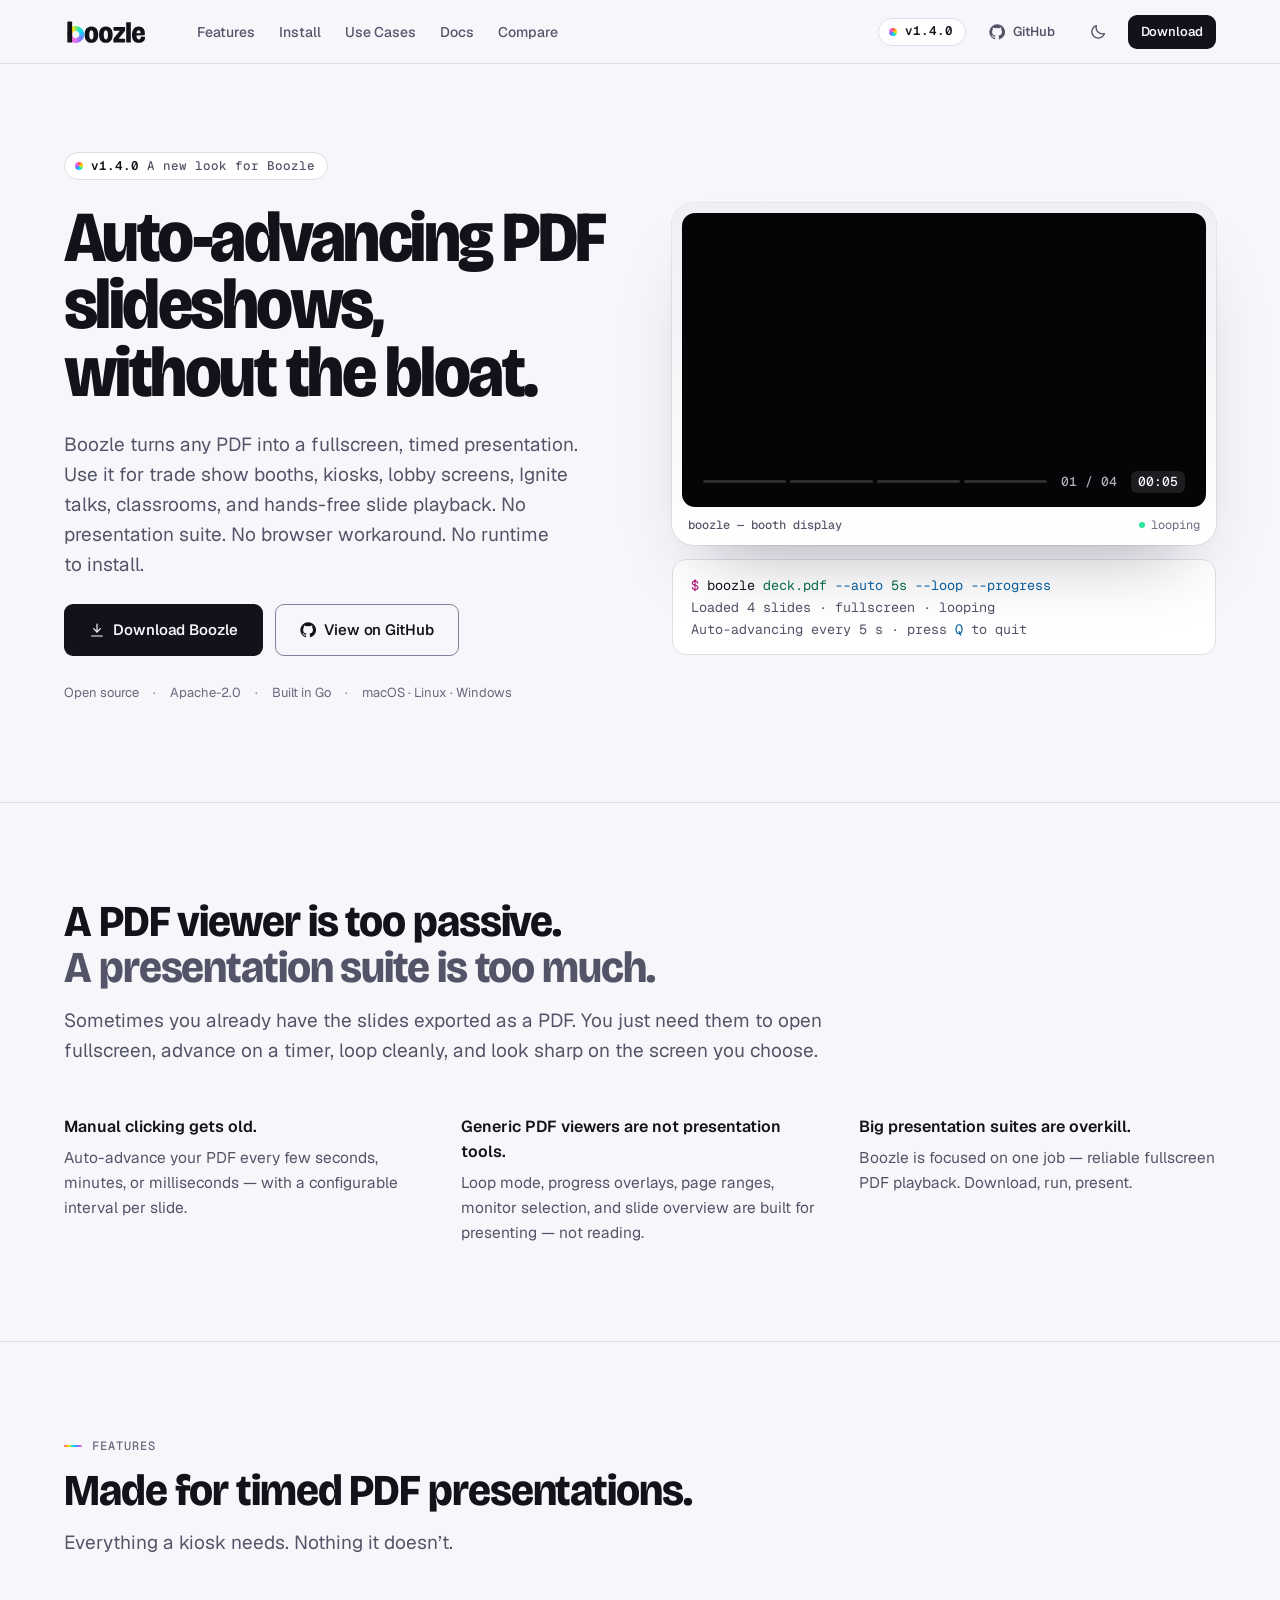
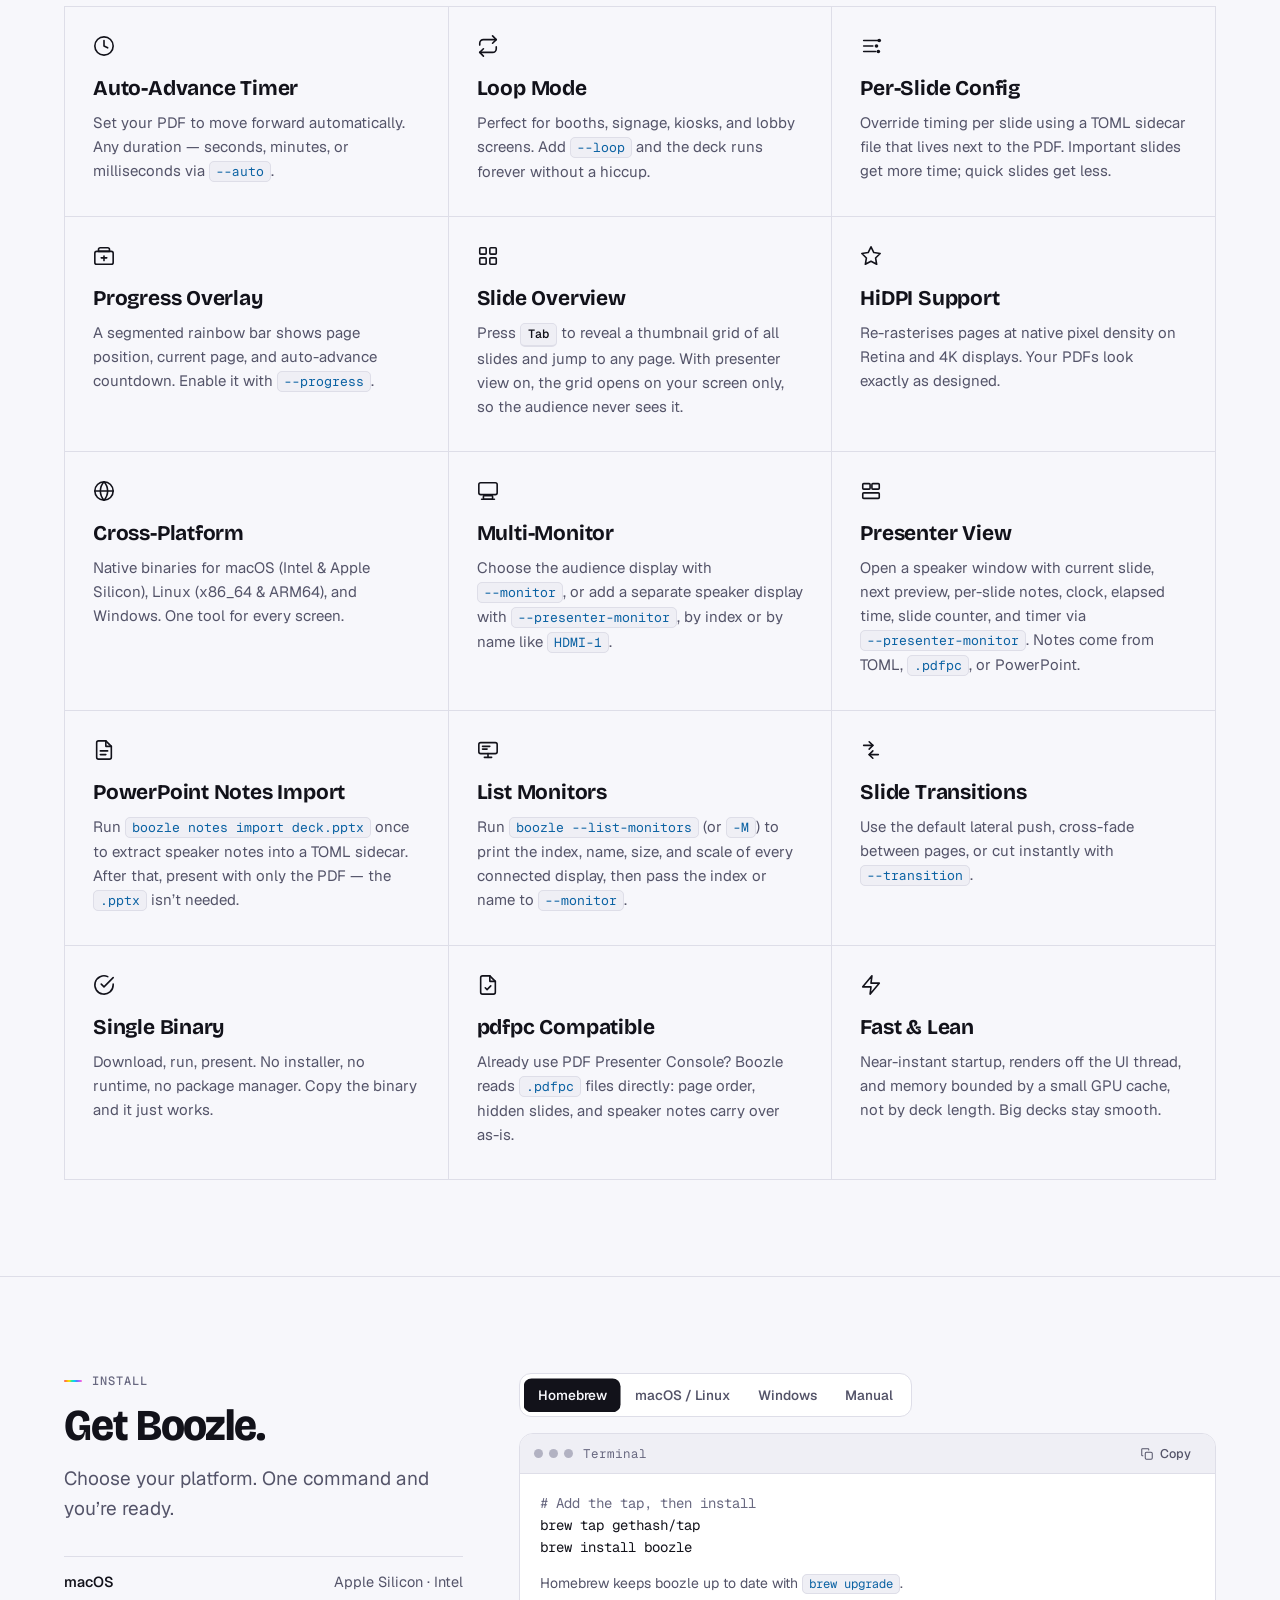
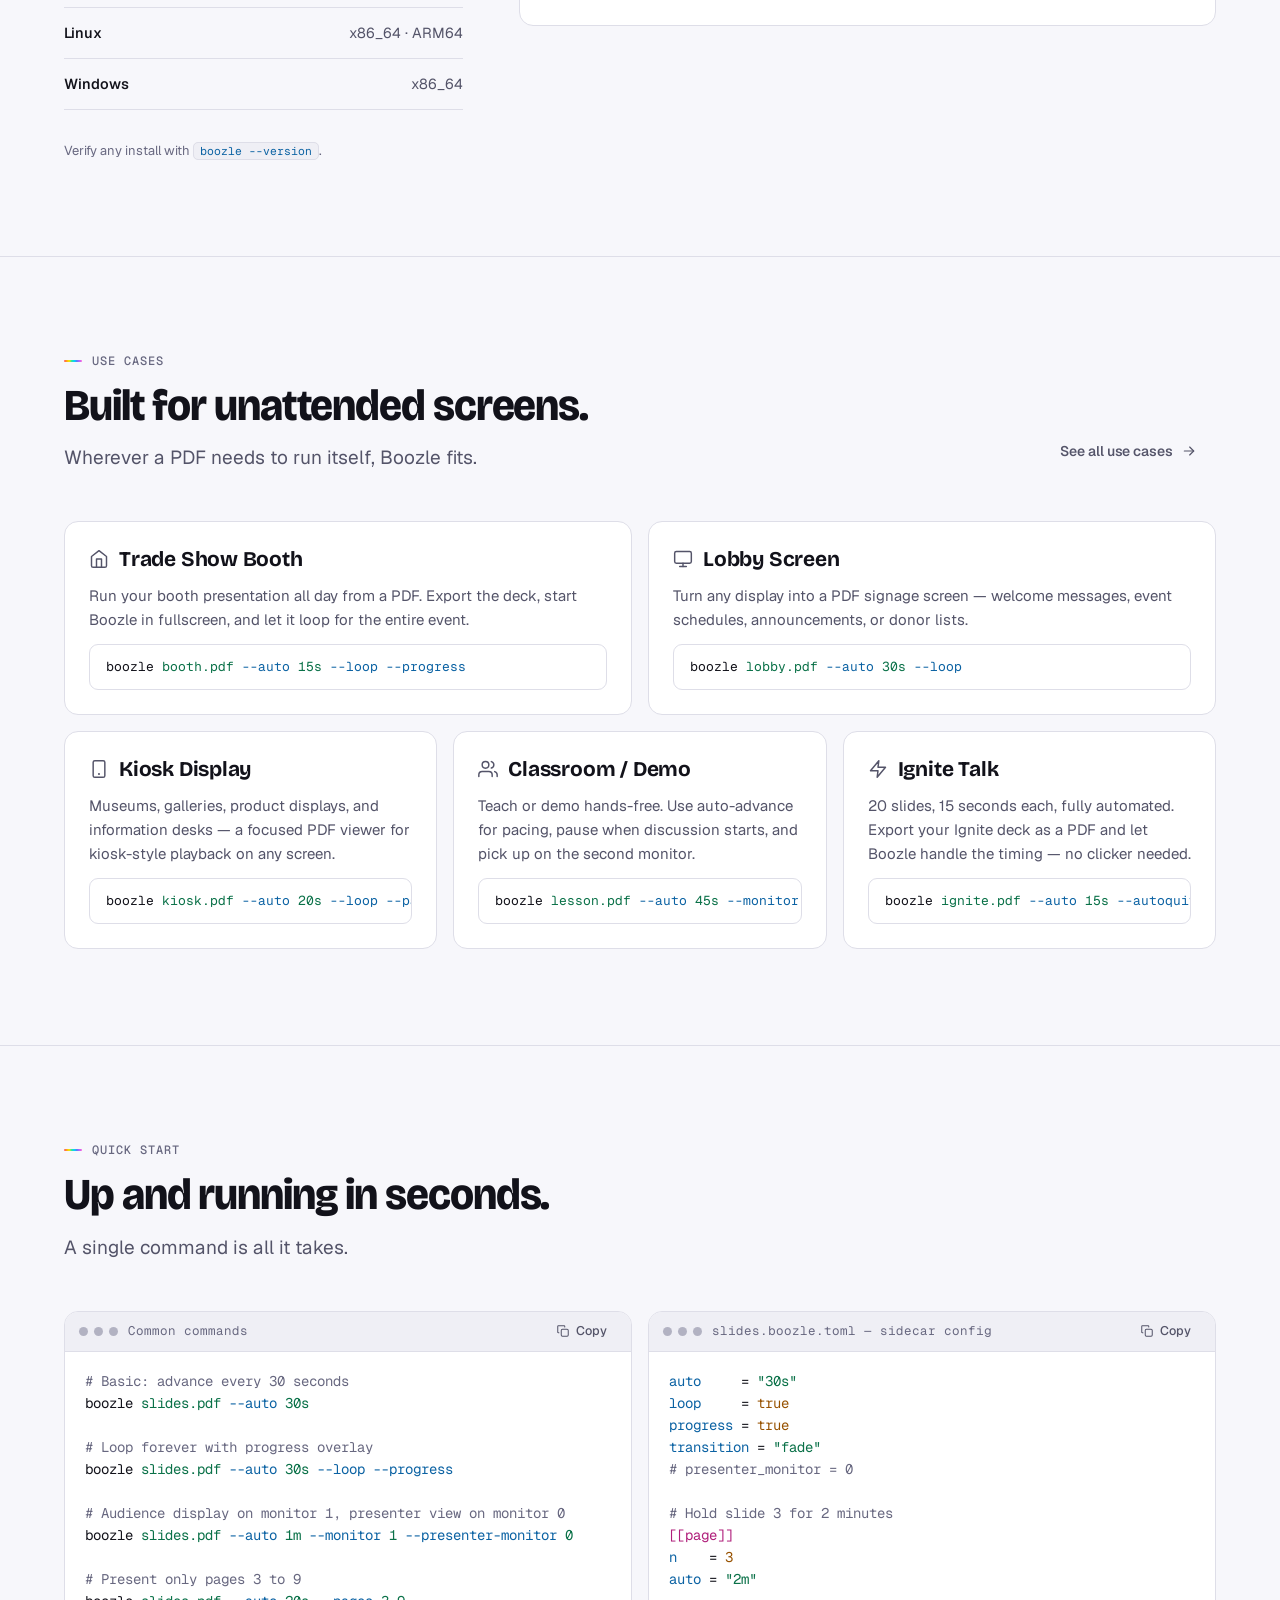
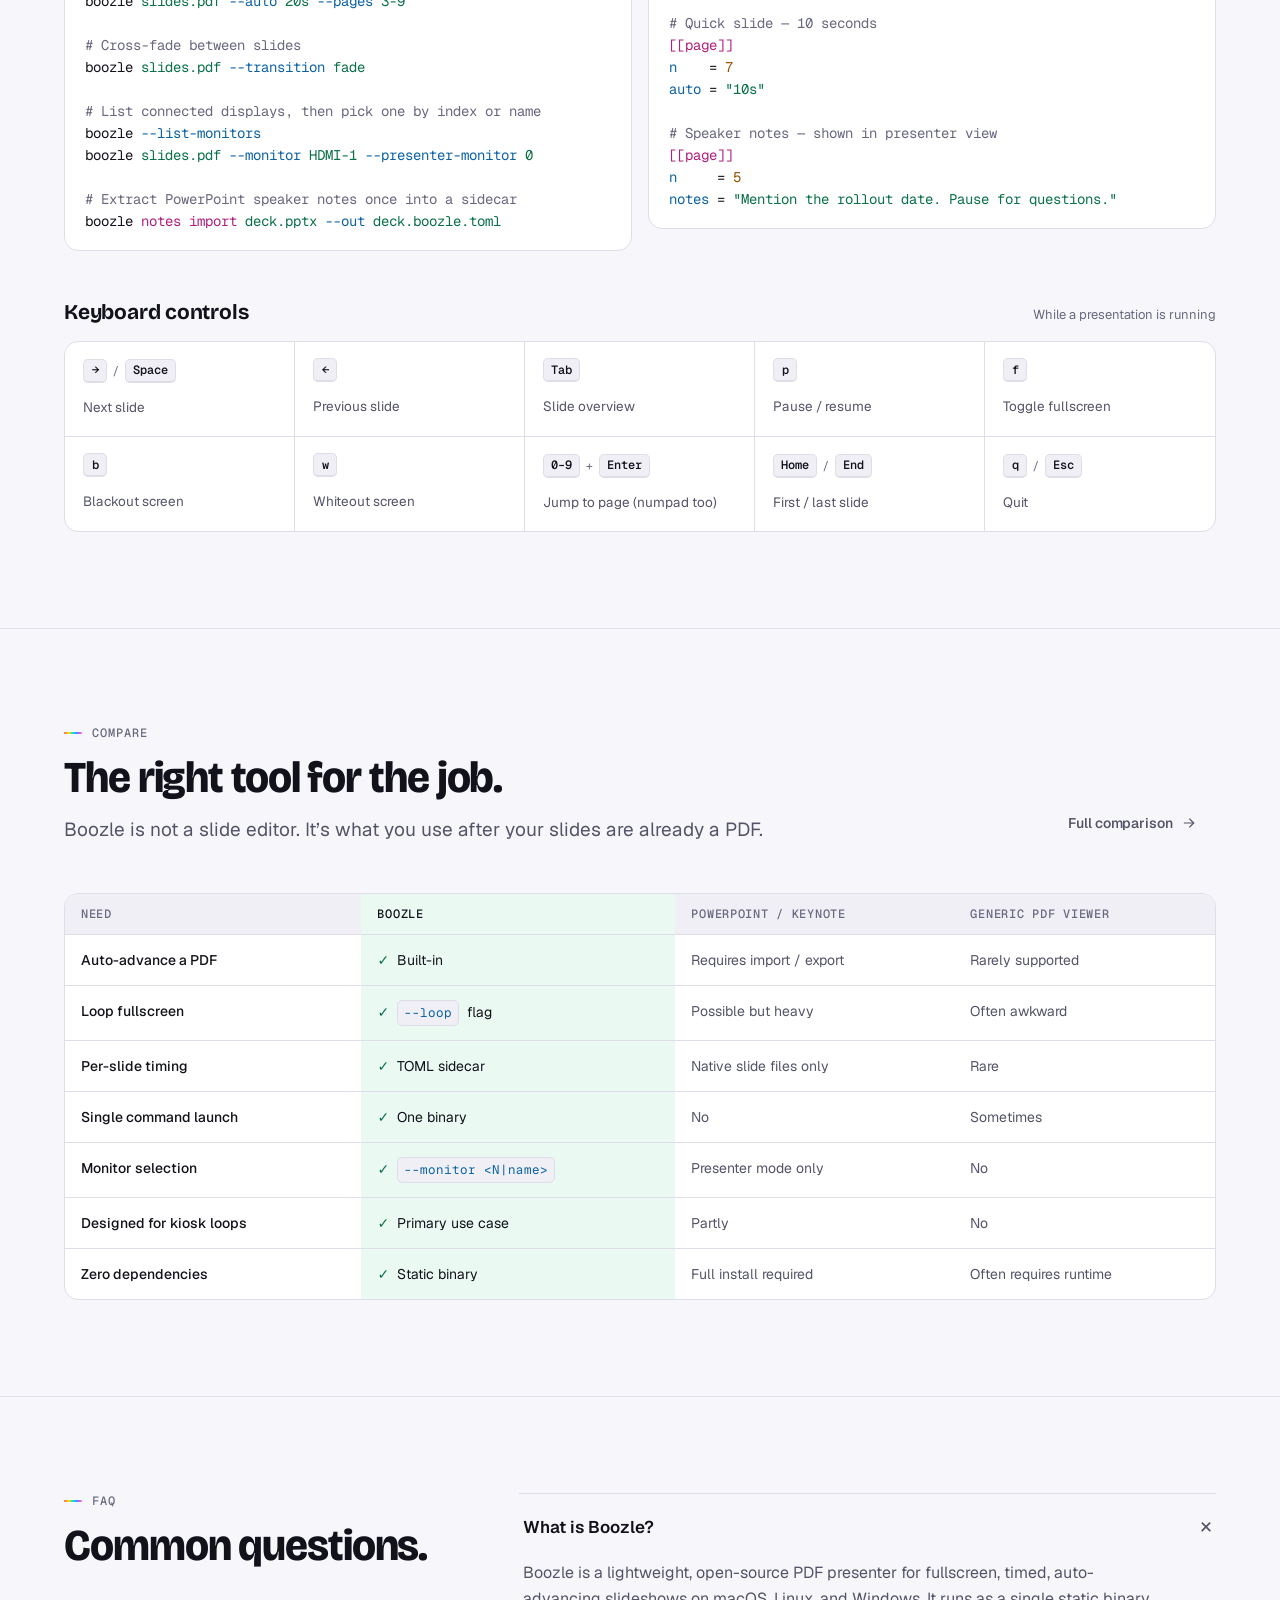
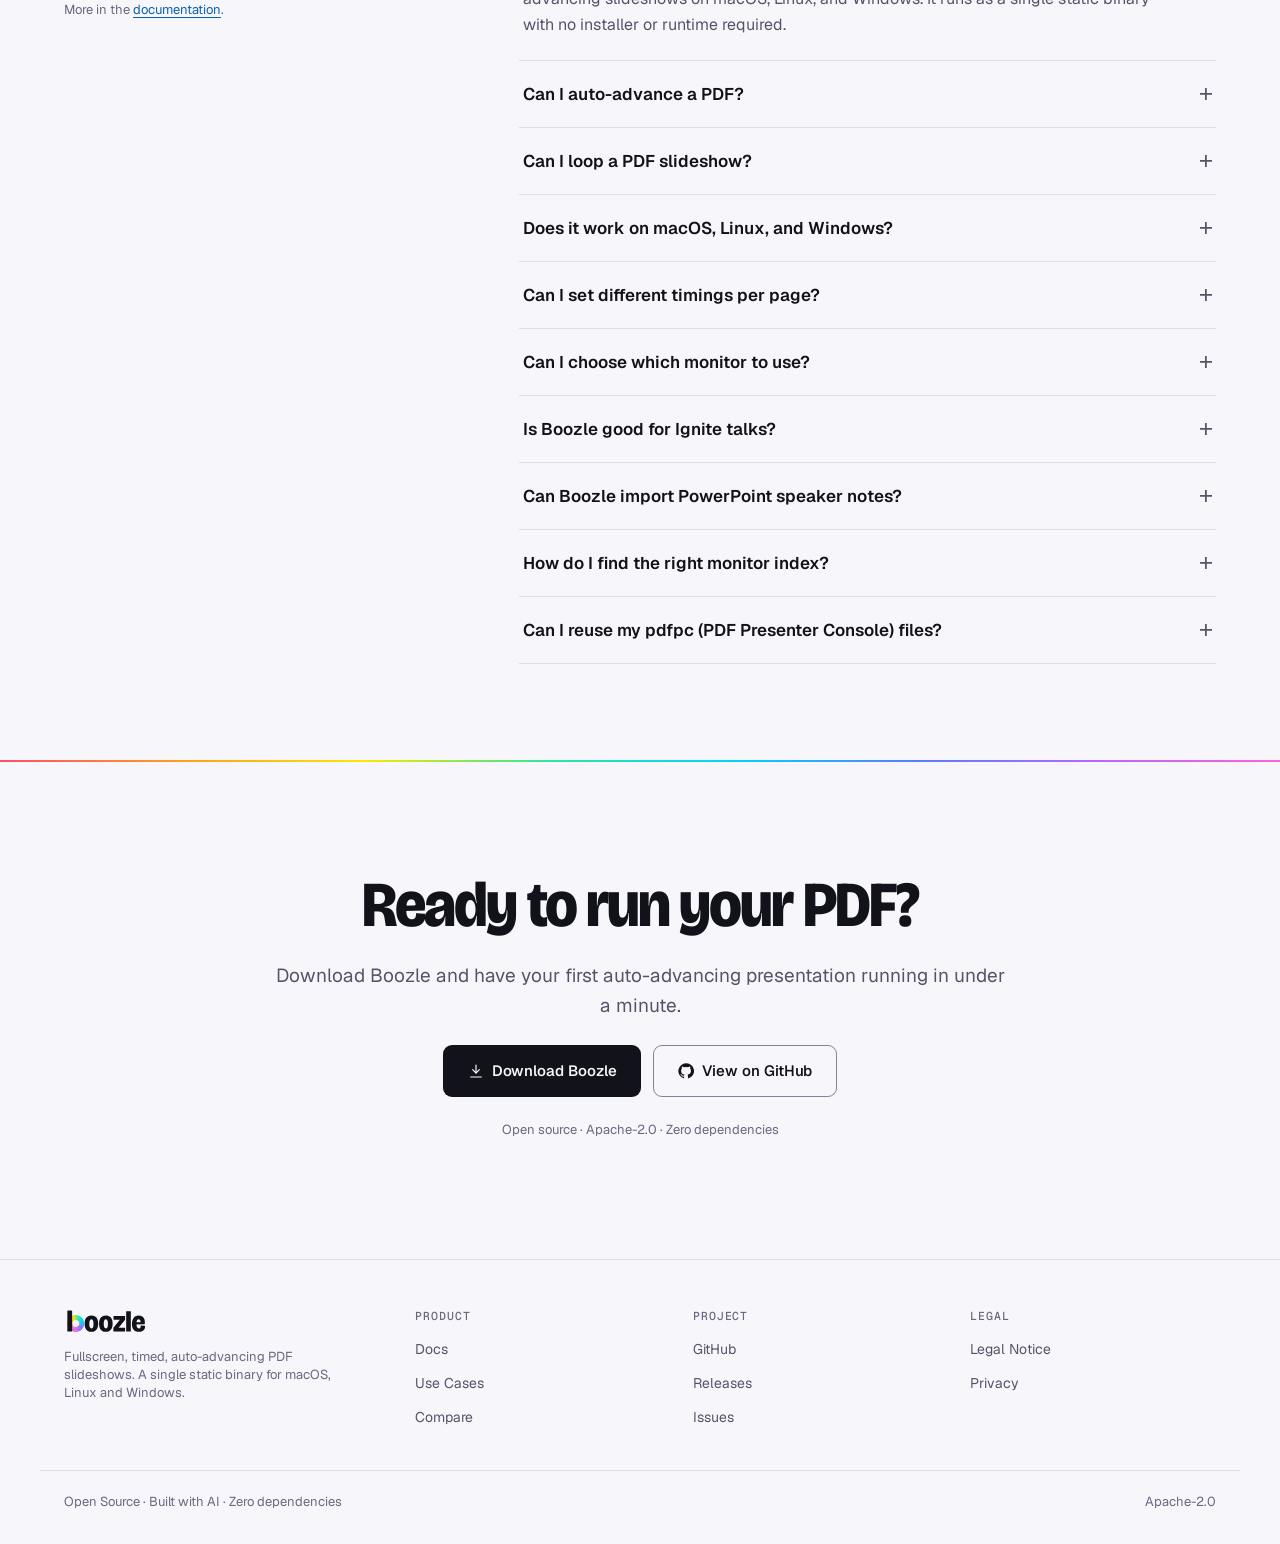
==== commit 4f3ab2d3: "Reflects Boozle 1.4.0 Bumps version badges to v1.4.0 and rewrites What's New: 1.4.0 adopts the new d" ====
--- a/index.html
+++ b/index.html
@@ -18,12 +18,21 @@
   <meta name="twitter:description" content="Single binary. No runtime. Auto-advance, loop, per-slide timing, HiDPI rendering.">
 
   <!-- Canonical -->
+  <meta property="og:image:width"  content="1200">
+  <meta property="og:image:height" content="630">
+  <meta property="og:image:alt"    content="Boozle — auto-advancing PDF slideshows, without the bloat.">
   <meta property="og:image"        content="https://boozle.io/assets/og/boozle-og.png">
   <meta property="og:image:width"  content="1200">
   <meta property="og:image:height" content="630">
   <meta property="og:image:alt"    content="Boozle — auto-advancing PDF slideshows, without the bloat.">
   <meta name="twitter:image"       content="https://boozle.io/assets/og/boozle-og.png">
   <link rel="canonical" href="https://boozle.io/">
+  <meta name="theme-color" content="#0b0b12" media="(prefers-color-scheme: dark)">
+  <meta name="theme-color" content="#f7f7fb" media="(prefers-color-scheme: light)">
+  <link rel="apple-touch-icon" href="logos/apple-touch-icon.png">
+  <link rel="preload" href="assets/fonts/BricolageGrotesque-Variable.woff2" as="font" type="font/woff2" crossorigin>
+  <link rel="preload" href="assets/fonts/Geist-Variable.woff2" as="font" type="font/woff2" crossorigin>
+  <script>try{var t=localStorage.getItem('boozle-theme');if(t==='light'||t==='dark')document.documentElement.setAttribute('data-theme',t)}catch(e){}</script>
   <meta name="theme-color" content="#0b0b12" media="(prefers-color-scheme: dark)">
   <meta name="theme-color" content="#f7f7fb" media="(prefers-color-scheme: light)">
   <link rel="icon" type="image/svg+xml" href="logos/favicon.svg">
@@ -114,14 +123,14 @@
 <header class="bz-header"><div class="bz-header__inner">
 <a class="bz-header__logo" href="index.html" aria-label="Boozle home"><svg style="height:26px;width:auto;display:block" xmlns="http://www.w3.org/2000/svg" viewBox="0 2 208 62" role="img" aria-label="Boozle" class="bz-logo"><g fill="none" stroke-width="11.4"><path d="M15.62 46.1A14.3 14.3 0 0 1 14.56 43.84" stroke="#ff5467"/><path d="M14.79 44.42A14.3 14.3 0 0 1 14.04 42.05" stroke="#ff615a"/><path d="M14.19 42.65A14.3 14.3 0 0 1 13.75 40.2" stroke="#ff6e4d"/><path d="M13.82 40.82A14.3 14.3 0 0 1 13.71 38.33" stroke="#ff7b40"/><path d="M13.7 38.95A14.3 14.3 0 0 1 13.92 36.47" stroke="#ff8833"/><path d="M13.82 37.09A14.3 14.3 0 0 1 14.36 34.65" stroke="#ff9526"/><path d="M14.19 35.25A14.3 14.3 0 0 1 15.04 32.91" stroke="#ffa21b"/><path d="M14.79 33.48A14.3 14.3 0 0 1 15.94 31.27" stroke="#fead17"/><path d="M15.62 31.8A14.3 14.3 0 0 1 17.05 29.76" stroke="#fdb912"/><path d="M16.65 30.25A14.3 14.3 0 0 1 18.34 28.41" stroke="#fcc50e"/><path d="M17.89 28.84A14.3 14.3 0 0 1 19.8 27.24" stroke="#fbd109"/><path d="M19.29 27.61A14.3 14.3 0 0 1 21.4 26.27" stroke="#fadc05"/><path d="M20.85 26.57A14.3 14.3 0 0 1 23.11 25.51" stroke="#f9e800"/><path d="M22.53 25.74A14.3 14.3 0 0 1 24.9 24.99" stroke="#dbe817"/><path d="M24.3 25.14A14.3 14.3 0 0 1 26.75 24.71" stroke="#bbe830"/><path d="M26.13 24.77A14.3 14.3 0 0 1 28.62 24.67" stroke="#9ae749"/><path d="M28 24.65A14.3 14.3 0 0 1 30.48 24.87" stroke="#7ae662"/><path d="M29.87 24.77A14.3 14.3 0 0 1 32.3 25.31" stroke="#5ae67b"/><path d="M31.7 25.14A14.3 14.3 0 0 1 34.04 25.99" stroke="#3ae594"/><path d="M33.47 25.74A14.3 14.3 0 0 1 35.68 26.89" stroke="#29e3a7"/><path d="M35.15 26.57A14.3 14.3 0 0 1 37.19 28" stroke="#22e1b7"/><path d="M36.71 27.61A14.3 14.3 0 0 1 38.54 29.29" stroke="#1bdec6"/><path d="M38.11 28.84A14.3 14.3 0 0 1 39.71 30.75" stroke="#13dbd6"/><path d="M39.35 30.25A14.3 14.3 0 0 1 40.68 32.35" stroke="#0cd8e5"/><path d="M40.38 31.8A14.3 14.3 0 0 1 41.44 34.06" stroke="#05d6f5"/><path d="M41.21 33.48A14.3 14.3 0 0 1 41.96 35.86" stroke="#05cfff"/><path d="M41.81 35.25A14.3 14.3 0 0 1 42.25 37.71" stroke="#14c1fe"/><path d="M42.18 37.09A14.3 14.3 0 0 1 42.29 39.58" stroke="#22b3fd"/><path d="M42.3 38.95A14.3 14.3 0 0 1 42.08 41.44" stroke="#31a5fc"/><path d="M42.18 40.82A14.3 14.3 0 0 1 41.64 43.25" stroke="#3f97fc"/><path d="M41.81 42.65A14.3 14.3 0 0 1 40.96 45" stroke="#4e89fb"/><path d="M41.21 44.42A14.3 14.3 0 0 1 40.06 46.64" stroke="#5c7cfa"/><path d="M40.38 46.1A14.3 14.3 0 0 1 38.95 48.14" stroke="#6b78fb"/><path d="M39.35 47.66A14.3 14.3 0 0 1 37.66 49.5" stroke="#7a75fc"/><path d="M38.11 49.06A14.3 14.3 0 0 1 36.2 50.67" stroke="#8972fc"/><path d="M36.71 50.3A14.3 14.3 0 0 1 34.6 51.64" stroke="#986efd"/><path d="M35.15 51.34A14.3 14.3 0 0 1 32.89 52.39" stroke="#a76bfe"/><path d="M33.47 52.16A14.3 14.3 0 0 1 31.1 52.91" stroke="#b668ff"/><path d="M31.7 52.77A14.3 14.3 0 0 1 29.25 53.2" stroke="#c266fa"/><path d="M29.87 53.13A14.3 14.3 0 0 1 27.38 53.24" stroke="#cd65f4"/><path d="M28 53.25A14.3 14.3 0 0 1 25.52 53.04" stroke="#d864ee"/><path d="M26.13 53.13A14.3 14.3 0 0 1 23.7 52.59" stroke="#e363e8"/><path d="M24.3 52.77A14.3 14.3 0 0 1 21.96 51.91" stroke="#ee62e1"/><path d="M22.53 52.16A14.3 14.3 0 0 1 20.32 51.01" stroke="#f961db"/><path d="M20.85 51.34A14.3 14.3 0 0 1 18.81 49.91" stroke="#ff61d8"/><path d="M19.29 50.3A14.3 14.3 0 0 1 17.46 48.61" stroke="#ff61d8"/><path d="M17.89 49.06A14.3 14.3 0 0 1 16.29 47.15" stroke="#ff61d8"/><path d="M16.65 47.66A14.3 14.3 0 0 1 15.62 46.1" stroke="#ff61d8"/></g><path fill="currentColor" d="M8 10.07q0-2 2-2h7.4q2 0 2 2V58H8Z"/><path transform="matrix(0.07 0 0 0.07 0 58)" fill="currentColor" d="M931.7 13.2Q859.3 13.2 807.5 -17.9Q755.7 -49 728.5 -110.3Q701.3 -171.6 701.3 -262.6Q701.3 -360 730.4 -421.5Q759.5 -483 812 -512.1Q864.5 -541.2 934.3 -541.2Q1008.3 -541.2 1060 -511.5Q1111.7 -481.8 1138.8 -420.9Q1165.9 -360 1165.9 -264.8Q1165.9 -167.8 1136.8 -106.3Q1107.7 -44.8 1055.2 -15.8Q1002.7 13.2 931.7 13.2ZM934.9 -102.6Q958.7 -102.6 974.1 -119.1Q989.5 -135.6 997.3 -169.6Q1005.1 -203.6 1005.1 -254.6Q1005.1 -311.8 996.7 -348.3Q988.3 -384.8 972 -402.8Q955.7 -420.8 931.3 -420.8Q908.1 -420.8 892.7 -403.7Q877.3 -386.6 869.7 -350.8Q862.1 -315 862.1 -259.8Q862.1 -180.2 880.6 -141.4Q899.1 -102.6 934.9 -102.6Z M1423.7 13.2Q1351.3 13.2 1299.5 -17.9Q1247.7 -49 1220.5 -110.3Q1193.3 -171.6 1193.3 -262.6Q1193.3 -360 1222.4 -421.5Q1251.5 -483 1304 -512.1Q1356.5 -541.2 1426.3 -541.2Q1500.3 -541.2 1552 -511.5Q1603.7 -481.8 1630.8 -420.9Q1657.9 -360 1657.9 -264.8Q1657.9 -167.8 1628.8 -106.3Q1599.7 -44.8 1547.2 -15.8Q1494.7 13.2 1423.7 13.2ZM1426.9 -102.6Q1450.7 -102.6 1466.1 -119.1Q1481.5 -135.6 1489.3 -169.6Q1497.1 -203.6 1497.1 -254.6Q1497.1 -311.8 1488.7 -348.3Q1480.3 -384.8 1464 -402.8Q1447.7 -420.8 1423.3 -420.8Q1400.1 -420.8 1384.7 -403.7Q1369.3 -386.6 1361.7 -350.8Q1354.1 -315 1354.1 -259.8Q1354.1 -180.2 1372.6 -141.4Q1391.1 -102.6 1426.9 -102.6Z M1682.9 0V-130.4L1903.5 -397.2V-402H1687.5V-528H2080.9V-396.2L1860.7 -129.2V-126H2081.1V0Z M2118.7 0V-692H2276.7V0Z M2551.7 13.2Q2483.5 13.2 2438 -7.3Q2392.5 -27.8 2365.1 -64.3Q2337.7 -100.8 2326 -149.2Q2314.3 -197.6 2314.3 -253Q2314.3 -309.6 2326.4 -361.2Q2338.5 -412.8 2365.2 -453.5Q2391.9 -494.2 2435.8 -517.7Q2479.7 -541.2 2543.7 -541.2Q2605.7 -541.2 2649.2 -519.1Q2692.7 -497 2718.3 -456.6Q2743.9 -416.2 2751.4 -361.8Q2758.9 -307.4 2748.7 -242.6L2415.7 -235V-316.6L2622.3 -321.6L2604.1 -271Q2609.7 -320.2 2604.8 -352.5Q2599.9 -384.8 2585.1 -400.9Q2570.3 -417 2543.7 -417Q2515.5 -417 2499.1 -398.6Q2482.7 -380.2 2476.1 -346.5Q2469.5 -312.8 2469.5 -266.2Q2469.5 -180 2489.7 -142.2Q2509.9 -104.4 2552.3 -104.4Q2571.5 -104.4 2583.7 -111.8Q2595.9 -119.2 2602.9 -132.3Q2609.9 -145.4 2612.3 -163.1Q2614.7 -180.8 2613.3 -201.4L2758.5 -191.4Q2763.1 -157.6 2756 -121.8Q2748.9 -86 2726.1 -55.4Q2703.3 -24.8 2660.8 -5.8Q2618.3 13.2 2551.7 13.2Z"/></svg></a>
 <nav class="bz-header__nav" aria-label="Primary"><a href="#features">Features</a><a href="#install">Install</a><a href="use-cases.html">Use Cases</a><a href="docs.html">Docs</a><a href="compare.html">Compare</a></nav>
-<div class="bz-header__end"><a class="bz-badge bz-hide-sm" href="docs.html#whats-new"><span class="bz-badge__dot"></span><strong>v1.3.0</strong></a><a class="bz-btn bz-btn--ghost bz-btn--sm bz-hide-sm" href="https://github.com/gethash/boozle"><svg viewBox="0 0 24 24" fill="currentColor" aria-hidden="true"><path d="M12 .5a11.5 11.5 0 00-3.64 22.41c.58.1.79-.25.79-.56v-2c-3.2.7-3.88-1.37-3.88-1.37-.53-1.33-1.28-1.69-1.28-1.69-1.05-.71.08-.7.08-.7 1.16.08 1.77 1.19 1.77 1.19 1.03 1.77 2.7 1.26 3.36.96.1-.75.4-1.26.73-1.55-2.55-.29-5.24-1.28-5.24-5.69 0-1.26.45-2.29 1.19-3.09-.12-.29-.52-1.46.11-3.05 0 0 .97-.31 3.17 1.18a11 11 0 015.77 0c2.2-1.49 3.17-1.18 3.17-1.18.63 1.59.23 2.76.11 3.05.74.8 1.19 1.83 1.19 3.09 0 4.42-2.69 5.39-5.26 5.68.41.36.78 1.06.78 2.14v3.17c0 .31.21.67.8.56A11.5 11.5 0 0012 .5z"/></svg>GitHub</a><button class="bz-icon-btn bz-theme" type="button" data-theme-toggle aria-label="Switch to light theme"><svg class="i-sun" viewBox="0 0 24 24" fill="none" stroke="currentColor" stroke-width="1.75" stroke-linecap="round" stroke-linejoin="round" aria-hidden="true"><circle cx="12" cy="12" r="4"/><path d="M12 2v2M12 20v2M4.93 4.93l1.41 1.41M17.66 17.66l1.41 1.41M2 12h2M20 12h2M4.93 19.07l1.41-1.41M17.66 6.34l1.41-1.41"/></svg><svg class="i-moon" viewBox="0 0 24 24" fill="none" stroke="currentColor" stroke-width="1.75" stroke-linecap="round" stroke-linejoin="round" aria-hidden="true"><path d="M20.5 14.1A8.5 8.5 0 019.9 3.5a8.5 8.5 0 1010.6 10.6z"/></svg></button><a class="bz-btn bz-btn--primary bz-btn--sm" href="#install">Download</a><button class="bz-icon-btn bz-header__menu" type="button" data-menu aria-expanded="false" aria-controls="site-menu" aria-label="Open menu"><svg viewBox="0 0 24 24" fill="none" stroke="currentColor" stroke-width="1.75" stroke-linecap="round" aria-hidden="true"><path d="M4 8h16M4 16h16"/></svg><svg class="i-close" viewBox="0 0 24 24" fill="none" stroke="currentColor" stroke-width="1.75" stroke-linecap="round" aria-hidden="true"><path d="M6 6l12 12M18 6L6 18"/></svg></button></div>
+<div class="bz-header__end"><a class="bz-badge bz-hide-sm" href="docs.html#whats-new"><span class="bz-badge__dot"></span><strong>v1.4.0</strong></a><a class="bz-btn bz-btn--ghost bz-btn--sm bz-hide-sm" href="https://github.com/gethash/boozle"><svg viewBox="0 0 24 24" fill="currentColor" aria-hidden="true"><path d="M12 .5a11.5 11.5 0 00-3.64 22.41c.58.1.79-.25.79-.56v-2c-3.2.7-3.88-1.37-3.88-1.37-.53-1.33-1.28-1.69-1.28-1.69-1.05-.71.08-.7.08-.7 1.16.08 1.77 1.19 1.77 1.19 1.03 1.77 2.7 1.26 3.36.96.1-.75.4-1.26.73-1.55-2.55-.29-5.24-1.28-5.24-5.69 0-1.26.45-2.29 1.19-3.09-.12-.29-.52-1.46.11-3.05 0 0 .97-.31 3.17 1.18a11 11 0 015.77 0c2.2-1.49 3.17-1.18 3.17-1.18.63 1.59.23 2.76.11 3.05.74.8 1.19 1.83 1.19 3.09 0 4.42-2.69 5.39-5.26 5.68.41.36.78 1.06.78 2.14v3.17c0 .31.21.67.8.56A11.5 11.5 0 0012 .5z"/></svg>GitHub</a><button class="bz-icon-btn bz-theme" type="button" data-theme-toggle aria-label="Switch to light theme"><svg class="i-sun" viewBox="0 0 24 24" fill="none" stroke="currentColor" stroke-width="1.75" stroke-linecap="round" stroke-linejoin="round" aria-hidden="true"><circle cx="12" cy="12" r="4"/><path d="M12 2v2M12 20v2M4.93 4.93l1.41 1.41M17.66 17.66l1.41 1.41M2 12h2M20 12h2M4.93 19.07l1.41-1.41M17.66 6.34l1.41-1.41"/></svg><svg class="i-moon" viewBox="0 0 24 24" fill="none" stroke="currentColor" stroke-width="1.75" stroke-linecap="round" stroke-linejoin="round" aria-hidden="true"><path d="M20.5 14.1A8.5 8.5 0 019.9 3.5a8.5 8.5 0 1010.6 10.6z"/></svg></button><a class="bz-btn bz-btn--primary bz-btn--sm" href="#install">Download</a><button class="bz-icon-btn bz-header__menu" type="button" data-menu aria-expanded="false" aria-controls="site-menu" aria-label="Open menu"><svg viewBox="0 0 24 24" fill="none" stroke="currentColor" stroke-width="1.75" stroke-linecap="round" aria-hidden="true"><path d="M4 8h16M4 16h16"/></svg><svg class="i-close" viewBox="0 0 24 24" fill="none" stroke="currentColor" stroke-width="1.75" stroke-linecap="round" aria-hidden="true"><path d="M6 6l12 12M18 6L6 18"/></svg></button></div>
 </div>
 <nav class="bz-sheet" id="site-menu" data-open="false" aria-label="Menu"><a href="#features">Features</a><a href="#install">Install</a><a href="use-cases.html">Use Cases</a><a href="docs.html">Docs</a><a href="compare.html">Compare</a><hr><a href="https://github.com/gethash/boozle">GitHub <svg style="width:16px;height:16px" viewBox="0 0 24 24" fill="none" stroke="currentColor" stroke-width="1.75" stroke-linecap="round" stroke-linejoin="round" aria-hidden="true"><path d="M5 12h14"/><polyline points="13 6 19 12 13 18"/></svg></a></nav>
 </header>
 <main id="main">
 <section class="pg-hero" id="hero"><div class="pg-wrap pg-hero__grid">
 <div class="pg-hero__copy">
-<a class="bz-badge" href="docs.html#whats-new"><span class="bz-badge__dot"></span><strong>v1.3.0</strong> Near-instant startup · monitors by name</a>
+<a class="bz-badge" href="docs.html#whats-new"><span class="bz-badge__dot"></span><strong>v1.4.0</strong> A new look for Boozle</a>
 <h1 class="bz-display-xl"><span class="pg-nowrap">Auto-advancing</span> PDF slideshows, without the bloat.</h1>
 <p class="bz-lede">Boozle turns any PDF into a fullscreen, timed presentation. Use it for trade show booths, kiosks, lobby screens, Ignite talks, classrooms, and hands-free slide playback. No presentation suite. No browser workaround. No runtime to install.</p>
 <div class="bz-btn-row"><a class="bz-btn bz-btn--primary bz-btn--lg" href="#install"><svg viewBox="0 0 24 24" fill="none" stroke="currentColor" stroke-width="1.75" stroke-linecap="round" stroke-linejoin="round" aria-hidden="true"><path d="M12 3v12"/><polyline points="7 10 12 15 17 10"/><path d="M4 21h16"/></svg>Download Boozle</a><a class="bz-btn bz-btn--secondary bz-btn--lg" href="https://github.com/gethash/boozle"><svg viewBox="0 0 24 24" fill="currentColor" aria-hidden="true"><path d="M12 .5a11.5 11.5 0 00-3.64 22.41c.58.1.79-.25.79-.56v-2c-3.2.7-3.88-1.37-3.88-1.37-.53-1.33-1.28-1.69-1.28-1.69-1.05-.71.08-.7.08-.7 1.16.08 1.77 1.19 1.77 1.19 1.03 1.77 2.7 1.26 3.36.96.1-.75.4-1.26.73-1.55-2.55-.29-5.24-1.28-5.24-5.69 0-1.26.45-2.29 1.19-3.09-.12-.29-.52-1.46.11-3.05 0 0 .97-.31 3.17 1.18a11 11 0 015.77 0c2.2-1.49 3.17-1.18 3.17-1.18.63 1.59.23 2.76.11 3.05.74.8 1.19 1.83 1.19 3.09 0 4.42-2.69 5.39-5.26 5.68.41.36.78 1.06.78 2.14v3.17c0 .31.21.67.8.56A11.5 11.5 0 0012 .5z"/></svg>View on GitHub</a></div>
@@ -142,7 +151,7 @@
 
 <section class="pg-section" id="features"><div class="pg-wrap pg-stack-7">
 <div class="bz-section-head"><span class="bz-eyebrow">Features</span><h2 class="bz-h1">Made for timed PDF presentations.</h2><p class="bz-lede">Everything a kiosk needs. Nothing it doesn’t.</p></div>
-<div class="bz-features"><article class="bz-feature"><svg class="bz-feature__icon" viewBox="0 0 24 24" fill="none" stroke="currentColor" stroke-width="1.75" stroke-linecap="round" stroke-linejoin="round" aria-hidden="true"><circle cx="12" cy="12" r="10"/><polyline points="12 6 12 12 16 14"/></svg><h3 class="bz-h3">Auto-Advance Timer</h3><p>Set your PDF to move forward automatically. Any duration — seconds, minutes, or milliseconds via <code>--auto</code>.</p></article><article class="bz-feature"><svg class="bz-feature__icon" viewBox="0 0 24 24" fill="none" stroke="currentColor" stroke-width="1.75" stroke-linecap="round" stroke-linejoin="round" aria-hidden="true"><polyline points="17 1 21 5 17 9"/><path d="M3 11V9a4 4 0 014-4h14"/><polyline points="7 23 3 19 7 15"/><path d="M21 13v2a4 4 0 01-4 4H3"/></svg><h3 class="bz-h3">Loop Mode</h3><p>Perfect for booths, signage, kiosks, and lobby screens. Add <code>--loop</code> and the deck runs forever without a hiccup.</p></article><article class="bz-feature"><svg class="bz-feature__icon" viewBox="0 0 24 24" fill="none" stroke="currentColor" stroke-width="1.75" stroke-linecap="round" stroke-linejoin="round" aria-hidden="true"><line x1="4" y1="6" x2="20" y2="6"/><line x1="4" y1="12" x2="14" y2="12"/><line x1="4" y1="18" x2="17" y2="18"/> <circle cx="21" cy="6" r="2" fill="currentColor" stroke="none"/><circle cx="18" cy="12" r="2" fill="currentColor" stroke="none"/><circle cx="20" cy="18" r="2" fill="currentColor" stroke="none"/></svg><h3 class="bz-h3">Per-Slide Config</h3><p>Override timing per slide using a TOML sidecar file that lives next to the PDF. Important slides get more time; quick slides get less.</p></article><article class="bz-feature"><svg class="bz-feature__icon" viewBox="0 0 24 24" fill="none" stroke="currentColor" stroke-width="1.75" stroke-linecap="round" stroke-linejoin="round" aria-hidden="true"><rect x="2" y="7" width="20" height="14" rx="2"/><path d="M16 3H8a2 2 0 00-2 2v2h12V5a2 2 0 00-2-2z"/> <line x1="12" y1="12" x2="12" y2="17"/><line x1="9" y1="14" x2="15" y2="14"/></svg><h3 class="bz-h3">Progress Overlay</h3><p>A segmented rainbow bar shows page position, current page, and auto-advance countdown. Enable it with <code>--progress</code>.</p></article><article class="bz-feature"><svg class="bz-feature__icon" viewBox="0 0 24 24" fill="none" stroke="currentColor" stroke-width="1.75" stroke-linecap="round" stroke-linejoin="round" aria-hidden="true"><rect x="3" y="3" width="7" height="7" rx="1"/><rect x="14" y="3" width="7" height="7" rx="1"/><rect x="3" y="14" width="7" height="7" rx="1"/><rect x="14" y="14" width="7" height="7" rx="1"/></svg><h3 class="bz-h3">Slide Overview</h3><p>Press <kbd class="bz-kbd">Tab</kbd> to reveal a thumbnail grid of all slides and jump to any page. With presenter view on, the grid opens on your screen only, so the audience never sees it.</p></article><article class="bz-feature"><svg class="bz-feature__icon" viewBox="0 0 24 24" fill="none" stroke="currentColor" stroke-width="1.75" stroke-linecap="round" stroke-linejoin="round" aria-hidden="true"><polygon points="12 2 15.09 8.26 22 9.27 17 14.14 18.18 21.02 12 17.77 5.82 21.02 7 14.14 2 9.27 8.91 8.26 12 2"/></svg><h3 class="bz-h3">HiDPI Support</h3><p>Re-rasterises pages at native pixel density on Retina and 4K displays. Your PDFs look exactly as designed.</p></article><article class="bz-feature"><svg class="bz-feature__icon" viewBox="0 0 24 24" fill="none" stroke="currentColor" stroke-width="1.75" stroke-linecap="round" stroke-linejoin="round" aria-hidden="true"><circle cx="12" cy="12" r="10"/><line x1="2" y1="12" x2="22" y2="12"/> <path d="M12 2a15.3 15.3 0 014 10 15.3 15.3 0 01-4 10 15.3 15.3 0 01-4-10 15.3 15.3 0 014-10z"/></svg><h3 class="bz-h3">Cross-Platform</h3><p>Native binaries for macOS (Intel &amp; Apple Silicon), Linux (x86_64 &amp; ARM64), and Windows. One tool for every screen.</p></article><article class="bz-feature"><svg class="bz-feature__icon" viewBox="0 0 24 24" fill="none" stroke="currentColor" stroke-width="1.75" stroke-linecap="round" stroke-linejoin="round" aria-hidden="true"><rect x="2" y="3" width="20" height="13" rx="2"/><rect x="7" y="17" width="10" height="4" rx="1"/> <line x1="5" y1="21" x2="19" y2="21"/></svg><h3 class="bz-h3">Multi-Monitor</h3><p>Choose the audience display with <code>--monitor</code>, or add a separate speaker display with <code>--presenter-monitor</code>, by index or by name like <code>HDMI-1</code>.</p></article><article class="bz-feature"><svg class="bz-feature__icon" viewBox="0 0 24 24" fill="none" stroke="currentColor" stroke-width="1.75" stroke-linecap="round" stroke-linejoin="round" aria-hidden="true"><rect x="3" y="4" width="8" height="6" rx="1"/><rect x="13" y="4" width="8" height="6" rx="1"/><rect x="3" y="14" width="18" height="6" rx="1"/></svg><h3 class="bz-h3">Presenter View</h3><p>Open a speaker window with current slide, next preview, per-slide notes, clock, elapsed time, slide counter, and timer via <code>--presenter-monitor</code>. Notes come from TOML, <code>.pdfpc</code>, or PowerPoint.</p></article><article class="bz-feature"><svg class="bz-feature__icon" viewBox="0 0 24 24" fill="none" stroke="currentColor" stroke-width="1.75" stroke-linecap="round" stroke-linejoin="round" aria-hidden="true"><path d="M14 2H6a2 2 0 00-2 2v16a2 2 0 002 2h12a2 2 0 002-2V8z"/><polyline points="14 2 14 8 20 8"/><line x1="8" y1="13" x2="16" y2="13"/><line x1="8" y1="17" x2="14" y2="17"/></svg><h3 class="bz-h3">PowerPoint Notes Import</h3><p>Run <code>boozle notes import deck.pptx</code> once to extract speaker notes into a TOML sidecar. After that, present with only the PDF — the <code>.pptx</code> isn’t needed.</p></article><article class="bz-feature"><svg class="bz-feature__icon" viewBox="0 0 24 24" fill="none" stroke="currentColor" stroke-width="1.75" stroke-linecap="round" stroke-linejoin="round" aria-hidden="true"><rect x="2" y="4" width="20" height="12" rx="2"/><line x1="8" y1="20" x2="16" y2="20"/><line x1="12" y1="16" x2="12" y2="20"/> <line x1="6" y1="8" x2="14" y2="8"/><line x1="6" y1="11" x2="11" y2="11"/></svg><h3 class="bz-h3">List Monitors</h3><p>Run <code>boozle --list-monitors</code> (or <code>-M</code>) to print the index, name, size, and scale of every connected display, then pass the index or name to <code>--monitor</code>.</p></article><article class="bz-feature"><svg class="bz-feature__icon" viewBox="0 0 24 24" fill="none" stroke="currentColor" stroke-width="1.75" stroke-linecap="round" stroke-linejoin="round" aria-hidden="true"><path d="M4 7h10"/><path d="M10 3l4 4-4 4"/><path d="M20 17H10"/><path d="M14 13l-4 4 4 4"/></svg><h3 class="bz-h3">Slide Transitions</h3><p>Use the default lateral push, cross-fade between pages, or cut instantly with <code>--transition</code>.</p></article><article class="bz-feature"><svg class="bz-feature__icon" viewBox="0 0 24 24" fill="none" stroke="currentColor" stroke-width="1.75" stroke-linecap="round" stroke-linejoin="round" aria-hidden="true"><path d="M22 11.08V12a10 10 0 11-5.93-9.14"/><polyline points="22 4 12 14.01 9 11.01"/></svg><h3 class="bz-h3">Single Binary</h3><p>Download, run, present. No installer, no runtime, no package manager. Copy the binary and it just works.</p></article><article class="bz-feature"><svg class="bz-feature__icon" viewBox="0 0 24 24" fill="none" stroke="currentColor" stroke-width="1.75" stroke-linecap="round" stroke-linejoin="round" aria-hidden="true"><path d="M14 2H6a2 2 0 00-2 2v16a2 2 0 002 2h12a2 2 0 002-2V8z"/><polyline points="14 2 14 8 20 8"/><polyline points="9 15 11 17 15 13"/></svg><h3 class="bz-h3">pdfpc Compatible<span class="bz-feature__new">New</span></h3><p>Already use PDF Presenter Console? Boozle reads <code>.pdfpc</code> files directly: page order, hidden slides, and speaker notes carry over as-is.</p></article><article class="bz-feature"><svg class="bz-feature__icon" viewBox="0 0 24 24" fill="none" stroke="currentColor" stroke-width="1.75" stroke-linecap="round" stroke-linejoin="round" aria-hidden="true"><polygon points="13 2 3 14 12 14 11 22 21 10 12 10 13 2"/></svg><h3 class="bz-h3">Fast &amp; Lean<span class="bz-feature__new">New</span></h3><p>Near-instant startup, renders off the UI thread, and memory bounded by a small GPU cache, not by deck length. Big decks stay smooth.</p></article></div>
+<div class="bz-features"><article class="bz-feature"><svg class="bz-feature__icon" viewBox="0 0 24 24" fill="none" stroke="currentColor" stroke-width="1.75" stroke-linecap="round" stroke-linejoin="round" aria-hidden="true"><circle cx="12" cy="12" r="10"/><polyline points="12 6 12 12 16 14"/></svg><h3 class="bz-h3">Auto-Advance Timer</h3><p>Set your PDF to move forward automatically. Any duration — seconds, minutes, or milliseconds via <code>--auto</code>.</p></article><article class="bz-feature"><svg class="bz-feature__icon" viewBox="0 0 24 24" fill="none" stroke="currentColor" stroke-width="1.75" stroke-linecap="round" stroke-linejoin="round" aria-hidden="true"><polyline points="17 1 21 5 17 9"/><path d="M3 11V9a4 4 0 014-4h14"/><polyline points="7 23 3 19 7 15"/><path d="M21 13v2a4 4 0 01-4 4H3"/></svg><h3 class="bz-h3">Loop Mode</h3><p>Perfect for booths, signage, kiosks, and lobby screens. Add <code>--loop</code> and the deck runs forever without a hiccup.</p></article><article class="bz-feature"><svg class="bz-feature__icon" viewBox="0 0 24 24" fill="none" stroke="currentColor" stroke-width="1.75" stroke-linecap="round" stroke-linejoin="round" aria-hidden="true"><line x1="4" y1="6" x2="20" y2="6"/><line x1="4" y1="12" x2="14" y2="12"/><line x1="4" y1="18" x2="17" y2="18"/> <circle cx="21" cy="6" r="2" fill="currentColor" stroke="none"/><circle cx="18" cy="12" r="2" fill="currentColor" stroke="none"/><circle cx="20" cy="18" r="2" fill="currentColor" stroke="none"/></svg><h3 class="bz-h3">Per-Slide Config</h3><p>Override timing per slide using a TOML sidecar file that lives next to the PDF. Important slides get more time; quick slides get less.</p></article><article class="bz-feature"><svg class="bz-feature__icon" viewBox="0 0 24 24" fill="none" stroke="currentColor" stroke-width="1.75" stroke-linecap="round" stroke-linejoin="round" aria-hidden="true"><rect x="2" y="7" width="20" height="14" rx="2"/><path d="M16 3H8a2 2 0 00-2 2v2h12V5a2 2 0 00-2-2z"/> <line x1="12" y1="12" x2="12" y2="17"/><line x1="9" y1="14" x2="15" y2="14"/></svg><h3 class="bz-h3">Progress Overlay</h3><p>A segmented rainbow bar shows page position, current page, and auto-advance countdown. Enable it with <code>--progress</code>.</p></article><article class="bz-feature"><svg class="bz-feature__icon" viewBox="0 0 24 24" fill="none" stroke="currentColor" stroke-width="1.75" stroke-linecap="round" stroke-linejoin="round" aria-hidden="true"><rect x="3" y="3" width="7" height="7" rx="1"/><rect x="14" y="3" width="7" height="7" rx="1"/><rect x="3" y="14" width="7" height="7" rx="1"/><rect x="14" y="14" width="7" height="7" rx="1"/></svg><h3 class="bz-h3">Slide Overview</h3><p>Press <kbd class="bz-kbd">Tab</kbd> to reveal a thumbnail grid of all slides and jump to any page. With presenter view on, the grid opens on your screen only, so the audience never sees it.</p></article><article class="bz-feature"><svg class="bz-feature__icon" viewBox="0 0 24 24" fill="none" stroke="currentColor" stroke-width="1.75" stroke-linecap="round" stroke-linejoin="round" aria-hidden="true"><polygon points="12 2 15.09 8.26 22 9.27 17 14.14 18.18 21.02 12 17.77 5.82 21.02 7 14.14 2 9.27 8.91 8.26 12 2"/></svg><h3 class="bz-h3">HiDPI Support</h3><p>Re-rasterises pages at native pixel density on Retina and 4K displays. Your PDFs look exactly as designed.</p></article><article class="bz-feature"><svg class="bz-feature__icon" viewBox="0 0 24 24" fill="none" stroke="currentColor" stroke-width="1.75" stroke-linecap="round" stroke-linejoin="round" aria-hidden="true"><circle cx="12" cy="12" r="10"/><line x1="2" y1="12" x2="22" y2="12"/> <path d="M12 2a15.3 15.3 0 014 10 15.3 15.3 0 01-4 10 15.3 15.3 0 01-4-10 15.3 15.3 0 014-10z"/></svg><h3 class="bz-h3">Cross-Platform</h3><p>Native binaries for macOS (Intel &amp; Apple Silicon), Linux (x86_64 &amp; ARM64), and Windows. One tool for every screen.</p></article><article class="bz-feature"><svg class="bz-feature__icon" viewBox="0 0 24 24" fill="none" stroke="currentColor" stroke-width="1.75" stroke-linecap="round" stroke-linejoin="round" aria-hidden="true"><rect x="2" y="3" width="20" height="13" rx="2"/><rect x="7" y="17" width="10" height="4" rx="1"/> <line x1="5" y1="21" x2="19" y2="21"/></svg><h3 class="bz-h3">Multi-Monitor</h3><p>Choose the audience display with <code>--monitor</code>, or add a separate speaker display with <code>--presenter-monitor</code>, by index or by name like <code>HDMI-1</code>.</p></article><article class="bz-feature"><svg class="bz-feature__icon" viewBox="0 0 24 24" fill="none" stroke="currentColor" stroke-width="1.75" stroke-linecap="round" stroke-linejoin="round" aria-hidden="true"><rect x="3" y="4" width="8" height="6" rx="1"/><rect x="13" y="4" width="8" height="6" rx="1"/><rect x="3" y="14" width="18" height="6" rx="1"/></svg><h3 class="bz-h3">Presenter View</h3><p>Open a speaker window with current slide, next preview, per-slide notes, clock, elapsed time, slide counter, and timer via <code>--presenter-monitor</code>. Notes come from TOML, <code>.pdfpc</code>, or PowerPoint.</p></article><article class="bz-feature"><svg class="bz-feature__icon" viewBox="0 0 24 24" fill="none" stroke="currentColor" stroke-width="1.75" stroke-linecap="round" stroke-linejoin="round" aria-hidden="true"><path d="M14 2H6a2 2 0 00-2 2v16a2 2 0 002 2h12a2 2 0 002-2V8z"/><polyline points="14 2 14 8 20 8"/><line x1="8" y1="13" x2="16" y2="13"/><line x1="8" y1="17" x2="14" y2="17"/></svg><h3 class="bz-h3">PowerPoint Notes Import</h3><p>Run <code>boozle notes import deck.pptx</code> once to extract speaker notes into a TOML sidecar. After that, present with only the PDF — the <code>.pptx</code> isn’t needed.</p></article><article class="bz-feature"><svg class="bz-feature__icon" viewBox="0 0 24 24" fill="none" stroke="currentColor" stroke-width="1.75" stroke-linecap="round" stroke-linejoin="round" aria-hidden="true"><rect x="2" y="4" width="20" height="12" rx="2"/><line x1="8" y1="20" x2="16" y2="20"/><line x1="12" y1="16" x2="12" y2="20"/> <line x1="6" y1="8" x2="14" y2="8"/><line x1="6" y1="11" x2="11" y2="11"/></svg><h3 class="bz-h3">List Monitors</h3><p>Run <code>boozle --list-monitors</code> (or <code>-M</code>) to print the index, name, size, and scale of every connected display, then pass the index or name to <code>--monitor</code>.</p></article><article class="bz-feature"><svg class="bz-feature__icon" viewBox="0 0 24 24" fill="none" stroke="currentColor" stroke-width="1.75" stroke-linecap="round" stroke-linejoin="round" aria-hidden="true"><path d="M4 7h10"/><path d="M10 3l4 4-4 4"/><path d="M20 17H10"/><path d="M14 13l-4 4 4 4"/></svg><h3 class="bz-h3">Slide Transitions</h3><p>Use the default lateral push, cross-fade between pages, or cut instantly with <code>--transition</code>.</p></article><article class="bz-feature"><svg class="bz-feature__icon" viewBox="0 0 24 24" fill="none" stroke="currentColor" stroke-width="1.75" stroke-linecap="round" stroke-linejoin="round" aria-hidden="true"><path d="M22 11.08V12a10 10 0 11-5.93-9.14"/><polyline points="22 4 12 14.01 9 11.01"/></svg><h3 class="bz-h3">Single Binary</h3><p>Download, run, present. No installer, no runtime, no package manager. Copy the binary and it just works.</p></article><article class="bz-feature"><svg class="bz-feature__icon" viewBox="0 0 24 24" fill="none" stroke="currentColor" stroke-width="1.75" stroke-linecap="round" stroke-linejoin="round" aria-hidden="true"><path d="M14 2H6a2 2 0 00-2 2v16a2 2 0 002 2h12a2 2 0 002-2V8z"/><polyline points="14 2 14 8 20 8"/><polyline points="9 15 11 17 15 13"/></svg><h3 class="bz-h3">pdfpc Compatible</h3><p>Already use PDF Presenter Console? Boozle reads <code>.pdfpc</code> files directly: page order, hidden slides, and speaker notes carry over as-is.</p></article><article class="bz-feature"><svg class="bz-feature__icon" viewBox="0 0 24 24" fill="none" stroke="currentColor" stroke-width="1.75" stroke-linecap="round" stroke-linejoin="round" aria-hidden="true"><polygon points="13 2 3 14 12 14 11 22 21 10 12 10 13 2"/></svg><h3 class="bz-h3">Fast &amp; Lean</h3><p>Near-instant startup, renders off the UI thread, and memory bounded by a small GPU cache, not by deck length. Big decks stay smooth.</p></article></div>
 </div></section>
 
 <section class="pg-section" id="install"><div class="pg-wrap pg-install">
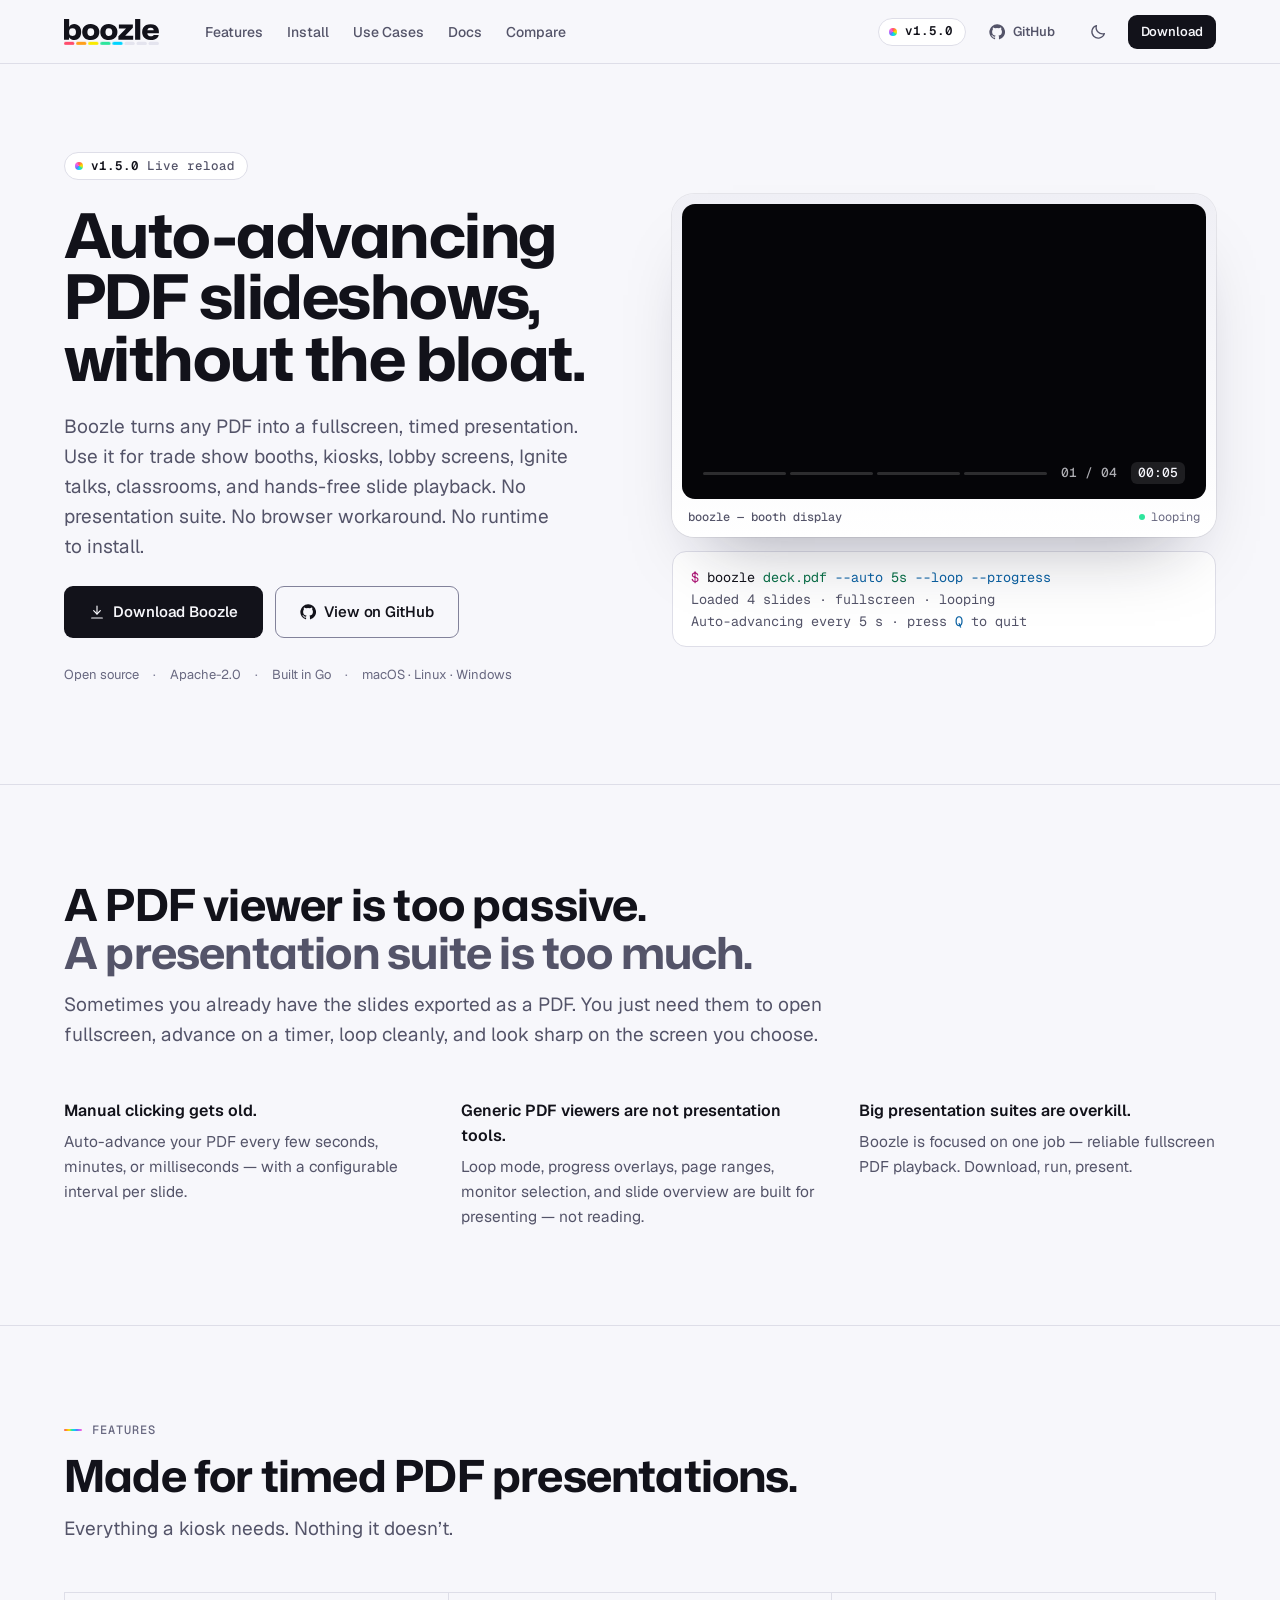
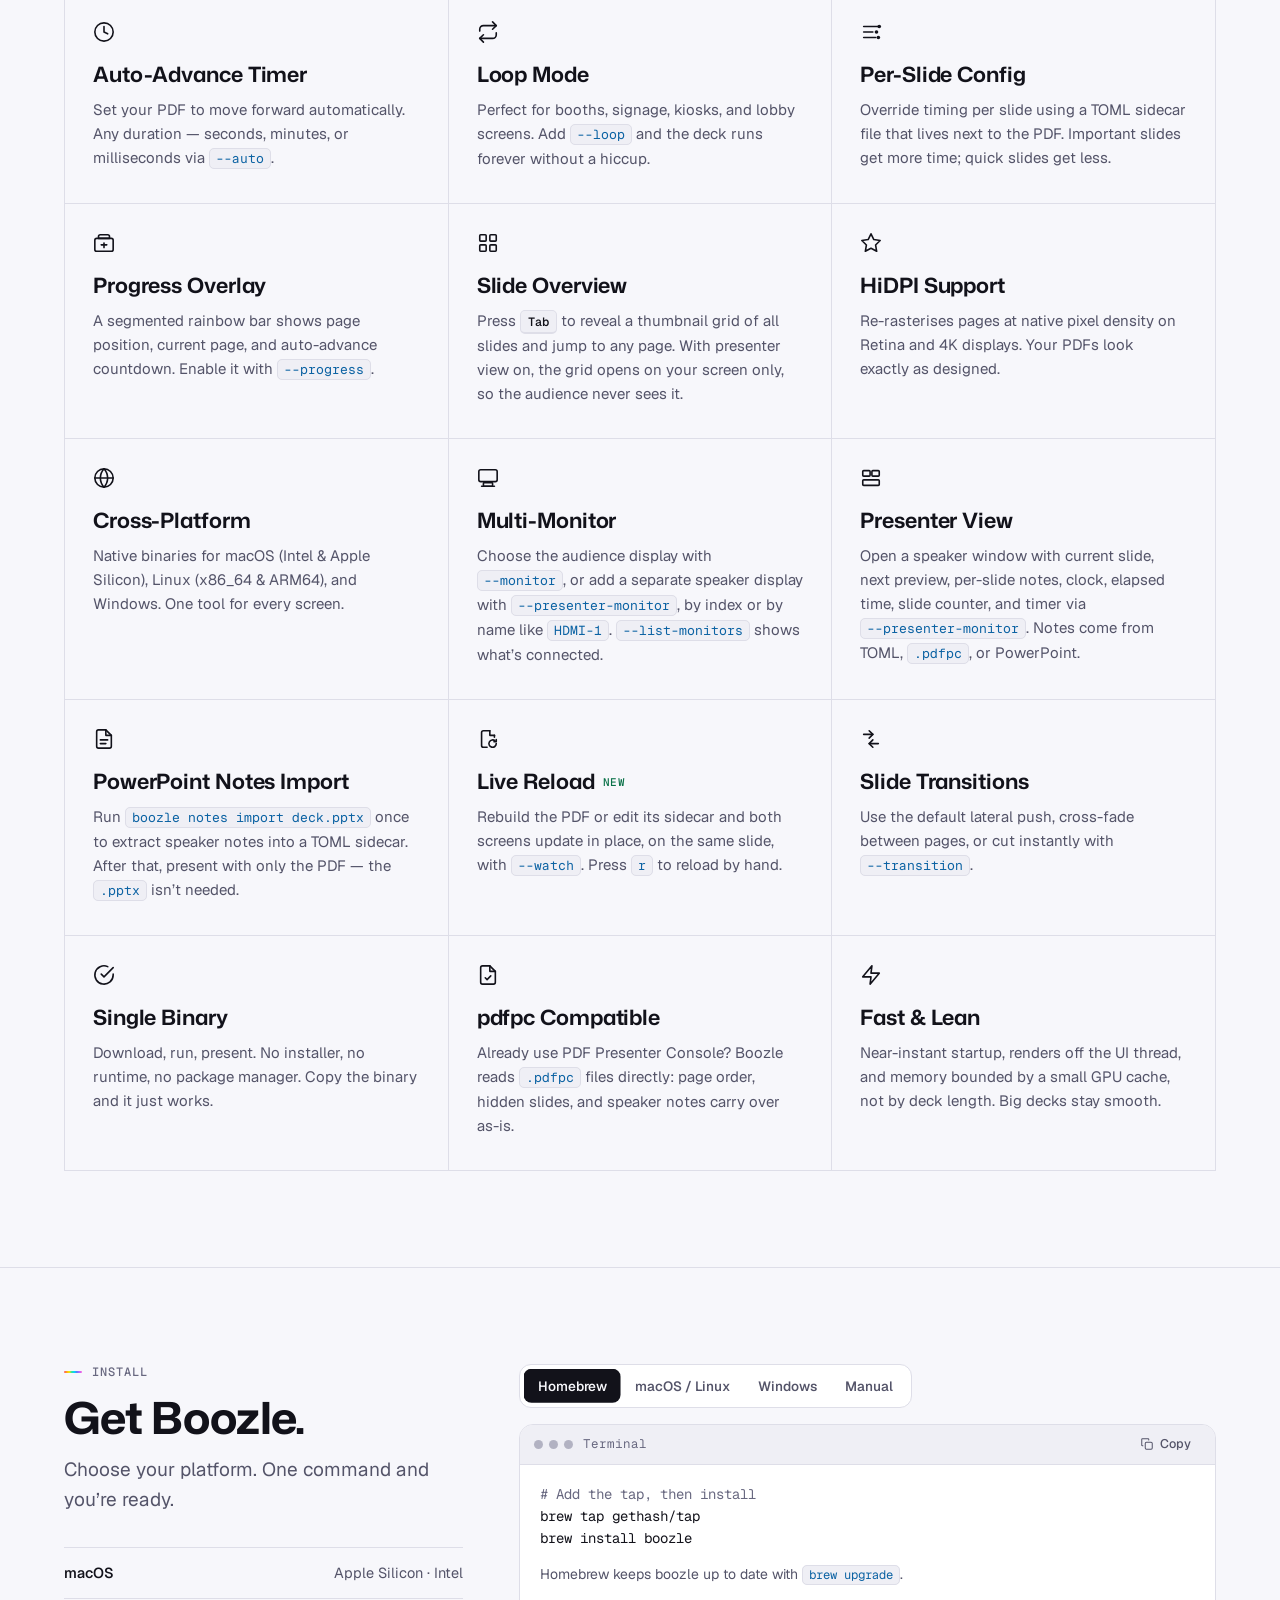
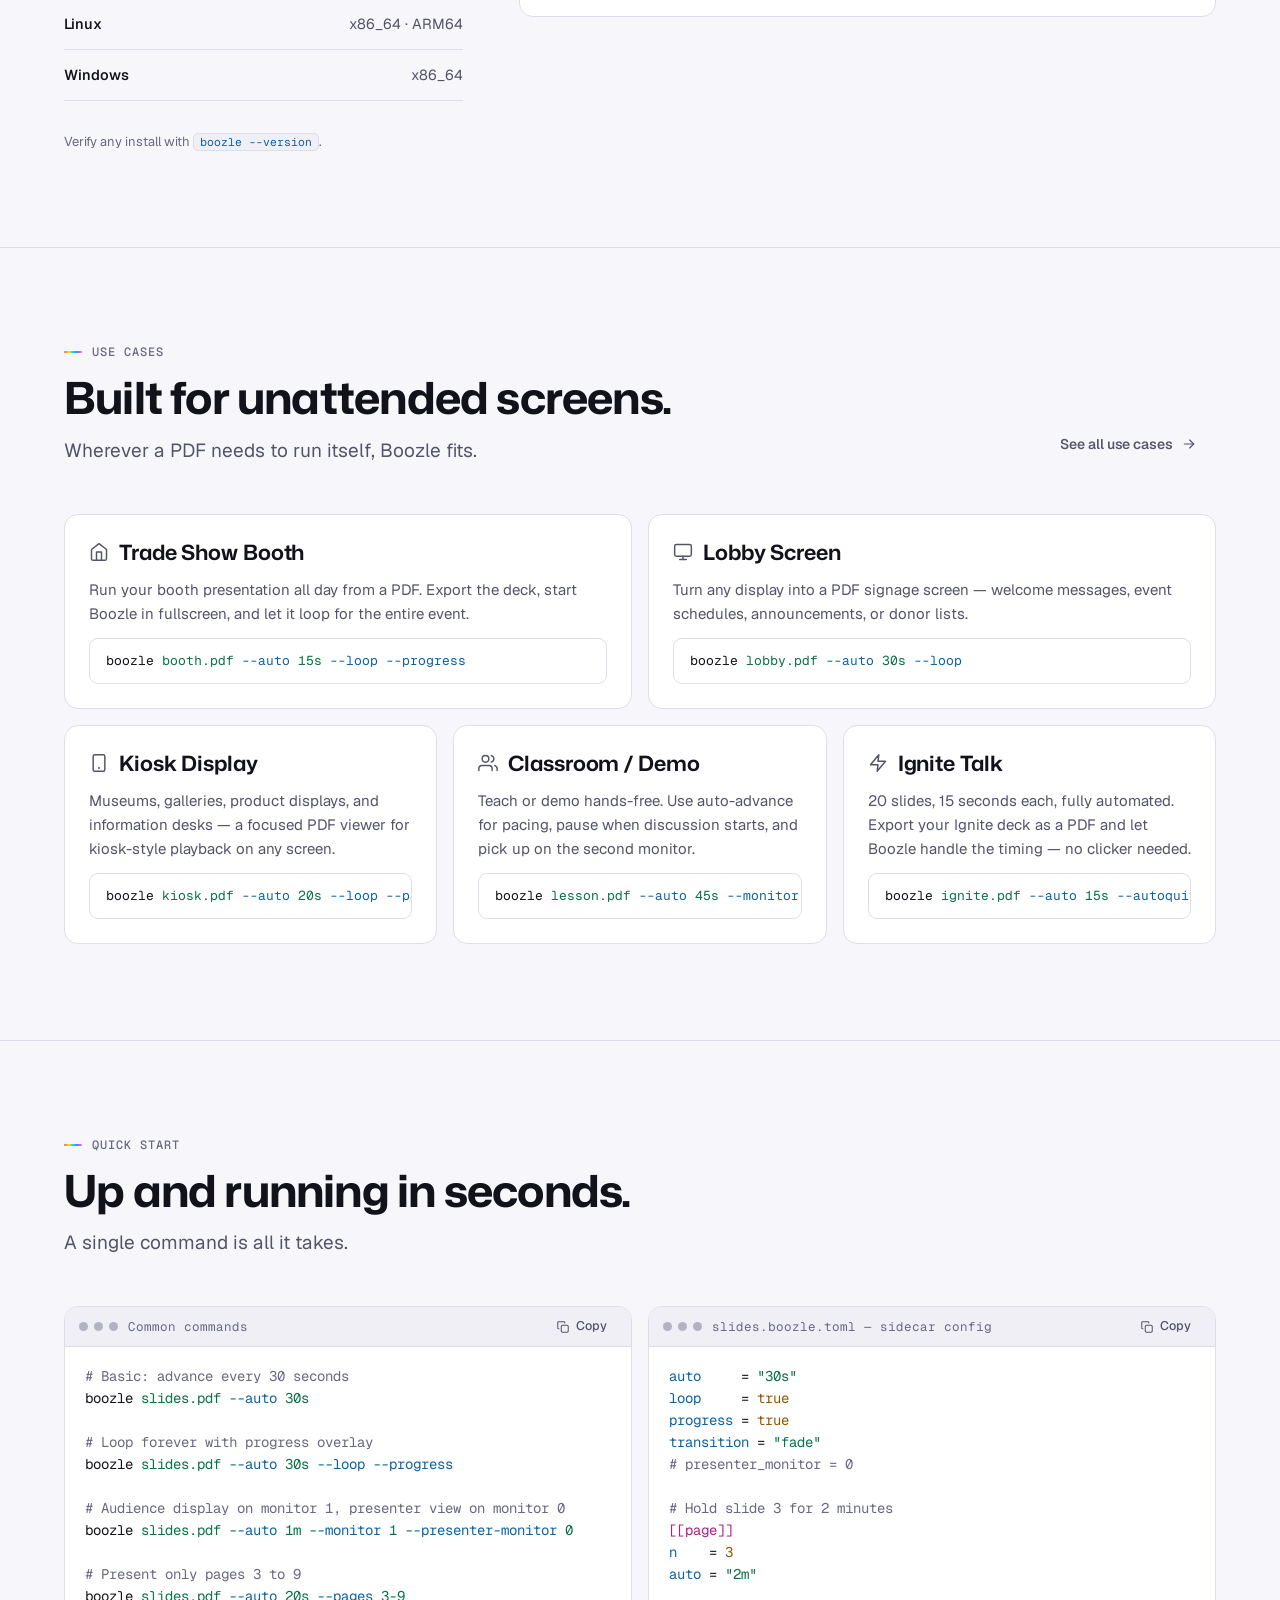
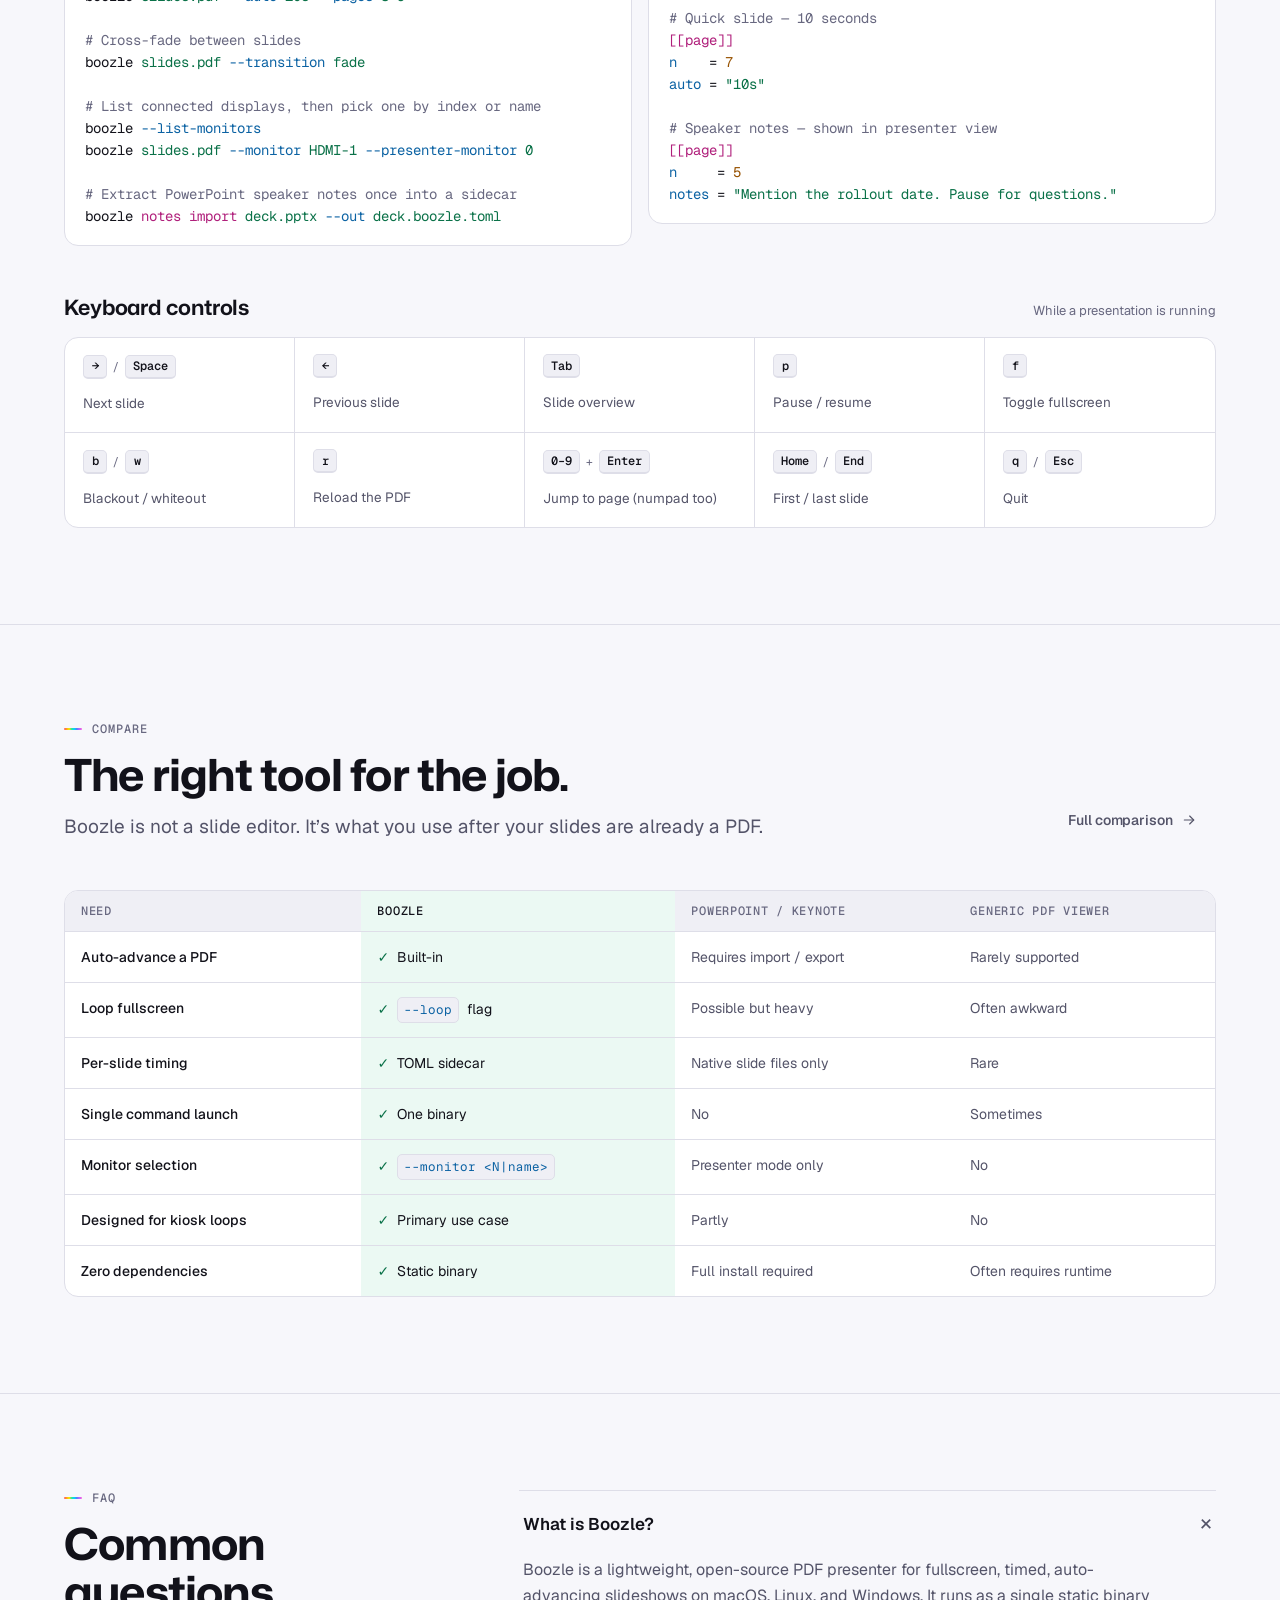
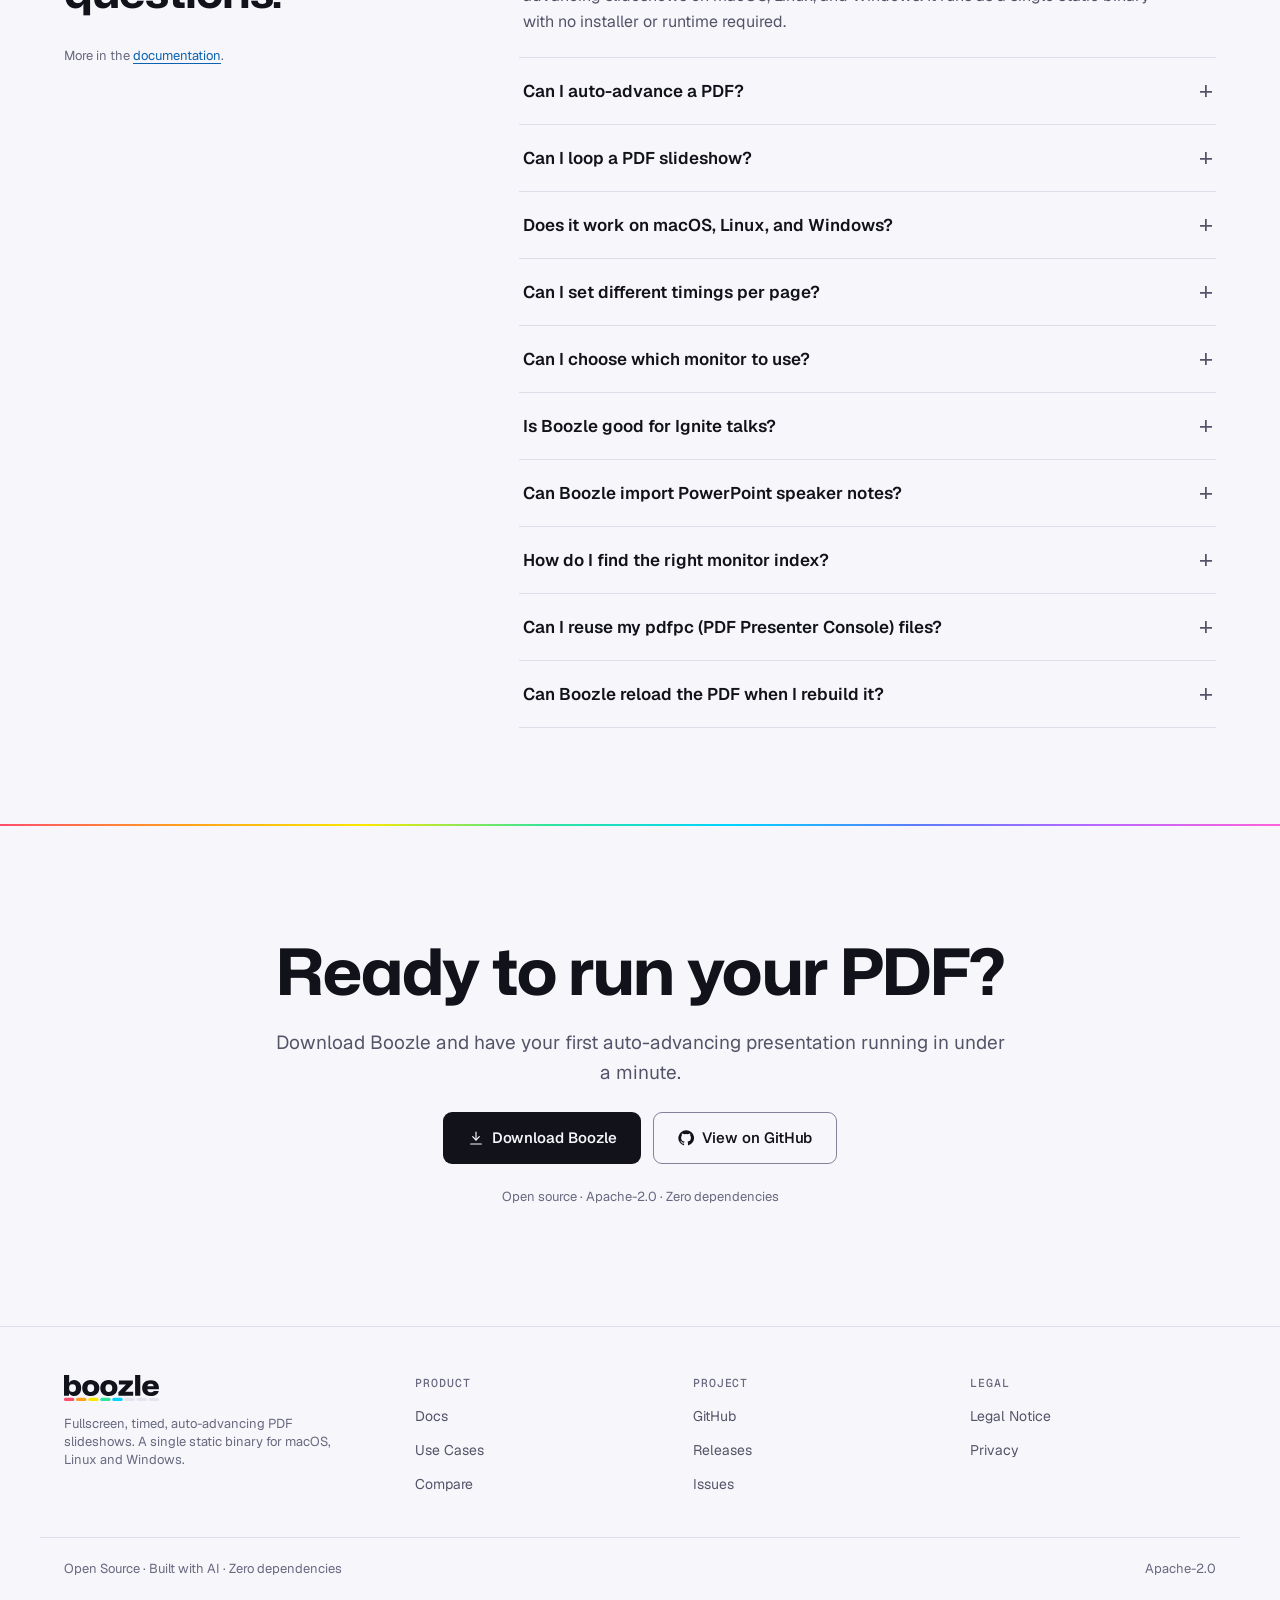
==== commit 83ea1f63: "Adopts updated design system and reflects Boozle 1.5.0 Design system (Boozle - Design System, 2026-1" ====
--- a/index.html
+++ b/index.html
@@ -17,10 +17,7 @@
   <meta name="twitter:title"       content="Boozle — Auto-Advancing PDF Slideshows, Without the Bloat">
   <meta name="twitter:description" content="Single binary. No runtime. Auto-advance, loop, per-slide timing, HiDPI rendering.">
 
-  <!-- Canonical -->
-  <meta property="og:image:width"  content="1200">
-  <meta property="og:image:height" content="630">
-  <meta property="og:image:alt"    content="Boozle — auto-advancing PDF slideshows, without the bloat.">
+  <!-- Social image, canonical, icons -->
   <meta property="og:image"        content="https://boozle.io/assets/og/boozle-og.png">
   <meta property="og:image:width"  content="1200">
   <meta property="og:image:height" content="630">
@@ -29,19 +26,14 @@
   <link rel="canonical" href="https://boozle.io/">
   <meta name="theme-color" content="#0b0b12" media="(prefers-color-scheme: dark)">
   <meta name="theme-color" content="#f7f7fb" media="(prefers-color-scheme: light)">
-  <link rel="apple-touch-icon" href="logos/apple-touch-icon.png">
-  <link rel="preload" href="assets/fonts/BricolageGrotesque-Variable.woff2" as="font" type="font/woff2" crossorigin>
-  <link rel="preload" href="assets/fonts/Geist-Variable.woff2" as="font" type="font/woff2" crossorigin>
-  <script>try{var t=localStorage.getItem('boozle-theme');if(t==='light'||t==='dark')document.documentElement.setAttribute('data-theme',t)}catch(e){}</script>
-  <meta name="theme-color" content="#0b0b12" media="(prefers-color-scheme: dark)">
-  <meta name="theme-color" content="#f7f7fb" media="(prefers-color-scheme: light)">
   <link rel="icon" type="image/svg+xml" href="logos/favicon.svg">
   <link rel="alternate icon" href="logos/favicon.png">
   <link rel="apple-touch-icon" href="logos/apple-touch-icon.png">
-  <link rel="preload" href="assets/fonts/BricolageGrotesque-Variable.woff2" as="font" type="font/woff2" crossorigin>
+  <link rel="preload" href="assets/fonts/MonaSans-Variable.woff2" as="font" type="font/woff2" crossorigin>
   <link rel="preload" href="assets/fonts/Geist-Variable.woff2" as="font" type="font/woff2" crossorigin>
   <script>try{var t=localStorage.getItem('boozle-theme');if(t==='light'||t==='dark')document.documentElement.setAttribute('data-theme',t)}catch(e){}</script>
   <link rel="stylesheet" href="assets/css/style.css">
+  <script>try{if(!sessionStorage.getItem('boozle-logo-fill')){sessionStorage.setItem('boozle-logo-fill','1');if(!matchMedia('(prefers-reduced-motion: reduce)').matches)document.documentElement.setAttribute('data-logo-fill','')}}catch(e){}</script>
 
   <!-- Structured Data -->
   <script type="application/ld+json">
@@ -111,6 +103,11 @@
             "@type": "Question",
             "name": "Can I reuse my pdfpc (PDF Presenter Console) files?",
             "acceptedAnswer": { "@type": "Answer", "text": "Yes. Boozle loads deck.pdfpc next to deck.pdf automatically, or any .pdfpc file passed with --config. It uses the page order, skips hidden slides, and shows the notes in presenter view." }
+          },
+          {
+            "@type": "Question",
+            "name": "Can Boozle reload the PDF when I rebuild it?",
+            "acceptedAnswer": { "@type": "Answer", "text": "Yes. Start it with --watch (or watch = true in the sidecar) and Boozle reloads whenever the PDF or its sidecar changes, on both screens and on the same slide. The previous version stays up until the new slide is rendered, and a half-written file is ignored until it settles. Press r to reload by hand." }
           }
         ]
       }
@@ -121,16 +118,16 @@
 <body class="bz pg">
 <a class="bz-skip" href="#main">Skip to content</a>
 <header class="bz-header"><div class="bz-header__inner">
-<a class="bz-header__logo" href="index.html" aria-label="Boozle home"><svg style="height:26px;width:auto;display:block" xmlns="http://www.w3.org/2000/svg" viewBox="0 2 208 62" role="img" aria-label="Boozle" class="bz-logo"><g fill="none" stroke-width="11.4"><path d="M15.62 46.1A14.3 14.3 0 0 1 14.56 43.84" stroke="#ff5467"/><path d="M14.79 44.42A14.3 14.3 0 0 1 14.04 42.05" stroke="#ff615a"/><path d="M14.19 42.65A14.3 14.3 0 0 1 13.75 40.2" stroke="#ff6e4d"/><path d="M13.82 40.82A14.3 14.3 0 0 1 13.71 38.33" stroke="#ff7b40"/><path d="M13.7 38.95A14.3 14.3 0 0 1 13.92 36.47" stroke="#ff8833"/><path d="M13.82 37.09A14.3 14.3 0 0 1 14.36 34.65" stroke="#ff9526"/><path d="M14.19 35.25A14.3 14.3 0 0 1 15.04 32.91" stroke="#ffa21b"/><path d="M14.79 33.48A14.3 14.3 0 0 1 15.94 31.27" stroke="#fead17"/><path d="M15.62 31.8A14.3 14.3 0 0 1 17.05 29.76" stroke="#fdb912"/><path d="M16.65 30.25A14.3 14.3 0 0 1 18.34 28.41" stroke="#fcc50e"/><path d="M17.89 28.84A14.3 14.3 0 0 1 19.8 27.24" stroke="#fbd109"/><path d="M19.29 27.61A14.3 14.3 0 0 1 21.4 26.27" stroke="#fadc05"/><path d="M20.85 26.57A14.3 14.3 0 0 1 23.11 25.51" stroke="#f9e800"/><path d="M22.53 25.74A14.3 14.3 0 0 1 24.9 24.99" stroke="#dbe817"/><path d="M24.3 25.14A14.3 14.3 0 0 1 26.75 24.71" stroke="#bbe830"/><path d="M26.13 24.77A14.3 14.3 0 0 1 28.62 24.67" stroke="#9ae749"/><path d="M28 24.65A14.3 14.3 0 0 1 30.48 24.87" stroke="#7ae662"/><path d="M29.87 24.77A14.3 14.3 0 0 1 32.3 25.31" stroke="#5ae67b"/><path d="M31.7 25.14A14.3 14.3 0 0 1 34.04 25.99" stroke="#3ae594"/><path d="M33.47 25.74A14.3 14.3 0 0 1 35.68 26.89" stroke="#29e3a7"/><path d="M35.15 26.57A14.3 14.3 0 0 1 37.19 28" stroke="#22e1b7"/><path d="M36.71 27.61A14.3 14.3 0 0 1 38.54 29.29" stroke="#1bdec6"/><path d="M38.11 28.84A14.3 14.3 0 0 1 39.71 30.75" stroke="#13dbd6"/><path d="M39.35 30.25A14.3 14.3 0 0 1 40.68 32.35" stroke="#0cd8e5"/><path d="M40.38 31.8A14.3 14.3 0 0 1 41.44 34.06" stroke="#05d6f5"/><path d="M41.21 33.48A14.3 14.3 0 0 1 41.96 35.86" stroke="#05cfff"/><path d="M41.81 35.25A14.3 14.3 0 0 1 42.25 37.71" stroke="#14c1fe"/><path d="M42.18 37.09A14.3 14.3 0 0 1 42.29 39.58" stroke="#22b3fd"/><path d="M42.3 38.95A14.3 14.3 0 0 1 42.08 41.44" stroke="#31a5fc"/><path d="M42.18 40.82A14.3 14.3 0 0 1 41.64 43.25" stroke="#3f97fc"/><path d="M41.81 42.65A14.3 14.3 0 0 1 40.96 45" stroke="#4e89fb"/><path d="M41.21 44.42A14.3 14.3 0 0 1 40.06 46.64" stroke="#5c7cfa"/><path d="M40.38 46.1A14.3 14.3 0 0 1 38.95 48.14" stroke="#6b78fb"/><path d="M39.35 47.66A14.3 14.3 0 0 1 37.66 49.5" stroke="#7a75fc"/><path d="M38.11 49.06A14.3 14.3 0 0 1 36.2 50.67" stroke="#8972fc"/><path d="M36.71 50.3A14.3 14.3 0 0 1 34.6 51.64" stroke="#986efd"/><path d="M35.15 51.34A14.3 14.3 0 0 1 32.89 52.39" stroke="#a76bfe"/><path d="M33.47 52.16A14.3 14.3 0 0 1 31.1 52.91" stroke="#b668ff"/><path d="M31.7 52.77A14.3 14.3 0 0 1 29.25 53.2" stroke="#c266fa"/><path d="M29.87 53.13A14.3 14.3 0 0 1 27.38 53.24" stroke="#cd65f4"/><path d="M28 53.25A14.3 14.3 0 0 1 25.52 53.04" stroke="#d864ee"/><path d="M26.13 53.13A14.3 14.3 0 0 1 23.7 52.59" stroke="#e363e8"/><path d="M24.3 52.77A14.3 14.3 0 0 1 21.96 51.91" stroke="#ee62e1"/><path d="M22.53 52.16A14.3 14.3 0 0 1 20.32 51.01" stroke="#f961db"/><path d="M20.85 51.34A14.3 14.3 0 0 1 18.81 49.91" stroke="#ff61d8"/><path d="M19.29 50.3A14.3 14.3 0 0 1 17.46 48.61" stroke="#ff61d8"/><path d="M17.89 49.06A14.3 14.3 0 0 1 16.29 47.15" stroke="#ff61d8"/><path d="M16.65 47.66A14.3 14.3 0 0 1 15.62 46.1" stroke="#ff61d8"/></g><path fill="currentColor" d="M8 10.07q0-2 2-2h7.4q2 0 2 2V58H8Z"/><path transform="matrix(0.07 0 0 0.07 0 58)" fill="currentColor" d="M931.7 13.2Q859.3 13.2 807.5 -17.9Q755.7 -49 728.5 -110.3Q701.3 -171.6 701.3 -262.6Q701.3 -360 730.4 -421.5Q759.5 -483 812 -512.1Q864.5 -541.2 934.3 -541.2Q1008.3 -541.2 1060 -511.5Q1111.7 -481.8 1138.8 -420.9Q1165.9 -360 1165.9 -264.8Q1165.9 -167.8 1136.8 -106.3Q1107.7 -44.8 1055.2 -15.8Q1002.7 13.2 931.7 13.2ZM934.9 -102.6Q958.7 -102.6 974.1 -119.1Q989.5 -135.6 997.3 -169.6Q1005.1 -203.6 1005.1 -254.6Q1005.1 -311.8 996.7 -348.3Q988.3 -384.8 972 -402.8Q955.7 -420.8 931.3 -420.8Q908.1 -420.8 892.7 -403.7Q877.3 -386.6 869.7 -350.8Q862.1 -315 862.1 -259.8Q862.1 -180.2 880.6 -141.4Q899.1 -102.6 934.9 -102.6Z M1423.7 13.2Q1351.3 13.2 1299.5 -17.9Q1247.7 -49 1220.5 -110.3Q1193.3 -171.6 1193.3 -262.6Q1193.3 -360 1222.4 -421.5Q1251.5 -483 1304 -512.1Q1356.5 -541.2 1426.3 -541.2Q1500.3 -541.2 1552 -511.5Q1603.7 -481.8 1630.8 -420.9Q1657.9 -360 1657.9 -264.8Q1657.9 -167.8 1628.8 -106.3Q1599.7 -44.8 1547.2 -15.8Q1494.7 13.2 1423.7 13.2ZM1426.9 -102.6Q1450.7 -102.6 1466.1 -119.1Q1481.5 -135.6 1489.3 -169.6Q1497.1 -203.6 1497.1 -254.6Q1497.1 -311.8 1488.7 -348.3Q1480.3 -384.8 1464 -402.8Q1447.7 -420.8 1423.3 -420.8Q1400.1 -420.8 1384.7 -403.7Q1369.3 -386.6 1361.7 -350.8Q1354.1 -315 1354.1 -259.8Q1354.1 -180.2 1372.6 -141.4Q1391.1 -102.6 1426.9 -102.6Z M1682.9 0V-130.4L1903.5 -397.2V-402H1687.5V-528H2080.9V-396.2L1860.7 -129.2V-126H2081.1V0Z M2118.7 0V-692H2276.7V0Z M2551.7 13.2Q2483.5 13.2 2438 -7.3Q2392.5 -27.8 2365.1 -64.3Q2337.7 -100.8 2326 -149.2Q2314.3 -197.6 2314.3 -253Q2314.3 -309.6 2326.4 -361.2Q2338.5 -412.8 2365.2 -453.5Q2391.9 -494.2 2435.8 -517.7Q2479.7 -541.2 2543.7 -541.2Q2605.7 -541.2 2649.2 -519.1Q2692.7 -497 2718.3 -456.6Q2743.9 -416.2 2751.4 -361.8Q2758.9 -307.4 2748.7 -242.6L2415.7 -235V-316.6L2622.3 -321.6L2604.1 -271Q2609.7 -320.2 2604.8 -352.5Q2599.9 -384.8 2585.1 -400.9Q2570.3 -417 2543.7 -417Q2515.5 -417 2499.1 -398.6Q2482.7 -380.2 2476.1 -346.5Q2469.5 -312.8 2469.5 -266.2Q2469.5 -180 2489.7 -142.2Q2509.9 -104.4 2552.3 -104.4Q2571.5 -104.4 2583.7 -111.8Q2595.9 -119.2 2602.9 -132.3Q2609.9 -145.4 2612.3 -163.1Q2614.7 -180.8 2613.3 -201.4L2758.5 -191.4Q2763.1 -157.6 2756 -121.8Q2748.9 -86 2726.1 -55.4Q2703.3 -24.8 2660.8 -5.8Q2618.3 13.2 2551.7 13.2Z"/></svg></a>
+<a class="bz-header__logo" href="index.html" aria-label="Boozle home"><svg style="height:26px;width:auto;display:block" xmlns="http://www.w3.org/2000/svg" viewBox="53 -729 3326 911" role="img" aria-label="Boozle" class="bz-logo bz-logo--fill"><path fill="currentColor" d="M415.2 9Q371.9 9 336.7 -2.3Q301.6 -13.6 276.8 -34.3Q251.9 -54.9 238.6 -81.4H231.1L224.6 0H52.6V-729H233.9V-458.6H240.8Q261.3 -500.7 308.5 -525.3Q355.6 -549.9 415.1 -549.9Q469.7 -549.9 513.8 -530.7Q557.9 -511.6 589.5 -475.3Q621.1 -439.1 638.2 -387.5Q655.4 -335.9 655.4 -270.4Q655.4 -183.6 625.5 -120.8Q595.6 -58 541.6 -24.5Q487.6 9 415.2 9ZM351.3 -131.8Q390.4 -131.8 417.4 -148.4Q444.3 -165.1 458.2 -196.5Q472.1 -227.9 472.1 -270.4Q472.1 -303 464.5 -328.5Q456.9 -354 441.9 -371.9Q426.9 -389.8 404.8 -399.4Q382.7 -409 353.8 -409Q315 -409 288 -393.3Q261.1 -377.7 247.5 -350.2Q233.9 -322.7 233.9 -287.4V-253Q233.9 -217.4 248 -190Q262 -162.6 288.6 -147.2Q315.2 -131.8 351.3 -131.8Z M991.2 9.9Q923.4 9.9 868.2 -8.7Q813.1 -27.3 773.3 -63.4Q733.4 -99.6 711.9 -151.6Q690.5 -203.5 690.5 -269.9Q690.5 -356.2 727 -418.8Q763.5 -481.4 830.9 -515.6Q898.3 -549.9 991.2 -549.9Q1058.9 -549.9 1114.1 -531.3Q1169.2 -512.7 1209 -476.6Q1248.7 -440.4 1270.2 -388.6Q1291.7 -336.8 1291.7 -269.9Q1291.7 -184.7 1255.5 -121.6Q1219.2 -58.6 1152.1 -24.4Q1084.9 9.9 991.2 9.9ZM991.1 -132.1Q1028.4 -132.1 1055 -147.7Q1081.7 -163.3 1095.7 -194.2Q1109.7 -225 1109.7 -269.9Q1109.7 -304.1 1101.7 -330Q1093.7 -355.9 1078.5 -373.4Q1063.2 -390.8 1041.3 -399.6Q1019.4 -408.4 991.2 -408.4Q954.3 -408.4 927.6 -392.7Q901 -377.1 886.9 -346.5Q872.8 -315.8 872.8 -269.9Q872.8 -235.8 880.8 -210.1Q888.8 -184.5 904.2 -167.1Q919.5 -149.7 941.4 -140.9Q963.4 -132.1 991.1 -132.1Z M1625.2 9.9Q1557.4 9.9 1502.2 -8.7Q1447.1 -27.3 1407.3 -63.4Q1367.4 -99.6 1345.9 -151.6Q1324.5 -203.5 1324.5 -269.9Q1324.5 -356.2 1361 -418.8Q1397.5 -481.4 1464.9 -515.6Q1532.3 -549.9 1625.2 -549.9Q1692.9 -549.9 1748.1 -531.3Q1803.2 -512.7 1843 -476.6Q1882.7 -440.4 1904.2 -388.6Q1925.7 -336.8 1925.7 -269.9Q1925.7 -184.7 1889.5 -121.6Q1853.2 -58.6 1786.1 -24.4Q1718.9 9.9 1625.2 9.9ZM1625.1 -132.1Q1662.4 -132.1 1689 -147.7Q1715.7 -163.3 1729.7 -194.2Q1743.7 -225 1743.7 -269.9Q1743.7 -304.1 1735.7 -330Q1727.7 -355.9 1712.5 -373.4Q1697.2 -390.8 1675.3 -399.6Q1653.4 -408.4 1625.2 -408.4Q1588.3 -408.4 1561.6 -392.7Q1535 -377.1 1520.9 -346.5Q1506.8 -315.8 1506.8 -269.9Q1506.8 -235.8 1514.8 -210.1Q1522.8 -184.5 1538.2 -167.1Q1553.5 -149.7 1575.4 -140.9Q1597.4 -132.1 1625.1 -132.1Z M1958.9 0V-124.4L2227.4 -399.5H1976.1V-540.1H2465.9V-419L2196.8 -140.6H2477.1V0Z M2544.6 0V-729H2725.9V0Z M3088.6 9.8Q2994.3 9.8 2927.7 -24.7Q2861.2 -59.1 2825.8 -121.3Q2790.5 -183.4 2790.5 -266.1Q2790.5 -354.7 2827.1 -418.1Q2863.8 -481.6 2930.4 -515.5Q2997 -549.4 3086.7 -549.4Q3190.5 -549.4 3258.2 -508.5Q3326 -467.6 3356.2 -395.2Q3386.5 -322.8 3376.5 -228H2975.2Q2975.5 -193.1 2990.4 -169.1Q3005.2 -145.1 3031.9 -132.9Q3058.7 -120.7 3093.9 -120.7Q3133.6 -120.7 3161 -134.9Q3188.4 -149.1 3196.8 -171.6H3371.9Q3363 -115.2 3324.7 -74.7Q3286.4 -34.2 3225.8 -12.2Q3165.1 9.8 3088.6 9.8ZM2972.5 -318.7 2962.2 -331.4H3208.3L3196.5 -319.3Q3197.2 -353.1 3184.2 -376Q3171.2 -398.9 3146.4 -410.7Q3121.7 -422.6 3086.7 -422.6Q3051.9 -422.6 3026.5 -410.1Q3001.1 -397.6 2987.3 -374.2Q2973.5 -350.9 2972.5 -318.7Z"/><rect x="52.6" y="70" width="363.4" height="112.4" rx="56.2" fill="#ff4d6d"/><rect x="475.9" y="70" width="363.4" height="112.4" rx="56.2" fill="#ff9f1c"/><rect x="899.2" y="70" width="363.4" height="112.4" rx="56.2" fill="#f9e900"/><rect x="1322.5" y="70" width="363.4" height="112.4" rx="56.2" fill="#2ee59d"/><rect x="1745.7" y="70" width="363.4" height="112.4" rx="56.2" fill="#00d4ff"/><rect x="2169.0" y="70" width="363.4" height="112.4" rx="56.2" style="fill:var(--track)"/><rect x="2592.3" y="70" width="363.4" height="112.4" rx="56.2" style="fill:var(--track)"/><rect x="3015.6" y="70" width="363.4" height="112.4" rx="56.2" style="fill:var(--track)"/></svg></a>
 <nav class="bz-header__nav" aria-label="Primary"><a href="#features">Features</a><a href="#install">Install</a><a href="use-cases.html">Use Cases</a><a href="docs.html">Docs</a><a href="compare.html">Compare</a></nav>
-<div class="bz-header__end"><a class="bz-badge bz-hide-sm" href="docs.html#whats-new"><span class="bz-badge__dot"></span><strong>v1.4.0</strong></a><a class="bz-btn bz-btn--ghost bz-btn--sm bz-hide-sm" href="https://github.com/gethash/boozle"><svg viewBox="0 0 24 24" fill="currentColor" aria-hidden="true"><path d="M12 .5a11.5 11.5 0 00-3.64 22.41c.58.1.79-.25.79-.56v-2c-3.2.7-3.88-1.37-3.88-1.37-.53-1.33-1.28-1.69-1.28-1.69-1.05-.71.08-.7.08-.7 1.16.08 1.77 1.19 1.77 1.19 1.03 1.77 2.7 1.26 3.36.96.1-.75.4-1.26.73-1.55-2.55-.29-5.24-1.28-5.24-5.69 0-1.26.45-2.29 1.19-3.09-.12-.29-.52-1.46.11-3.05 0 0 .97-.31 3.17 1.18a11 11 0 015.77 0c2.2-1.49 3.17-1.18 3.17-1.18.63 1.59.23 2.76.11 3.05.74.8 1.19 1.83 1.19 3.09 0 4.42-2.69 5.39-5.26 5.68.41.36.78 1.06.78 2.14v3.17c0 .31.21.67.8.56A11.5 11.5 0 0012 .5z"/></svg>GitHub</a><button class="bz-icon-btn bz-theme" type="button" data-theme-toggle aria-label="Switch to light theme"><svg class="i-sun" viewBox="0 0 24 24" fill="none" stroke="currentColor" stroke-width="1.75" stroke-linecap="round" stroke-linejoin="round" aria-hidden="true"><circle cx="12" cy="12" r="4"/><path d="M12 2v2M12 20v2M4.93 4.93l1.41 1.41M17.66 17.66l1.41 1.41M2 12h2M20 12h2M4.93 19.07l1.41-1.41M17.66 6.34l1.41-1.41"/></svg><svg class="i-moon" viewBox="0 0 24 24" fill="none" stroke="currentColor" stroke-width="1.75" stroke-linecap="round" stroke-linejoin="round" aria-hidden="true"><path d="M20.5 14.1A8.5 8.5 0 019.9 3.5a8.5 8.5 0 1010.6 10.6z"/></svg></button><a class="bz-btn bz-btn--primary bz-btn--sm" href="#install">Download</a><button class="bz-icon-btn bz-header__menu" type="button" data-menu aria-expanded="false" aria-controls="site-menu" aria-label="Open menu"><svg viewBox="0 0 24 24" fill="none" stroke="currentColor" stroke-width="1.75" stroke-linecap="round" aria-hidden="true"><path d="M4 8h16M4 16h16"/></svg><svg class="i-close" viewBox="0 0 24 24" fill="none" stroke="currentColor" stroke-width="1.75" stroke-linecap="round" aria-hidden="true"><path d="M6 6l12 12M18 6L6 18"/></svg></button></div>
+<div class="bz-header__end"><a class="bz-badge bz-hide-sm" href="docs.html#whats-new"><span class="bz-badge__dot"></span><strong>v1.5.0</strong></a><a class="bz-btn bz-btn--ghost bz-btn--sm bz-hide-sm" href="https://github.com/gethash/boozle"><svg viewBox="0 0 24 24" fill="currentColor" aria-hidden="true"><path d="M12 .5a11.5 11.5 0 00-3.64 22.41c.58.1.79-.25.79-.56v-2c-3.2.7-3.88-1.37-3.88-1.37-.53-1.33-1.28-1.69-1.28-1.69-1.05-.71.08-.7.08-.7 1.16.08 1.77 1.19 1.77 1.19 1.03 1.77 2.7 1.26 3.36.96.1-.75.4-1.26.73-1.55-2.55-.29-5.24-1.28-5.24-5.69 0-1.26.45-2.29 1.19-3.09-.12-.29-.52-1.46.11-3.05 0 0 .97-.31 3.17 1.18a11 11 0 015.77 0c2.2-1.49 3.17-1.18 3.17-1.18.63 1.59.23 2.76.11 3.05.74.8 1.19 1.83 1.19 3.09 0 4.42-2.69 5.39-5.26 5.68.41.36.78 1.06.78 2.14v3.17c0 .31.21.67.8.56A11.5 11.5 0 0012 .5z"/></svg>GitHub</a><button class="bz-icon-btn bz-theme" type="button" data-theme-toggle aria-label="Switch to light theme"><svg class="i-sun" viewBox="0 0 24 24" fill="none" stroke="currentColor" stroke-width="1.75" stroke-linecap="round" stroke-linejoin="round" aria-hidden="true"><circle cx="12" cy="12" r="4"/><path d="M12 2v2M12 20v2M4.93 4.93l1.41 1.41M17.66 17.66l1.41 1.41M2 12h2M20 12h2M4.93 19.07l1.41-1.41M17.66 6.34l1.41-1.41"/></svg><svg class="i-moon" viewBox="0 0 24 24" fill="none" stroke="currentColor" stroke-width="1.75" stroke-linecap="round" stroke-linejoin="round" aria-hidden="true"><path d="M20.5 14.1A8.5 8.5 0 019.9 3.5a8.5 8.5 0 1010.6 10.6z"/></svg></button><a class="bz-btn bz-btn--primary bz-btn--sm" href="#install">Download</a><button class="bz-icon-btn bz-header__menu" type="button" data-menu aria-expanded="false" aria-controls="site-menu" aria-label="Open menu"><svg viewBox="0 0 24 24" fill="none" stroke="currentColor" stroke-width="1.75" stroke-linecap="round" aria-hidden="true"><path d="M4 8h16M4 16h16"/></svg><svg class="i-close" viewBox="0 0 24 24" fill="none" stroke="currentColor" stroke-width="1.75" stroke-linecap="round" aria-hidden="true"><path d="M6 6l12 12M18 6L6 18"/></svg></button></div>
 </div>
 <nav class="bz-sheet" id="site-menu" data-open="false" aria-label="Menu"><a href="#features">Features</a><a href="#install">Install</a><a href="use-cases.html">Use Cases</a><a href="docs.html">Docs</a><a href="compare.html">Compare</a><hr><a href="https://github.com/gethash/boozle">GitHub <svg style="width:16px;height:16px" viewBox="0 0 24 24" fill="none" stroke="currentColor" stroke-width="1.75" stroke-linecap="round" stroke-linejoin="round" aria-hidden="true"><path d="M5 12h14"/><polyline points="13 6 19 12 13 18"/></svg></a></nav>
 </header>
 <main id="main">
 <section class="pg-hero" id="hero"><div class="pg-wrap pg-hero__grid">
 <div class="pg-hero__copy">
-<a class="bz-badge" href="docs.html#whats-new"><span class="bz-badge__dot"></span><strong>v1.4.0</strong> A new look for Boozle</a>
+<a class="bz-badge" href="docs.html#whats-new"><span class="bz-badge__dot"></span><strong>v1.5.0</strong> Live reload</a>
 <h1 class="bz-display-xl"><span class="pg-nowrap">Auto-advancing</span> PDF slideshows, without the bloat.</h1>
 <p class="bz-lede">Boozle turns any PDF into a fullscreen, timed presentation. Use it for trade show booths, kiosks, lobby screens, Ignite talks, classrooms, and hands-free slide playback. No presentation suite. No browser workaround. No runtime to install.</p>
 <div class="bz-btn-row"><a class="bz-btn bz-btn--primary bz-btn--lg" href="#install"><svg viewBox="0 0 24 24" fill="none" stroke="currentColor" stroke-width="1.75" stroke-linecap="round" stroke-linejoin="round" aria-hidden="true"><path d="M12 3v12"/><polyline points="7 10 12 15 17 10"/><path d="M4 21h16"/></svg>Download Boozle</a><a class="bz-btn bz-btn--secondary bz-btn--lg" href="https://github.com/gethash/boozle"><svg viewBox="0 0 24 24" fill="currentColor" aria-hidden="true"><path d="M12 .5a11.5 11.5 0 00-3.64 22.41c.58.1.79-.25.79-.56v-2c-3.2.7-3.88-1.37-3.88-1.37-.53-1.33-1.28-1.69-1.28-1.69-1.05-.71.08-.7.08-.7 1.16.08 1.77 1.19 1.77 1.19 1.03 1.77 2.7 1.26 3.36.96.1-.75.4-1.26.73-1.55-2.55-.29-5.24-1.28-5.24-5.69 0-1.26.45-2.29 1.19-3.09-.12-.29-.52-1.46.11-3.05 0 0 .97-.31 3.17 1.18a11 11 0 015.77 0c2.2-1.49 3.17-1.18 3.17-1.18.63 1.59.23 2.76.11 3.05.74.8 1.19 1.83 1.19 3.09 0 4.42-2.69 5.39-5.26 5.68.41.36.78 1.06.78 2.14v3.17c0 .31.21.67.8.56A11.5 11.5 0 0012 .5z"/></svg>View on GitHub</a></div>
@@ -151,7 +148,7 @@
 
 <section class="pg-section" id="features"><div class="pg-wrap pg-stack-7">
 <div class="bz-section-head"><span class="bz-eyebrow">Features</span><h2 class="bz-h1">Made for timed PDF presentations.</h2><p class="bz-lede">Everything a kiosk needs. Nothing it doesn’t.</p></div>
-<div class="bz-features"><article class="bz-feature"><svg class="bz-feature__icon" viewBox="0 0 24 24" fill="none" stroke="currentColor" stroke-width="1.75" stroke-linecap="round" stroke-linejoin="round" aria-hidden="true"><circle cx="12" cy="12" r="10"/><polyline points="12 6 12 12 16 14"/></svg><h3 class="bz-h3">Auto-Advance Timer</h3><p>Set your PDF to move forward automatically. Any duration — seconds, minutes, or milliseconds via <code>--auto</code>.</p></article><article class="bz-feature"><svg class="bz-feature__icon" viewBox="0 0 24 24" fill="none" stroke="currentColor" stroke-width="1.75" stroke-linecap="round" stroke-linejoin="round" aria-hidden="true"><polyline points="17 1 21 5 17 9"/><path d="M3 11V9a4 4 0 014-4h14"/><polyline points="7 23 3 19 7 15"/><path d="M21 13v2a4 4 0 01-4 4H3"/></svg><h3 class="bz-h3">Loop Mode</h3><p>Perfect for booths, signage, kiosks, and lobby screens. Add <code>--loop</code> and the deck runs forever without a hiccup.</p></article><article class="bz-feature"><svg class="bz-feature__icon" viewBox="0 0 24 24" fill="none" stroke="currentColor" stroke-width="1.75" stroke-linecap="round" stroke-linejoin="round" aria-hidden="true"><line x1="4" y1="6" x2="20" y2="6"/><line x1="4" y1="12" x2="14" y2="12"/><line x1="4" y1="18" x2="17" y2="18"/> <circle cx="21" cy="6" r="2" fill="currentColor" stroke="none"/><circle cx="18" cy="12" r="2" fill="currentColor" stroke="none"/><circle cx="20" cy="18" r="2" fill="currentColor" stroke="none"/></svg><h3 class="bz-h3">Per-Slide Config</h3><p>Override timing per slide using a TOML sidecar file that lives next to the PDF. Important slides get more time; quick slides get less.</p></article><article class="bz-feature"><svg class="bz-feature__icon" viewBox="0 0 24 24" fill="none" stroke="currentColor" stroke-width="1.75" stroke-linecap="round" stroke-linejoin="round" aria-hidden="true"><rect x="2" y="7" width="20" height="14" rx="2"/><path d="M16 3H8a2 2 0 00-2 2v2h12V5a2 2 0 00-2-2z"/> <line x1="12" y1="12" x2="12" y2="17"/><line x1="9" y1="14" x2="15" y2="14"/></svg><h3 class="bz-h3">Progress Overlay</h3><p>A segmented rainbow bar shows page position, current page, and auto-advance countdown. Enable it with <code>--progress</code>.</p></article><article class="bz-feature"><svg class="bz-feature__icon" viewBox="0 0 24 24" fill="none" stroke="currentColor" stroke-width="1.75" stroke-linecap="round" stroke-linejoin="round" aria-hidden="true"><rect x="3" y="3" width="7" height="7" rx="1"/><rect x="14" y="3" width="7" height="7" rx="1"/><rect x="3" y="14" width="7" height="7" rx="1"/><rect x="14" y="14" width="7" height="7" rx="1"/></svg><h3 class="bz-h3">Slide Overview</h3><p>Press <kbd class="bz-kbd">Tab</kbd> to reveal a thumbnail grid of all slides and jump to any page. With presenter view on, the grid opens on your screen only, so the audience never sees it.</p></article><article class="bz-feature"><svg class="bz-feature__icon" viewBox="0 0 24 24" fill="none" stroke="currentColor" stroke-width="1.75" stroke-linecap="round" stroke-linejoin="round" aria-hidden="true"><polygon points="12 2 15.09 8.26 22 9.27 17 14.14 18.18 21.02 12 17.77 5.82 21.02 7 14.14 2 9.27 8.91 8.26 12 2"/></svg><h3 class="bz-h3">HiDPI Support</h3><p>Re-rasterises pages at native pixel density on Retina and 4K displays. Your PDFs look exactly as designed.</p></article><article class="bz-feature"><svg class="bz-feature__icon" viewBox="0 0 24 24" fill="none" stroke="currentColor" stroke-width="1.75" stroke-linecap="round" stroke-linejoin="round" aria-hidden="true"><circle cx="12" cy="12" r="10"/><line x1="2" y1="12" x2="22" y2="12"/> <path d="M12 2a15.3 15.3 0 014 10 15.3 15.3 0 01-4 10 15.3 15.3 0 01-4-10 15.3 15.3 0 014-10z"/></svg><h3 class="bz-h3">Cross-Platform</h3><p>Native binaries for macOS (Intel &amp; Apple Silicon), Linux (x86_64 &amp; ARM64), and Windows. One tool for every screen.</p></article><article class="bz-feature"><svg class="bz-feature__icon" viewBox="0 0 24 24" fill="none" stroke="currentColor" stroke-width="1.75" stroke-linecap="round" stroke-linejoin="round" aria-hidden="true"><rect x="2" y="3" width="20" height="13" rx="2"/><rect x="7" y="17" width="10" height="4" rx="1"/> <line x1="5" y1="21" x2="19" y2="21"/></svg><h3 class="bz-h3">Multi-Monitor</h3><p>Choose the audience display with <code>--monitor</code>, or add a separate speaker display with <code>--presenter-monitor</code>, by index or by name like <code>HDMI-1</code>.</p></article><article class="bz-feature"><svg class="bz-feature__icon" viewBox="0 0 24 24" fill="none" stroke="currentColor" stroke-width="1.75" stroke-linecap="round" stroke-linejoin="round" aria-hidden="true"><rect x="3" y="4" width="8" height="6" rx="1"/><rect x="13" y="4" width="8" height="6" rx="1"/><rect x="3" y="14" width="18" height="6" rx="1"/></svg><h3 class="bz-h3">Presenter View</h3><p>Open a speaker window with current slide, next preview, per-slide notes, clock, elapsed time, slide counter, and timer via <code>--presenter-monitor</code>. Notes come from TOML, <code>.pdfpc</code>, or PowerPoint.</p></article><article class="bz-feature"><svg class="bz-feature__icon" viewBox="0 0 24 24" fill="none" stroke="currentColor" stroke-width="1.75" stroke-linecap="round" stroke-linejoin="round" aria-hidden="true"><path d="M14 2H6a2 2 0 00-2 2v16a2 2 0 002 2h12a2 2 0 002-2V8z"/><polyline points="14 2 14 8 20 8"/><line x1="8" y1="13" x2="16" y2="13"/><line x1="8" y1="17" x2="14" y2="17"/></svg><h3 class="bz-h3">PowerPoint Notes Import</h3><p>Run <code>boozle notes import deck.pptx</code> once to extract speaker notes into a TOML sidecar. After that, present with only the PDF — the <code>.pptx</code> isn’t needed.</p></article><article class="bz-feature"><svg class="bz-feature__icon" viewBox="0 0 24 24" fill="none" stroke="currentColor" stroke-width="1.75" stroke-linecap="round" stroke-linejoin="round" aria-hidden="true"><rect x="2" y="4" width="20" height="12" rx="2"/><line x1="8" y1="20" x2="16" y2="20"/><line x1="12" y1="16" x2="12" y2="20"/> <line x1="6" y1="8" x2="14" y2="8"/><line x1="6" y1="11" x2="11" y2="11"/></svg><h3 class="bz-h3">List Monitors</h3><p>Run <code>boozle --list-monitors</code> (or <code>-M</code>) to print the index, name, size, and scale of every connected display, then pass the index or name to <code>--monitor</code>.</p></article><article class="bz-feature"><svg class="bz-feature__icon" viewBox="0 0 24 24" fill="none" stroke="currentColor" stroke-width="1.75" stroke-linecap="round" stroke-linejoin="round" aria-hidden="true"><path d="M4 7h10"/><path d="M10 3l4 4-4 4"/><path d="M20 17H10"/><path d="M14 13l-4 4 4 4"/></svg><h3 class="bz-h3">Slide Transitions</h3><p>Use the default lateral push, cross-fade between pages, or cut instantly with <code>--transition</code>.</p></article><article class="bz-feature"><svg class="bz-feature__icon" viewBox="0 0 24 24" fill="none" stroke="currentColor" stroke-width="1.75" stroke-linecap="round" stroke-linejoin="round" aria-hidden="true"><path d="M22 11.08V12a10 10 0 11-5.93-9.14"/><polyline points="22 4 12 14.01 9 11.01"/></svg><h3 class="bz-h3">Single Binary</h3><p>Download, run, present. No installer, no runtime, no package manager. Copy the binary and it just works.</p></article><article class="bz-feature"><svg class="bz-feature__icon" viewBox="0 0 24 24" fill="none" stroke="currentColor" stroke-width="1.75" stroke-linecap="round" stroke-linejoin="round" aria-hidden="true"><path d="M14 2H6a2 2 0 00-2 2v16a2 2 0 002 2h12a2 2 0 002-2V8z"/><polyline points="14 2 14 8 20 8"/><polyline points="9 15 11 17 15 13"/></svg><h3 class="bz-h3">pdfpc Compatible</h3><p>Already use PDF Presenter Console? Boozle reads <code>.pdfpc</code> files directly: page order, hidden slides, and speaker notes carry over as-is.</p></article><article class="bz-feature"><svg class="bz-feature__icon" viewBox="0 0 24 24" fill="none" stroke="currentColor" stroke-width="1.75" stroke-linecap="round" stroke-linejoin="round" aria-hidden="true"><polygon points="13 2 3 14 12 14 11 22 21 10 12 10 13 2"/></svg><h3 class="bz-h3">Fast &amp; Lean</h3><p>Near-instant startup, renders off the UI thread, and memory bounded by a small GPU cache, not by deck length. Big decks stay smooth.</p></article></div>
+<div class="bz-features"><article class="bz-feature"><svg class="bz-feature__icon" viewBox="0 0 24 24" fill="none" stroke="currentColor" stroke-width="1.75" stroke-linecap="round" stroke-linejoin="round" aria-hidden="true"><circle cx="12" cy="12" r="10"/><polyline points="12 6 12 12 16 14"/></svg><h3 class="bz-h3">Auto-Advance Timer</h3><p>Set your PDF to move forward automatically. Any duration — seconds, minutes, or milliseconds via <code>--auto</code>.</p></article><article class="bz-feature"><svg class="bz-feature__icon" viewBox="0 0 24 24" fill="none" stroke="currentColor" stroke-width="1.75" stroke-linecap="round" stroke-linejoin="round" aria-hidden="true"><polyline points="17 1 21 5 17 9"/><path d="M3 11V9a4 4 0 014-4h14"/><polyline points="7 23 3 19 7 15"/><path d="M21 13v2a4 4 0 01-4 4H3"/></svg><h3 class="bz-h3">Loop Mode</h3><p>Perfect for booths, signage, kiosks, and lobby screens. Add <code>--loop</code> and the deck runs forever without a hiccup.</p></article><article class="bz-feature"><svg class="bz-feature__icon" viewBox="0 0 24 24" fill="none" stroke="currentColor" stroke-width="1.75" stroke-linecap="round" stroke-linejoin="round" aria-hidden="true"><line x1="4" y1="6" x2="20" y2="6"/><line x1="4" y1="12" x2="14" y2="12"/><line x1="4" y1="18" x2="17" y2="18"/> <circle cx="21" cy="6" r="2" fill="currentColor" stroke="none"/><circle cx="18" cy="12" r="2" fill="currentColor" stroke="none"/><circle cx="20" cy="18" r="2" fill="currentColor" stroke="none"/></svg><h3 class="bz-h3">Per-Slide Config</h3><p>Override timing per slide using a TOML sidecar file that lives next to the PDF. Important slides get more time; quick slides get less.</p></article><article class="bz-feature"><svg class="bz-feature__icon" viewBox="0 0 24 24" fill="none" stroke="currentColor" stroke-width="1.75" stroke-linecap="round" stroke-linejoin="round" aria-hidden="true"><rect x="2" y="7" width="20" height="14" rx="2"/><path d="M16 3H8a2 2 0 00-2 2v2h12V5a2 2 0 00-2-2z"/> <line x1="12" y1="12" x2="12" y2="17"/><line x1="9" y1="14" x2="15" y2="14"/></svg><h3 class="bz-h3">Progress Overlay</h3><p>A segmented rainbow bar shows page position, current page, and auto-advance countdown. Enable it with <code>--progress</code>.</p></article><article class="bz-feature"><svg class="bz-feature__icon" viewBox="0 0 24 24" fill="none" stroke="currentColor" stroke-width="1.75" stroke-linecap="round" stroke-linejoin="round" aria-hidden="true"><rect x="3" y="3" width="7" height="7" rx="1"/><rect x="14" y="3" width="7" height="7" rx="1"/><rect x="3" y="14" width="7" height="7" rx="1"/><rect x="14" y="14" width="7" height="7" rx="1"/></svg><h3 class="bz-h3">Slide Overview</h3><p>Press <kbd class="bz-kbd">Tab</kbd> to reveal a thumbnail grid of all slides and jump to any page. With presenter view on, the grid opens on your screen only, so the audience never sees it.</p></article><article class="bz-feature"><svg class="bz-feature__icon" viewBox="0 0 24 24" fill="none" stroke="currentColor" stroke-width="1.75" stroke-linecap="round" stroke-linejoin="round" aria-hidden="true"><polygon points="12 2 15.09 8.26 22 9.27 17 14.14 18.18 21.02 12 17.77 5.82 21.02 7 14.14 2 9.27 8.91 8.26 12 2"/></svg><h3 class="bz-h3">HiDPI Support</h3><p>Re-rasterises pages at native pixel density on Retina and 4K displays. Your PDFs look exactly as designed.</p></article><article class="bz-feature"><svg class="bz-feature__icon" viewBox="0 0 24 24" fill="none" stroke="currentColor" stroke-width="1.75" stroke-linecap="round" stroke-linejoin="round" aria-hidden="true"><circle cx="12" cy="12" r="10"/><line x1="2" y1="12" x2="22" y2="12"/> <path d="M12 2a15.3 15.3 0 014 10 15.3 15.3 0 01-4 10 15.3 15.3 0 01-4-10 15.3 15.3 0 014-10z"/></svg><h3 class="bz-h3">Cross-Platform</h3><p>Native binaries for macOS (Intel &amp; Apple Silicon), Linux (x86_64 &amp; ARM64), and Windows. One tool for every screen.</p></article><article class="bz-feature"><svg class="bz-feature__icon" viewBox="0 0 24 24" fill="none" stroke="currentColor" stroke-width="1.75" stroke-linecap="round" stroke-linejoin="round" aria-hidden="true"><rect x="2" y="3" width="20" height="13" rx="2"/><rect x="7" y="17" width="10" height="4" rx="1"/> <line x1="5" y1="21" x2="19" y2="21"/></svg><h3 class="bz-h3">Multi-Monitor</h3><p>Choose the audience display with <code>--monitor</code>, or add a separate speaker display with <code>--presenter-monitor</code>, by index or by name like <code>HDMI-1</code>. <code>--list-monitors</code> shows what’s connected.</p></article><article class="bz-feature"><svg class="bz-feature__icon" viewBox="0 0 24 24" fill="none" stroke="currentColor" stroke-width="1.75" stroke-linecap="round" stroke-linejoin="round" aria-hidden="true"><rect x="3" y="4" width="8" height="6" rx="1"/><rect x="13" y="4" width="8" height="6" rx="1"/><rect x="3" y="14" width="18" height="6" rx="1"/></svg><h3 class="bz-h3">Presenter View</h3><p>Open a speaker window with current slide, next preview, per-slide notes, clock, elapsed time, slide counter, and timer via <code>--presenter-monitor</code>. Notes come from TOML, <code>.pdfpc</code>, or PowerPoint.</p></article><article class="bz-feature"><svg class="bz-feature__icon" viewBox="0 0 24 24" fill="none" stroke="currentColor" stroke-width="1.75" stroke-linecap="round" stroke-linejoin="round" aria-hidden="true"><path d="M14 2H6a2 2 0 00-2 2v16a2 2 0 002 2h12a2 2 0 002-2V8z"/><polyline points="14 2 14 8 20 8"/><line x1="8" y1="13" x2="16" y2="13"/><line x1="8" y1="17" x2="14" y2="17"/></svg><h3 class="bz-h3">PowerPoint Notes Import</h3><p>Run <code>boozle notes import deck.pptx</code> once to extract speaker notes into a TOML sidecar. After that, present with only the PDF — the <code>.pptx</code> isn’t needed.</p></article><article class="bz-feature"><svg class="bz-feature__icon" viewBox="0 0 24 24" fill="none" stroke="currentColor" stroke-width="1.75" stroke-linecap="round" stroke-linejoin="round" aria-hidden="true"><path d="M14 3H7a2 2 0 0 0-2 2v14a2 2 0 0 0 2 2h4"/><polyline points="14 3 14 8 19 8"/><path d="M19 8v2"/><path d="M21 17a4 4 0 1 1-1.2-2.85"/><polyline points="21 12.5 21 15 18.5 15"/></svg><h3 class="bz-h3">Live Reload<span class="bz-feature__new">New</span></h3><p>Rebuild the PDF or edit its sidecar and both screens update in place, on the same slide, with <code>--watch</code>. Press <code>r</code> to reload by hand.</p></article><article class="bz-feature"><svg class="bz-feature__icon" viewBox="0 0 24 24" fill="none" stroke="currentColor" stroke-width="1.75" stroke-linecap="round" stroke-linejoin="round" aria-hidden="true"><path d="M4 7h10"/><path d="M10 3l4 4-4 4"/><path d="M20 17H10"/><path d="M14 13l-4 4 4 4"/></svg><h3 class="bz-h3">Slide Transitions</h3><p>Use the default lateral push, cross-fade between pages, or cut instantly with <code>--transition</code>.</p></article><article class="bz-feature"><svg class="bz-feature__icon" viewBox="0 0 24 24" fill="none" stroke="currentColor" stroke-width="1.75" stroke-linecap="round" stroke-linejoin="round" aria-hidden="true"><path d="M22 11.08V12a10 10 0 11-5.93-9.14"/><polyline points="22 4 12 14.01 9 11.01"/></svg><h3 class="bz-h3">Single Binary</h3><p>Download, run, present. No installer, no runtime, no package manager. Copy the binary and it just works.</p></article><article class="bz-feature"><svg class="bz-feature__icon" viewBox="0 0 24 24" fill="none" stroke="currentColor" stroke-width="1.75" stroke-linecap="round" stroke-linejoin="round" aria-hidden="true"><path d="M14 2H6a2 2 0 00-2 2v16a2 2 0 002 2h12a2 2 0 002-2V8z"/><polyline points="14 2 14 8 20 8"/><polyline points="9 15 11 17 15 13"/></svg><h3 class="bz-h3">pdfpc Compatible</h3><p>Already use PDF Presenter Console? Boozle reads <code>.pdfpc</code> files directly: page order, hidden slides, and speaker notes carry over as-is.</p></article><article class="bz-feature"><svg class="bz-feature__icon" viewBox="0 0 24 24" fill="none" stroke="currentColor" stroke-width="1.75" stroke-linecap="round" stroke-linejoin="round" aria-hidden="true"><polygon points="13 2 3 14 12 14 11 22 21 10 12 10 13 2"/></svg><h3 class="bz-h3">Fast &amp; Lean</h3><p>Near-instant startup, renders off the UI thread, and memory bounded by a small GPU cache, not by deck length. Big decks stay smooth.</p></article></div>
 </div></section>
 
 <section class="pg-section" id="install"><div class="pg-wrap pg-install">
@@ -219,7 +216,7 @@
 <span class="t-sub">[[page]]</span>
 <span class="t-flag">n</span>     = <span class="t-num">5</span>
 <span class="t-flag">notes</span> = <span class="t-str">&quot;Mention the rollout date. Pause for questions.&quot;</span></code></pre></div></div>
-<div class="pg-stack" style="gap:16px"><div class="pg-keyshead"><h3 class="bz-h3">Keyboard controls</h3><span class="bz-caption">While a presentation is running</span></div><div class="pg-keys"><div><span class="k"><kbd class="bz-kbd">→</kbd>/<kbd class="bz-kbd">Space</kbd></span><span>Next slide</span></div><div><span class="k"><kbd class="bz-kbd">←</kbd></span><span>Previous slide</span></div><div><span class="k"><kbd class="bz-kbd">Tab</kbd></span><span>Slide overview</span></div><div><span class="k"><kbd class="bz-kbd">p</kbd></span><span>Pause / resume</span></div><div><span class="k"><kbd class="bz-kbd">f</kbd></span><span>Toggle fullscreen</span></div><div><span class="k"><kbd class="bz-kbd">b</kbd></span><span>Blackout screen</span></div><div><span class="k"><kbd class="bz-kbd">w</kbd></span><span>Whiteout screen</span></div><div><span class="k"><kbd class="bz-kbd">0–9</kbd>+<kbd class="bz-kbd">Enter</kbd></span><span>Jump to page (numpad too)</span></div><div><span class="k"><kbd class="bz-kbd">Home</kbd>/<kbd class="bz-kbd">End</kbd></span><span>First / last slide</span></div><div><span class="k"><kbd class="bz-kbd">q</kbd>/<kbd class="bz-kbd">Esc</kbd></span><span>Quit</span></div></div></div>
+<div class="pg-stack" style="gap:16px"><div class="pg-keyshead"><h3 class="bz-h3">Keyboard controls</h3><span class="bz-caption">While a presentation is running</span></div><div class="pg-keys"><div><span class="k"><kbd class="bz-kbd">→</kbd>/<kbd class="bz-kbd">Space</kbd></span><span>Next slide</span></div><div><span class="k"><kbd class="bz-kbd">←</kbd></span><span>Previous slide</span></div><div><span class="k"><kbd class="bz-kbd">Tab</kbd></span><span>Slide overview</span></div><div><span class="k"><kbd class="bz-kbd">p</kbd></span><span>Pause / resume</span></div><div><span class="k"><kbd class="bz-kbd">f</kbd></span><span>Toggle fullscreen</span></div><div><span class="k"><kbd class="bz-kbd">b</kbd>/<kbd class="bz-kbd">w</kbd></span><span>Blackout / whiteout</span></div><div><span class="k"><kbd class="bz-kbd">r</kbd></span><span>Reload the PDF</span></div><div><span class="k"><kbd class="bz-kbd">0–9</kbd>+<kbd class="bz-kbd">Enter</kbd></span><span>Jump to page (numpad too)</span></div><div><span class="k"><kbd class="bz-kbd">Home</kbd>/<kbd class="bz-kbd">End</kbd></span><span>First / last slide</span></div><div><span class="k"><kbd class="bz-kbd">q</kbd>/<kbd class="bz-kbd">Esc</kbd></span><span>Quit</span></div></div></div>
 </div></section>
 
 <section class="pg-section" id="compare"><div class="pg-wrap pg-stack-7">
@@ -229,7 +226,7 @@
 
 <section class="pg-section" id="faq"><div class="pg-wrap pg-faq">
 <div class="pg-stack" style="position:sticky;top:96px"><div class="bz-section-head"><span class="bz-eyebrow">FAQ</span><h2 class="bz-h1">Common questions.</h2></div><p class="bz-caption" style="margin:0">More in the <a href="docs.html">documentation</a>.</p></div>
-<div class="bz-faq"><details open><summary>What is Boozle?</summary><div class="bz-faq__a">Boozle is a lightweight, open-source PDF presenter for fullscreen, timed, auto-advancing slideshows on macOS, Linux, and Windows. It runs as a single static binary with no installer or runtime required.</div></details><details><summary>Can I auto-advance a PDF?</summary><div class="bz-faq__a">Yes. Use <code>--auto</code> with any duration (e.g. <code>--auto 30s</code> or <code>--auto 2m</code>) and Boozle will advance slides automatically at that interval.</div></details><details><summary>Can I loop a PDF slideshow?</summary><div class="bz-faq__a">Yes. Add <code>--loop</code> and Boozle restarts from slide 1 after the last page. It runs indefinitely — ideal for kiosk displays and booth screens.</div></details><details><summary>Does it work on macOS, Linux, and Windows?</summary><div class="bz-faq__a">Yes. Boozle provides native binaries for macOS (Intel and Apple Silicon), Linux (x86_64 and ARM64), and Windows. Install via Homebrew, shell script, PowerShell, or manual download.</div></details><details><summary>Can I set different timings per page?</summary><div class="bz-faq__a">Yes. Create a <code>.toml</code> sidecar file next to your PDF with <code>[[page]]</code> entries specifying an <code>n</code> (page number) and <code>auto</code> override. The global default applies to all other pages.</div></details><details><summary>Can I choose which monitor to use?</summary><div class="bz-faq__a">Yes. Use <code>--monitor 1</code> (any display index) or <code>--monitor HDMI-1</code> (a display name, or any unique part of it) to open the presentation on a specific connected display. Display 0 is the primary screen.</div></details><details><summary>Is Boozle good for Ignite talks?</summary><div class="bz-faq__a">Boozle is ideal for Ignite talks. Set <code>--auto 15s</code> on a 20-slide PDF and it advances automatically every 15 seconds, running the full 5 minutes hands-free. Add <code>--autoquit</code> so it exits cleanly when the last slide is done.</div></details><details><summary>Can Boozle import PowerPoint speaker notes?</summary><div class="bz-faq__a">Yes. Run <code>boozle notes import deck.pptx</code> once to extract speaker notes into a <code>deck.boozle.toml</code> sidecar. From then on you only need the PDF plus the sidecar at presentation time — the <code>.pptx</code> file isn’t needed. Old binary <code>.ppt</code> files should be converted to <code>.pptx</code> first.</div></details><details><summary>How do I find the right monitor index?</summary><div class="bz-faq__a">Run <code>boozle --list-monitors</code> (or <code>-M</code>) to print the index, name, size, and scale of every connected display. Then pass the index or name you want to <code>--monitor</code> or <code>--presenter-monitor</code>. Names stay stable across reboots on macOS and Linux.</div></details><details><summary>Can I reuse my pdfpc (PDF Presenter Console) files?</summary><div class="bz-faq__a">Yes. Boozle loads <code>deck.pdfpc</code> next to <code>deck.pdf</code> automatically, or any <code>.pdfpc</code> file passed with <code>--config</code>. It uses the page order, skips hidden slides, and shows the notes in presenter view. See <a href="docs.html#pdfpc">pdfpc Sidecars</a>.</div></details></div>
+<div class="bz-faq"><details open><summary>What is Boozle?</summary><div class="bz-faq__a">Boozle is a lightweight, open-source PDF presenter for fullscreen, timed, auto-advancing slideshows on macOS, Linux, and Windows. It runs as a single static binary with no installer or runtime required.</div></details><details><summary>Can I auto-advance a PDF?</summary><div class="bz-faq__a">Yes. Use <code>--auto</code> with any duration (e.g. <code>--auto 30s</code> or <code>--auto 2m</code>) and Boozle will advance slides automatically at that interval.</div></details><details><summary>Can I loop a PDF slideshow?</summary><div class="bz-faq__a">Yes. Add <code>--loop</code> and Boozle restarts from slide 1 after the last page. It runs indefinitely — ideal for kiosk displays and booth screens.</div></details><details><summary>Does it work on macOS, Linux, and Windows?</summary><div class="bz-faq__a">Yes. Boozle provides native binaries for macOS (Intel and Apple Silicon), Linux (x86_64 and ARM64), and Windows. Install via Homebrew, shell script, PowerShell, or manual download.</div></details><details><summary>Can I set different timings per page?</summary><div class="bz-faq__a">Yes. Create a <code>.toml</code> sidecar file next to your PDF with <code>[[page]]</code> entries specifying an <code>n</code> (page number) and <code>auto</code> override. The global default applies to all other pages.</div></details><details><summary>Can I choose which monitor to use?</summary><div class="bz-faq__a">Yes. Use <code>--monitor 1</code> (any display index) or <code>--monitor HDMI-1</code> (a display name, or any unique part of it) to open the presentation on a specific connected display. Display 0 is the primary screen.</div></details><details><summary>Is Boozle good for Ignite talks?</summary><div class="bz-faq__a">Boozle is ideal for Ignite talks. Set <code>--auto 15s</code> on a 20-slide PDF and it advances automatically every 15 seconds, running the full 5 minutes hands-free. Add <code>--autoquit</code> so it exits cleanly when the last slide is done.</div></details><details><summary>Can Boozle import PowerPoint speaker notes?</summary><div class="bz-faq__a">Yes. Run <code>boozle notes import deck.pptx</code> once to extract speaker notes into a <code>deck.boozle.toml</code> sidecar. From then on you only need the PDF plus the sidecar at presentation time — the <code>.pptx</code> file isn’t needed. Old binary <code>.ppt</code> files should be converted to <code>.pptx</code> first.</div></details><details><summary>How do I find the right monitor index?</summary><div class="bz-faq__a">Run <code>boozle --list-monitors</code> (or <code>-M</code>) to print the index, name, size, and scale of every connected display. Then pass the index or name you want to <code>--monitor</code> or <code>--presenter-monitor</code>. Names stay stable across reboots on macOS and Linux.</div></details><details><summary>Can I reuse my pdfpc (PDF Presenter Console) files?</summary><div class="bz-faq__a">Yes. Boozle loads <code>deck.pdfpc</code> next to <code>deck.pdf</code> automatically, or any <code>.pdfpc</code> file passed with <code>--config</code>. It uses the page order, skips hidden slides, and shows the notes in presenter view. See <a href="docs.html#pdfpc">pdfpc Sidecars</a>.</div></details><details><summary>Can Boozle reload the PDF when I rebuild it?</summary><div class="bz-faq__a">Yes. Start it with <code>--watch</code> (or <code>watch = true</code> in the sidecar) and Boozle reloads whenever the PDF or its sidecar changes, on both screens and on the same slide. The previous version stays up until the new slide is rendered, and a half-written file is ignored until it settles. Press <code>r</code> to reload by hand. See <a href="docs.html#live-reload">Live Reload</a>.</div></details></div>
 </div></section>
 
 <section class="pg-cta" id="cta"><div class="pg-cta__bar" aria-hidden="true"></div><div class="pg-wrap pg-cta__inner">
@@ -240,7 +237,7 @@
 </div></section>
 </main>
 <footer class="bz-footer"><div class="bz-footer__inner">
-<div style="display:grid;gap:14px;align-content:start;color:var(--ink)"><svg style="height:26px;width:auto;display:block" xmlns="http://www.w3.org/2000/svg" viewBox="0 2 208 62" role="img" aria-label="Boozle" class="bz-logo"><g fill="none" stroke-width="11.4"><path d="M15.62 46.1A14.3 14.3 0 0 1 14.56 43.84" stroke="#ff5467"/><path d="M14.79 44.42A14.3 14.3 0 0 1 14.04 42.05" stroke="#ff615a"/><path d="M14.19 42.65A14.3 14.3 0 0 1 13.75 40.2" stroke="#ff6e4d"/><path d="M13.82 40.82A14.3 14.3 0 0 1 13.71 38.33" stroke="#ff7b40"/><path d="M13.7 38.95A14.3 14.3 0 0 1 13.92 36.47" stroke="#ff8833"/><path d="M13.82 37.09A14.3 14.3 0 0 1 14.36 34.65" stroke="#ff9526"/><path d="M14.19 35.25A14.3 14.3 0 0 1 15.04 32.91" stroke="#ffa21b"/><path d="M14.79 33.48A14.3 14.3 0 0 1 15.94 31.27" stroke="#fead17"/><path d="M15.62 31.8A14.3 14.3 0 0 1 17.05 29.76" stroke="#fdb912"/><path d="M16.65 30.25A14.3 14.3 0 0 1 18.34 28.41" stroke="#fcc50e"/><path d="M17.89 28.84A14.3 14.3 0 0 1 19.8 27.24" stroke="#fbd109"/><path d="M19.29 27.61A14.3 14.3 0 0 1 21.4 26.27" stroke="#fadc05"/><path d="M20.85 26.57A14.3 14.3 0 0 1 23.11 25.51" stroke="#f9e800"/><path d="M22.53 25.74A14.3 14.3 0 0 1 24.9 24.99" stroke="#dbe817"/><path d="M24.3 25.14A14.3 14.3 0 0 1 26.75 24.71" stroke="#bbe830"/><path d="M26.13 24.77A14.3 14.3 0 0 1 28.62 24.67" stroke="#9ae749"/><path d="M28 24.65A14.3 14.3 0 0 1 30.48 24.87" stroke="#7ae662"/><path d="M29.87 24.77A14.3 14.3 0 0 1 32.3 25.31" stroke="#5ae67b"/><path d="M31.7 25.14A14.3 14.3 0 0 1 34.04 25.99" stroke="#3ae594"/><path d="M33.47 25.74A14.3 14.3 0 0 1 35.68 26.89" stroke="#29e3a7"/><path d="M35.15 26.57A14.3 14.3 0 0 1 37.19 28" stroke="#22e1b7"/><path d="M36.71 27.61A14.3 14.3 0 0 1 38.54 29.29" stroke="#1bdec6"/><path d="M38.11 28.84A14.3 14.3 0 0 1 39.71 30.75" stroke="#13dbd6"/><path d="M39.35 30.25A14.3 14.3 0 0 1 40.68 32.35" stroke="#0cd8e5"/><path d="M40.38 31.8A14.3 14.3 0 0 1 41.44 34.06" stroke="#05d6f5"/><path d="M41.21 33.48A14.3 14.3 0 0 1 41.96 35.86" stroke="#05cfff"/><path d="M41.81 35.25A14.3 14.3 0 0 1 42.25 37.71" stroke="#14c1fe"/><path d="M42.18 37.09A14.3 14.3 0 0 1 42.29 39.58" stroke="#22b3fd"/><path d="M42.3 38.95A14.3 14.3 0 0 1 42.08 41.44" stroke="#31a5fc"/><path d="M42.18 40.82A14.3 14.3 0 0 1 41.64 43.25" stroke="#3f97fc"/><path d="M41.81 42.65A14.3 14.3 0 0 1 40.96 45" stroke="#4e89fb"/><path d="M41.21 44.42A14.3 14.3 0 0 1 40.06 46.64" stroke="#5c7cfa"/><path d="M40.38 46.1A14.3 14.3 0 0 1 38.95 48.14" stroke="#6b78fb"/><path d="M39.35 47.66A14.3 14.3 0 0 1 37.66 49.5" stroke="#7a75fc"/><path d="M38.11 49.06A14.3 14.3 0 0 1 36.2 50.67" stroke="#8972fc"/><path d="M36.71 50.3A14.3 14.3 0 0 1 34.6 51.64" stroke="#986efd"/><path d="M35.15 51.34A14.3 14.3 0 0 1 32.89 52.39" stroke="#a76bfe"/><path d="M33.47 52.16A14.3 14.3 0 0 1 31.1 52.91" stroke="#b668ff"/><path d="M31.7 52.77A14.3 14.3 0 0 1 29.25 53.2" stroke="#c266fa"/><path d="M29.87 53.13A14.3 14.3 0 0 1 27.38 53.24" stroke="#cd65f4"/><path d="M28 53.25A14.3 14.3 0 0 1 25.52 53.04" stroke="#d864ee"/><path d="M26.13 53.13A14.3 14.3 0 0 1 23.7 52.59" stroke="#e363e8"/><path d="M24.3 52.77A14.3 14.3 0 0 1 21.96 51.91" stroke="#ee62e1"/><path d="M22.53 52.16A14.3 14.3 0 0 1 20.32 51.01" stroke="#f961db"/><path d="M20.85 51.34A14.3 14.3 0 0 1 18.81 49.91" stroke="#ff61d8"/><path d="M19.29 50.3A14.3 14.3 0 0 1 17.46 48.61" stroke="#ff61d8"/><path d="M17.89 49.06A14.3 14.3 0 0 1 16.29 47.15" stroke="#ff61d8"/><path d="M16.65 47.66A14.3 14.3 0 0 1 15.62 46.1" stroke="#ff61d8"/></g><path fill="currentColor" d="M8 10.07q0-2 2-2h7.4q2 0 2 2V58H8Z"/><path transform="matrix(0.07 0 0 0.07 0 58)" fill="currentColor" d="M931.7 13.2Q859.3 13.2 807.5 -17.9Q755.7 -49 728.5 -110.3Q701.3 -171.6 701.3 -262.6Q701.3 -360 730.4 -421.5Q759.5 -483 812 -512.1Q864.5 -541.2 934.3 -541.2Q1008.3 -541.2 1060 -511.5Q1111.7 -481.8 1138.8 -420.9Q1165.9 -360 1165.9 -264.8Q1165.9 -167.8 1136.8 -106.3Q1107.7 -44.8 1055.2 -15.8Q1002.7 13.2 931.7 13.2ZM934.9 -102.6Q958.7 -102.6 974.1 -119.1Q989.5 -135.6 997.3 -169.6Q1005.1 -203.6 1005.1 -254.6Q1005.1 -311.8 996.7 -348.3Q988.3 -384.8 972 -402.8Q955.7 -420.8 931.3 -420.8Q908.1 -420.8 892.7 -403.7Q877.3 -386.6 869.7 -350.8Q862.1 -315 862.1 -259.8Q862.1 -180.2 880.6 -141.4Q899.1 -102.6 934.9 -102.6Z M1423.7 13.2Q1351.3 13.2 1299.5 -17.9Q1247.7 -49 1220.5 -110.3Q1193.3 -171.6 1193.3 -262.6Q1193.3 -360 1222.4 -421.5Q1251.5 -483 1304 -512.1Q1356.5 -541.2 1426.3 -541.2Q1500.3 -541.2 1552 -511.5Q1603.7 -481.8 1630.8 -420.9Q1657.9 -360 1657.9 -264.8Q1657.9 -167.8 1628.8 -106.3Q1599.7 -44.8 1547.2 -15.8Q1494.7 13.2 1423.7 13.2ZM1426.9 -102.6Q1450.7 -102.6 1466.1 -119.1Q1481.5 -135.6 1489.3 -169.6Q1497.1 -203.6 1497.1 -254.6Q1497.1 -311.8 1488.7 -348.3Q1480.3 -384.8 1464 -402.8Q1447.7 -420.8 1423.3 -420.8Q1400.1 -420.8 1384.7 -403.7Q1369.3 -386.6 1361.7 -350.8Q1354.1 -315 1354.1 -259.8Q1354.1 -180.2 1372.6 -141.4Q1391.1 -102.6 1426.9 -102.6Z M1682.9 0V-130.4L1903.5 -397.2V-402H1687.5V-528H2080.9V-396.2L1860.7 -129.2V-126H2081.1V0Z M2118.7 0V-692H2276.7V0Z M2551.7 13.2Q2483.5 13.2 2438 -7.3Q2392.5 -27.8 2365.1 -64.3Q2337.7 -100.8 2326 -149.2Q2314.3 -197.6 2314.3 -253Q2314.3 -309.6 2326.4 -361.2Q2338.5 -412.8 2365.2 -453.5Q2391.9 -494.2 2435.8 -517.7Q2479.7 -541.2 2543.7 -541.2Q2605.7 -541.2 2649.2 -519.1Q2692.7 -497 2718.3 -456.6Q2743.9 -416.2 2751.4 -361.8Q2758.9 -307.4 2748.7 -242.6L2415.7 -235V-316.6L2622.3 -321.6L2604.1 -271Q2609.7 -320.2 2604.8 -352.5Q2599.9 -384.8 2585.1 -400.9Q2570.3 -417 2543.7 -417Q2515.5 -417 2499.1 -398.6Q2482.7 -380.2 2476.1 -346.5Q2469.5 -312.8 2469.5 -266.2Q2469.5 -180 2489.7 -142.2Q2509.9 -104.4 2552.3 -104.4Q2571.5 -104.4 2583.7 -111.8Q2595.9 -119.2 2602.9 -132.3Q2609.9 -145.4 2612.3 -163.1Q2614.7 -180.8 2613.3 -201.4L2758.5 -191.4Q2763.1 -157.6 2756 -121.8Q2748.9 -86 2726.1 -55.4Q2703.3 -24.8 2660.8 -5.8Q2618.3 13.2 2551.7 13.2Z"/></svg><p class="bz-caption" style="margin:0;max-width:32ch">Fullscreen, timed, auto-advancing PDF slideshows. A single static binary for macOS, Linux and Windows.</p></div>
+<div style="display:grid;gap:14px;align-content:start;color:var(--ink)"><svg style="height:26px;width:auto;display:block" xmlns="http://www.w3.org/2000/svg" viewBox="53 -729 3326 911" role="img" aria-label="Boozle" class="bz-logo"><path fill="currentColor" d="M415.2 9Q371.9 9 336.7 -2.3Q301.6 -13.6 276.8 -34.3Q251.9 -54.9 238.6 -81.4H231.1L224.6 0H52.6V-729H233.9V-458.6H240.8Q261.3 -500.7 308.5 -525.3Q355.6 -549.9 415.1 -549.9Q469.7 -549.9 513.8 -530.7Q557.9 -511.6 589.5 -475.3Q621.1 -439.1 638.2 -387.5Q655.4 -335.9 655.4 -270.4Q655.4 -183.6 625.5 -120.8Q595.6 -58 541.6 -24.5Q487.6 9 415.2 9ZM351.3 -131.8Q390.4 -131.8 417.4 -148.4Q444.3 -165.1 458.2 -196.5Q472.1 -227.9 472.1 -270.4Q472.1 -303 464.5 -328.5Q456.9 -354 441.9 -371.9Q426.9 -389.8 404.8 -399.4Q382.7 -409 353.8 -409Q315 -409 288 -393.3Q261.1 -377.7 247.5 -350.2Q233.9 -322.7 233.9 -287.4V-253Q233.9 -217.4 248 -190Q262 -162.6 288.6 -147.2Q315.2 -131.8 351.3 -131.8Z M991.2 9.9Q923.4 9.9 868.2 -8.7Q813.1 -27.3 773.3 -63.4Q733.4 -99.6 711.9 -151.6Q690.5 -203.5 690.5 -269.9Q690.5 -356.2 727 -418.8Q763.5 -481.4 830.9 -515.6Q898.3 -549.9 991.2 -549.9Q1058.9 -549.9 1114.1 -531.3Q1169.2 -512.7 1209 -476.6Q1248.7 -440.4 1270.2 -388.6Q1291.7 -336.8 1291.7 -269.9Q1291.7 -184.7 1255.5 -121.6Q1219.2 -58.6 1152.1 -24.4Q1084.9 9.9 991.2 9.9ZM991.1 -132.1Q1028.4 -132.1 1055 -147.7Q1081.7 -163.3 1095.7 -194.2Q1109.7 -225 1109.7 -269.9Q1109.7 -304.1 1101.7 -330Q1093.7 -355.9 1078.5 -373.4Q1063.2 -390.8 1041.3 -399.6Q1019.4 -408.4 991.2 -408.4Q954.3 -408.4 927.6 -392.7Q901 -377.1 886.9 -346.5Q872.8 -315.8 872.8 -269.9Q872.8 -235.8 880.8 -210.1Q888.8 -184.5 904.2 -167.1Q919.5 -149.7 941.4 -140.9Q963.4 -132.1 991.1 -132.1Z M1625.2 9.9Q1557.4 9.9 1502.2 -8.7Q1447.1 -27.3 1407.3 -63.4Q1367.4 -99.6 1345.9 -151.6Q1324.5 -203.5 1324.5 -269.9Q1324.5 -356.2 1361 -418.8Q1397.5 -481.4 1464.9 -515.6Q1532.3 -549.9 1625.2 -549.9Q1692.9 -549.9 1748.1 -531.3Q1803.2 -512.7 1843 -476.6Q1882.7 -440.4 1904.2 -388.6Q1925.7 -336.8 1925.7 -269.9Q1925.7 -184.7 1889.5 -121.6Q1853.2 -58.6 1786.1 -24.4Q1718.9 9.9 1625.2 9.9ZM1625.1 -132.1Q1662.4 -132.1 1689 -147.7Q1715.7 -163.3 1729.7 -194.2Q1743.7 -225 1743.7 -269.9Q1743.7 -304.1 1735.7 -330Q1727.7 -355.9 1712.5 -373.4Q1697.2 -390.8 1675.3 -399.6Q1653.4 -408.4 1625.2 -408.4Q1588.3 -408.4 1561.6 -392.7Q1535 -377.1 1520.9 -346.5Q1506.8 -315.8 1506.8 -269.9Q1506.8 -235.8 1514.8 -210.1Q1522.8 -184.5 1538.2 -167.1Q1553.5 -149.7 1575.4 -140.9Q1597.4 -132.1 1625.1 -132.1Z M1958.9 0V-124.4L2227.4 -399.5H1976.1V-540.1H2465.9V-419L2196.8 -140.6H2477.1V0Z M2544.6 0V-729H2725.9V0Z M3088.6 9.8Q2994.3 9.8 2927.7 -24.7Q2861.2 -59.1 2825.8 -121.3Q2790.5 -183.4 2790.5 -266.1Q2790.5 -354.7 2827.1 -418.1Q2863.8 -481.6 2930.4 -515.5Q2997 -549.4 3086.7 -549.4Q3190.5 -549.4 3258.2 -508.5Q3326 -467.6 3356.2 -395.2Q3386.5 -322.8 3376.5 -228H2975.2Q2975.5 -193.1 2990.4 -169.1Q3005.2 -145.1 3031.9 -132.9Q3058.7 -120.7 3093.9 -120.7Q3133.6 -120.7 3161 -134.9Q3188.4 -149.1 3196.8 -171.6H3371.9Q3363 -115.2 3324.7 -74.7Q3286.4 -34.2 3225.8 -12.2Q3165.1 9.8 3088.6 9.8ZM2972.5 -318.7 2962.2 -331.4H3208.3L3196.5 -319.3Q3197.2 -353.1 3184.2 -376Q3171.2 -398.9 3146.4 -410.7Q3121.7 -422.6 3086.7 -422.6Q3051.9 -422.6 3026.5 -410.1Q3001.1 -397.6 2987.3 -374.2Q2973.5 -350.9 2972.5 -318.7Z"/><rect x="52.6" y="70" width="363.4" height="112.4" rx="56.2" fill="#ff4d6d"/><rect x="475.9" y="70" width="363.4" height="112.4" rx="56.2" fill="#ff9f1c"/><rect x="899.2" y="70" width="363.4" height="112.4" rx="56.2" fill="#f9e900"/><rect x="1322.5" y="70" width="363.4" height="112.4" rx="56.2" fill="#2ee59d"/><rect x="1745.7" y="70" width="363.4" height="112.4" rx="56.2" fill="#00d4ff"/><rect x="2169.0" y="70" width="363.4" height="112.4" rx="56.2" style="fill:var(--track)"/><rect x="2592.3" y="70" width="363.4" height="112.4" rx="56.2" style="fill:var(--track)"/><rect x="3015.6" y="70" width="363.4" height="112.4" rx="56.2" style="fill:var(--track)"/></svg><p class="bz-caption" style="margin:0;max-width:32ch">Fullscreen, timed, auto-advancing PDF slideshows. A single static binary for macOS, Linux and Windows.</p></div>
 <div><h4>Product</h4><ul><li><a href="docs.html">Docs</a></li><li><a href="use-cases.html">Use Cases</a></li><li><a href="compare.html">Compare</a></li></ul></div>
 <div><h4>Project</h4><ul><li><a href="https://github.com/gethash/boozle">GitHub</a></li><li><a href="https://github.com/gethash/boozle/releases">Releases</a></li><li><a href="https://github.com/gethash/boozle/issues">Issues</a></li></ul></div>
 <div><h4>Legal</h4><ul><li><a href="legal-notice.html">Legal Notice</a></li><li><a href="privacy.html">Privacy</a></li></ul></div>
--- a/assets/css/style.css
+++ b/assets/css/style.css
@@ -7,7 +7,7 @@
    ============================================================ */
 
 /* === Fonts (self-hosted, OFL) ============================== */
-@font-face { font-family: "Bricolage Grotesque"; src: url("../fonts/BricolageGrotesque-Variable.woff2") format("woff2"); font-weight: 200 800; font-style: normal; font-display: swap; }
+@font-face { font-family: "Mona Sans"; src: url("../fonts/MonaSans-Variable.woff2") format("woff2"); font-weight: 200 900; font-stretch: 75% 125%; font-style: normal; font-display: swap; }
 @font-face { font-family: "Geist"; src: url("../fonts/Geist-Variable.woff2") format("woff2"); font-weight: 100 900; font-style: normal; font-display: swap; }
 @font-face { font-family: "Geist Mono"; src: url("../fonts/GeistMono-Variable.woff2") format("woff2"); font-weight: 100 900; font-style: normal; font-display: swap; }
 
@@ -75,7 +75,7 @@
   --duration-pop: 200ms;
   --duration-sheet: 280ms;
   --duration-slide: 640ms;
-  --font-display: "Bricolage Grotesque", "Geist", ui-sans-serif, system-ui, sans-serif;
+  --font-display: "Mona Sans", "Geist", ui-sans-serif, system-ui, sans-serif;
   --font-sans: "Geist", ui-sans-serif, system-ui, -apple-system, "Segoe UI", sans-serif;
   --font-mono: "Geist Mono", ui-monospace, "SF Mono", Menlo, Consolas, monospace;
 }
@@ -195,11 +195,11 @@
 /* ---------- type helpers ---------- */
 .bz-eyebrow { font: 500 12px/16px var(--font-mono); letter-spacing: 0.08em; text-transform: uppercase; color: var(--ink-faint); display: inline-flex; align-items: center; gap: 10px; }
 .bz-eyebrow::before { content: ""; width: 18px; height: 2px; border-radius: 2px; background: var(--spectrum); }
-.bz-display-xl { font-family: var(--font-display); font-size: clamp(48px, 7vw, 88px); line-height: 0.94; font-weight: 800; letter-spacing: -0.035em; font-variation-settings: 'opsz' 96, 'wdth' 92; text-wrap: balance; margin: 0; }
-.bz-display-l { font-family: var(--font-display); font-size: clamp(40px, 5vw, 64px); line-height: 1; font-weight: 800; letter-spacing: -0.03em; font-variation-settings: 'opsz' 96, 'wdth' 92; text-wrap: balance; margin: 0; }
-.bz-h1 { font-family: var(--font-display); font-size: clamp(32px, 4vw, 44px); line-height: 1.05; font-weight: 760; letter-spacing: -0.025em; font-variation-settings: 'opsz' 72, 'wdth' 95; text-wrap: balance; margin: 0; }
-.bz-h2 { font-family: var(--font-display); font-size: clamp(26px, 3vw, 30px); line-height: 1.15; font-weight: 720; letter-spacing: -0.015em; font-variation-settings: 'opsz' 48; text-wrap: balance; margin: 0; }
-.bz-h3 { font-family: var(--font-display); font-size: 21px; line-height: 1.25; font-weight: 700; letter-spacing: -0.01em; font-variation-settings: 'opsz' 24; margin: 0; }
+.bz-display-xl { font-family: var(--font-display); font-size: clamp(48px, 7vw, 88px); line-height: 1; font-weight: 720; letter-spacing: -0.025em; font-variation-settings: 'wdth' 108; text-wrap: balance; margin: 0; }
+.bz-display-l { font-family: var(--font-display); font-size: clamp(40px, 5vw, 64px); line-height: 1.04; font-weight: 720; letter-spacing: -0.022em; font-variation-settings: 'wdth' 108; text-wrap: balance; margin: 0; }
+.bz-h1 { font-family: var(--font-display); font-size: clamp(32px, 4vw, 44px); line-height: 1.08; font-weight: 700; letter-spacing: -0.018em; font-variation-settings: 'wdth' 106; text-wrap: balance; margin: 0; }
+.bz-h2 { font-family: var(--font-display); font-size: clamp(26px, 3vw, 30px); line-height: 1.18; font-weight: 680; letter-spacing: -0.01em; font-variation-settings: 'wdth' 104; text-wrap: balance; margin: 0; }
+.bz-h3 { font-family: var(--font-display); font-size: 21px; line-height: 1.28; font-weight: 650; letter-spacing: -0.005em; font-variation-settings: 'wdth' 104; margin: 0; }
 .bz-lede { font-size: 19px; line-height: 30px; color: var(--ink-muted); max-width: 60ch; margin: 0; text-wrap: pretty; }
 .bz-muted { color: var(--ink-muted); }
 .bz-caption { font-size: 13px; line-height: 18px; color: var(--ink-faint); }
@@ -434,7 +434,7 @@
 .bz-slide[data-state="prev"] { transform: translateX(-100%); }
 .bz-slide[data-state="now"] { transform: none; }
 .bz-slide__kicker { font: 500 clamp(9px, 1.1vw, 12px)/1.2 var(--font-mono); letter-spacing: 0.08em; text-transform: uppercase; opacity: 0.7; }
-.bz-slide__title { font-family: var(--font-display); font-weight: 800; font-size: clamp(20px, 4.2vw, 54px); line-height: 0.95; letter-spacing: -0.02em; font-variation-settings: 'opsz' 96, 'wdth' 96; margin-top: 10px; max-width: 14ch; }
+.bz-slide__title { font-family: var(--font-display); font-weight: 720; font-size: clamp(20px, 4.2vw, 54px); line-height: 1; letter-spacing: -0.02em; font-variation-settings: 'wdth' 108; margin-top: 10px; max-width: 14ch; }
 .bz-slide--a { background: radial-gradient(120% 90% at 85% 10%, #3b1d5e 0%, transparent 60%), radial-gradient(90% 80% at 0% 100%, #5a1630 0%, transparent 55%), #0d0b14; }
 .bz-slide--b { background: radial-gradient(110% 90% at 90% 90%, #0b4a52 0%, transparent 55%), radial-gradient(80% 70% at 10% 0%, #13305e 0%, transparent 60%), #08101a; }
 .bz-slide--c { background: radial-gradient(100% 100% at 100% 0%, #5e4a06 0%, transparent 55%), radial-gradient(90% 80% at 0% 100%, #5e2a06 0%, transparent 55%), #120d07; }
@@ -506,6 +506,18 @@
 }
 @keyframes bz-fade { from { opacity: 0; } }
 
+/* Logo fill — home only, once per session (Motion: "Logo fill").
+   The five lit segments switch on left to right, opacity only; the track
+   segments are there from the start. Without [data-logo-fill] nothing animates. */
+@keyframes bz-seg-on { from { opacity: 0; } }
+html[data-logo-fill] .bz-logo--fill rect:nth-of-type(-n+5) { animation: bz-seg-on var(--duration-pop) var(--ease-out) both; }
+html[data-logo-fill] .bz-logo--fill rect:nth-of-type(1) { animation-delay: 120ms; }
+html[data-logo-fill] .bz-logo--fill rect:nth-of-type(2) { animation-delay: 200ms; }
+html[data-logo-fill] .bz-logo--fill rect:nth-of-type(3) { animation-delay: 280ms; }
+html[data-logo-fill] .bz-logo--fill rect:nth-of-type(4) { animation-delay: 360ms; }
+html[data-logo-fill] .bz-logo--fill rect:nth-of-type(5) { animation-delay: 440ms; }
+@media (prefers-reduced-motion: reduce) { html[data-logo-fill] .bz-logo--fill rect { animation: none; } }
+
 
 /* === Page layout (website canvas: site.css) ================ */
 /* boozle.io page layout — builds on the Boozle design system (ds/boozle/tokens.css + components/bundle.css). Prefix pg- */
@@ -522,7 +534,7 @@
 /* hero */
 .pg-hero { padding-block: 88px 96px; }
 .pg-hero__grid { display: grid; grid-template-columns: minmax(0, 1fr) minmax(0, 1fr); gap: 64px; align-items: center; }
-.pg-hero .bz-display-xl { font-size: clamp(40px, 5.6vw, 80px); }
+.pg-hero .bz-display-xl { font-size: clamp(40px, 4.8vw, 66px); } /* Mona Sans at wdth 108: "Auto-advancing" is ~8em and must fit the 544px column */
 @media (min-width: 600px) { .pg-nowrap { white-space: nowrap; } }
 .pg-hero__copy { display: grid; gap: 24px; justify-items: start; }
 .pg-hero__meta { font-size: 13px; color: var(--ink-faint); display: flex; flex-wrap: wrap; gap: 6px 14px; }
@@ -693,7 +705,7 @@
 .pg-404 { display: grid; grid-template-columns: minmax(0, 1fr) minmax(0, 1fr); gap: 64px; align-items: center; padding-block: 96px 120px; }
 .pg-404__copy { display: grid; gap: 24px; justify-items: start; }
 .pg-404__more { margin: 0; }
-.pg-404__num { font-family: var(--font-display); font-weight: 800; font-size: clamp(64px, 11vw, 168px); line-height: 0.9; letter-spacing: -0.05em; font-variation-settings: 'opsz' 96, 'wdth' 88; margin: 10px 0 12px; background: var(--spectrum); -webkit-background-clip: text; background-clip: text; color: transparent; }
+.pg-404__num { font-family: var(--font-display); font-weight: 760; font-size: clamp(64px, 11vw, 168px); line-height: 0.92; letter-spacing: -0.035em; font-variation-settings: 'wdth' 108; margin: 10px 0 12px; background: var(--spectrum); -webkit-background-clip: text; background-clip: text; color: transparent; }
 .pg-stopped { display: inline-flex; align-items: center; gap: 6px; }
 .pg-stopped::before { content: ""; width: 6px; height: 6px; border-radius: 1px; background: var(--ink-faint); }
 @media (max-width: 860px) { .pg-404 { grid-template-columns: minmax(0, 1fr); padding-block: 48px 72px; gap: 40px; } }
@@ -702,7 +714,7 @@
 .og { width: 1200px; height: 630px; box-sizing: border-box; position: relative; overflow: hidden; background: var(--ground); color: var(--ink); display: grid; grid-template-columns: 560px 1fr; gap: 56px; align-items: center; padding: 0 0 0 72px; }
 .og__copy { display: grid; gap: 26px; justify-items: start; }
 .og__copy .bz-logo { color: var(--ink); }
-.og__title { font-family: var(--font-display); font-weight: 800; font-size: 66px; line-height: 0.95; letter-spacing: -0.035em; font-variation-settings: 'opsz' 96, 'wdth' 92; }
+.og__title { font-family: var(--font-display); font-weight: 720; font-size: 66px; line-height: 1; letter-spacing: -0.025em; font-variation-settings: 'wdth' 108; }
 .og__meta { font: 500 15px/20px var(--font-mono); color: var(--ink-muted); }
 .og__cmd { font-size: 15px; padding-right: 18px; }
 .og__screen { width: 680px; }
